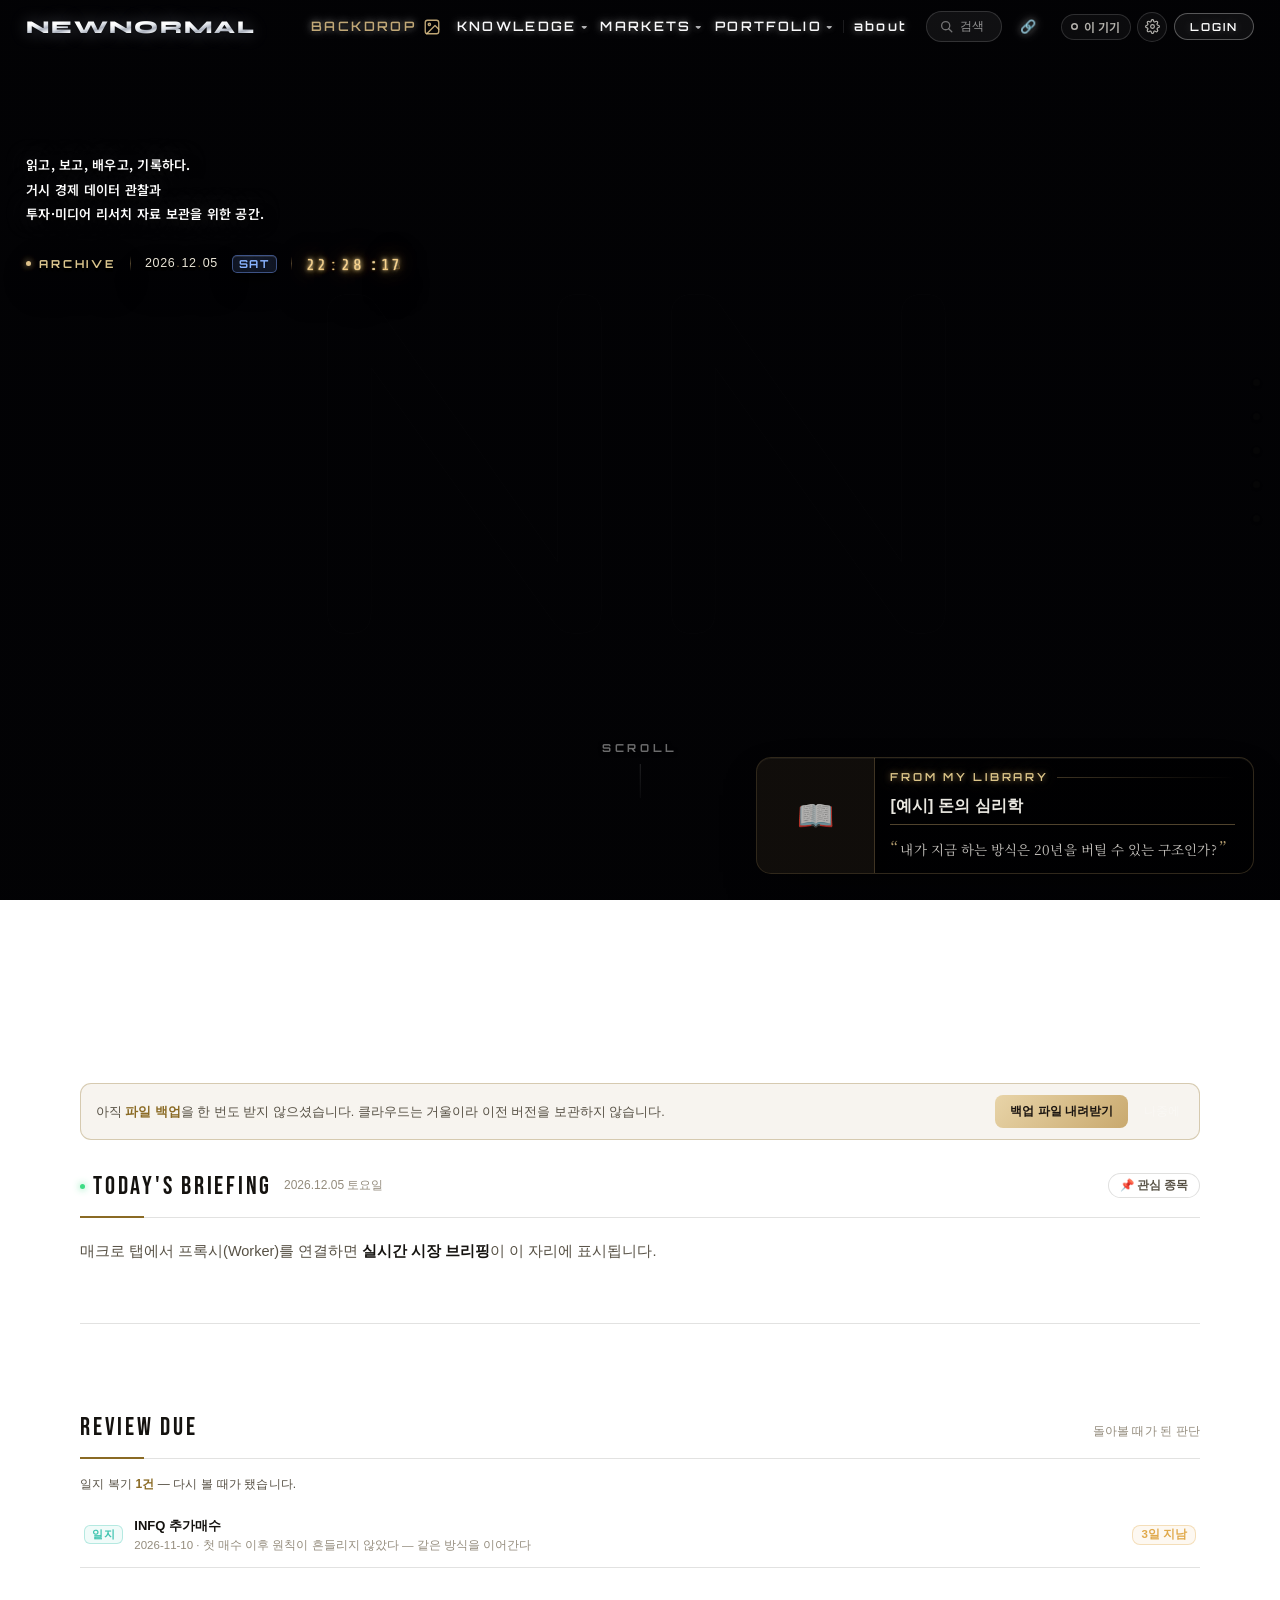
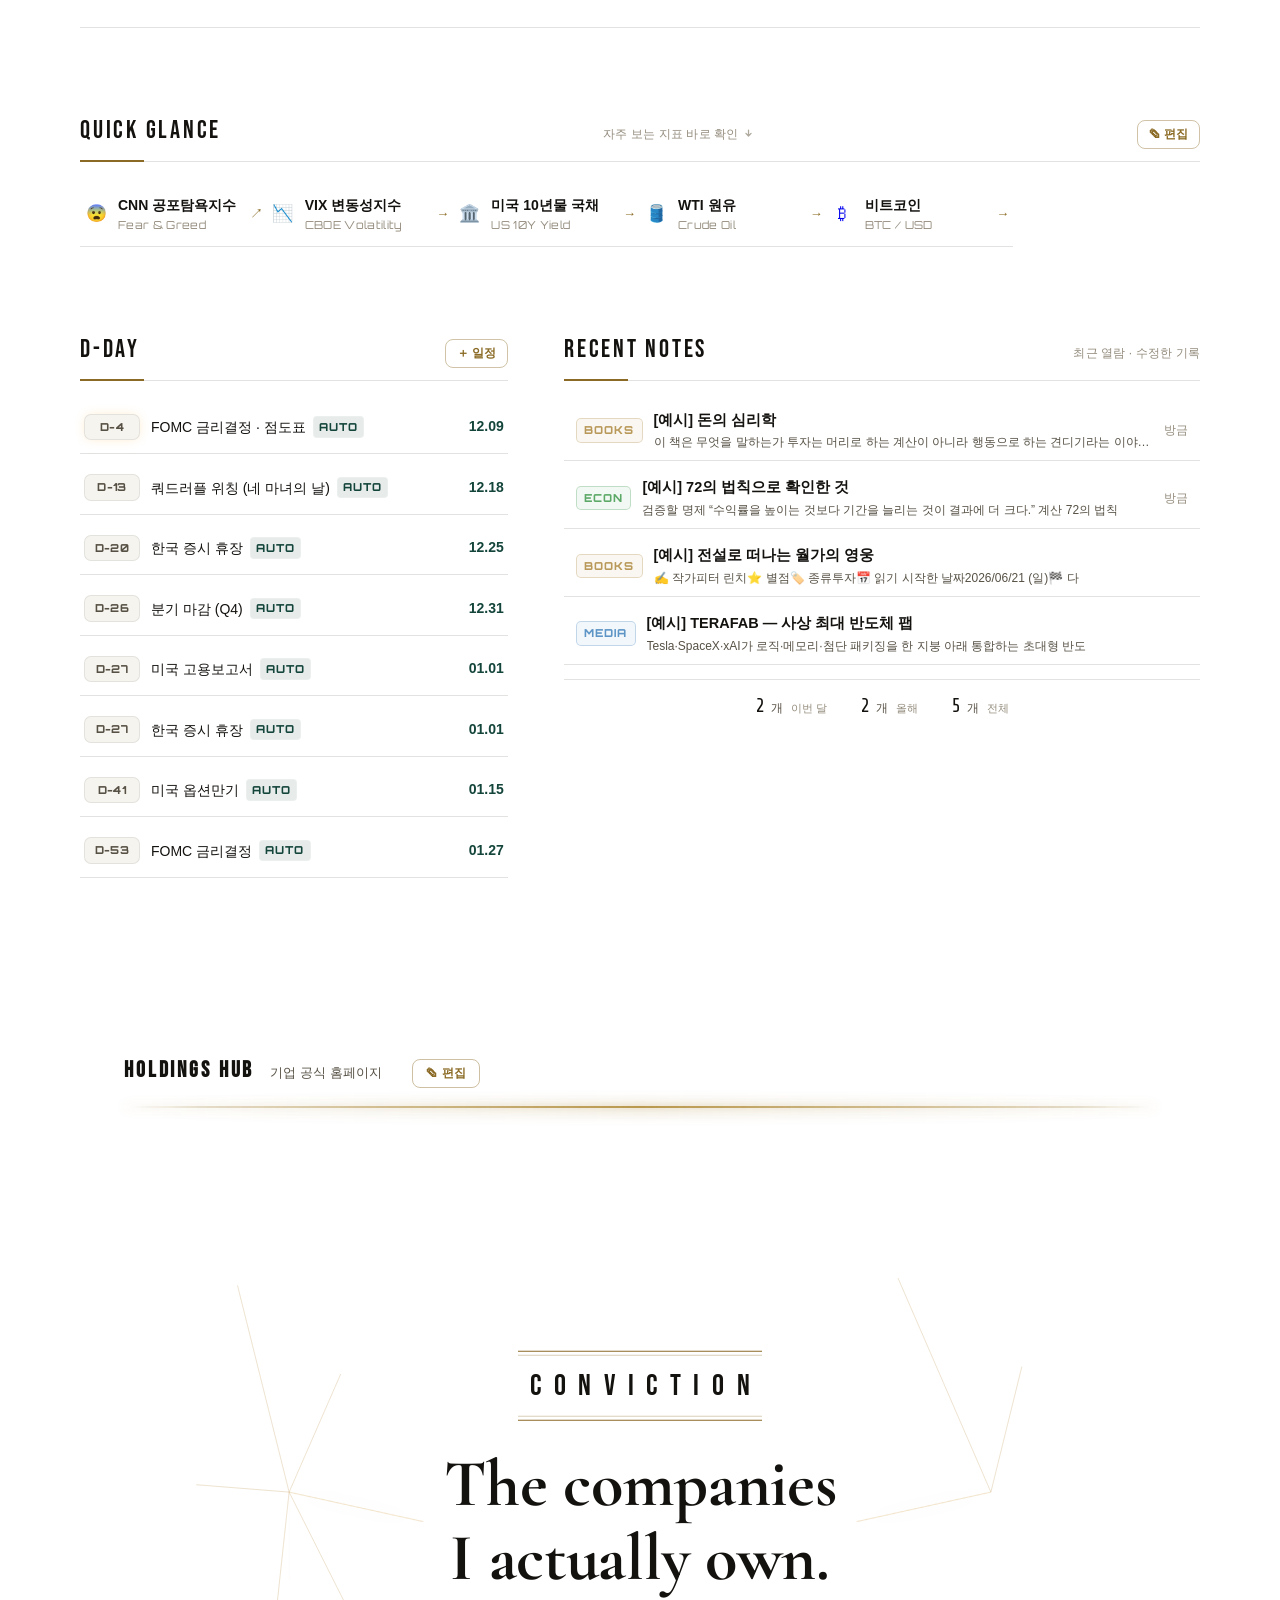
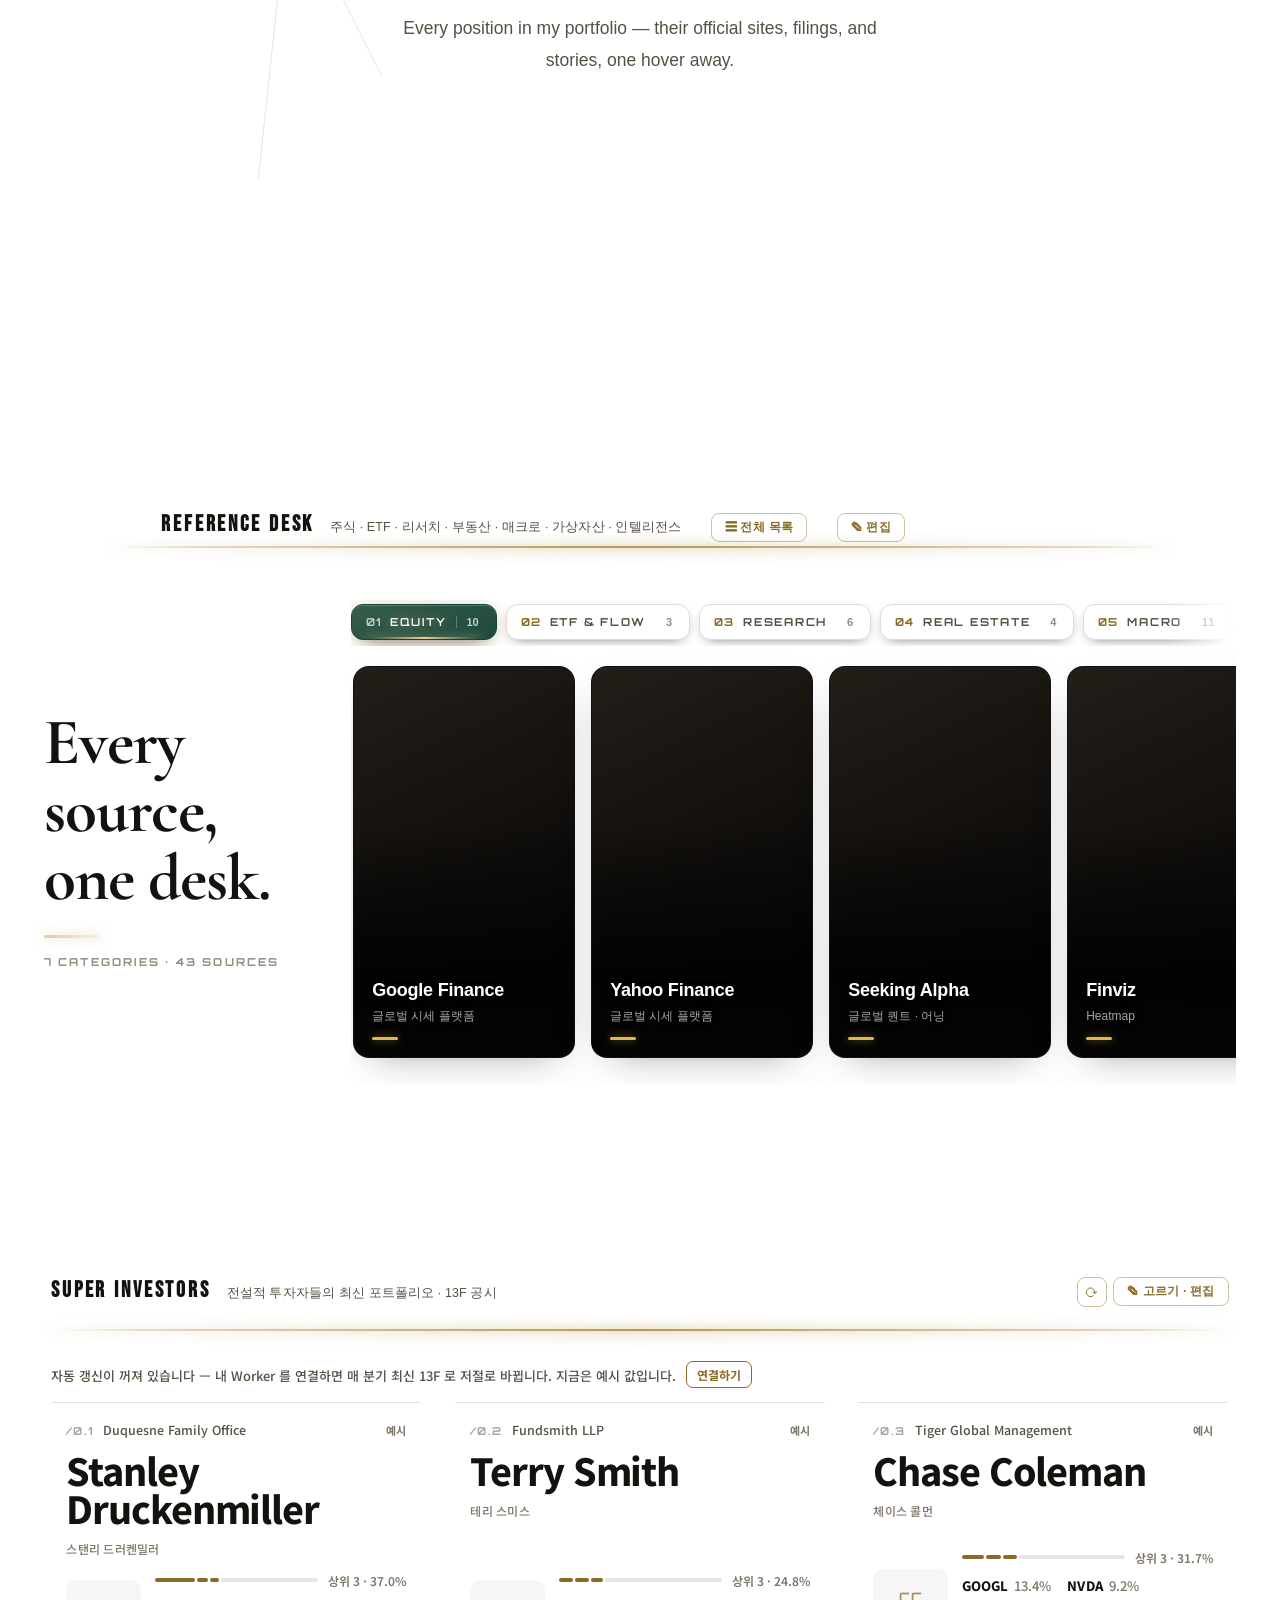
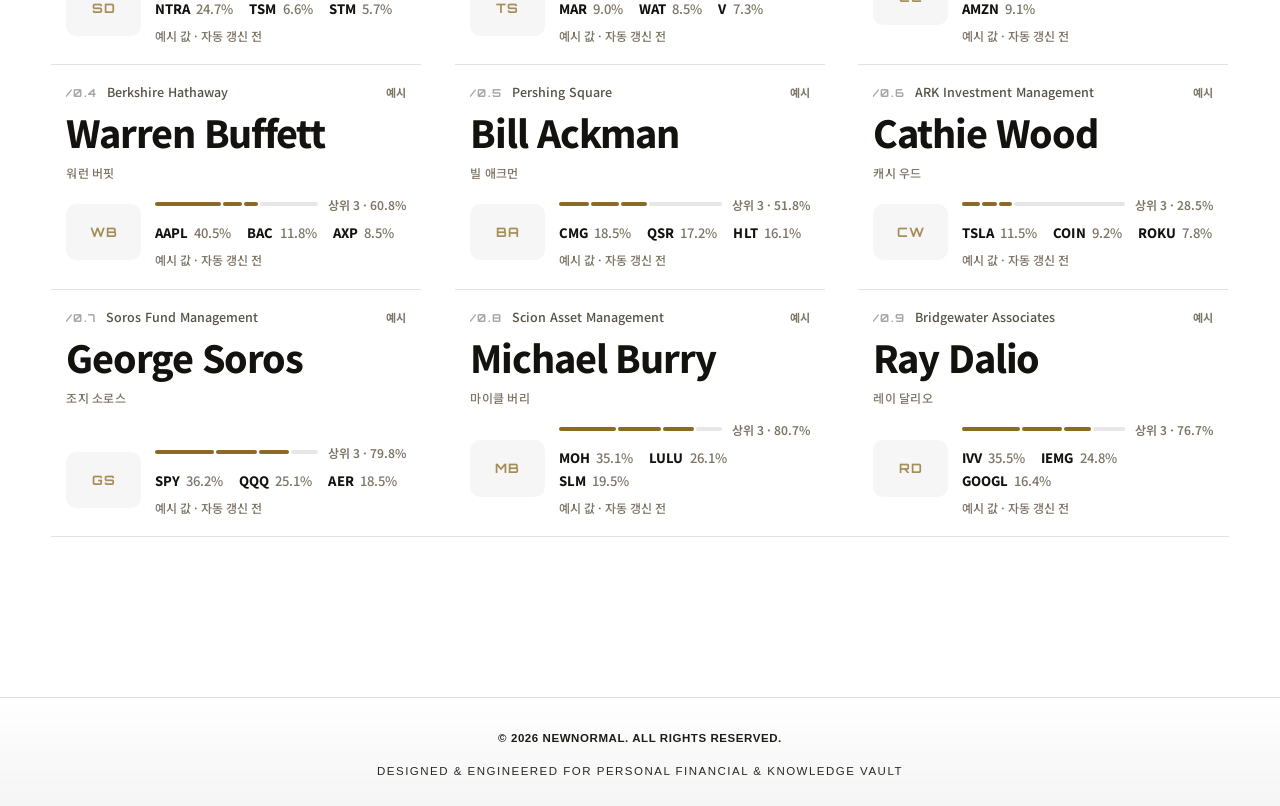
==== index.html @ 65ea171e "Add files via upload" ====
<!DOCTYPE html>
<html lang="ko">
<head>
<meta charset="UTF-8"/>
<meta name="viewport" content="width=device-width,initial-scale=1"/>
<script>
/* 자동 로그인 새로고침 시 인트로 재생 방지 — 첫 페인트 전에 적용 */
(function(){
  try{
    if(sessionStorage.getItem('nn_skip_intro')==='1'){
      document.documentElement.className += ' nn-nointro';
    }
  }catch(e){}
})();
</script>
<script>
/* 배경 모드 — 첫 페인트 전에 적용 */
(function(){
  try{
    var m=localStorage.getItem('nn_bg_mode_v1')||'hero';
    var c=localStorage.getItem('nn_bg_scroll_v1')||'light';
    if(m==='hero'){
      document.documentElement.className += ' nn-bgmode-hero';
      if(c==='dark') document.documentElement.className += ' nn-bgscroll-dark';
    }
  }catch(e){}
})();
</script>
<link rel="preload" href="nn-style.css?v=48" as="style"/>
<link rel="stylesheet" href="nn-style.css?v=48"/>
<!-- 디자인 이름표(개선제안 V-6) — 변수만 있어 화면은 그대로 -->
<link rel="stylesheet" href="nn-tokens.css?v=1"/>
<!-- 작은 글자 키우기(V-3) — 스타일시트가 다 읽힌 뒤, 첫 화면을 그리기 전에 돈다 -->
<script src="nn-type.js?v=1"></script>
<!-- 앱처럼 설치(M-3) — 저장소 맨 위의 manifest.webmanifest · icon-*.png 는 다른 앱 것이라 건드리지 않고 이름을 따로 쓴다 -->
<link rel="manifest" href="nn-app.webmanifest?v=1"/>
<meta name="theme-color" content="#050507"/>
<meta name="mobile-web-app-capable" content="yes"/>
<meta name="apple-mobile-web-app-capable" content="yes"/>
<meta name="apple-mobile-web-app-title" content="NEWNORMAL"/>
<meta name="apple-mobile-web-app-status-bar-style" content="black"/>

<title>NEWNORMAL</title>
<link rel="icon" type="image/png" href="https://jongchan-creator.github.io/favicon.png"/>
<link rel="apple-touch-icon" sizes="180x180" href="nn-icon-180.png"/>
<meta name="nn-build" content="20260708B"/>
<meta property="og:type" content="website"/>
<meta property="og:title" content="NEWNORMAL"/>
<meta property="og:description" content="읽고, 보고, 배우고, 기록하는 개인 지식 아카이브 — 경제·미디어 리서치와 자산 기록을 한 곳에."/>
<meta property="og:url" content="https://jongchan-creator.github.io/"/>
<meta property="og:image" content="https://jongchan-creator.github.io/og-image.png"/>
<meta property="og:image:width" content="1200"/>
<meta property="og:image:height" content="630"/>
<meta name="twitter:card" content="summary_large_image"/>
<link rel="preconnect" href="https://fonts.googleapis.com"/>
<link rel="preconnect" href="https://fonts.gstatic.com" crossorigin/>
<!-- 화면에 실제로 쓰는 10종만 먼저 받는다.
     편집기 글꼴 드롭다운 전용 18종은 nn-fonts.js 가 나중에 불러온다. -->
<link href="https://fonts.googleapis.com/css2?family=Bebas+Neue&family=Chakra+Petch:wght@500;600;700&family=Share+Tech+Mono&family=Cormorant+Garamond:wght@600;700&family=Fredoka+One&family=Noto+Sans+KR:wght@300;400;500&family=Noto+Serif+KR:wght@300;400;500;600&family=Orbitron:wght@500;700;900&family=Syne:wght@700;800&family=Gothic+A1:wght@700;900&display=swap" rel="stylesheet"/>
<link href="https://cdn.jsdelivr.net/gh/orioncactus/pretendard@v1.3.9/dist/web/static/pretendard.css" rel="stylesheet"/>

</head>
<body>

<!-- ═══ NAV ═══ -->
<nav class="nav">
  <div class="logo-wrap" onclick="switchPage('home')">
    <div class="logo-inner" id="logo-inner">
      <span class="nn-word" id="nnWord"><span class="ltr">N</span><span class="ltr">E</span><span class="ltr">W</span><span class="ltr">N</span><span class="ltr">O</span><span class="ltr">R</span><span class="ltr">M</span><span class="ltr">A</span><span class="ltr">L</span></span>
    </div>
    <div class="logo-home-txt" id="logo-home">HOME</div>
  </div>
<div class="nav-links" id="fnCtas">
    <button class="nbtn active" id="nav-home" onclick="switchPage('home')">HOME<div class="sh"></div></button>
    <button class="nbtn bg-nav-btn" id="bgSwitchBtn" type="button" title="배경화면 설정" aria-label="배경화면 설정"><span class="bgn-txt">BACKDROP</span><svg width="18" height="18" viewBox="0 0 24 24" fill="none" stroke="currentColor" stroke-width="1.8" stroke-linecap="round" stroke-linejoin="round"><rect x="3" y="3" width="18" height="18" rx="3"/><circle cx="8.5" cy="8.5" r="1.5"/><path d="M21 15l-5-5L5 21"/></svg></button>
    <div class="nav-group ng-knowledge">
      <button class="nbtn nav-trigger">KNOWLEDGE<span class="ng-caret">▾</span></button>
      <div class="nav-dropdown">
        
        
        
        
        <button class="nbtn notes-btn" id="nav-notes" onclick="switchPage('notes')">NOTES<div class="sh"></div></button><button class="nbtn thesis-btn" id="nav-thesis" onclick="switchPage('thesis')">THESIS<div class="sh"></div></button>
      </div>
    </div>
    <div class="nav-group ng-markets">
      <button class="nbtn nav-trigger">MARKETS<span class="ng-caret">▾</span></button>
      <div class="nav-dropdown">
        <button class="nbtn macro-btn" id="nav-macro" onclick="switchPage('macro')">MACRO<div class="sh"></div></button>
        <button class="nbtn research-btn" id="nav-research" onclick="switchPage('research')">RESEARCH<div class="sh"></div></button>
      </div>
    </div>
    <div class="nav-group ng-portfolio">
      <button class="nbtn nav-trigger">PORTFOLIO<span class="ng-caret">▾</span></button>
      <div class="nav-dropdown">
        <button class="nbtn assets-btn" id="nav-assets" onclick="switchPage('assets')">ASSETS<div class="sh"></div></button>
        <button class="nbtn conviction-btn" id="nav-conviction" onclick="switchPage('conviction')">CONVICTION<div class="sh"></div></button>
        <button class="nbtn flow-btn" id="nav-flow" onclick="switchPage('flow')">FLOW<div class="sh"></div></button>
      </div>
    </div>
    <span class="sep"></span>
    <button class="nbtn about-btn" id="nav-about" onclick="switchPage('about')">about<div class="sh"></div></button>
    <button class="nav-search" id="cmdkBtn" type="button" title="검색">
      <svg class="ns-ico" viewBox="0 0 16 16" aria-hidden="true"><circle cx="7" cy="7" r="5" fill="none" stroke="currentColor" stroke-width="1.6"/><path d="M11 11 L14.5 14.5" stroke="currentColor" stroke-width="1.6" stroke-linecap="round"/></svg>
      <span class="ns-txt">검색</span>
    </button>
    <button class="nbtn nav-icon-btn" id="shareNavBtn" type="button" title="공유 — 탭 전체 · 사이트 전체">🔗<div class="sh"></div></button>
    <button class="wbtn">LOGIN<div class="sh"></div></button>
  </div>
</nav>

<!-- ═══ HOME PAGE ═══ -->
<div class="page active" id="page-home">

  <!-- HERO -->
  <div class="hero">
    
    <div class="bg-huge">NN</div>
    <div id="layerCount">00 / 04</div>

    <!-- PHASE 1: Layer Stack -->
    <div class="stack" id="stack">
      <div class="layer from-right" id="l-macro">
        <div class="l-bar"></div><span class="l-num">05</span>
        <span class="l-word">MACRO</span>
        <span class="l-desc">거시적 사고 & 데이터<br/>Macro Perspective</span><div class="l-dot"></div>
      </div>
      <div class="layer from-left" id="l-portfolio">
        <div class="l-bar"></div><span class="l-num">04</span>
        <span class="l-word">HOLDINGS</span>
        <span class="l-desc">보유 종목<br/>Holdings</span><div class="l-dot"></div>
      </div>
      <div class="layer from-right" id="l-media">
        <div class="l-bar"></div><span class="l-num">03</span>
        <span class="l-word">MEDIA</span>
        <span class="l-desc">미디어 &middot; 다큐멘터리<br/>Documentary &amp; Video</span><div class="l-dot"></div>
      </div>
      <div class="layer from-left" id="l-econ">
        <div class="l-bar"></div><span class="l-num">02</span>
        <span class="l-word">ECONOMICS</span>
        <span class="l-desc">경제 지식<br/>Economic Study</span><div class="l-dot"></div>
      </div>
      <div class="layer from-right" id="l-books">
        <div class="l-bar"></div><span class="l-num">01</span>
        <span class="l-word">BOOKS</span>
        <span class="l-desc">독서 기록<br/>Reading Archive</span><div class="l-dot"></div>
      </div>
    </div>

    <!-- PHASE 2: NEWNORMAL letter fly-in -->
    <div class="final" id="final">
      <p class="fn-sub" id="fnSub">읽고, 보고, 배우고, 기록하다.<br/>거시 경제 데이터 관찰과<br/>투자·미디어 리서치 자료 보관을 위한 공간.</p>
      <div class="nn-deco" id="nnDeco">
        <div class="nn-deco-text nn-clock-wrap"><span id="liveClock"></span></div>
      </div>
    </div>

    <!-- FROM MY LIBRARY — 히어로 맨 밑 (기존 2번째 마퀴 아랫줄 위치) -->
    <section class="home-tickers" id="homeTickers">
      <div class="bq-card" id="bqCard"></div>
    </section>

  </div><!-- /hero -->

<!-- ══════════ DAILY DESK — 오늘의 브리핑 · D-DAY · 최근 기록 ══════════ -->
<section class="daily-desk">
  <div class="dd-brief reveal-up" id="ddBrief">
    <div class="dd-head">
      <span class="dd-label"><i class="dd-live"></i>TODAY'S BRIEFING</span>
      <span class="dd-date" id="ddDate"></span>
      <button type="button" class="dd-mini" data-tip="지금 지켜보는 종목을 여기서 바로 확인" onclick="window.__nnGoWatchlist&&window.__nnGoWatchlist()">📌 관심 종목</button>
    </div>
    <div class="dd-sum" id="ddSum">시장 데이터를 불러오는 중...</div>
    <div class="dd-pills" id="ddPills"></div>

  </div>
  <div class="dd-card dd-macro reveal-up" id="ddMacroCard">
    <div class="dd-head">
      <span class="dd-label">QUICK GLANCE</span>
      <span class="dd-sub">자주 보는 지표 바로 확인<svg class="dd-sub-ar" viewBox="0 0 12 12" aria-hidden="true"><path d="M6 2.4 V8.4 M3.2 5.9 L6 8.8 L8.8 5.9" fill="none" stroke="currentColor" stroke-width="1.4" stroke-linecap="round" stroke-linejoin="round"/></svg></span>
      <button class="dd-add" id="ddMacroEdit" type="button">✎ 편집</button>
    </div>
    <div class="dd-macro-grid" id="ddMacroList"></div>
  </div>
  <div class="dd-grid">
    <div class="dd-card reveal-up">
      <div class="dd-head">
        <span class="dd-label">D-DAY</span>
        <button class="dd-add" id="ddAddBtn" type="button">＋ 일정</button>
      </div>
      <div class="dd-dday-list" id="ddDdayList"></div>
    </div>
    <div class="dd-card reveal-up">
      <div class="dd-head">
        <span class="dd-label">RECENT NOTES</span>
        <span class="dd-sub">최근 열람 · 수정한 기록</span>
      </div>
      <div class="dd-recent-list" id="ddRecentList"></div>
      <div class="dd-stats" id="ddStats"></div>
    </div>
  </div>
</section>

<section class="company-section">
  <div class="port-header reveal-up">
    <span class="ref-lane-title">HOLDINGS HUB</span>
    <span class="ref-lane-sub">기업 공식 홈페이지</span>
    <button class="hub-edit-toggle" id="hubEditToggle" type="button" onclick="window.hubToggleEdit()">✎ 편집</button><button class="hub-edit-toggle hub-cancel-btn" id="hubCancelBtn" type="button" onclick="window.hubCancelEdit()" style="display:none">✕ 취소</button>
  </div>
  <div class="cove-line reveal-up"></div>
  <div class="company-grid" id="hubGrid"></div>
</section>
<section class="company-section ref-lane-section">
  <div class="ref-lane-wrap">
    <div class="ref-lane-header reveal-up">
      <span class="ref-lane-title">REFERENCE DESK</span>
      <span class="ref-lane-sub">주식 · ETF · 리서치 · 부동산 · 매크로 · 가상자산 · 인텔리전스</span>
      <button class="hub-edit-toggle" id="rdViewToggle" type="button" onclick="window.rdToggleView()">☰ 전체 목록</button><button class="hub-edit-toggle" id="rdEditToggle" type="button" onclick="window.rdToggleEdit()">✎ 편집</button><button class="hub-edit-toggle hub-cancel-btn" id="rdCancelBtn" type="button" onclick="window.rdCancelEdit()" style="display:none">✕ 취소</button>
    </div>
    <div class="cove-line reveal-up"></div>
    <div id="rdShowcase" class="rd-show"></div>
    <div id="rdLanes"></div>
  </div>
</section>
  <!-- CONTENT -->
  <div class="content-home">
    <section class="company-section ref-lane-section masters-section">
      <div class="ref-lane-wrap">
        <div class="ref-lane-header reveal-up">
          <span class="ref-lane-title">SUPER INVESTORS</span>
          <span class="ref-lane-sub" id="siSub">전설적 투자자들의 최신 포트폴리오 · 13F 공시</span>
          <span class="si-tools" id="siTools"><button type="button" id="siRefresh" title="최신 13F 다시 받기" aria-label="최신 13F 다시 받기">⟳</button><button type="button" id="siEdit" class="hub-edit-toggle">✎ 고르기 · 편집</button></span>
        </div>
        <div class="cove-line reveal-up"></div>
        <div class="si-status" id="siStatus" aria-live="polite"></div>
        <div id="siGrid"></div>
      </div>
    </section>
  </div>
  
</div><!-- /page-home -->

<!-- ═══ MACRO PAGE ═══ -->
<div class="page" id="page-macro">
    <div class="macro-page">
    <div class="macro-header">
      <div style="font-size:9px;letter-spacing:.26em;color:#ff6e40;margin-bottom:1.2rem;font-family:'Bebas Neue',sans-serif;text-shadow:0 0 10px rgba(255,110,64,.6),0 0 22px rgba(255,110,64,.25)">MACRO</div>
      <h1 style="font-family:'Pretendard',sans-serif;font-weight:700;font-size:3.2rem;color:#f0ede6;margin-bottom:.5rem;letter-spacing:-.02em;text-shadow:0 0 22px rgba(255,110,64,.3)">매크로</h1>
      <p style="font-size:11px;letter-spacing:.16em;color:rgba(255,110,64,.5);font-weight:300">Real-Time Market Dashboard</p>
      <div class="cove-line cv-orange" style="max-width:520px;margin-top:18px;margin-bottom:8px;"></div>
      <p class="macro-desc" style="margin-top:18px">전 세계 증시·환율·금리·원자재·암호화폐와 시총 상위 기업 주가를 한 곳에서.<br/>달러 자산은 실시간 환율로 원화를 함께 표시합니다.</p>
      <div class="macro-panel">
        <div class="mp-top">
          <div class="mp-live"><div class="live-dot" id="liveDot"></div><div class="mp-live-txt"><span class="mp-live-label">LIVE</span><span class="macro-ts" id="macroTs">연결 중...</span></div></div>
          <div class="mp-src"><span class="mp-src-dot"></span>데이터 <b id="mpSrcName">FMP · CoinGecko · ExchangeRate</b></div>
        </div>

        <div class="mp-cards">
          <!-- 카드 1 · 글로벌 시세 -->
          <div class="mp-card" id="mpCardFmp">
            <button type="button" class="mp-card-face">
              <span class="mp-c-badge" id="fmpKeyBadge">미입력</span>
              <span class="mp-c-name">글로벌 시세</span>
              <span class="mp-c-desc">지수 · 원자재 · 시총 상위 주가</span>
              <span class="mp-c-src">FMP</span>
              <span class="mp-c-go">설정<i>→</i></span>
            </button>
            <div class="mp-card-body">
              <div class="mp-key-row">
                <input id="fmpKeyMacro" class="key-input" placeholder="FMP API 키를 붙여넣으세요" />
                <button class="mp-btn mp-btn-save" id="saveFmpBtn">저장</button>
                <button class="mp-btn mp-btn-refresh" id="macroRefresh">&#8635;</button>
              </div>
              <div class="key-hint" id="keyHint">
                무료 키 하나로 하루 250회까지 조회됩니다. RESEARCH 탭에 이미 넣었다면 <b>여기서도 자동 적용</b>됩니다.
              </div>
            </div>
          </div>

          <!-- 카드 2 · 국내 지수 · 뉴스 -->
          <div class="mp-card" id="mpCardWorker">
            <button type="button" class="mp-card-face">
              <span class="mp-c-badge" id="workerBadge">미입력</span>
              <span class="mp-c-name">국내 지수 · 뉴스</span>
              <span class="mp-c-desc">코스피 · 코스닥 · 경제 헤드라인</span>
              <span class="mp-c-src">Cloudflare Worker</span>
              <span class="mp-c-go">설정<i>→</i></span>
            </button>
            <div class="mp-card-body">
              <div class="mp-key-row">
                <input id="workerUrlMacro" class="key-input" placeholder="https://….workers.dev" />
                <button class="mp-btn mp-btn-save" id="saveWorkerBtn">저장</button>
              </div>
              <div class="key-hint">
                함께 드린 worker.js를 배포한 뒤 주소를 붙여넣으세요. 비워두면 이 기능만 꺼집니다.
              </div>
            </div>
          </div>
        </div>

        <div class="mp-guides">
        <details class="macro-keyguide"><summary><span class="mkg-sum-txt">☁️ Cloudflare Worker 프록시 만드는 법 — 처음이라면 여기부터 (약 10분 · 완전 무료)</span><span class="mkg-sum-ind"><span class="mkg-ind-closed">클릭</span><span class="mkg-ind-arrow" aria-hidden="true">⟶</span></span></summary>
          <div class="mkg-guide-body">
          <div class="mkg-intro">Cloudflare Worker는 코스피·뉴스 데이터를 중계하는 <b>무료 서버</b>예요. 하루 10만 요청까지 무료라 개인 대시보드로는 평생 무료입니다. 카드 등록도 필요 없어요.</div>
          <div class="mkg-row"><span class="mkg-n">01</span><div><b>가입</b> — Cloudflare에 무료 가입합니다 (이메일만 필요). <a href="https://dash.cloudflare.com/sign-up" target="_blank" rel="noopener" class="mkg-link">Cloudflare 가입 ↗</a></div></div>
          <div class="mkg-row"><span class="mkg-n">02</span><div><b>Worker 생성</b> — 왼쪽 메뉴 <b>Compute → Workers & Pages</b> → 우측 <b>Create application</b> → <b>Worker</b> 선택.</div></div>
          <div class="mkg-row"><span class="mkg-n">03</span><div><b>이름 지정</b> — 원하는 이름 입력 후(예: newnormal-proxy) <b>Deploy</b>. 이름이 주소가 됩니다.</div></div>
          <div class="mkg-row"><span class="mkg-n">04</span><div><b>코드 붙여넣기</b> — <b>Edit code</b> 클릭 → 기본 코드 전체 삭제 → <a href="worker.js" target="_blank" rel="noopener"><b>worker.js ↗</b></a> 를 열어 전체 복사(Ctrl+A → Ctrl+C)해 붙여넣고 다시 <b>Deploy</b>.</div></div>
          <div class="mkg-row"><span class="mkg-n">05</span><div><b>주소 확인</b> — <b>…workers.dev</b> 주소 뒤에 <b>/kr</b>을 붙여 열어 코스피 값이 뜨면 성공.</div></div>
          <div class="mkg-row"><span class="mkg-n">06</span><div><b>붙여넣기</b> — 위 칸에 <b>…workers.dev</b> 주소(끝 /kr 없이)를 넣고 <b>저장 후 적용</b>!</div></div>
          </div>
        </details>
        <details class="macro-keyguide"><summary><span class="mkg-sum-txt">🔑 FMP 무료 API 키 발급 방법 — 처음이라면 여기부터 (약 2분 · 완전 무료)</span><span class="mkg-sum-ind"><span class="mkg-ind-closed">클릭</span><span class="mkg-ind-arrow" aria-hidden="true">⟶</span></span></summary>
          <div class="mkg-guide-body">
          <div class="mkg-intro">FMP(Financial Modeling Prep)는 전 세계 지수·주식·원자재 시세를 제공하는 무료 데이터 서비스예요. 한 번 발급하면 <b>MACRO·RESEARCH 탭에서 함께 사용</b>됩니다.</div>
          <div class="mkg-row"><span class="mkg-n">01</span><div><b>접속</b> — 아래 버튼으로 FMP 가입 페이지를 엽니다. <a href="https://site.financialmodelingprep.com/register" target="_blank" rel="noopener" class="mkg-link">FMP 회원가입 페이지 열기 ↗</a></div></div>
          <div class="mkg-row"><span class="mkg-n">02</span><div><b>가입</b> — <b>Sign up with Google</b>(구글 계정 가입)이 가장 빠릅니다. 요금제는 <b>Free(무료)</b>를 선택하세요.</div></div>
          <div class="mkg-row"><span class="mkg-n">03</span><div><b>대시보드</b> — 로그인 후 대시보드로 이동합니다. <a href="https://site.financialmodelingprep.com/developer/docs/dashboard" target="_blank" rel="noopener" class="mkg-link">내 대시보드 열기 ↗</a></div></div>
          <div class="mkg-row"><span class="mkg-n">04</span><div><b>키 복사</b> — 화면의 <b>API Key</b> 항목에 보이는 긴 영문·숫자 문자열을 복사하세요. <span style="color:rgba(255,150,120,.85)">(비밀번호처럼 타인에게 공유 금지)</span></div></div>
          <div class="mkg-row"><span class="mkg-n">05</span><div><b>붙여넣기</b> — 위 칸에 붙여넣고 <b>저장 후 적용</b>을 누르면 이 브라우저에 저장되고 곧바로 실시간 데이터가 켜집니다.</div></div>
          </div>
        </details>
        </div>
      </div>
    </div>
    <!-- TOP: 마퀴 2줄 (히어로에서 이전) -->
    <section class="macro-tickers" id="macroTickers">
      <div class="ht-row">
        <span class="ht-label">MARKETS</span>
        <div class="tv-ticker-wrap home-tt" id="homeTicker1"><div class="tradingview-widget-container"><div class="tradingview-widget-container__widget"></div></div></div>
      </div>
      <div class="ht-row">
        <span class="ht-label">TECH &amp; GROWTH</span>
        <div class="tv-ticker-wrap home-tt" id="homeTicker2"><div class="tradingview-widget-container"><div class="tradingview-widget-container__widget"></div></div></div>
      </div>
    </section>

    <div class="macro-grid">
      <!-- ════════ TradingView 위젯 (상단) ════════ -->
      <!-- LIVE HEATMAP -->
      <div class="macro-card span2">
        <div class="macro-card-title">시총 히트맵 &nbsp; LIVE HEATMAP <span class="sim-tag">상승 ■ 보합 ■ 하락 · TradingView 실시간</span></div>
        <div class="tv-heatmap-wrap" id="tvHeatmapWidget">
          <div class="tradingview-widget-container">
            <div class="tradingview-widget-container__widget"></div>
            <div class="tradingview-widget-copyright"><a href="https://kr.tradingview.com/heatmap/stock/" rel="noopener nofollow" target="_blank"><span class="blue-text">Stock Heatmap</span></a><span class="trademark"> by TradingView</span></div>
          </div>
        </div>
      </div>

      <!-- MARKET OVERVIEW (TradingView) -->
      <div class="macro-card span2">
        <div class="macro-card-title">멀티에셋 오버뷰 &nbsp; MARKET OVERVIEW <span class="sim-tag">TradingView 실시간</span></div>
        <div class="tv-widget-wrap h-mkt" id="tvMarketOverview">
          <div class="tradingview-widget-container">
            <div class="tradingview-widget-container__widget"></div>
            <div class="tradingview-widget-copyright"><a href="https://kr.tradingview.com/" rel="noopener nofollow" target="_blank"><span class="blue-text">Market Overview</span></a><span class="trademark"> by TradingView</span></div>
          </div>
        </div>
      </div>

      <!-- MARKET SUMMARY (TradingView Web Component) -->
      <div class="macro-card span2">
        <div class="macro-card-title">마켓 서머리 &nbsp; MARKET SUMMARY <span class="sim-tag">시장 요약</span></div>
        <div class="tv-wc-wrap h-sum" id="tvMarketSummary">
          <tv-market-summary color-theme="dark" style="width:100%;height:100%;display:block"></tv-market-summary>
        </div>
      </div>

      <!-- ECONOMIC MAP (TradingView Web Component) -->
      <div class="macro-card span2">
        <div class="macro-card-title">경제 지도 &nbsp; ECONOMIC MAP <span class="sim-tag">국가별 경제지표</span></div>
        <div class="tv-wc-wrap h-map" id="tvEconMap">
          <tv-economic-map color-theme="dark" style="width:100%;height:100%;display:block"></tv-economic-map>
        </div>
      </div>

      <!-- ECONOMIC CALENDAR (TradingView) -->
      <div class="macro-card span2">
        <div class="macro-card-title">경제 캘린더 &nbsp; ECONOMIC CALENDAR <span class="sim-tag">주요 경제 이벤트</span></div>
        <div class="tv-widget-wrap h-cal" id="tvEconCalendar">
          <div class="tradingview-widget-container">
            <div class="tradingview-widget-container__widget"></div>
            <div class="tradingview-widget-copyright"><a href="https://kr.tradingview.com/economic-calendar/" rel="noopener nofollow" target="_blank"><span class="blue-text">Economic Calendar</span></a><span class="trademark"> by TradingView</span></div>
          </div>
        </div>
      </div>

      <!-- TOP STORIES NEWS (TradingView) -->
      <div class="macro-card span2">
        <div class="macro-card-title">마켓 뉴스 &nbsp; TOP STORIES <span class="sim-tag">실시간 금융 뉴스</span></div>
        <div class="tv-widget-wrap h-news" id="tvTopStories">
          <div class="tradingview-widget-container">
            <div class="tradingview-widget-container__widget"></div>
            <div class="tradingview-widget-copyright"><a href="https://kr.tradingview.com/news/" rel="noopener nofollow" target="_blank"><span class="blue-text">Top Stories</span></a><span class="trademark"> by TradingView</span></div>
          </div>
        </div>
      </div>

      <!-- NEWS (프록시 · 마켓 뉴스 바로 아래) -->
      <div class="macro-card span2">
        <div class="macro-card-title">실시간 경제 뉴스 &nbsp; NEWS <span class="sim-tag" id="newsTag">프록시 필요</span></div>
        <div id="newsRows"><div class="t-loading">대기 중...</div></div>
      </div>

      <!-- ════════ 데이터 (하단) ════════ -->
      <!-- GLOBAL INDICES -->
      <div class="macro-card span2">
        <div class="macro-card-title">전세계 주요 지수 &nbsp; GLOBAL INDICES <span class="sim-tag" id="idxTag">참고용</span></div>
        <div class="idx-grid" id="indexRows"><div class="t-loading">불러오는 중...</div></div>
      </div>

      <!-- FX -->
      <div class="macro-card">
        <div class="macro-card-title">환율 &nbsp; FX</div>
        <div id="fxRows"><div class="t-loading">불러오는 중...</div></div>
      </div>
      <!-- CRYPTO -->
      <div class="macro-card">
        <div class="macro-card-title">암호화폐 &nbsp; CRYPTO</div>
        <div id="cryptoRows"><div class="t-loading">불러오는 중...</div></div>
      </div>

      <!-- RATES & POLICY -->
      <div class="macro-card">
        <div class="macro-card-title">금리 &middot; 정책 &nbsp; RATES <span class="live-tag" id="ratesTag">자동 갱신</span></div>
        <div id="ratesRows"><div class="t-loading">불러오는 중...</div></div>
        <details class="rates-guide"><summary>한국 기준금리 자동 연동 설정 (선택)</summary>
          <div class="rates-g-b">미국 기준금리는 <b>키 없이 자동</b>으로 들어옵니다(FRED). 한국은행 기준금리까지 자동으로 받으려면 <a href="https://ecos.bok.or.kr/api/#/" target="_blank" rel="noopener">한국은행 ECOS Open API</a>에서 무료 인증키를 발급받아 아래에 넣어 주세요.</div>
          <div class="rates-keyrow"><input type="password" id="ecosKey" class="apt-in" placeholder="ECOS 인증키를 붙여넣으세요" autocomplete="off"><button type="button" class="as-btn" id="ecosSave">저장</button></div>
          <div class="rates-keyst" id="ecosSt"></div>
        </details>
      </div>
      <!-- COMMODITIES -->
      <div class="macro-card">
        <div class="macro-card-title">원자재 &nbsp; COMMODITIES <span class="sim-tag" id="commTag">불러오는 중</span></div>
        <div id="commRows"><div class="t-loading">불러오는 중...</div></div>
      </div>

      <!-- MEGACAP STOCKS (시총 TOP30 수치) -->
      <div class="macro-card span2">
        <div class="macro-card-title">세계 시총 TOP 30 &nbsp; MEGA-CAP STOCKS <span class="sim-tag" id="stockTag">종가 기준</span></div>
        <div class="stock-grid" id="stockRows"><div class="t-loading">불러오는 중...</div></div>
      </div>
      <!-- MY WATCHLIST (관심종목) -->
      <div class="macro-card span2">
        <div class="macro-card-title">나의 관심종목 &nbsp; MY WATCHLIST <span class="sim-tag" id="wlTag">프록시 필요</span>
          <button class="wl-add-btn" id="wlAddBtn" type="button">＋ 종목 추가</button>
        </div>
        <div id="wlAlertBar" style="display:none"></div>
        <div class="wl-ctl" id="wlCtl"></div>
        <div class="wl-grid" id="wlRows"><div class="t-loading">관심종목을 추가해 보세요</div></div>
      </div>
    </div>

    <div class="macro-note">
      <div class="note-txt">
        실시간: <span class="api-tag">FMP</span> (지수·원자재·주가) <span class="api-tag">CoinGecko</span> (암호화폐) <span class="api-tag">ExchangeRate-API</span> (환율) &nbsp;|&nbsp;
        FMP 키가 없으면 지수·원자재·주가는 참고값으로 표시됩니다. 금리는 참고 수치입니다.
      </div>
      <div class="note-txt" id="macroAutoNote">FMP 키 입력 시 5분마다 자동 갱신 · 무료 250회/일</div>
    </div>
  </div>
  
</div><!-- /page-macro -->

<!-- Simple placeholder pages -->
<div class="page" id="page-notes">
  <div class="kn-wrap">
      <div class="kn-tabs" id="knTabs">
        <button type="button" class="kn-tab" data-k="books">책<i>BOOKS</i></button>
        <button type="button" class="kn-tab" data-k="lexicon">용어<i>LEXICON</i></button>
        <button type="button" class="kn-tab" data-k="media">미디어<i>MEDIA</i></button>
        <button type="button" class="kn-tab" data-k="economics">경제<i>ECONOMICS</i></button>
        <button type="button" class="kn-tab" data-k="daily">일기<i>DAILY</i></button>
      </div>
<div class="kn-pane" id="page-books">
    <div style="padding:30px 2.5rem 4rem; max-width:1200px; margin:0 auto; position:relative;">
    <div style="font-size:9px;letter-spacing:.26em;color:#c9a96e;margin-bottom:1.2rem;font-family:'Bebas Neue',sans-serif;text-shadow:0 0 10px rgba(201,169,110,.6),0 0 22px rgba(201,169,110,.25)">BOOKS</div>
    <h1 style="font-family:'Pretendard',sans-serif;font-weight:700;font-size:3.2rem;color:#f0ede6;margin-bottom:.5rem;letter-spacing:-.02em;text-shadow:0 0 22px rgba(201,169,110,.3)">독서 기록</h1>
    <p style="font-size:11px;letter-spacing:.16em;color:rgba(201,169,110,.5);font-weight:300">Reading Insight Engine</p>
    <div class="cove-line" style="max-width:520px;margin-top:18px;margin-bottom:8px;"></div>
    <div style="position:relative">
      <p class="hold-desc" style="margin:0">읽고 싶은 책부터 완독한 책까지 한눈에 관리합니다.<br/>단순한 독서 기록을 넘어, 투자의 통찰을 넓히는 지식 서재입니다.</p>
      <div id="bkGoalHost"></div>
    </div>
    
    <div class="editor-layout books-board" id="books-editor-layout">
      <div class="editor-sidebar">
<div id="books-sidebar-list" class="editor-sidebar-list"></div>
      </div>
      <div class="editor-main" id="books-editor-main">
        <button class="editor-back-btn" onclick="KnowledgeNotes.closeEditor('books')">← 목록으로</button>
        <div class="editor-placeholder">좌측에서 새 페이지를 생성하거나<br/>목록에서 노트를 선택하여 독서 기록을 작성하세요.</div>
      </div>
    </div>
  </div>
  
</div>
<div class="kn-pane" id="page-lexicon">
  <div style="padding:30px 2.5rem 4rem; max-width:1200px; margin:0 auto; position:relative;">
    <div style="font-size:9px;letter-spacing:.26em;color:#aeb1b4;margin-bottom:1.2rem;font-family:'Bebas Neue',sans-serif;text-shadow:0 0 10px rgba(174,177,180,.6),0 0 22px rgba(174,177,180,.25)">LEXICON</div>
    <h1 style="font-family:'Pretendard',sans-serif;font-weight:700;font-size:3.2rem;color:#f0ede6;margin-bottom:.5rem;letter-spacing:-.02em;text-shadow:0 0 22px rgba(174,177,180,.3)">어휘 및 개념 사전</h1>
    <p style="font-size:11px;letter-spacing:.16em;color:rgba(174,177,180,.5);font-weight:300">Advanced Terminology &amp; Concept Archive</p>
    <div class="cove-line cv-gray" style="max-width:520px;margin-top:18px;margin-bottom:8px;"></div>
    <p class="hold-desc">독서, 매크로 및 인텔리전스 리서치 도중 새롭게 습득한 핵심 어휘를 저장합니다.<br/>도메인별로 분류된 패널을 통해 지식의 밀도를 한 차원 높여갑니다.</p>
    <div id="lexQuizHost"></div>
    
    <div class="editor-layout books-board" id="lexicon-editor-layout">
      <div class="editor-sidebar" id="lexor-layout-box">
        <div id="lexicon-sidebar-list" class="editor-sidebar-list"></div>
      </div>
      <div class="editor-main" id="lexicon-editor-main">
        <button class="editor-back-btn" onclick="KnowledgeNotes.closeEditor('lexicon')">← 목록으로</button>
        <div class="editor-placeholder">좌측 패널에서 카드를 추가하거나<br/>정리해 둔 단어를 선택하여 실시간 편집 및 지식을 누적하세요.</div>
      </div>
    </div>
  </div>
</div>
<div class="kn-pane" id="page-media">
    <div style="padding:30px 2.5rem 4rem; max-width:1200px; margin:0 auto;">
    <div style="font-size:9px;letter-spacing:.26em;color:#8ab4d4;margin-bottom:1.2rem;font-family:'Bebas Neue',sans-serif;text-shadow:0 0 10px rgba(138,180,212,.6),0 0 22px rgba(138,180,212,.25)">MEDIA</div>
    <h1 style="font-family:'Pretendard',sans-serif;font-weight:700;font-size:3.2rem;color:#f0ede6;margin-bottom:.5rem;letter-spacing:-.02em;text-shadow:0 0 22px rgba(138,180,212,.3)">미디어 인사이트</h1>
    <p style="font-size:11px;letter-spacing:.16em;color:rgba(138,180,212,.6);font-weight:300">Documentary &amp; Video Log</p>
    <div class="cove-line cv-blue" style="max-width:520px;margin-top:18px;margin-bottom:8px;"></div>
    <p class="hold-desc">시대를 읽는 인사이트와 영감을 주는 미디어 콘텐츠를 큐레이션합니다.<br/>영상 링크와 함께 핵심 메시지를 기록하여 나만의 시청각 라이브러리를 구축하세요.</p>
    
    <div class="editor-layout" id="media-editor-layout">
      <div class="editor-sidebar">
        <button class="add-page-btn" onclick="KnowledgeNotes.create('media','grp_media_main')">+ 새 영상·미디어 추가</button>
        <button class="add-group-btn" onclick="KnowledgeNotes.createGroup('media')">+ 새 그룹(토글)</button>
        <div id="media-sidebar-list" class="editor-sidebar-list"></div>
      </div>
      <div class="editor-main" id="media-editor-main">
        <button class="editor-back-btn" onclick="KnowledgeNotes.closeEditor('media')">← 목록으로</button>
        <div class="editor-placeholder">좌측에서 새 페이지를 생성하거나<br/>목록에서 노트를 선택하여 미디어 기록을 남기세요.</div>
      </div>
    </div>
  </div>
  
</div>
<div class="kn-pane" id="page-economics">
    <div style="padding:30px 2.5rem 4rem; max-width:1200px; margin:0 auto;">
    <div style="font-size:9px;letter-spacing:.26em;color:#7a9e7e;margin-bottom:1.2rem;font-family:'Bebas Neue',sans-serif;text-shadow:0 0 10px rgba(122,158,126,.6),0 0 22px rgba(122,158,126,.25)">ECONOMICS</div>
    <h1 style="font-family:'Pretendard',sans-serif;font-weight:700;font-size:3.2rem;color:#f0ede6;margin-bottom:.5rem;letter-spacing:-.02em;text-shadow:0 0 22px rgba(122,158,126,.3)">경제 지식</h1>
    <p style="font-size:11px;letter-spacing:.16em;color:rgba(122,158,126,.6);font-weight:300">Economic Study Platform</p>
    <div class="cove-line cv-green" style="max-width:520px;margin-top:18px;margin-bottom:8px;"></div>
    <p class="hold-desc">경제 흐름과 핵심 매크로 지식을 아카이빙하는 워크스페이스입니다.<br/>거시 경제부터 시장의 미세한 메커니즘까지, 투자의 기준이 되는 지식을 기록합니다.</p>
    
    <div class="editor-layout" id="economics-editor-layout">
      <div class="editor-sidebar">
        <button class="add-page-btn" onclick="KnowledgeNotes.create('economics','grp_econ_main')">+ 새 페이지 추가</button>
        <button class="add-group-btn" onclick="KnowledgeNotes.createGroup('economics')">+ 새 그룹(토글)</button>
        <div id="economics-sidebar-list" class="editor-sidebar-list"></div>
      </div>
      <div class="editor-main" id="economics-editor-main">
        <button class="editor-back-btn" onclick="KnowledgeNotes.closeEditor('economics')">← 목록으로</button>
        <div class="editor-placeholder">좌측에서 새 페이지를 생성하거나<br/>목록에서 노트를 선택하여 경제 분석을 기록하세요.</div>
      </div>
    </div>
  </div>
  
</div>
<div class="kn-pane" id="page-daily">
    <div style="padding:30px 2.5rem 4rem; max-width:1200px; margin:0 auto;">
    <div style="font-size:9px;letter-spacing:.26em;color:#c2a0e8;margin-bottom:1.2rem;font-family:'Bebas Neue',sans-serif;text-shadow:0 0 10px rgba(194,160,232,.6),0 0 22px rgba(194,160,232,.25)">DAILY</div>
    <h1 style="font-family:'Pretendard',sans-serif;font-weight:700;font-size:3.2rem;color:#f0ede6;margin-bottom:.5rem;letter-spacing:-.02em;text-shadow:0 0 22px rgba(194,160,232,.3)">투자 일기</h1>
    <p style="font-size:11px;letter-spacing:.16em;color:rgba(194,160,232,.6);font-weight:300">Today I Learned</p>
    <div class="cove-line" style="max-width:520px;margin-top:18px;margin-bottom:8px;background:linear-gradient(90deg,#c2a0e8,transparent)"></div>
    <p class="hold-desc">오늘 배운 이론, 눈에 띈 경제 이슈, 어떤 기업에 대한 생각 — 형식 없이 적습니다.<br/>달력에서 날짜를 누르면 그날 글이 열리고, 없으면 새로 만들어집니다.</p>

    <div class="dl-cal" id="dlCal"></div>

    <div class="editor-layout" id="daily-editor-layout">
      <div class="editor-sidebar">
        <button class="add-group-btn" onclick="KnowledgeNotes.createGroup('daily')">+ 새 그룹(토글)</button>
        <div id="daily-sidebar-list" class="editor-sidebar-list"></div>
      </div>
      <div class="editor-main" id="daily-editor-main">
        <button class="editor-back-btn" onclick="KnowledgeNotes.closeEditor('daily')">← 목록으로</button>
        <div class="editor-placeholder">위 달력에서 날짜를 누르거나<br/>좌측에서 새 페이지를 만들어 오늘을 기록하세요.</div>
      </div>
    </div>
  </div>
</div>
  </div>
</div>



<div class="page" id="page-thesis">
    <div style="padding:30px 2.5rem 4rem; max-width:1200px; margin:0 auto;">
    <div style="font-size:9px;letter-spacing:.26em;color:#c9a96e;margin-bottom:1.2rem;font-family:'Bebas Neue',sans-serif;text-shadow:0 0 10px rgba(201,169,110,.6),0 0 22px rgba(201,169,110,.25)">THESIS</div>
    <h1 style="font-family:'Pretendard',sans-serif;font-weight:700;font-size:3.2rem;color:#f0ede6;margin-bottom:.5rem;letter-spacing:-.02em;text-shadow:0 0 22px rgba(201,169,110,.3)">생각의 기록</h1>
    <p style="font-size:11px;letter-spacing:.16em;color:rgba(201,169,110,.5);font-weight:300">Notes Into Conviction</p>
    <div class="cove-line cv-rose" style="max-width:520px;margin-top:18px;margin-bottom:8px;"></div>
    <p class="hold-desc">책·뉴스·영상을 보며 든 생각, 새로 알게 된 사실, 스스로 고찰한 결론을 쌓아두는 곳입니다.<br/>각 글에는 근거가 된 출처를 함께 남겨, 나중에 판단의 기준을 되짚어볼 수 있습니다.</p>

    <div class="th-wrap" id="thWrap">
      <aside class="th-side">
        <button class="add-page-btn th-newbtn" onclick="ThesisApp.create()">+ 새 글 쓰기</button>
        <div class="th-tagbox" id="thTagBox"></div>
      </aside>
      <div class="th-list">
        <div class="th-listhead" id="thListHead"></div>
        <div class="th-cards" id="thCards"></div>
      </div>
    </div>

    <div class="editor-layout th-editor" id="thesis-editor-layout">
      <div class="editor-sidebar th-esidebar"></div>
      <div class="editor-main" id="thesis-editor-main"></div>
    </div>
  </div>
</div>





<div class="page" id="page-research">
    <div class="macro-page research-page">
        <div class="research-header">
            <div style="font-family: 'Bebas Neue', sans-serif !important; font-size: 13.5px !important; font-weight: 700 !important; letter-spacing: 0.35em !important; color: #ccff00 !important; margin-bottom: 0.2rem !important; text-shadow: 0 0 10px rgba(204,255,0,.6), 0 0 22px rgba(204,255,0,.25) !important;">
                RESEARCH
            </div>
            <h1>리서치</h1>
            <p class="research-subtitle">Global Asset &amp; Equity Explorer</p>
            <div class="research-cove-line"></div>
            <p class="macro-desc" style="margin-top:18px; margin-bottom: 26px; color:rgba(255,255,255,0.95) !important; text-align:left !important;">
                글로벌 자산의 실시간 흐름과 펀더멘털을 심도 있게 분석하는 리서치 허브입니다.<br>
                단순한 시세 확인을 넘어, 데이터에 기반한 전략적 투자 분석을 진행해 보세요.
            </p>
        </div>

        <div style="padding: 44px 2.5rem 0; max-width:1300px; margin:0 auto;">
          <div class="rs-sec"><span class="n">01</span><span class="t">TERMINAL &middot; 종목 검색</span><div class="l"></div><span class="s">티커 입력 → 분석 대시보드</span></div>
        </div>
        <div style="padding: 0 2.5rem 120px; max-width:1300px; margin:0 auto; display: flex; justify-content: center;">
            <div class="macro-card span2 rs-card" style="max-width: 1300px; width: 100%; margin: 0 auto; background:rgba(8,8,8,.72);">
                <div class="macro-card-title" style="color:rgba(204, 255, 0, 0.85); text-shadow:0 0 6px rgba(204, 255, 0, 0.4); font-size: 15px !important; letter-spacing: 0.03em;">
                    Custom Equity Search <span class="sim-tag" style="color:#ccff00; border-color:rgba(204,255,0,0.3); font-size: 11px; margin-left: 6px;">실시간 검색</span>
                </div>
                
                <div style="display: flex; gap: 12px; background: rgba(0, 0, 0, 0.4); padding: 8px; border-radius: 12px; border: 1px solid rgba(255, 255, 255, 0.12); box-shadow: inset 0 2px 4px rgba(0,0,0,0.2); transition: all 0.3s;" onmouseover="this.style.borderColor='rgba(204, 255, 0, 0.4)'" onmouseout="this.style.borderColor='rgba(255, 255, 255, 0.12)'">
                    <input type="text" id="researchInput" placeholder="티커 또는 종목명을 입력하고 엔터를 누르세요." style="flex: 1; background: transparent; border: none; color: #ffffff; padding: 12px 16px; font-size: 14px; font-family: 'Pretendard', sans-serif; outline: none; width: 100%;">
                    <button id="researchBtn" style="background: #ccff00; color: #0a0a0e; border: none; padding: 0 28px; border-radius: 8px; font-size: 13px; font-weight: 700; font-family: 'Orbitron', sans-serif; cursor: pointer; transition: all 0.2s; box-shadow: 0 4px 12px rgba(204, 204, 0, 0.2);" onmouseover="this.style.background='#ddff33'; this.style.boxShadow='0 4px 20px rgba(204, 255, 0, 0.4)';" onmouseout="this.style.background='#ccff00'; this.style.boxShadow='0 4px 12px rgba(204, 204, 0, 0.2)';">
                        SEARCH
                    </button>
                </div>

                <div style="margin-top: 30px; padding-top: 20px; border-top: 1px dashed rgba(255, 255, 255, 0.1); text-align: center; color: rgba(240, 237, 230, 0.75) !important; font-size: 12.5px; font-family: 'Pretendard', sans-serif; line-height: 1.6;">
                    <span style="display: inline-block; margin-bottom: 5px; font-weight: 500;">💡 실시간 데이터 조회를 위해 인프라를 연결할 준비가 되었습니다.</span><br>
                    원하시는 종목을 검색하시면 분석 대시보드가 이곳에 활성화됩니다.
                </div>
            </div>
        </div>

        <div style="padding: 0 2.5rem 4rem; max-width:1300px; margin:0 auto;">
          
          <div class="rs-sec" style="margin-top:8px"><span class="n">02</span><span class="t">MARKET SCREENER &middot; 시장 전체 훑기</span><div class="l"></div><span class="s">TradingView 실시간</span></div>
          <div class="macro-card span2 rs-card" style="background:rgba(8,8,8,.72);">
            <div class="macro-card-title" style="color:rgba(204,255,0,.85); text-shadow:0 0 6px rgba(204,255,0,.4); font-size:15px !important; letter-spacing:.03em;">
              Equity Screener <span class="sim-tag" style="color:#ccff00; border-color:rgba(204,255,0,.3); font-size:11px; margin-left:6px;">조건 검색</span>
            </div>
            <p style="color:rgba(240,237,230,.72); font-size:12.5px; line-height:1.6; margin:8px 0 16px; font-family:'Pretendard',sans-serif;">시장·컬럼(밸류에이션·퍼포먼스·배당 등)을 고르고, 표 헤더를 클릭해 PER·시가총액·배당수익률 등으로 정렬·필터하세요. TradingView 실시간 스크리너입니다.</p>
            <div id="fxHelp02"></div>
            <div class="tv-widget-wrap" id="tvScreener" style="height:660px;"><div class="tradingview-widget-container"><div class="tradingview-widget-container__widget"></div></div></div>
          </div>

          <div class="rs-sec" style="margin-top:120px"><span class="n">03</span><span class="t">TENBAGGER LAB &middot; 정밀 조건 발굴</span><div class="l"></div><span class="s">FMP 데이터 · 성장주 스크리닝</span></div>
          <div class="macro-card span2 rs-card" style="background:rgba(8,8,8,.72);">
            <div class="macro-card-title" style="color:rgba(204,255,0,.85); text-shadow:0 0 6px rgba(204,255,0,.4); font-size:15px !important; letter-spacing:.03em;">
              Tenbagger Lab <span class="sim-tag" style="color:#ccff00; border-color:rgba(204,255,0,.3); font-size:11px; margin-left:6px;">10배 주 후보 발굴</span>
            </div>
            <p style="color:rgba(240,237,230,.72); font-size:12.5px; line-height:1.65; margin:8px 0 2px; font-family:'Pretendard',sans-serif;">아래 다섯 가지 텐베거 발현 조건을 조합해, 미국 상장사 중 10배 성장 잠재 후보를 걸러냅니다.</p>

            <div style="font-family:'Pretendard',sans-serif;font-size:11px;font-weight:800;letter-spacing:.14em;color:rgba(204,255,0,.65);margin:18px 0 2px">TENBAGGER CONDITIONS — 발현 조건 5</div>
            <div class="tw-steps" style="grid-template-columns:repeat(auto-fit,minmax(215px,1fr))">
              <div class="tw-step"><div class="k">① 아직 작은 시가총액</div><p>$5B→$50B는 가능해도 $500B→$5T는 어렵습니다. 출발점이 작아야 10배가 산수로 성립합니다.</p></div>
              <div class="tw-step"><div class="k">② 매출의 빠른 성장</div><p>텐베거의 연료. 이익보다 먼저 오는 연 15~20%+ 매출 고성장이 장기 복리를 만듭니다.</p></div>
              <div class="tw-step"><div class="k">③ 높은 매출총이익률</div><p>마진은 가격결정력·해자의 흔적. 성장이 이익으로 전환될 때의 폭발력을 결정합니다.</p></div>
              <div class="tw-step"><div class="k">④ 성장 대비 저평가</div><p>PSR은 적자 성장주도 재는 자. 낮을수록 시장이 아직 못 알아본 기업일 확률이 높습니다.</p></div>
              <div class="tw-step"><div class="k">⑤ 고점 대비 눌림목</div><p>좋은 기업을 조정 구간에서. 진입가가 최종 수익률의 절반을 결정합니다.</p></div>
            </div>
            <div class="cs-badges">
              <span class="cs-hint">숫자 칸을 비워두면 그 조건은 무시</span>
              <span class="cs-hint dim">FMP 무료 키 · 하루 250회까지 완전 무료</span>
            </div>


            <details class="cs-why cs-info"><summary>각 입력 조건의 상세 근거 — 텐베거 관점 (펼치기/접기)</summary><div class="cs-why-list">
              <div class="cs-why-row"><span class="cs-chip">시총 상한</span><p>10배의 산수 — 피터 린치의 텐베거 대부분이 중소형에서 나왔습니다. 기본값 $50B 이하.</p></div>
              <div class="cs-why-row"><span class="cs-chip">매출 CAGR</span><p>최근 3년 연평균 매출 성장률. 15~20% 이상이 텐베거의 통과선입니다.</p></div>
              <div class="cs-why-row"><span class="cs-chip">연속 증가</span><p>일회성 특수가 아닌 추세적 성장인지 — 꾸준함이 질적 증거입니다.</p></div>
              <div class="cs-why-row"><span class="cs-chip">매출총이익률</span><p>SW·플랫폼 60%+, 제조업 30%+면 양호. 마진이 클수록 이익 전환 폭발력이 큽니다.</p></div>
              <div class="cs-why-row"><span class="cs-chip">PSR</span><p>시총 ÷ 연매출. 성장률 대비 낮을수록 저평가. 통상 5 이하에서 기회를 찾습니다.</p></div>
              <div class="cs-why-row"><span class="cs-chip">PER · 흑자</span><p>이익 나는 기업의 과열 점검·보수 필터. 초기 텐베거는 적자가 흔하니 상황 따라 비워두세요.</p></div>
              <div class="cs-why-row"><span class="cs-chip">고점대비</span><p>52주 최고가 대비 하락률. 단, 하락엔 이유가 있을 수 있으니 개별 분석은 필수입니다.</p></div>
              <div class="cs-why-row"><span class="cs-chip">검증 종목 수</span><p>종목당 API 2회 소모. 무료 250회/일 예산 안에서 조절하세요.</p></div>
            </div></details>

            <div class="cs-fs">
              <div class="cs-fs-t"><span class="no">1</span>검색 대상 — 어디서 찾을까</div>
              <div class="cs-grid">
                <div class="cs-field" style="min-width:230px"><label>FMP API 키</label><input type="password" id="csKey" placeholder="무료 키 붙여넣기 (발급법은 위 가이드)" style="width:230px" autocomplete="off"></div>
                <div class="cs-field"><label>거래소</label><select id="csExch"><option value="NASDAQ,NYSE,AMEX">전체(미국)</option><option value="NASDAQ">NASDAQ</option><option value="NYSE">NYSE</option><option value="AMEX">AMEX</option></select></div>
                <div class="cs-field"><label>섹터</label><select id="csSector"><option value="">전체</option><option>Technology</option><option>Communication Services</option><option>Consumer Cyclical</option><option>Consumer Defensive</option><option>Energy</option><option>Financial Services</option><option>Healthcare</option><option>Industrials</option><option>Basic Materials</option><option>Real Estate</option><option>Utilities</option></select></div>
                <div class="cs-field" style="min-width:230px"><label>티커 직접 추가 (쉼표로 여러 개)</label><input type="text" id="csTickers" placeholder="예: PLTR, IONQ, HIMS" style="width:230px" autocomplete="off"></div>
              </div>
              <details class="cs-why cs-info" style="margin:14px 0 2px"><summary>FMP 무료 API 키 발급 방법 — 처음이라면 여기부터 (약 2분 · 완전 무료)</summary><div class="cs-why-list" style="grid-template-columns:1fr">
              <div class="cs-why-intro">FMP(Financial Modeling Prep)는 전 세계 지수·주식·원자재 시세를 제공하는 무료 데이터 서비스예요. 아래 순서대로 2분이면 내 전용 키를 받을 수 있고, <b style="color:rgba(240,237,230,.85)">한 번 발급하면 RESEARCH·MACRO 탭에서 함께 사용</b>됩니다. 무료 플랜으로 하루 250회까지 조회할 수 있어요.</div>
              <div class="cs-why-row"><span class="cs-chip">01 · 접속</span><p>아래 버튼으로 FMP 가입 페이지를 엽니다. <a href="https://site.financialmodelingprep.com/register" target="_blank" rel="noopener" class="cs-golink">FMP 회원가입 페이지 열기 ↗</a></p></div>
              <div class="cs-why-row"><span class="cs-chip">02 · 가입</span><p><b style="color:rgba(240,237,230,.85)">Sign up with Google</b>(구글 계정으로 가입)이 가장 빠릅니다. 이메일로도 가능하며, 요금제는 <b style="color:rgba(240,237,230,.85)">Free(무료)</b>를 선택하면 됩니다.</p></div>
              <div class="cs-why-row"><span class="cs-chip">03 · 대시보드</span><p>가입·로그인이 끝나면 대시보드로 이동합니다. 바로 안 열리면 이 버튼을 누르세요. <a href="https://site.financialmodelingprep.com/developer/docs/dashboard" target="_blank" rel="noopener" class="cs-golink">내 대시보드 열기 ↗</a></p></div>
              <div class="cs-why-row"><span class="cs-chip">04 · 키 복사</span><p>대시보드 화면의 <b style="color:rgba(240,237,230,.85)">API Key</b> 항목에 보이는 <b style="color:rgba(240,237,230,.85)">긴 영문·숫자 문자열</b>이 내 키입니다. 옆의 복사 아이콘을 눌러 복사하세요. <span style="color:rgba(255,150,120,.85)">(이 키는 비밀번호와 같으니 타인에게 공유하지 마세요.)</span></p></div>
              <div class="cs-why-row"><span class="cs-chip">05 · 붙여넣기</span><p>아래 <b style="color:rgba(240,237,230,.85)">① 검색 대상</b>의 "FMP API 키" 칸에 붙여넣으면 <b style="color:rgba(240,237,230,.85)">이 브라우저에 자동 저장</b>되고, MACRO 탭에서도 곧바로 실시간 지수·원자재가 켜집니다.</p></div>
              <div class="cs-why-row"><span class="cs-chip">06 · 확인</span><p>옆의 <b style="color:rgba(240,237,230,.85)">키 진단</b> 버튼으로 내 키가 정상 작동하는지 즉시 확인할 수 있습니다. 초록 체크가 뜨면 완료예요.</p></div>
            </div></details>
            </div>

            <div class="cs-fs">
              <div class="cs-fs-t"><span class="no">2</span>성장 조건 — 얼마나 빠르고 꾸준한가</div>
              <div class="cs-grid">
                <div class="cs-field"><label>시총 최소 ($B)</label><input type="number" id="csMcapMin" value="0.3" min="0" step="0.1"></div>
                <div class="cs-field"><label>시총 최대 ($B) · 텐베거 핵심</label><input type="number" id="csMcapMax" value="50" min="0" step="1"></div>
                <div class="cs-field"><label>매출 3년 CAGR 최소 (%)</label><input type="number" id="csCagr" value="15"></div>
                <div class="cs-field"><label>매출 연속 증가</label><select id="csStreak"><option value="0">무시</option><option value="2" selected>2년 이상</option><option value="3">3년 이상</option></select></div>
                <div class="cs-field"><label>매출총이익률 최소 (%)</label><input type="number" id="csGm" placeholder="예: 40"></div>
              </div>
            </div>

            <div class="cs-fs">
              <div class="cs-fs-t"><span class="no">3</span>밸류에이션 · 타이밍 — 비싸지 않은가, 지금인가</div>
              <div class="cs-grid" style="align-items:flex-end">
                <div class="cs-field"><label>PSR 이하 (빈칸=무시)</label><input type="number" id="csPsr" placeholder="예: 5"></div>
                <div class="cs-field"><label>PER 이하 (빈칸=무시)</label><input type="number" id="csPe" placeholder="예: 30"></div>
                <div class="cs-field"><label>고점대비 하락 최소 (%)</label><input type="number" id="csDd" placeholder="예: 20"></div>
                <div class="cs-field"><label style="visibility:hidden">.</label><label style="display:flex;align-items:center;gap:7px;color:rgba(240,237,230,.8);font-size:12px;cursor:pointer;padding:9px 0"><input type="checkbox" id="csProfit" style="width:15px;height:15px;accent-color:#ccff00"> 순이익 흑자만</label></div>
              </div>
            </div>

            <div class="cs-fs">
              <div class="cs-fs-t"><span class="no">4</span>실행</div>
              <div class="cs-grid" style="align-items:flex-end">
                <div class="cs-field"><label>정밀검증 종목 수</label><select id="csN"><option value="20">20 (호출 절약)</option><option value="30" selected>30</option><option value="40">40</option></select></div>
                <div class="cs-field"><label>정렬</label><select id="csSort"><option value="cagr">매출성장률 ↓</option><option value="psr">PSR ↑</option><option value="pe">PER ↑</option><option value="mcap">시가총액 ↓</option><option value="dd">하락폭 ↓</option></select></div>
                <div class="cs-field"><label style="visibility:hidden">.</label><button class="cs-run" id="csRun">텐베거 스크리닝 실행</button></div>
                <div class="cs-field"><label style="visibility:hidden">.</label><button class="cs-run" id="csDiag" style="background:rgba(255,255,255,.05);border-color:rgba(255,255,255,.2);color:rgba(240,237,230,.8)" title="내 키로 어떤 데이터를 쓸 수 있는지 8개 엔드포인트 테스트 (API 8회 소모)">키 진단</button></div>
                <div class="cs-field" style="flex:1;min-width:200px"><label style="visibility:hidden">.</label><span class="cs-status" id="csStatus" style="margin-left:0;padding:9px 0;display:inline-block"></span></div>
              </div>
            </div>

            <div id="csDiagOut" style="margin-top:12px"></div>
            <div id="csResults"></div>
            <div class="cs-bullets">
              <div><span><b>1차 후보</b> = 내장 유니버스(미국 주요 성장·대표주 ~500종목) + 직접 추가 티커. 무료 플랜이 스크리너 API를 막아(402) 우회하는 방식입니다.</span></div>
              <div><span><b>랜덤 샘플링</b> — 실행할 때마다 후보를 새로 뽑으므로, 여러 번 돌리면 다른 종목이 나옵니다.</span></div>
              <div><span><b>API 예산</b> — 정밀검증은 종목당 2회 호출(30종목 ≈ 60회 / 무료 250회·일). 키는 이 브라우저에만 저장됩니다.</span></div>
            </div>
          </div>

          <div class="rs-sec" style="margin-top:120px"><span class="n">04</span><span class="t">WATCHLIST &middot; 텐베거 추적</span><div class="l"></div><span class="s">발굴 종목 수집 · 지표 트래킹 · 메모</span></div>
          <div class="macro-card span2 rs-card" style="background:rgba(8,8,8,.72);">
            <div class="macro-card-title" style="color:rgba(204,255,0,.85); text-shadow:0 0 6px rgba(204,255,0,.4); font-size:15px !important; letter-spacing:.03em;">
              Tenbagger Watchlist <span class="sim-tag" style="color:#ccff00; border-color:rgba(204,255,0,.3); font-size:11px; margin-left:6px;">추적 목록</span>
            </div>
            <div class="tw-steps">
              <div class="tw-step"><div class="k">01 · 수집 ＋</div><p>스크리닝 결과의 <b style="color:#ccff00">＋</b> 버튼, 또는 아래 티커 직접 입력으로 목록에 추가</p></div>
              <div class="tw-step"><div class="k">02 · 갱신 ⟳</div><p>"지표 새로고침" 한 번으로 현재가 · PER · PSR · 성장률 일괄 업데이트</p></div>
              <div class="tw-step"><div class="k">03 · 메모 ✎</div><p>종목별 투자 아이디어 · 리스크 기록 — 칸에서 벗어나면 자동 저장</p></div>
              <div class="tw-step"><div class="k">04 · 분석 →</div><p>티커를 클릭하면 상단 터미널에서 그 종목을 심층 분석</p></div>
            </div>
            <div class="tw-bar">
              <input class="tw-inp" id="twAdd" placeholder="티커 직접 추가" autocomplete="off">
              <button class="cs-run" id="twAddBtn" style="padding:8px 16px">＋ 추가</button>
              <button class="cs-run" id="twRefresh" style="padding:8px 16px">지표 새로고침</button>
              <span class="cs-status" id="twStatus"></span>
            </div>
            <div id="twList"></div>
            <div class="cs-bullets">
              <div><span><b>새로고침</b> = 종목당 API 2회 (Tenbagger Lab의 FMP 키를 함께 사용)</span></div>
              <div><span><b>"등록 후"</b> = 목록에 추가한 시점의 가격 대비 현재 등락률</span></div>
              <div><span><b>저장</b> — 목록·지표·메모 모두 이 브라우저(localStorage)에 보관됩니다.</span></div>
            </div>
          </div>
        </div>
    </div>
</div>

<script>
/* ════════════ RESEARCH TERMINAL — rebuilt v4 (marquee neon) ════════════ */
(function(){
  var koTickerMap = {
    '테슬라':'TSLA','엔비디아':'NVDA','애플':'AAPL','마이크로소프트':'MSFT','마소':'MSFT',
    '구글':'GOOGL','알파벳':'GOOGL','아마존':'AMZN','메타':'META','페이스북':'META','넷플릭스':'NFLX',
    '아이렌':'IREN','클린스파크':'CLSK','마라톤':'MARA','라이엇':'RIOT','마이크로스트레티지':'MSTR','코인베이스':'COIN','로빈후드':'HOOD',
    '인텔':'INTC','퀄컴':'QCOM','브로드컴':'AVGO','마이크론':'MU','티에스엠씨':'TSM','마벨':'MRVL','암':'ARM','어플라이드머티어리얼즈':'AMAT',
    '팔란티어':'PLTR','아이온큐':'IONQ','스노우플레이크':'SNOW','크라우드스트라이크':'CRWD','팔로알토':'PANW','데이터독':'DDOG','클라우드플레어':'NET',
    '어도비':'ADBE','세일즈포스':'CRM','오라클':'ORCL','우버':'UBER','에어비앤비':'ABNB','쇼피파이':'SHOP','로블록스':'RBLX','스포티파이':'SPOT','페이팔':'PYPL',
    '리비안':'RIVN','루시드':'LCID','니오':'NIO','샤오펑':'XPEV','리오토':'LI','포드':'F','지엠':'GM','엔페이즈':'ENPH','퍼스트솔라':'FSLR',
    '로켓랩':'RKLB','플래닛랩스':'PL','에이에스티에스':'ASTS','인튜이티브머신스':'LUNR','서클':'CRCL',
    '디즈니':'DIS','코카콜라':'KO','펩시':'PEP','나이키':'NKE','스타벅스':'SBUX','맥도날드':'MCD','월마트':'WMT','코스트코':'COST',
    '제이피모건':'JPM','뱅크오브아메리카':'BAC','비자':'V','마스터카드':'MA','버크셔':'BRK.B','골드만삭스':'GS',
    '일라이릴리':'LLY','화이자':'PFE','존슨앤존슨':'JNJ','모더나':'MRNA','유나이티드헬스':'UNH',
    '보잉':'BA','캐터필러':'CAT','록히드마틴':'LMT','알리바바':'BABA','핀둬둬':'PDD','소니':'SONY','도요타':'TM','스페이스엑스':'SPCX','AMD':'AMD'
  };
  var exchangeMap = {
    'TSLA':'NASDAQ:TSLA','NVDA':'NASDAQ:NVDA','AAPL':'NASDAQ:AAPL','MSFT':'NASDAQ:MSFT',
    'GOOGL':'NASDAQ:GOOGL','AMZN':'NASDAQ:AMZN','META':'NASDAQ:META','NFLX':'NASDAQ:NFLX',
    'IREN':'NASDAQ:IREN','CLSK':'NASDAQ:CLSK','MARA':'NASDAQ:MARA','MSTR':'NASDAQ:MSTR',
    'COIN':'NASDAQ:COIN','AMD':'NASDAQ:AMD','INTC':'NASDAQ:INTC','QCOM':'NASDAQ:QCOM',
    'AVGO':'NASDAQ:AVGO','ASML':'NASDAQ:ASML','SMCI':'NASDAQ:SMCI','PLTR':'NYSE:PLTR','IONQ':'NYSE:IONQ'
  };
  // 검증용 유효 티커 화이트리스트(인기 미국주식·ETF). koTickerMap 값/exchangeMap 키도 자동 포함.
  var validTickers = new Set((
    'AAPL MSFT GOOGL GOOG AMZN META NVDA TSLA AVGO ORCL ADBE CRM NOW INTU AMD INTC QCOM TXN CSCO IBM AMAT MU ASML ARM SMCI DELL HPQ MRVL ON LRCX KLAC ADI MCHP TSM '+
    'NFLX UBER ABNB SHOP SQ PYPL SPOT SNAP PINS RBLX DASH COIN HOOD PLTR SNOW DDOG NET CRWD ZS PANW FTNT MDB TEAM TTD U DOCU OKTA TWLO PATH AI BBAI SOUN IONQ RGTI QBTS '+
    'RIVN LCID NIO XPEV LI F GM ENPH FSLR RUN PLUG '+
    'MSTR MARA RIOT CLSK IREN HUT BITF WULF CIFR BITO GBTC '+
    'RKLB PL ASTS LUNR SPCE RDW BKSY CRCL SPCX '+
    'JPM BAC WFC GS MS C V MA AXP BRK.B BRK.A SCHW BLK KKR COF PNC USB '+
    'UNH JNJ LLY PFE MRK ABBV TMO ABT DHR BMY AMGN GILD MRNA VRTX REGN '+
    'WMT COST HD MCD NKE SBUX KO PEP PG DIS PM TGT LOW LULU CMG EL '+
    'BA CAT GE HON UPS LMT RTX DE MMM GD NOC '+
    'T VZ TMUS CMCSA '+
    'BABA PDD JD NVO SAP TM SONY UL TSM SE NTES BIDU '+
    'SPY QQQ VOO VTI IWM DIA ARKK SOXX SMH XLK XLF XLE XLV TQQQ SQQQ SOXL TNA SCHD JEPI VGT VUG DGRO '+
    'XOM CVX COP OXY SLB '+
    'WBD PARA ROKU DKNG ABNB CVNA AFRM UPST SOFI '+
    'PLTR ANET CDNS SNPS FICO MPWR'
  ).trim().split(/\s+/));
  Object.keys(koTickerMap).forEach(function(k){ validTickers.add(koTickerMap[k]); });
  Object.keys(exchangeMap).forEach(function(k){ validTickers.add(k); });

  var screenEl = null;
  var recent = (function(){ try{ var r=JSON.parse(localStorage.getItem('nn_recent_v1')); return Array.isArray(r)?r:[]; }catch(e){ return []; } })();
  function recentSave(){ try{ localStorage.setItem('nn_recent_v1', JSON.stringify(recent)); }catch(e){} }
  function recentAdd(t){ recent=recent.filter(function(x){return x.t!==t;}); recent.unshift({t:t,d:Date.now()}); recent=recent.slice(0,12); recentSave(); }
  function recentDel(t){ recent=recent.filter(function(x){return x.t!==t;}); recentSave(); renderRecent(); renderRecentDrop(); }
  function fmtDate(ts){
    if(!ts) return '';
    var d=new Date(ts), now=new Date();
    if(d.toDateString()===now.toDateString()){ return '오늘 '+('0'+d.getHours()).slice(-2)+':'+('0'+d.getMinutes()).slice(-2); }
    var y=new Date(now.getTime()-86400000);
    if(d.toDateString()===y.toDateString()){ return '어제'; }
    if(d.getFullYear()===now.getFullYear()){ return (d.getMonth()+1)+'월 '+d.getDate()+'일'; }
    return d.getFullYear()+'.'+(d.getMonth()+1)+'.'+d.getDate();
  }
  function renderRecentDrop(){
    var el=document.getElementById('rsRecent'); if(!el) return;
    if(!recent.length){ el.innerHTML='<div class="rs-empty">최근 검색 기록이 없습니다</div>'; return; }
    el.innerHTML='<div class="rs-head">최근 검색</div>'+recent.map(function(r){
      return '<div class="rs-row"><span class="rs-tk" onclick="window.openResearch(\''+r.t+'\')">'+r.t+'</span><span class="rs-date">'+fmtDate(r.d)+'</span><span class="rs-x" title="삭제" onclick="event.stopPropagation(); window.rsDel(\''+r.t+'\')">✕</span></div>';
    }).join('');
  }
  window.rsDel=function(t){ recentDel(t); };
  function showRecentDrop(){ var el=document.getElementById('rsRecent'); if(el){ renderRecentDrop(); el.style.display='block'; } }
  function hideRecentDrop(){ var el=document.getElementById('rsRecent'); if(el) el.style.display='none'; }

  var st = document.createElement('style');
  st.textContent = [
   ".rt-screen{font-family:'Pretendard',-apple-system,sans-serif;color:#f0ede6;}",
   ".rt-screen *{box-sizing:border-box;}",
   ".rt-wrap{max-width:1560px;margin:0 auto;padding:24px 36px 96px;}",
   ".rt-head{padding-bottom:20px;margin-bottom:24px;border-bottom:1px solid rgba(255,255,255,.13);}",
   ".rt-exit{background:rgba(255,255,255,.06);border:1px solid rgba(255,255,255,.16);border-radius:8px;cursor:pointer;color:#fff;font-size:12px;font-weight:600;opacity:.9;transition:.2s;font-family:inherit;padding:7px 14px;margin-bottom:18px;}",
   ".rt-exit:hover{color:#ccff00;border-color:rgba(204,255,0,.5);}",
   ".rt-headrow{display:flex;align-items:center;gap:20px;}",
   ".rt-brand{flex-shrink:0;}",
   ".rt-eyebrow{font-family:'Bebas Neue',sans-serif;letter-spacing:.34em;font-size:12px;color:#ccff00;}",
   ".rt-brandword{font-family:'Syne',sans-serif;font-weight:800;font-size:30px;letter-spacing:.02em;color:#fff;line-height:1;margin-top:3px;}",
   ".rt-ticker{flex-shrink:0;margin-left:14px;font-family:'Orbitron',sans-serif;font-weight:700;font-size:54px;color:#ccff00;letter-spacing:.03em;line-height:1;text-shadow:0 0 24px rgba(204,255,0,.28);}",
   /* ── 마퀴(네온 전광판) ── */
   ".rt-marquee{flex:1;min-width:0;overflow:hidden;position:relative;padding:4px 0;-webkit-mask-image:linear-gradient(90deg,transparent,#000 5%,#000 95%,transparent);mask-image:linear-gradient(90deg,transparent,#000 5%,#000 95%,transparent);}",
   ".rt-mtrack{display:inline-flex;align-items:center;gap:12px;white-space:nowrap;animation:rtMarquee 32s linear infinite;will-change:transform;}",
   ".rt-marquee:hover .rt-mtrack{animation-play-state:paused;}",
   "@keyframes rtMarquee{from{transform:translateX(0)}to{transform:translateX(-50%)}}",
   ".rt-neon{display:inline-flex;align-items:center;gap:8px;height:40px;padding:0 17px;background:rgba(0,0,0,.34);border-radius:9px;font-size:13px;font-weight:700;letter-spacing:.05em;text-decoration:none;white-space:nowrap;border:1.6px solid;border-color:currentColor;text-shadow:0 0 5px currentColor,0 0 11px currentColor;box-shadow:0 0 12px -3px currentColor,inset 0 0 14px -8px currentColor;transition:.2s;}",
   ".rt-neon:hover{background:rgba(255,255,255,.07);box-shadow:0 0 22px -2px currentColor,inset 0 0 18px -6px currentColor;transform:translateY(-1px);}",
   ".rt-neon .ar{font-size:11px;opacity:.85;}",
   ".rt-neon svg{flex-shrink:0;filter:drop-shadow(0 0 3px rgba(255,255,255,.35));}",
   ".rt-recent{display:flex;align-items:center;gap:8px;flex-wrap:wrap;margin-top:16px;}",
   ".rt-recent-label{font-size:11px;color:rgba(255,255,255,.5);letter-spacing:.1em;}",
   ".rt-chip{display:inline-flex;align-items:center;gap:7px;background:rgba(255,255,255,.06);border:1px solid rgba(255,255,255,.14);border-radius:20px;padding:5px 13px;font-size:12px;font-weight:700;}",
   ".rt-chip span{cursor:pointer;}.rt-chip .x{opacity:.5;}.rt-chip .x:hover{opacity:1;color:#ff6b6b;}",
   ".rt-grid{display:grid;grid-template-columns:repeat(12,1fr);gap:18px;}",
   ".rt-panel{position:relative;background:rgba(16,19,28,.82);border:1px solid rgba(255,255,255,.12);border-radius:14px;overflow:hidden;box-shadow:0 12px 38px rgba(0,0,0,.55);}",
   ".rt-panel:hover{border-color:rgba(204,255,0,.32);}",
   ".rt-panel iframe{width:100%;height:100%;border:0;display:block;}",
   ".rt-chart{grid-column:span 8;height:540px;}",
   ".rt-col{grid-column:span 4;display:flex;flex-direction:column;gap:18px;height:540px;}",
   ".rt-info{flex:1.1;}.rt-tech{flex:2;}",
   ".rt-fin{grid-column:span 6;height:460px;}.rt-news{grid-column:span 6;height:460px;}",
   ".rt-profile{grid-column:span 12;height:340px;}",
   ".rt-guard{position:absolute;inset:0;z-index:5;cursor:pointer;background:transparent;}",
   ".rt-panel.live .rt-guard{pointer-events:none;}",
   ".rt-guard::after{content:'클릭하면 조작 · 휠로 스크롤';position:absolute;left:50%;bottom:12px;transform:translateX(-50%);font-size:10.5px;padding:4px 11px;border-radius:20px;white-space:nowrap;pointer-events:none;transition:.2s;color:rgba(255,255,255,0);background:rgba(0,0,0,0);}",
   ".rt-panel:hover:not(.live) .rt-guard::after{color:rgba(255,255,255,.92);background:rgba(0,0,0,.66);}",
   "@media(max-width:980px){.rt-chart,.rt-col,.rt-fin,.rt-news{grid-column:span 12;}.rt-col{height:auto;}.rt-chart{height:420px;}.rt-ticker{font-size:40px;}}"
  ].join('');
  document.head.appendChild(st);

  // 빈 검색 경고 토스트
  function showToast(msg, sticky){
    var t=document.getElementById('rtToast');
    if(!t){ t=document.createElement('div'); t.id='rtToast';
      t.style.cssText='position:fixed;top:32px;left:50%;transform:translate(-50%,-20px);background:rgba(0,0,0,.92);border:1px solid #ccff00;color:#ccff00;padding:13px 30px;border-radius:30px;font-size:14px;font-weight:700;opacity:0;pointer-events:none;transition:.4s;z-index:2147483647;font-family:Pretendard,-apple-system,sans-serif;box-shadow:0 0 22px rgba(204,255,0,.32);';
      document.body.appendChild(t); }
    t.textContent=(sticky?'⏳ ':'⚠️ ')+msg; t.style.opacity='1'; t.style.transform='translate(-50%,0)';
    clearTimeout(t._h);
    if(!sticky){ t._h=setTimeout(function(){ t.style.opacity='0'; t.style.transform='translate(-50%,-20px)'; },2600); }
  }
  function hideToast(){ var t=document.getElementById('rtToast'); if(t){ clearTimeout(t._h); t.style.opacity='0'; t.style.transform='translate(-50%,-20px)'; } }

  function fchip(href,label,title,color){
    return '<a class="rt-neon" style="color:'+color+'" href="'+href+'" target="_blank" rel="noopener" title="'+(title||label)+'">'+label+'<span class="ar">↗</span></a>';
  }
  function financeHTML(t){
    return fchip('https://www.google.com/finance/quote/'+t,'Google','Google Finance','#00e5ff')
      + fchip('https://finance.yahoo.com/quote/'+t,'Yahoo','Yahoo Finance','#b388ff')
      + fchip('https://stockanalysis.com/stocks/'+t+'/financials/','재무제표','StockAnalysis 재무제표','#ccff00')
      + fchip('https://www.sec.gov/cgi-bin/browse-edgar?action=getcompany&CIK='+t+'&type=10-K&dateb=&owner=include&count=40','SEC','SEC EDGAR 공시','#ffd60a')
      + fchip('https://finviz.com/quote.ashx?t='+t,'Finviz','Finviz 개요','#ff8a3d')
      + fchip('https://news.google.com/search?q='+t+'%20stock','뉴스','관련 뉴스','#ff3d8b');
  }
  function aiHTML(p){
    var openai='<svg width="17" height="17" viewBox="0 0 24 24" fill="#fff"><path d="M22.282 9.821a5.985 5.985 0 0 0-.516-4.91 6.046 6.046 0 0 0-6.51-2.9A6.065 6.065 0 0 0 4.981 4.18a5.985 5.985 0 0 0-3.998 2.9 6.046 6.046 0 0 0 .743 7.097 5.98 5.98 0 0 0 .51 4.911 6.051 6.051 0 0 0 6.515 2.9A5.985 5.985 0 0 0 13.26 24a6.056 6.056 0 0 0 5.772-4.206 5.99 5.99 0 0 0 3.997-2.9 6.056 6.056 0 0 0-.747-7.073zM13.26 22.43a4.476 4.476 0 0 1-2.876-1.04l.141-.081 4.779-2.758a.795.795 0 0 0 .392-.681v-6.737l2.02 1.168a.071.071 0 0 1 .038.052v5.583a4.504 4.504 0 0 1-4.494 4.494zM3.6 18.304a4.47 4.47 0 0 1-.535-3.014l.142.085 4.783 2.759a.771.771 0 0 0 .78 0l5.843-3.369v2.332a.08.08 0 0 1-.033.062L9.74 19.95a4.5 4.5 0 0 1-6.14-1.646zM2.34 7.896a4.485 4.485 0 0 1 2.366-1.973V11.6a.766.766 0 0 0 .388.676l5.815 3.355-2.02 1.168a.076.076 0 0 1-.071.006l-4.83-2.786A4.504 4.504 0 0 1 2.34 7.872zm16.597 3.855l-5.833-3.387L15.119 7.2a.076.076 0 0 1 .071-.006l4.83 2.791a4.494 4.494 0 0 1-.676 8.105v-5.678a.79.79 0 0 0-.407-.667zm2.01-3.023l-.141-.085-4.774-2.782a.776.776 0 0 0-.785 0L9.409 9.23V6.897a.066.066 0 0 1 .028-.061l4.83-2.787a4.5 4.5 0 0 1 6.68 4.66zm-12.64 4.135l-2.02-1.164a.08.08 0 0 1-.038-.057V6.075a4.5 4.5 0 0 1 7.375-3.453l-.142.08L8.704 5.46a.795.795 0 0 0-.393.681zm1.097-2.365l2.602-1.5 2.607 1.5v2.999l-2.597 1.5-2.607-1.5z"/></svg>';
    var gemini='<svg width="17" height="17" viewBox="0 0 24 24"><defs><linearGradient id="rtGemGrad" x1="0" y1="0" x2="1" y2="1"><stop offset="0" stop-color="#4285F4"/><stop offset=".5" stop-color="#9B72CB"/><stop offset="1" stop-color="#D96570"/></linearGradient></defs><path fill="url(#rtGemGrad)" d="M12 2 C12 7,17 12,22 12 C17 12,12 17,12 22 C12 17,7 12,2 12 C7 12,12 7,12 2 Z"/></svg>';
    var rays=[[12,2.7],[16.65,3.95],[20.05,7.35],[21.3,12],[20.05,16.65],[16.65,20.05],[12,21.3],[7.35,20.05],[3.95,16.65],[2.7,12],[3.95,7.35],[7.35,3.95]];
    var cl=''; for(var i=0;i<rays.length;i++){cl+='<line x1="12" y1="12" x2="'+rays[i][0]+'" y2="'+rays[i][1]+'"/>';}
    var claude='<svg width="16" height="16" viewBox="0 0 24 24"><g stroke="#D97757" stroke-width="2.1" stroke-linecap="round">'+cl+'</g></svg>';
    // AI는 흰색 네온으로 통일, 로고는 컬러 유지
    var C='#f4f7ff';
    return '<a class="rt-neon" style="color:'+C+'" href="https://chatgpt.com/?q='+p+'" target="_blank" rel="noopener">'+openai+'ChatGPT</a>'
      + '<a class="rt-neon" style="color:'+C+'" href="https://gemini.google.com/app?q='+p+'" target="_blank" rel="noopener">'+gemini+'Gemini</a>'
      + '<a class="rt-neon" style="color:'+C+'" href="https://claude.ai/new?q='+p+'" target="_blank" rel="noopener">'+claude+'Claude</a>';
  }

  function addGuard(panel){
    var guard=document.createElement('div'); guard.className='rt-guard';
    guard.addEventListener('wheel', function(e){ if(screenEl){ screenEl.scrollTop += e.deltaY; e.preventDefault(); } }, {passive:false});
    guard.addEventListener('click', function(){ panel.classList.add('live'); });
    panel.addEventListener('mouseleave', function(){ panel.classList.remove('live'); });
    panel.appendChild(guard);
  }
  function mountChart(panel, ex){
    var ifr=document.createElement('iframe'); ifr.setAttribute('frameborder','0'); ifr.setAttribute('scrolling','no');
    ifr.src='https://s.tradingview.com/widgetembed/?frameElementId=rtchart&symbol='+encodeURIComponent(ex)+'&interval=D&theme=dark&style=1&locale=kr&timezone=Asia%2FSeoul&hide_side_toolbar=0&allow_symbol_change=0&save_image=1&hideideas=1&withdateranges=1';
    panel.appendChild(ifr); addGuard(panel);
  }
  function mountWidget(panel, url, cfg){
    var ifr=document.createElement('iframe'); ifr.setAttribute('frameborder','0'); ifr.setAttribute('scrolling','no');
    panel.appendChild(ifr);
    try {
      var d=ifr.contentWindow.document; d.open();
      d.write('<!DOCTYPE html><html><head><meta charset="utf-8"></head><body><div class="tradingview-widget-container" style="height:100%;width:100%"><div class="tradingview-widget-container__widget" style="height:100%;width:100%"></div><scr'+'ipt type="text/javascript" src="'+url+'" async>'+JSON.stringify(cfg)+'</scr'+'ipt></div></body></html>');
      d.close();
    } catch(e){}
    addGuard(panel);
  }

  function renderRecent(){
    var el=document.getElementById('rtRecent'); if(!el) return;
    if(!recent.length){ el.innerHTML=''; return; }
    el.innerHTML='<span class="rt-recent-label">RECENT</span>'+recent.slice(0,8).map(function(r){
      return '<span class="rt-chip"><span onclick="window.openResearch(\''+r.t+'\')">'+r.t+'</span><span class="x" onclick="window.rtDelRecent(\''+r.t+'\')">×</span></span>';
    }).join('');
  }
  window.rtDelRecent=function(t){ recentDel(t); };

  function closeResearch(){
    if(!screenEl) return;
    var el=screenEl; screenEl=null;
    el.style.opacity='0';
    var hs=document.getElementById('rtHideStyle'); if(hs) hs.remove();
    document.documentElement.style.overflow=''; document.body.style.overflow='';
    setTimeout(function(){ if(el && el.parentNode) el.parentNode.removeChild(el); }, 380);
  }
  window.closeResearch=closeResearch; window.closeScrollTerminal=closeResearch;

  function build(ticker, exOverride){
    var ex = exOverride || exchangeMap[ticker] || ticker;
    var tk = ex.indexOf(':')>-1 ? ex.split(':')[1] : ticker;
    if(screenEl){ screenEl.remove(); screenEl=null; }
    recentAdd(ticker);
    var p=encodeURIComponent(ticker+' 종목의 최신 펀더멘털·밸류에이션·최근 뉴스·리스크를 요약 분석해줘');
    var group=financeHTML(tk)+aiHTML(p);

    var hide=document.getElementById('rtHideStyle');
    if(!hide){ hide=document.createElement('style'); hide.id='rtHideStyle'; document.head.appendChild(hide); }
    hide.textContent='html,body{overflow:hidden !important;} body > *:not(.rt-screen):not(script):not(style){visibility:hidden !important;}';

    var s=document.createElement('div'); s.className='rt-screen';
    s.style.cssText='position:fixed;inset:0;top:0;left:0;width:100%;height:100%;overflow-y:auto;overflow-x:hidden;-webkit-overflow-scrolling:touch;overscroll-behavior:contain;z-index:2147483647;background:linear-gradient(rgba(7,8,12,.42),rgba(7,8,12,.6));opacity:0;transition:opacity .4s ease;';
    s.innerHTML=
      '<div class="rt-wrap">'
      + '<div class="rt-head">'
      +   '<button class="rt-exit" id="rtExit">← EXIT TERMINAL</button>'
      +   '<div class="rt-headrow">'
      +     '<div class="rt-brand"><div class="rt-eyebrow">RESEARCH</div><div class="rt-brandword">NEWNORMAL</div></div>'
      +     '<div class="rt-marquee"><div class="rt-mtrack">'+group+group+'</div></div>'
      +     '<div class="rt-ticker">'+tk+'</div>'
      +   '</div>'
      +   '<div class="rt-recent" id="rtRecent"></div>'
      + '</div>'
      + '<div class="rt-grid">'
      +   '<div class="rt-panel rt-profile" id="rtProfile"></div>'
      +   '<div class="rt-panel rt-chart" id="rtChart"></div>'
      +   '<div class="rt-col"><div class="rt-panel rt-info" id="rtInfo"></div><div class="rt-panel rt-tech" id="rtTech"></div></div>'
      +   '<div class="rt-panel rt-fin" id="rtFin"></div>'
      +   '<div class="rt-panel rt-news" id="rtNews"></div>'
      + '</div>'
      + '<div id="rtFmp"></div>'
      + '</div>';
    document.body.appendChild(s); screenEl=s;
    document.documentElement.style.overflow='hidden'; document.body.style.overflow='hidden';
    requestAnimationFrame(function(){ s.style.opacity='1'; });
    document.getElementById('rtExit').onclick=closeResearch;
    renderRecent();
    mountChart(document.getElementById('rtChart'), ex);
    mountWidget(document.getElementById('rtInfo'),'https://s3.tradingview.com/external-embedding/embed-widget-symbol-info.js',{symbol:ex,width:'100%',locale:'kr',colorTheme:'dark',isTransparent:true});
    mountWidget(document.getElementById('rtTech'),'https://s3.tradingview.com/external-embedding/embed-widget-technical-analysis.js',{symbol:ex,width:'100%',height:'100%',locale:'kr',colorTheme:'dark',isTransparent:true,interval:'1D',showIntervalTabs:true});
    mountWidget(document.getElementById('rtFin'),'https://s3.tradingview.com/external-embedding/embed-widget-financials.js',{symbol:ex,width:'100%',height:'100%',locale:'kr',colorTheme:'dark',isTransparent:true,displayMode:'regular'});
    mountWidget(document.getElementById('rtNews'),'https://s3.tradingview.com/external-embedding/embed-widget-timeline.js',{symbol:ex,width:'100%',height:'100%',locale:'kr',colorTheme:'dark',isTransparent:true,displayMode:'regular',feedMode:'symbol'});
    mountWidget(document.getElementById('rtProfile'),'https://s3.tradingview.com/external-embedding/embed-widget-symbol-profile.js',{symbol:ex,width:'100%',height:'100%',locale:'kr',colorTheme:'dark',isTransparent:true});
    setTimeout(function(){ if(window.__rsFmpMount) window.__rsFmpMount('rtFmp', tk); }, 60);
  }

  // 로컬 즉시 통과(한글명/화이트리스트) — 네트워크 없이 바로 열기
  function resolveTickerLocal(raw){
    if(koTickerMap[raw]) return koTickerMap[raw];
    if(koTickerMap[raw.toUpperCase()]) return koTickerMap[raw.toUpperCase()];
    var up=raw.toUpperCase().replace(/\s+/g,'');
    if(validTickers.has(up)) return up;
    return null;
  }
  // 원격 검증(키 불필요, TradingView 심볼검색). 존재→{sym,full} / 확실히없음→{none:true} / 조회불가→{sym,fallback:true}
  function resolveTickerRemote(raw){
    var up=raw.toUpperCase().replace(/\s+/g,'');
    var url='https://symbol-search.tradingview.com/symbol_search/?text='+encodeURIComponent(raw)+'&hl=0&exchange=&lang=en&search_type=&domain=production&sort_by_country=US';
    return fetch(url,{headers:{'Accept':'application/json'}}).then(function(r){ if(!r.ok) throw 0; return r.json(); }).then(function(list){
      if(!Array.isArray(list)) return {sym:up, fallback:true};
      if(list.length===0) return {none:true};                       // 확실히 존재하지 않음
      var clean=function(s){ return (s||'').replace(/<[^>]+>/g,'').toUpperCase(); };
      var pick=null;
      for(var i=0;i<list.length;i++){ if(clean(list[i].symbol)===up){ pick=list[i]; break; } }
      if(!pick) pick=list[0];                                        // 정확매치 없으면 최상위(가까운 종목)
      var sym=clean(pick.symbol), exch=(pick.exchange||'').toUpperCase().replace(/\s+/g,'');
      return {sym:sym, full: exch ? (exch+':'+sym) : sym};
    }).catch(function(){ return {sym:up, fallback:true}; });          // CORS/망차단 → 통과(생소한 종목 막지 않음)
  }
  var rtBusy=false;
  window.openResearch=function(keyword){
    hideRecentDrop();
    var input=document.getElementById('researchInput');
    var raw=(keyword || (input?input.value:'') || '').trim();
    if(!raw){ showToast('\uC885\uBAA9\uBA85 \uB610\uB294 \uD2F0\uCEE4\uB97C \uC785\uB825\uD558\uC138\uC694'); return; }
    var local=resolveTickerLocal(raw);
    if(local){ build(local); if(input) input.value=''; return; }
    if(rtBusy) return;
    rtBusy=true; showToast('\u2018'+raw+'\u2019 \uAC80\uC0C9 \uC911\u2026', true);   // 검색 중…
    resolveTickerRemote(raw).then(function(res){
      rtBusy=false;
      if(res.none){ showToast('\u2018'+raw+'\u2019 \uC885\uBAA9\uC744 \uCC3E\uC744 \uC218 \uC5C6\uC2B5\uB2C8\uB2E4 (\uC624\uD0C0 \uD655\uC778)'); return; }
      hideToast();
      build(res.sym, res.full);
      if(input) input.value='';
    });
  };
  window.openTerminal=window.openResearch;

  document.addEventListener('keydown', function(e){ if(e.key==='Escape' && screenEl) closeResearch(); });
  var btn=document.getElementById('researchBtn'), inp=document.getElementById('researchInput');
  if(btn) btn.onclick=function(e){ e.preventDefault(); window.openResearch(); };
  if(inp) inp.addEventListener('keypress', function(e){ if(e.key==='Enter'){ e.preventDefault(); window.openResearch(); } });
  // 검색창 클릭 시 최근검색 드롭다운
  if(inp && !document.getElementById('rsRecent')){
    var drop=document.createElement('div'); drop.id='rsRecent'; drop.className='rs-recent'; drop.style.display='none';
    var row=inp.parentNode; row.parentNode.insertBefore(drop, row.nextSibling);
    inp.addEventListener('focus', showRecentDrop);
    inp.addEventListener('click', function(e){ e.stopPropagation(); showRecentDrop(); });
    document.addEventListener('click', function(e){
      var d=document.getElementById('rsRecent'); if(!d || d.style.display==='none') return;
      if(e.target===inp || d.contains(e.target)) return;
      hideRecentDrop();
    });
  }
})();
</script>
     
<div class="page" id="page-assets">
  <div class="as-page-wrap">
    <div class="as-header">
      <div class="as-eyebrow">ASSETS</div>
      <h1 class="as-h1">자산 관리</h1>
      <p class="as-hsub">Net Worth · Stocks · Simulator · Dividends</p>
      <div class="cove-line cv-red" style="max-width:520px;margin-top:18px;margin-bottom:6px;"></div>
      <p class="as-hdesc">현금·부동산·금융·기타 자산과 부채 등을 한 곳에서 관리합니다.<br/>자산의 흐름을 통제하고 다각적 시뮬레이션을 통해 최적의 포트폴리오를 설계해 보세요.</p>
    </div>
    <div class="as-wrap">
      <aside class="as-side">
        <nav class="as-nav" id="asNav">
          <button class="as-navbtn as-nav-guide" data-sec="guide"><span class="as-navi">🧭</span> 이용 안내</button>

          <div class="as-navgrp">직접 입력 <span>여기 넣은 값이 자산 현황으로 모입니다</span></div>
          <button class="as-navbtn active" data-sec="networth"><span class="as-navi">💎</span> 자산 현황</button>
          <button class="as-navbtn" data-sec="stocks"><span class="as-navi">📈</span> 주식 · 평가액</button>
          <button class="as-navbtn" data-sec="holdings"><span class="as-navi">🪙</span> 종목 분석</button>
          <button class="as-navbtn" data-sec="realty"><span class="as-navi">🏠</span> 부동산</button>
          <button class="as-navbtn" data-sec="income"><span class="as-navi">💰</span> 소득</button>

          <div class="as-navgrp">자동 분석 <span>입력한 값으로 계산됩니다</span></div>
          <button class="as-navbtn" data-sec="dividends"><span class="as-navi">💸</span> 배당 수익</button>
          <button class="as-navbtn" data-sec="trend"><span class="as-navi">📊</span> 순자산 추이</button>
          <button class="as-navbtn" data-sec="goal"><span class="as-navi">🏆</span> 재무적 목표</button>
          <button class="as-navbtn" data-sec="scenario"><span class="as-navi">💥</span> 시나리오 / 스트레스 테스트</button>

          <div class="as-navgrp">시장 조회 <span>외부 데이터를 불러옵니다</span></div>
          <button class="as-navbtn" data-sec="apt"><span class="as-navi">🏢</span> 아파트 실거래가</button>
          <button class="as-navbtn" data-sec="subscribe"><span class="as-navi">📋</span> 청약 일정</button>

          <div class="as-navgrp">연습 <span>실제 자산과 무관합니다</span></div>
          <button class="as-navbtn" data-sec="simulator"><span class="as-navi">🧪</span> 시뮬레이터</button>
          <button class="as-navbtn" data-sec="paper"><span class="as-navi">📝</span> 페이퍼 트레이딩</button>
        </nav>
        <div class="as-side-foot">
          <div class="as-fx">
            <label><span class="live-fx-dot"></span>USD / KRW 환율 <span class="live-fx-txt">LIVE</span></label>
            <div class="as-fx-row">
              <input type="number" id="asFx" class="as-fx-input" step="0.01" />
              <button class="as-fx-fetch" id="asFxFetch" title="실시간 환율 불러오기">🔄</button>
            </div>
            <div class="as-fx-status" id="asFxStatus"></div>
          </div>
          <button class="as-blur-toggle" id="asBlurToggle">👁 금액 가리기</button>
          <div class="as-privacy">🔒 기록은 이 브라우저에 저장되고, 로그인하면 본인만 볼 수 있는 내 클라우드에도 함께 저장됩니다.</div>
        </div>
      </aside>
      <main class="as-content" id="asContent"></main>
<div class="pf-pane" id="page-portfolio" style="display:none">
    <div class="hold-wrap">
    <div class="as-sec-head">HOLDINGS</div>
    <div class="as-sec-sub">종목 하나를 고르면 차트·재무·프로필·뉴스를 한 화면에 모아 봅니다. 수량·평단 같은 <b>금액은 '주식 · 평가액'</b> 칸에서 관리합니다.</div>
    <div class="hold-link" id="asHoldLink" style="display:none"></div>
    <div class="hold-layout">
      <aside class="hold-side" id="holdSide"></aside>

      <section class="hold-detail">
        <div class="hold-detail-title" id="holdTitle">—</div>
        <div class="hw-krw hw-krw-live" id="hwKrw"></div>
        <div class="hold-w h-info"  id="hw-info"></div>
        <div class="hold-w h-chart" id="hw-chart"></div>
        <div class="hold-row">
          <div class="hold-w h-half" id="hw-tech"></div>
          <div class="hold-w h-half" id="hw-profile"></div>
        </div>
        <div class="hold-w h-fin"  id="hw-fin"></div>
        <div class="hw-krw" id="hwKrwFin"></div>
        <div class="hold-w h-news" id="hw-news"></div>
        <div id="hwFmp"></div>
      </section>
    </div>
  </div>
  
</div>

    </div>
  </div>
</div>

<div class="page" id="page-conviction">
      <div class="as-page-wrap">
        <div class="as-header">
          <div class="as-eyebrow">CONVICTION</div>
          <h1 class="as-h1">투자 논거</h1>
          <p class="as-hsub">Why I Hold · Thesis · Review</p>
          <div class="cove-line cv-navy" style="max-width:520px;margin-top:18px;margin-bottom:6px;"></div>
          <p class="as-hdesc">종목 하나마다 “나는 왜 이걸 사는가”를 적어 둡니다.<br/>생각이 변할 때마다 기록해 두면, 몇 년 뒤 자신의 판단을 그대로 되짚을 수 있습니다.</p>
        </div>
        <div id="cv-body" class="cv-body"></div>
      </div>
    </div>

    <div class="page" id="page-journal">
      <div class="as-page-wrap">
        <div class="as-header">
          <div class="as-eyebrow">JOURNAL</div>
          <h1 class="as-h1">기록</h1>
          <p class="as-hsub">Daily · Decision · Review</p>
          <div class="cove-line jn-line" style="max-width:520px;margin-top:18px;margin-bottom:6px;"></div>
          <p class="as-hdesc"><b>일기</b>는 매일, <b>매매 기록</b>은 돈이 움직였을 때만 씁니다.<br/>가격은 증권사에 남지만, 그때의 생각은 여기에만 남습니다.</p>
        </div>
        <div id="jn-body" class="jn-body"></div>
        <div id="dy-body" class="dy-body" style="display:none"></div>
      </div>
    </div>

    <div class="page" id="page-flow">
      <div class="as-page-wrap">
        <div class="as-header">
          <div class="as-eyebrow">FLOW</div>
          <h1 class="as-h1">지식에서 자본까지</h1>
          <p class="as-hsub">Knowledge · Thesis · Capital</p>
          <div class="cove-line fl-line" style="max-width:520px;margin-top:18px;margin-bottom:6px;"></div>
          <p class="as-hdesc">읽은 것이 어떤 판단이 되고, 그 판단이 어떤 자산이 되었는지 한 장으로 봅니다.<br/>자산 하나를 고르면 그 자산에 닿은 길을 거슬러 올라갑니다.</p>
        </div>
        <div id="fl-body" class="fl-body"></div>
      </div>
    </div>

    <div class="page" id="page-about">
    <div style="padding:1.5rem 2.5rem 4rem;">
    <div style="font-size:9px;letter-spacing:.26em;color:rgba(255,255,255,.88);margin-bottom:1.2rem;font-family:'Bebas Neue',sans-serif;font-weight:700;text-shadow:0 0 10px rgba(255,255,255,.6),0 0 22px rgba(255,255,255,.25)">ABOUT</div>
    <h1 style="font-family:'Pretendard',sans-serif;font-weight:700;font-size:3.2rem;color:#f0ede6;margin-bottom:.5rem;letter-spacing:-.02em;text-shadow:0 0 22px rgba(255,255,255,.28)">NEWNORMAL</h1>
    <p style="font-size:11px;letter-spacing:.16em;color:rgba(255,255,255,.5);font-weight:300">나만의 지식 아카이브</p>
    <div class="cove-line cv-white" style="max-width:520px;margin-top:18px;margin-bottom:8px;"></div>
    <p class="hold-desc">읽고, 보고, 배우고, 기록하는 개인 지식 아카이브입니다.<br/>경제와 미디어 속 숨은 맥락을 찾아보며 세상을 읽는 감각을 기릅니다.</p>
    <!-- ══════════ NEWNORMAL — 이름과 지향 ══════════ -->
    <section class="ab-philo">

      <!-- 이름의 뜻 -->
      <div class="ab-name">
        <div class="ab-open">
          <div class="ab-op-rule"></div>
          <div class="ab-op-k">이 사이트가 시작된 이유</div>
          <h2 class="ab-h2">왜 <em>NEWNORMAL</em>인가</h2>
          <p class="ab-op-sub">이름에 담은 생각과, 이 공간이 지향하는 것</p>
          <div class="ab-op-rule ab-op-rule2"></div>
        </div>
        <div class="ab-body">
        <p class="ab-lead">
          한때 예외였던 것이 기준이 되는 순간을 뉴노멀이라 부릅니다.
          제로 금리도, 원격 근무도, AI가 코드를 대신 쓰는 일도 처음엔 이례적인 사건으로 다뤄졌습니다.
          그러다 어느 시점부터 아무도 그것을 특별하게 말하지 않게 됩니다.
          기준선이 조용히 옮겨졌기 때문입니다.<br/>
          변화의 순간은 대개 요란하지 않습니다. 돌아보면 이미 넘어와 있을 뿐입니다.
        </p>
        <p class="ab-lead ab-lead-2">
          이 사이트가 말하는 뉴노멀은 시장의 것이 아니라 <b>나의 것</b>입니다.
          읽은 것을 그냥 흘려보내지 않고, 왜 그렇게 판단했는지를 남겨 두고,
          몇 해가 지난 뒤 그 판단을 다시 꺼내 확인해 보는 일.
          지금은 유난히 성실한 사람이나 하는 일처럼 보이지만,
          한번 몸에 붙으면 특별할 것 없는 <b>내 기본값</b>이 됩니다.<br/>
          이 사이트는 그 전환이 일어나기 쉽게 만드는 일만 합니다.
        </p>
        <p class="ab-lead ab-lead-3">
          시장의 뉴노멀은 내가 정할 수 없습니다. 금리도, 경기도, 다른 사람의 판단도 마찬가지입니다.
          아무리 열심히 읽어도 다음 분기에 무슨 일이 벌어질지는 여전히 모릅니다.
          그러나 <b>내가 무엇을 근거로 결정하는 사람인가</b>는 온전히 스스로 정할 수 있습니다.
          이건 시장이 어떻게 움직이든 흔들리지 않는 유일한 변수입니다.<br/>
          그 기준을 조금씩 옮기는 것, 그것이 이 사이트가 하려는 전부입니다.
        </p>
        <div class="ab-why">
          <div class="ab-why-i">
            <span class="ab-why-k">왜 기록인가</span>
            <p>정보는 넘치지만 기억은 그렇지 않습니다. 어제 읽은 기사의 논지도 일주일이면 흐려지고,
              한 달이 지나면 읽었다는 사실만 남습니다.<br/>
              게다가 기억은 조용히 각색됩니다. 결과를 알고 난 뒤에는
              <b>“그때도 그럴 줄 알았다”</b>고 믿게 되죠. 그래서 판단은 늘 실제보다 정확했던 것으로 기억됩니다.<br/>
              기록은 그 각색을 막습니다. 남지 않은 지식은 없던 것과 같고,
              남지 않은 판단은 검증할 수 없습니다.</p>
          </div>
          <div class="ab-why-i">
            <span class="ab-why-k">왜 연결인가</span>
            <p>흩어진 기록은 서랍 속 메모에 그칩니다. 노트가 백 개여도 서로 이어지지 않으면
              백 개의 조각일 뿐입니다.<br/>
              지식이 힘을 갖는 순간은 <b>어딘가에 쓰였을 때</b>입니다.
              책의 한 문장이 어떤 의문이 되고, 그 의문이 숫자로 확인되고,
              그 확인이 하나의 원칙이 되어 실제 종목으로 이어질 때 비로소 <b>자산</b>이 됩니다.<br/>
              이 사이트가 연결을 강조하는 이유입니다.</p>
          </div>
          <div class="ab-why-i">
            <span class="ab-why-k">왜 복기인가</span>
            <p>맞았는지 틀렸는지는 시장이 알려 줍니다. 정작 알기 어려운 것은
              <b>어떤 근거로 그렇게 판단했는가</b>입니다.<br/>
              좋은 판단이 나쁜 결과를 낳기도 하고, 운 좋은 실수가 수익으로 끝나기도 합니다.
              결과만 보면 무엇을 고쳐야 할지 알 수 없습니다.<br/>
              근거가 남아 있어야 <b>과정</b>을 평가할 수 있고, 과정을 평가해야 다음 판단이 조금 나아집니다.</p>
          </div>
        </div>
        </div>
      </div>

      <!-- 문제 인식 -->
      <div class="ab-block ab-problem">
        <div class="ab-b-t">이 사이트가 다루는 문제</div>
        <div class="ab-gaps">
          <div class="ab-gap">
            <span class="ab-g-a">읽지만, 쓰이지 않습니다</span>
            <span class="ab-g-b">한 해에 스무 권을 읽어도 어느 책의 어떤 대목이 내 판단을 바꿨는지 말하기 어렵습니다.
              밑줄은 책 안에 남고, 생각은 머리 밖으로 나오지 못한 채 흩어집니다.
              읽은 양이 늘어도 판단의 근거는 늘지 않는 이유입니다.</span></div>
          <div class="ab-gap">
            <span class="ab-g-a">보지만, 남지 않습니다</span>
            <span class="ab-g-b">매일 뉴스를 확인하지만 대부분은 그날 소비되고 끝납니다.
              작년 이맘때 무엇이 가장 큰 걱정거리였는지 떠올려 보면 잘 기억나지 않습니다.
              그 사이 시장은 여러 번 방향을 바꿨고, 나는 그때마다 다시 처음부터 판단했습니다.</span></div>
          <div class="ab-gap">
            <span class="ab-g-a">사지만, 이유가 사라집니다</span>
            <span class="ab-g-b">매수 버튼을 누르던 순간에는 분명한 이유가 있었습니다.
              그런데 2년 뒤 30% 하락한 화면 앞에서, 그 이유가 여전히 유효한지 판단할 근거가 남아 있지 않습니다.
              결국 차트만 보고 다시 결정하게 되고, 처음의 논리와 지금의 불안이 뒤섞입니다.</span></div>
          <div class="ab-gap">
            <span class="ab-g-a">잃지만, 배우지 못합니다</span>
            <span class="ab-g-b">손실 자체는 배움의 재료입니다. 문제는 무엇을 잘못 봤는지 특정할 수 없다는 점입니다.
              시장이 이상했던 것인지, 내 전제가 틀렸던 것인지, 전제는 맞았지만 시점이 일렀던 것인지.
              구분되지 않으면 같은 실수를 조금 다른 얼굴로 반복하게 됩니다.</span></div>
        </div>
        <p class="ab-note">NEWNORMAL은 이 <b>끊긴 지점</b>을 잇습니다.</p>
      </div>

      <!-- 무엇이 다른가 -->
      <div class="ab-block">
        <div class="ab-b-t">이곳이 하지 않는 일</div>
        <p class="ab-b-d">비슷해 보이는 도구들과 무엇이 다른지 분명히 해 둡니다.
        무엇을 하는가보다 <b>무엇을 하지 않기로 했는가</b>가 도구의 성격을 더 정확히 말해 준다고 봅니다.
        아래 네 가지는 기능이 부족해서가 아니라, 의도적으로 넣지 않은 것들입니다.</p>
        <div class="ab-diff">
          <div class="ab-df">
            <span class="ab-df-x">독서 기록 앱이 아닙니다</span>
            <p>독서량을 세는 도구는 이미 많습니다. 여기서 중요한 것은 권수가 아니라
     <b>그 책이 무엇을 바꿨는가</b>입니다.<br/>
     한 권에서 문장 하나만 건져도 충분합니다. 대신 그 문장이 어떤 의문을 낳았고,
     어떤 판단으로 이어졌는지를 끝까지 따라갑니다.</p>
          </div>
          <div class="ab-df">
            <span class="ab-df-x">포트폴리오 관리 도구가 아닙니다</span>
            <p>잔고와 수익률은 증권사가 훨씬 정확하게 보여 줍니다. 굳이 여기서 다시 계산할 이유가 없습니다.<br/>
     증권사가 알려 주지 않는 것은 <b>그때 무엇을 보고 샀는지</b>, 어떤 위험을 예상했는지,
     무엇이 사실이면 그 판단을 접기로 했는지입니다. 이 사이트는 그쪽만 맡습니다.</p>
          </div>
          <div class="ab-df">
            <span class="ab-df-x">금융 정보 서비스가 아닙니다</span>
            <p>뉴스도 시세도 이미 충분히 빠르고 충분히 많습니다. 하나 더 늘려도 달라지는 것은 없습니다.<br/>
     정작 부족한 것은 정보가 아니라 <b>그것을 소화한 흔적</b>입니다.
     같은 기사를 본 두 사람의 판단이 갈리는 지점은 정보량이 아니라 그 흔적의 두께에서 나옵니다.</p>
          </div>
          <div class="ab-df">
            <span class="ab-df-x">투자 조언을 하지 않습니다</span>
            <p>어떤 종목이 좋다거나 지금이 기회라는 말을 하지 않습니다. 그건 이 도구가 할 수 있는 일도,
     해야 할 일도 아닙니다.<br/>
     여기서 하는 일은 사용자가 스스로 내린 결론을 <b>미래의 자신이 검증</b>할 수 있는 형태로 남기는 것뿐입니다.
     판단은 언제나 사용자의 몫입니다.</p>
          </div>
        </div>
      </div>

      <!-- 순환 -->
      <div class="ab-block">
        <div class="ab-b-t">여덟 개의 동사</div>
        <p class="ab-b-d">이 사이트의 모든 기능은 하나의 순환 위에 놓여 있습니다.
        기능을 늘리기 위해 만든 탭은 없습니다. 각 탭은 이 여덟 동사 중 하나를 맡고 있고,
        어느 하나가 빠지면 고리가 끊깁니다.<br/>
        마지막이 <b>다시 읽는다</b>인 이유는 분명합니다. 복기에서 나온 질문이 다음 독서의 출발점이 되기 때문입니다.
        그래서 이 순환은 끝나지 않고, 한 바퀴 돌 때마다 판단의 근거가 한 겹씩 두꺼워집니다.</p>
        <div class="ab-cycle">
          <div class="ab-cy"><i style="background:#e8c47e"></i><b>읽는다</b><span>BOOKS</span></div>
          <div class="ab-cy"><i style="background:#8fb98f"></i><b>기록한다</b><span>NOTES</span></div>
          <div class="ab-cy"><i style="background:#7ee8c8"></i><b>잇는다</b><span>THREAD</span></div>
          <div class="ab-cy"><i style="background:#4a86f0"></i><b>판단한다</b><span>CONVICTION</span></div>
          <div class="ab-cy"><i style="background:#e8e0cc"></i><b>실행한다</b><span>JOURNAL</span></div>
          <div class="ab-cy"><i style="background:#c79bf2"></i><b>보유한다</b><span>HOLDINGS</span></div>
          <div class="ab-cy"><i style="background:#e458d6"></i><b>되짚는다</b><span>FLOW</span></div>
          <div class="ab-cy ab-cy-last"><i style="background:#e8c47e"></i><b>다시 읽는다</b><span>AGAIN</span></div>
        </div>
      </div>

      <!-- 원칙 -->
      <div class="ab-block">
        <div class="ab-b-t">지키는 것</div>
        <div class="ab-rules">
          <div class="ab-rule">
            <div class="ab-r-n">01</div>
            <div class="ab-r-b"><b>추측하지 않습니다</b>
              <p>“이 책을 읽었기 때문에 수익이 났다”고 말하지 않습니다. 그런 인과는 증명할 수 없고,
     증명할 수 없는 것을 사실처럼 보여 주면 기록 전체의 신뢰가 무너집니다.<br/>
     이 사이트는 <b>“이 기록과 이 판단을 내가 이어 두었다”</b>고만 말합니다.
     해석은 언제나 사용자의 몫으로 남깁니다.</p></div>
          </div>
          <div class="ab-rule">
            <div class="ab-r-n">02</div>
            <div class="ab-r-b"><b>조언하지 않습니다</b>
              <p>추천도, 목표가도, 매수 시점도 제시하지 않습니다. 자동 분석으로 결론을 내려 주지도 않습니다.<br/>
     좋은 판단은 남이 대신해 줄 수 없습니다. 여기서 하는 일은 스스로 내린 판단을
     <b>흐려지지 않는 형태로 붙잡아 두는 것</b>, 그리고 나중에 되짚을 수 있게 하는 것뿐입니다.</p></div>
          </div>
          <div class="ab-rule">
            <div class="ab-r-n">03</div>
            <div class="ab-r-b"><b>점수 매기지 않습니다</b>
              <p>“논거 12개 중 7개 유효”같은 수치는 그럴듯해 보이지만 위험합니다.
     표본이 열 몇 개인 통계는 우연과 실력을 구분하지 못합니다.<br/>
     점수는 편해 보이는 대신 <b>생각을 멈추게</b> 합니다.
     그래서 숫자 대신 판단이 변해 온 과정을 그대로 보여 주는 쪽을 택했습니다.</p></div>
          </div>
          <div class="ab-rule">
            <div class="ab-r-n">04</div>
            <div class="ab-r-b"><b>데이터는 내 것입니다</b>
              <p>모든 기록은 사용자 브라우저와 본인 계정의 클라우드에만 저장됩니다.
     다른 사람이 열람하거나 수정할 수 없고, 광고를 위해 활용되지도 않습니다.<br/>
     <b>언제든 전체를 파일로 내려받을 수 있습니다.</b>
     이 사이트를 그만 쓰기로 해도 기록은 온전히 남습니다. 그래야 오래 맡길 수 있습니다.</p></div>
          </div>
        </div>
      </div>

      <!-- 답해야 할 질문 -->
      <div class="ab-block ab-final">
        <div class="ab-b-t">쌓이면 답할 수 있는 것</div>
        <p class="ab-b-d">지금 당장은 어느 질문에도 시원하게 답하기 어렵습니다.
        기록이 없으면 기억에 의존해야 하고, 기억은 이미 결과에 맞춰 각색되어 있기 때문입니다.<br/>
        시간이 쌓이면 이 질문들은 추측이 아니라 <b>확인</b>의 대상이 됩니다.</p>
        <div class="ab-qs">
          <div class="ab-q">나는 무엇을 알고 있는가</div>
          <div class="ab-q">나는 무엇을 믿고 있는가</div>
          <div class="ab-q">왜 그렇게 믿는가</div>
          <div class="ab-q">그 믿음은 어떤 자산이 되었는가</div>
          <div class="ab-q">그 판단은 옳았는가</div>
          <div class="ab-q ab-q-last">나는 무엇을 배웠는가</div>
        </div>
        <p class="ab-close">
          하루치 기록은 메모에 지나지 않습니다.<br/>
          <b>3년치가 모이면 내가 어떻게 생각해 왔는지가 보입니다.</b><br/>
          그때 이곳은 기록장이 아니라 나의 사고가 지나온 지도가 됩니다.
        </p>
        <p class="ab-sign">
          이곳은 남에게 보여 주기 위한 공간이 아닙니다.<br/>
          몇 년 뒤의 나에게 보내는 <b>가장 정직한 기록</b>입니다.
        </p>
      </div>

    </section>

            
            <div class="ab-divider">
      <span class="ab-dv-line"></span>
      <span class="ab-dv-mid">
        <span class="ab-dv-k">GUIDE</span>
        <span class="ab-dv-t">쓰는 법과 데이터</span>
      </span>
      <span class="ab-dv-line"></span>
    </div>

    <div class="ag-guide">

      <div class="ag-toc">
        <span class="ag-toc-k">이 안내에서 다루는 것</span>
        <ol>
          <li>내 기록은 어디에 있나</li>
          <li>시작하기</li>
          <li>기록이 지켜지는 방식</li>
          <li>한 달에 한 번 해주실 것</li>
          <li>문제가 생겼을 때</li>
        </ol>
      </div>

      <!-- ════════ 01 ════════ -->
      <details class="ag-card">
        <summary class="ag-h"><span class="ag-n">01</span><h3 class="ag-t">내 기록은 어디에 있나</h3><span class="ag-chev" aria-hidden="true"></span></summary>
        <div class="ag-body">

        <div class="ag-split">
          <div class="ag-sp">
            <div class="ag-sp-k">화면 (코드)</div>
            <div class="ag-sp-v">GitHub Pages</div>
            <p>디자인과 기능. 사이트를 고쳐도 여기만 바뀝니다.</p>
          </div>
          <span class="ag-sp-x">따로 삽니다</span>
          <div class="ag-sp">
            <div class="ag-sp-k">내 기록 (데이터)</div>
            <div class="ag-sp-v">Google Firebase</div>
            <p>쓴 내용. 사이트가 바뀌어도 그대로 남습니다.</p>
          </div>
        </div>

        <ul class="ag-list">
          <li><b>회원가입이 없습니다.</b> 우측 상단 <b class="ag-au">LOGIN</b> 에서 구글 계정을 고르면 그 계정 전용 공간이 생깁니다.</li>
          <li><b>계정끼리 완전히 분리됩니다.</b> 접근 제한은 서버(Firebase 보안 규칙)가 강제하므로, 이 사이트의 코드가 공개돼 있어도 남이 내 기록을 볼 통로는 없습니다.</li>
          <li><b>로그인하지 않아도 쓸 수 있습니다.</b> 다만 그때는 <b>지금 이 브라우저에만</b> 남습니다. 여러 기기를 오간다면 로그인하는 편이 낫습니다.</li>
        </ul>

        <div class="ag-links">
          <a href="https://myaccount.google.com/" target="_blank" rel="noopener" class="ag-link ag-l-gold">🔐 내 구글 계정 관리 ↗</a>
          <a href="https://console.firebase.google.com/project/newnormal-lilac/overview" target="_blank" rel="noopener" class="ag-link ag-l-orange">🔥 Firebase 콘솔 (내 데이터) ↗</a>
          <a href="https://github.com/jongchan-creator/jongchan-creator.github.io" target="_blank" rel="noopener" class="ag-link ag-l-white">⌨ GitHub 저장소 (코드) ↗</a>
          <a href="https://firebase.google.com/docs/firestore/security/get-started" target="_blank" rel="noopener" class="ag-link ag-l-blue">🛡 보안 규칙 문서 ↗</a>
        </div>
      </div>
      </details>

      <!-- ════════ 02 ════════ -->
      <details class="ag-card">
        <summary class="ag-h"><span class="ag-n">02</span><h3 class="ag-t">시작하기</h3><span class="ag-chev" aria-hidden="true"></span></summary>
        <div class="ag-body">
        <div class="ag-steps">
          <div class="ag-step"><span class="ag-s-n">1</span><div>
            <b>로그인합니다.</b> 우측 상단 <b class="ag-au">LOGIN</b> → 구글 계정 선택.
            처음이라면 지금까지 이 기기에만 있던 기록이 <b>자동으로 내 클라우드로 옮겨집니다.</b> 기존 기록은 사라지지 않습니다.
          </div></div>
          <div class="ag-step"><span class="ag-s-n">2</span><div>
            <b>그냥 씁니다.</b> 저장 버튼이 없습니다. 무언가 쓰거나 고치면 <b>약 1.5초 뒤 자동으로</b> 올라갑니다.
            지식금고·자산·보유종목·논거·일지·일기·워치리스트·API 키까지 전부 함께 동기화됩니다.
          </div></div>
          <div class="ag-step"><span class="ag-s-n">3</span><div>
            <b>다른 기기에서 이어서 합니다.</b> 집·회사·휴대폰 어디서든 같은 계정으로 로그인하면 그대로 이어집니다.
          </div></div>
          <div class="ag-step"><span class="ag-s-n">4</span><div>
            <b>로그아웃은 계정 이름 버튼을 다시 누릅니다.</b> 이 기기의 기록은 남고 자동 저장만 꺼집니다.
          </div></div>
        </div>
      </div>
      </details>

      <!-- ════════ 03 ════════ -->
      <details class="ag-card">
        <summary class="ag-h"><span class="ag-n">03</span><h3 class="ag-t">기록이 지켜지는 방식</h3><span class="ag-chev" aria-hidden="true"></span></summary>
        <div class="ag-body">
        <p class="ag-lead">한 겹으로는 부족해서 <b>세 겹</b>으로 둡니다. 앞의 두 겹은 알아서 돌아가고, 마지막 한 겹만 손이 갑니다.</p>

        <div class="ag-layers">
          <div class="ag-ly">
            <div class="ag-ly-h"><span class="ag-ly-n">1겹</span><b>쓰는 즉시 클라우드로</b><span class="ag-tag ag-auto">자동</span></div>
            <ul>
              <li>로그인 확인 전에 쓴 것도 빠지지 않습니다. 다음 접속 때 반드시 올라갑니다.</li>
              <li>탭을 닫을 때 밀린 것을 먼저 밀어냅니다.</li>
              <li><b>클라우드가 이 기기의 최신 기록을 함부로 덮지 않습니다.</b> 아직 안 올라간 게 있으면 오히려 이쪽을 올려보냅니다.</li>
              <li>내용이 갑자기 크게 줄어든 채 올라가려 하면, 예전 내용부터 따로 보관합니다.</li>
            </ul>
          </div>

          <div class="ag-ly">
            <div class="ag-ly-h"><span class="ag-ly-n">2겹</span><b>하루 한 번 자동 스냅샷</b><span class="ag-tag ag-auto">자동</span></div>
            <ul>
              <li>접속하면 하루 한 번, 그 시점의 <b>모든 기록을 통째로</b> 떠서 브라우저 안에 보관합니다.</li>
              <li><b>최근 30일치</b>가 남아 있어, 며칠 전 상태로 되돌릴 수 있습니다.</li>
              <li>다만 브라우저 안이라 <b>‘사이트 데이터 삭제’를 하면 같이 사라집니다.</b></li>
            </ul>
          </div>

          <div class="ag-ly ag-ly-you">
            <div class="ag-ly-h"><span class="ag-ly-n">3겹</span><b>파일로 내려받기</b><span class="ag-tag ag-me">내가 함</span></div>
            <ul>
              <li><b>브라우저 밖으로 나가는 것은 이것뿐입니다.</b> 그래서 이것만이 진짜 백업입니다.</li>
              <li>브라우저를 갈아엎어도, 기기를 잃어버려도, 이 파일만 있으면 전부 돌아옵니다.</li>
            </ul>
          </div>
        </div>

        <div class="ag-note">
          <b>왜 클라우드만으로는 부족한가</b>
          클라우드는 <b>백업이 아니라 거울</b>입니다. 지금 상태를 비출 뿐, 이전 버전을 보관하지 않습니다.
          잘못된 내용이 올라가면 그것이 전부가 됩니다. 그래서 2겹과 3겹이 따로 필요합니다.
        </div>
      </div>
      </details>

      <!-- ════════ 04 ════════ -->
      <details class="ag-card ag-card-do" open>
        <summary class="ag-h"><span class="ag-n">04</span><h3 class="ag-t">한 달에 한 번 해주실 것</h3><span class="ag-chev" aria-hidden="true"></span></summary>
        <div class="ag-body">
        <p class="ag-lead">아래 버튼 한 번. <b>이 사이트에서 사람이 해야 하는 일은 이것 하나뿐입니다.</b></p>

        <div class="ag-do">
          <div class="ag-do-1"><span class="ag-s-n">1</span><span><b>BACKUP DATA</b> 를 누릅니다. JSON 파일이 하나 내려받아집니다.</span></div>
          <div class="ag-do-1"><span class="ag-s-n">2</span><span>그 파일을 <b>바탕화면처럼 클라우드에 동기화되는 폴더</b>에 둡니다. 그러면 파일 자체의 이전 버전까지 관리됩니다.</span></div>
          <div class="ag-do-1"><span class="ag-s-n">3</span><span>끝입니다. 마지막 백업이 <b>30일</b>을 넘기면 홈 화면 위에 조용히 한 줄로 알려 드립니다.</span></div>
        </div>

        <div class="ag-btns">
          <button class="db-btn db-export" onclick="window.dbLock('export')">
            <span class="db-icon">📥</span><span class="db-text">BACKUP DATA</span><div class="sh"></div>
          </button>
          <button class="db-btn db-import" onclick="window.dbLock('import')">
            <span class="db-icon">📤</span><span class="db-text">RESTORE DATA</span><div class="sh"></div>
          </button>
        </div>
        <div class="ag-btns-c">왼쪽은 내려받기, 오른쪽은 그 파일로 되돌리기입니다. 처음 쓸 때 잠금 번호(PIN)를 한 번 정합니다.</div>
      </div>
      </details>

      <!-- ════════ 05 ════════ -->
      <details class="ag-card">
        <summary class="ag-h"><span class="ag-n">05</span><h3 class="ag-t">문제가 생겼을 때</h3><span class="ag-chev" aria-hidden="true"></span></summary>
        <div class="ag-body">
        <p class="ag-lead">기록이 비어 보이면 <b>새로 쓰지 마시고</b> 먼저 아래를 확인하세요. 새로 쓰면 되돌릴 여지가 줄어듭니다.</p>
        <p class="ag-lead ag-lead-2"><b>F12</b> → <b>Console</b> 탭에 아래를 붙여넣고 Enter.</p>

        <div class="ag-cmds">
          <div class="ag-cmd"><code>__nnBackupList()</code><span>하루 한 번 떠 둔 자동 백업 목록 (최근 30일)</span></div>
          <div class="ag-cmd"><code>__nnBackupRestore('auto_2026-09-13')</code><span>그 날짜 상태로 되돌리기 — 되돌린 뒤 새로고침</span></div>
          <div class="ag-cmd"><code>__nnCloudSnapshots()</code><span>클라우드가 덮어쓰기 직전에 남겨 둔 사본 목록</span></div>
          <div class="ag-cmd"><code>__nnCloudRestore('snap_vault_…')</code><span>그 사본으로 되돌리기</span></div>
        </div>

        <div class="ag-note ag-note-warn">
          <b>이것만은 조심</b>
          기록이 이상하다고 느끼면 <b>다른 기기에서 사이트를 열지 마세요.</b>
          그 기기에 멀쩡한 기록이 남아 있을 수 있는데, 여는 순간 동기화가 일어나 상황이 복잡해집니다.
        </div>
      </div>
      </details>

      <!-- ════════ 알아두면 좋은 점 ════════ -->
      <details class="ag-card ag-card-tip">
        <summary class="ag-h"><span class="ag-n">＋</span><h3 class="ag-t">💡 알아두면 좋은 점</h3><span class="ag-chev" aria-hidden="true"></span></summary>
        <div class="ag-body">
        <ul class="ag-list">
          <li>무료 요금제 기준 <b>하루 읽기 5만 회 · 쓰기 2만 회 · 저장 공간 1GiB</b>. 개인 아카이브로는 차고 넘칩니다.</li>
          <li>항목 하나당 한도가 1MiB라, 책 표지 같은 이미지는 <b>파일 업로드보다 이미지 주소(URL)</b>로 넣는 편이 안전합니다.</li>
          <li>브라우저 한 곳에 담을 수 있는 양에도 한계가 있어, 용량이 차면 큰 기록은 자동으로 다른 칸으로 옮겨 둡니다.</li>
        </ul>
      </div>
      </details>

    </div>
    </div></div> </div>
<script src="nn-core.js?v=45"></script>

<script>
/* ── 날개 달린 달러(실사 SVG): 우아한 곡선 활공, 클릭 시 고급 축포 ── */
(function(){
  if(window.matchMedia && matchMedia('(prefers-reduced-motion: reduce)').matches) return;
  var layer=document.createElement('div'); layer.id='flyLayer'; document.body.appendChild(layer);
  /* 실물 지폐 이미지 (랜덤: $100 / ₩50,000) + 천사 날개 SVG */
  var BILLS=['https://i.postimg.cc/hj83h8vH/daunlodeu.jpg','https://i.postimg.cc/dV7HGcDx/daunlodeu-(1).jpg'];
  BILLS.forEach(function(u){ var p=new Image(); p.src=u; });
  var WING_DEF='<defs><linearGradient id="fmgW2" x1="0" y1="0" x2=".9" y2="1"><stop offset="0" stop-color="#ffffff"/><stop offset=".5" stop-color="#f6efdc"/><stop offset="1" stop-color="#dcc9a0"/></linearGradient></defs>';
  var WING_BODY='<path d="M20 10 C15.5 2.8 7 .5 2 4.2 C2.6 6.1 4.1 7.3 5.9 7.9 L5.1 9.7 C7.1 10 9 9.6 10.4 8.9 L9.8 11.3 C12 11.4 13.8 10.8 15.2 9.9 L15 12.1 C17 11.9 18.7 11.1 20 10 Z" fill="url(#fmgW2)" opacity=".96"/><path d="M20 10 C15.8 5.2 9.5 3.4 4.6 5.2" fill="none" stroke="rgba(210,190,140,.6)" stroke-width=".5"/>';
  var WING_L='<svg class="fmwL" viewBox="0 0 20 20" xmlns="http://www.w3.org/2000/svg">'+WING_DEF+WING_BODY+'</svg>';
  var WING_R='<svg class="fmwR" viewBox="0 0 20 20" xmlns="http://www.w3.org/2000/svg">'+WING_DEF+'<g transform="translate(20 0) scale(-1 1)">'+WING_BODY+'</g></svg>';

  function rand(a,b){ return a+Math.random()*(b-a); }
  var current=null, timer=null, paused=false;

  var SVG='<svg width="48" height="23" viewBox="0 0 54 26" xmlns="http://www.w3.org/2000/svg">'
    +'<defs>'
    +'<linearGradient id="fmgN" x1="0" y1="0" x2="1" y2="1"><stop offset="0" stop-color="#39835a"/><stop offset=".45" stop-color="#23603f"/><stop offset="1" stop-color="#143c28"/></linearGradient>'
    +'<linearGradient id="fmgW" x1="0" y1="0" x2=".9" y2="1"><stop offset="0" stop-color="#ffffff"/><stop offset=".5" stop-color="#f6efdc"/><stop offset="1" stop-color="#dcc9a0"/></linearGradient>'
    +'<radialGradient id="fmgO" cx=".5" cy=".42" r=".65"><stop offset="0" stop-color="#e9f2e6" stop-opacity=".26"/><stop offset="1" stop-color="#0c2418" stop-opacity=".5"/></radialGradient>'
    +'</defs>'
    +'<g class="fmw fmw-l"><path d="M20 9 C15.5 1.8 7 -0.5 2 3.2 C2.6 5.1 4.1 6.3 5.9 6.9 L5.1 8.7 C7.1 9 9 8.6 10.4 7.9 L9.8 10.3 C12 10.4 13.8 9.8 15.2 8.9 L15 11.1 C17 10.9 18.7 10.1 20 9 Z" fill="url(#fmgW)" opacity=".96"/><path d="M20 9 C15.8 4.2 9.5 2.4 4.6 4.2" fill="none" stroke="rgba(210,190,140,.6)" stroke-width=".45"/><path d="M19.4 9.2 C15.6 6.4 11 5.6 7.2 6.4" fill="none" stroke="rgba(210,190,140,.4)" stroke-width=".4"/></g>'
    +'<g transform="translate(54 0) scale(-1 1)"><g class="fmw fmw-l"><path d="M20 9 C15.5 1.8 7 -0.5 2 3.2 C2.6 5.1 4.1 6.3 5.9 6.9 L5.1 8.7 C7.1 9 9 8.6 10.4 7.9 L9.8 10.3 C12 10.4 13.8 9.8 15.2 8.9 L15 11.1 C17 10.9 18.7 10.1 20 9 Z" fill="url(#fmgW)" opacity=".96"/><path d="M20 9 C15.8 4.2 9.5 2.4 4.6 4.2" fill="none" stroke="rgba(210,190,140,.6)" stroke-width=".45"/><path d="M19.4 9.2 C15.6 6.4 11 5.6 7.2 6.4" fill="none" stroke="rgba(210,190,140,.4)" stroke-width=".4"/></g></g>'
    +'<g class="fm-note">'
    +'<rect x="14" y="6.5" width="26" height="14" rx="1.2" fill="url(#fmgN)" stroke="#0a2416" stroke-width=".5"/>'
    +'<rect x="15.3" y="7.8" width="23.4" height="11.4" rx=".7" fill="none" stroke="rgba(236,220,170,.68)" stroke-width=".4"/>'
    +'<rect x="16.1" y="8.6" width="21.8" height="9.8" rx=".5" fill="none" stroke="rgba(236,220,170,.3)" stroke-width=".3"/>'
    +'<line x1="16.5" y1="10.4" x2="21.5" y2="10.4" stroke="rgba(220,240,220,.16)" stroke-width=".35"/>'
    +'<line x1="16.5" y1="16.6" x2="21.5" y2="16.6" stroke="rgba(220,240,220,.16)" stroke-width=".35"/>'
    +'<line x1="32.5" y1="10.4" x2="37.5" y2="10.4" stroke="rgba(220,240,220,.16)" stroke-width=".35"/>'
    +'<line x1="32.5" y1="16.6" x2="37.5" y2="16.6" stroke="rgba(220,240,220,.16)" stroke-width=".35"/>'
    +'<ellipse cx="27" cy="13.5" rx="4.3" ry="4.7" fill="url(#fmgO)" stroke="rgba(236,220,170,.75)" stroke-width=".42"/>'
    +'<ellipse cx="27" cy="13.5" rx="3.4" ry="3.8" fill="none" stroke="rgba(236,220,170,.25)" stroke-width=".3"/>'
    +'<text x="27" y="15.7" text-anchor="middle" font-family="Georgia,serif" font-size="6" font-weight="700" fill="#eef7ea" opacity=".92">$</text>'
    +'<text x="17.4" y="10" font-family="Georgia,serif" font-size="2.7" font-weight="700" fill="rgba(238,247,234,.85)">100</text>'
    +'<text x="33.3" y="18.6" font-family="Georgia,serif" font-size="2.7" font-weight="700" fill="rgba(238,247,234,.85)">100</text>'
    +'</g></svg>';

  /* Catmull-Rom 스플라인 샘플링 → 부드러운 활공 */
  function crSample(pts, per){
    var out=[];
    for(var s=0;s<pts.length-1;s++){
      var p0=pts[Math.max(0,s-1)], p1=pts[s], p2=pts[s+1], p3=pts[Math.min(pts.length-1,s+2)];
      for(var k=0;k<per;k++){ var t=k/per, t2=t*t, t3=t2*t;
        out.push([
          0.5*((2*p1[0])+(-p0[0]+p2[0])*t+(2*p0[0]-5*p1[0]+4*p2[0]-p3[0])*t2+(-p0[0]+3*p1[0]-3*p2[0]+p3[0])*t3),
          0.5*((2*p1[1])+(-p0[1]+p2[1])*t+(2*p0[1]-5*p1[1]+4*p2[1]-p3[1])*t2+(-p0[1]+3*p1[1]-3*p2[1]+p3[1])*t3)
        ]);
      }
    }
    out.push(pts[pts.length-1].slice());
    return out;
  }

  function spawn(){
    /* 설정 › 화면 › '날아다니는 지폐' 를 끄면 쉰다 (개선제안 V-5 — 그대로 두되 끄는 스위치) */
    var off=false; try{ off=document.documentElement.classList.contains('nn-bill-off') || localStorage.getItem('nn_bill_off_v1')==='1'; }catch(e){}
    if(paused || current || off){ schedule(); return; }
    var W=innerWidth, H=innerHeight, m=70;
    var el=document.createElement('div'); el.className='fly-money';
    var bill=BILLS[Math.floor(Math.random()*BILLS.length)];
    el.innerHTML=WING_L+'<img class="fm-img" src="'+bill+'" alt="" draggable="false">'+WING_R;
    var im=el.querySelector('.fm-img'); if(im){ im.onerror=function(){ el.innerHTML=SVG; }; }
    layer.appendChild(el); current=el;

    /* 우아한 동선: 한쪽에서 진입 → 완만한 S자 물결로 가로지르며 → 반대편 퇴장 */
    var fromLeft=Math.random()<0.5;
    var y0=rand(H*0.14,H*0.72), y1=rand(H*0.14,H*0.72);
    var entry=[fromLeft?-m:W+m, y0], exit=[fromLeft?W+m:-m, y1];
    var n=4, amp=rand(90,190), ph=rand(0,Math.PI*2), way=[entry];
    for(var k=1;k<=n;k++){ var t=k/(n+1);
      way.push([entry[0]+(exit[0]-entry[0])*t,
                Math.max(H*0.08, Math.min(H*0.86, entry[1]+(exit[1]-entry[1])*t + Math.sin(ph+t*Math.PI*rand(1.6,2.3))*amp*(1-t*0.25)))]);
    }
    way.push(exit);
    var pts=crSample(way,14), frames=[];
    for(var q=0;q<pts.length;q++){
      var dx=(pts[Math.min(pts.length-1,q+1)][0]-pts[Math.max(0,q-1)][0]);
      var dy=(pts[Math.min(pts.length-1,q+1)][1]-pts[Math.max(0,q-1)][1]);
      var rot=Math.max(-13,Math.min(13, Math.atan2(dy,Math.abs(dx))*57.3*0.32 * (dx<0?-1:1) ));
      frames.push({transform:'translate('+pts[q][0].toFixed(1)+'px,'+pts[q][1].toFixed(1)+'px) translate(-31px,-10px) rotate('+rot.toFixed(1)+'deg)', offset:q/(pts.length-1)});
    }
    var anim=el.animate(frames,{duration:rand(16000,22000),easing:'linear'});
    anim.onfinish=function(){ finish(); };
    el.addEventListener('pointerdown',function(ev){
      ev.stopPropagation(); ev.preventDefault();
      var r=el.getBoundingClientRect();
      burst(r.left+r.width/2, r.top+r.height/2);
      try{ anim.cancel(); }catch(e){}
      finish();
    });
    function finish(){ if(el.__d) return; el.__d=1; el.remove(); current=null; schedule(); }
  }

  function burst(x,y){
    /* 낮은 수치일수록 확률↑ (거듭제곱 편향): +0.01% ~ +32.14% */
    var v=0.01+32.13*Math.pow(Math.random(),2.7);
    var big=Math.min(v,32.14)/32.14, s=0.7+big*1.6; /* 수치 비례 폭발 스케일 */
    /* 숫자: 크기 동일(13px), 소수점만 확대(.dp), 머물다 스르륵 */
    var el=document.createElement('div'); el.className='mkt-pop';
    el.innerHTML='\u25B2 +'+v.toFixed(2).replace('.','<span class="dp">.</span>')+'%';
    el.style.left=x+'px'; el.style.top=y+'px';
    layer.appendChild(el);
    el.animate([
      {transform:'translate(-50%,-50%) scale(.85)',opacity:0},
      {transform:'translate(-50%,-115%) scale(1)',opacity:1,offset:.1},
      {transform:'translate(-50%,-150%) scale(1)',opacity:1,offset:.32},
      {transform:'translate(-50%,-168%) scale(1)',opacity:1,offset:.66},
      {transform:'translate(-50%,-185%) scale(1)',opacity:.75,offset:.82},
      {transform:'translate(-50%,-205%) scale(1)',opacity:0}
    ],{duration:3200,easing:'cubic-bezier(.22,.6,.32,1)'}).onfinish=function(){ el.remove(); };
    /* 섬광: 수치에 비례해 커지고 밝아짐 */
    var fw=Math.round(58*s);
    var fl=document.createElement('div');
    fl.style.cssText='position:fixed;left:'+x+'px;top:'+y+'px;width:'+fw+'px;height:'+fw+'px;border-radius:50%;pointer-events:none;z-index:99991;background:radial-gradient(circle,rgba(255,250,232,'+(0.7+big*0.3).toFixed(2)+') 0%,rgba(255,232,178,.4) 30%,rgba(120,235,175,.14) 52%,transparent 70%)';
    layer.appendChild(fl);
    fl.animate([{transform:'translate(-50%,-50%) scale(.25)',opacity:1},{transform:'translate(-50%,-50%) scale('+(1.2+big*0.8).toFixed(2)+')',opacity:0}],{duration:380+big*160,easing:'cubic-bezier(.1,.7,.3,1)'}).onfinish=function(){ fl.remove(); };
    /* 불꽃: 개수·속도·크기 모두 수치 비례 (포물선 낙하) */
    var N=Math.round(12+big*26);
    for(var i2=0;i2<N;i2++){ (function(i3){
      var ang=Math.PI*2*(i3/N)+rand(-.22,.22);
      var speed=rand(34,92)*(0.72+big*0.75);
      var dx=Math.cos(ang)*speed, dy=Math.sin(ang)*speed*0.82;
      var grav=rand(26,52)*(0.8+big*0.5), dur=rand(950,1500)+big*350;
      var cols=['rgba(255,214,130,','rgba(255,240,200,','rgba(140,235,180,','rgba(255,190,110,'];
      var col=cols[i3%4], sz=rand(2.2,3.6)*(0.85+big*0.55);
      var pp=document.createElement('div');
      pp.style.cssText='position:fixed;left:'+x+'px;top:'+y+'px;width:'+sz.toFixed(1)+'px;height:'+sz.toFixed(1)+'px;border-radius:50%;background:'+col+'1);box-shadow:0 0 6px '+col+'.75),0 0 12px '+col+'.3);pointer-events:none;z-index:99991';
      layer.appendChild(pp);
      pp.animate([
        {transform:'translate(-50%,-50%) translate(0,0) scale(1)',opacity:1},
        {transform:'translate(-50%,-50%) translate('+(dx*0.62).toFixed(0)+'px,'+(dy*0.62).toFixed(0)+'px) scale(.85)',opacity:1,offset:.34},
        {transform:'translate(-50%,-50%) translate('+(dx*0.92).toFixed(0)+'px,'+(dy*0.92+grav*0.45).toFixed(0)+'px) scale(.6)',opacity:.75,offset:.68},
        {transform:'translate(-50%,-50%) translate('+dx.toFixed(0)+'px,'+(dy+grav).toFixed(0)+'px) scale(.3)',opacity:0}
      ],{duration:dur,easing:'cubic-bezier(.16,.62,.35,1)'}).onfinish=function(){ pp.remove(); };
    })(i2); }
    /* 큰 수치 보너스: +15% 이상 골드 링, +25% 이상 그린 링 추가 */
    var rings=[]; if(v>=15) rings.push(['rgba(238,220,170,.72)',620,3.2*s,0]); if(v>=25) rings.push(['rgba(120,235,175,.55)',820,4.2*s,110]);
    rings.forEach(function(rg){
      var ring=document.createElement('div');
      ring.style.cssText='position:fixed;left:'+x+'px;top:'+y+'px;width:22px;height:22px;border-radius:50%;border:1px solid '+rg[0]+';box-shadow:0 0 9px '+rg[0]+';pointer-events:none;z-index:99991';
      layer.appendChild(ring);
      ring.animate([{transform:'translate(-50%,-50%) scale(.4)',opacity:.9},{transform:'translate(-50%,-50%) scale('+rg[2].toFixed(2)+')',opacity:0}],{duration:rg[1],delay:rg[3],easing:'cubic-bezier(.12,.65,.25,1)',fill:'backwards'}).onfinish=function(){ ring.remove(); };
    });
    /* 잔불: 수치 비례 개수 */
    var E=3+Math.round(big*5);
    for(var k2=0;k2<E;k2++){ (function(k3){
      var dx=rand(-26,26)*(0.8+big*0.7), fall=rand(30,54)*(0.8+big*0.8), sz=rand(1.4,2.1);
      var pp=document.createElement('div');
      pp.style.cssText='position:fixed;left:'+x+'px;top:'+y+'px;width:'+sz.toFixed(1)+'px;height:'+sz.toFixed(1)+'px;border-radius:50%;background:rgba(255,226,160,.9);box-shadow:0 0 5px rgba(255,226,160,.55);pointer-events:none;z-index:99991';
      layer.appendChild(pp);
      pp.animate([
        {transform:'translate(-50%,-50%) translate(0,0)',opacity:0},
        {transform:'translate(-50%,-50%) translate('+(dx*0.4).toFixed(0)+'px,'+(fall*0.25).toFixed(0)+'px)',opacity:.9,offset:.25},
        {transform:'translate(-50%,-50%) translate('+dx.toFixed(0)+'px,'+fall.toFixed(0)+'px)',opacity:0}
      ],{duration:rand(1400,1900)+big*300,delay:rand(120,340),easing:'cubic-bezier(.2,.5,.4,1)',fill:'backwards'}).onfinish=function(){ pp.remove(); };
    })(k2); }
  }

  function schedule(){ clearTimeout(timer); timer=setTimeout(spawn, rand(8000,15000)); }
  document.addEventListener('visibilitychange',function(){ paused=document.hidden; if(!paused && !current) schedule(); });
  setTimeout(spawn, 3000);
})();
</script>
<div id="intelDrawer" class="intel-drawer" contenteditable="false">
  <div class="intel-drawer-header">
    <div class="intel-drawer-title" id="intelDrawerTitle">STOCK RESEARCH DOSSIER</div>
    <button class="intel-close-btn" onclick="window.closeIntelDrawer()">✕ CLOSE</button>
  </div>
  
  <div style="flex: 1; overflow-y: auto; padding-right: 4px;">
    <div class="intel-section">
      <div class="intel-section-title">✍️ GENERAL MEMOS &amp; RESEARCH NOTES</div>
      <div class="intel-input-group" style="flex-direction: column; gap: 6px;">
        <textarea id="intel-memo-text" class="intel-input" rows="3" style="resize: vertical; font-family: inherit; line-height: 1.5;" placeholder="종목에 대한 자유로운 분석, 매매 전략, AI 노트 등을 형식 제한 없이 기입하세요."></textarea>
        <div style="display: flex; justify-content: flex-end;">
          <button class="intel-btn-add" onclick="window.addIntelItem('memos')">메모 추가</button>
        </div>
      </div>
      <div class="intel-list" id="intelMemoList" style="max-height: 220px; margin-bottom: 10px;"></div>
    </div>

    <div class="intel-section">
      <div class="intel-section-title">📥 NEWS &amp; ARTICLES ARCHIVE</div>
      <div class="intel-input-group" style="flex-direction: column; gap: 6px;">
        <input type="text" id="intel-news-title" class="intel-input" placeholder="아티클 혹은 핵심 요약 정보 기입">
        <div style="display: flex; gap: 8px;">
          <input type="text" id="intel-news-url" class="intel-input" placeholder="URL 입력">
          <button class="intel-btn-add" onclick="window.addIntelItem('news')">추가</button>
        </div>
      </div>
      <div class="intel-list" id="intelNewsList"></div>
    </div>
    
    <div class="intel-section">
      <div class="intel-section-title">🎬 VIDEO &amp; DOCUMENTARY LOG</div>
      <div class="intel-input-group">
        <input type="text" id="intel-videos-url" class="intel-input" placeholder="영상 URL 입력시 플레이어 자동 연동">
        <button class="intel-btn-add" onclick="window.addIntelItem('videos')">추가</button>
      </div>
      <div class="intel-list" id="intelVideoList" style="max-height: 220px;"></div>
    </div>
    
    <div class="intel-section">
      <div class="intel-section-title">🖼️ RESEARCH PHOTOS &amp; CHARTS</div>
      <div class="intel-input-group">
        <input type="text" id="intel-photos-url" class="intel-input" placeholder="이미지 URL">
        <button class="intel-btn-add" onclick="window.addIntelItem('photos')">추가</button>
      </div>
      <div class="intel-photo-grid" id="intelPhotoGrid"></div>
    </div>
  </div>
</div>
<script>
(Map.prototype.toJSON = function() { return Array.from(this.entries()); }); // 하위호환 대비

(function(){
  window.currentIntelTicker = null;

  // ── 📑 RESEARCH 버튼 클릭 시 열림/닫힘 통합 토글(Toggle) 엔진 ──
  window.openIntelDrawer = function(ticker) {
    var drawer = document.getElementById('intelDrawer');
    if(drawer) {
      // 💡 [신규 토글 규칙] 만약 패널이 이미 열려있고, 현재 활성화된 종목의 단추를 또 누른 거라면 닫아줍니다.
      if(drawer.classList.contains('open') && window.currentIntelTicker === ticker) {
        window.closeIntelDrawer();
        return;
      }
      
      // 다른 종목을 누르거나 닫혀있던 상태라면 정상적으로 엽니다.
      window.currentIntelTicker = ticker;
      document.body.appendChild(drawer); 
      setTimeout(function(){ drawer.classList.add('open'); }, 10);
      document.getElementById('intelDrawerTitle').textContent = ticker + ' RESEARCH';
      window.renderIntelDrawer();
    }
  };

  window.closeIntelDrawer = function() {
    var drawer = document.getElementById('intelDrawer');
    if(drawer) drawer.classList.remove('open');
  };

  window.renderIntelDrawer = function() {
    var ticker = window.currentIntelTicker;
    if(!ticker) return;
    
    var kn = window.KnowledgeNotes;
    kn.data.holdIntel = kn.data.holdIntel || {};
    kn.data.holdIntel[ticker] = kn.data.holdIntel[ticker] || { news: [], videos: [], photos: [], memos: [] };
    var coreData = kn.data.holdIntel[ticker];
    if(!coreData.memos) coreData.memos = []; 
    
    // 1. 자유 연구 메모장 마운트
    var memoList = document.getElementById('intelMemoList');
    memoList.innerHTML = '';
    (coreData.memos || []).forEach(function(item, idx){
      var div = document.createElement('div'); div.className = 'intel-item-row';
      div.style.flexDirection = 'column'; div.style.alignItems = 'stretch'; div.style.gap = '6px';
      div.innerHTML = '<div style="display:flex; justify-content:space-between; align-items:center; font-size:10px; color:rgba(255,255,255,0.22); font-family:\'Orbitron\', sans-serif; font-weight:600;">' +
                      '<span>📝 NOTE #' + (idx+1) + ' (' + item.date + ')</span>' +
                      '<button class="intel-item-del" onclick="window.deleteIntelItem(\'memos\','+idx+')">✕</button>' +
                      '</div>' +
                      '<div style="font-size:12px; line-height:1.55; color:#e0ede6; white-space:pre-wrap; word-break:break-all; font-weight:300;">' + item.text + '</div>';
      memoList.appendChild(div);
    });

    // 2. 뉴스 링크 마운트
    var newsList = document.getElementById('intelNewsList');
    newsList.innerHTML = '';
    (coreData.news || []).forEach(function(item, idx){
      var div = document.createElement('div'); div.className = 'intel-item-row';
      div.innerHTML = '<a href="'+item.url+'" target="_blank" class="intel-item-link">📰 '+item.title+'</a>' +
                      '<button class="intel-item-del" onclick="window.deleteIntelItem(\'news\','+idx+')">✕</button>';
      newsList.appendChild(div);
    });
    
    // 3. 유튜브 스트리밍 플레이어 마운트
    var videoList = document.getElementById('intelVideoList');
    videoList.innerHTML = '';
    (coreData.videos || []).forEach(function(url, idx){
      var div = document.createElement('div'); div.className = 'intel-item-row';
      var ytId = window.extractYoutubeId(url);
      if(ytId) {
        div.style.flexDirection = 'column'; div.style.alignItems = 'stretch'; div.style.gap = '6px';
        div.innerHTML = '<div style="display:flex; justify-content:space-between; align-items:center;">' +
                        '<a href="'+url+'" target="_blank" class="intel-item-link" style="font-size:11px; opacity:0.5;">💡 유튜브 분석 스트리밍 소스</a>' +
                        '<button class="intel-item-del" onclick="window.deleteIntelItem(\'videos\','+idx+')">✕</button>' +
                        '</div>' +
                        '<iframe src="https://www.youtube.com/embed/'+ytId+'" frameborder="0" allowfullscreen style="width:100%; height:190px; border-radius:6px; margin-top:2px;"></iframe>';
      } else {
        div.innerHTML = '<a href="'+url+'" target="_blank" class="intel-item-link">🔗 비디오 소스 링크</a>' +
                        '<button class="intel-item-del" onclick="window.deleteIntelItem(\'videos\','+idx+')">✕</button>';
      }
      videoList.appendChild(div);
    });
    
    // 4. 리서치 사진 그리드 마운트
    var photoGrid = document.getElementById('intelPhotoGrid');
    photoGrid.innerHTML = '';
    (coreData.photos || []).forEach(function(url, idx){
      var container = document.createElement('div'); container.className = 'intel-photo-item';
      container.innerHTML = '<img src="'+url+'" onclick="window.open(this.src, \'_blank\')">' +
                            '<button class="intel-photo-del" onclick="window.deleteIntelItem(\'photos\','+idx+')">✕</button>';
      photoGrid.appendChild(container);
    });
  };

  window.extractYoutubeId = function(url) {
    var regExp = /^.*(youtu.be\/|v\/|u\/\w\/|embed\/|watch\?v=|\&v=)([^#\&\?]*).*/;
    var match = url.match(regExp);
    return (match && match[2].length === 11) ? match[2] : null;
  };

  window.addIntelItem = function(type) {
    var ticker = window.currentIntelTicker; if(!ticker) return;
    var kn = window.KnowledgeNotes;
    
    if(type === 'news') {
      var title = document.getElementById('intel-news-title').value.trim();
      var url = document.getElementById('intel-news-url').value.trim();
      if(!title) return;
      kn.data.holdIntel[ticker].news.push({ title: title, url: url || 'javascript:void(0)' });
      document.getElementById('intel-news-title').value = '';
      document.getElementById('intel-news-url').value = '';
    } else if(type === 'memos') {
      var text = document.getElementById('intel-memo-text').value.trim();
      if(!text) return;
      var now = new Date();
      var dateStr = now.getFullYear() + '.' + String(now.getMonth() + 1).padStart(2, '0') + '.' + String(now.getDate()).padStart(2, '0');
      kn.data.holdIntel[ticker].memos.push({ text: text, date: dateStr });
      document.getElementById('intel-memo-text').value = '';
    } else {
      var singleUrl = document.getElementById('intel-'+type+'-url').value.trim();
      if(!singleUrl) return;
      kn.data.holdIntel[ticker][type].push(singleUrl);
      document.getElementById('intel-'+type+'-url').value = '';
    }
    
    kn.save();
    window.renderIntelDrawer();
  };

  // ── 🚨 [오클릭 복구 불가 방지] 무손실 안전 삭제 제어 필터 규칙 ──
  window.deleteIntelItem = function(type, index) {
    var ticker = window.currentIntelTicker; if(!ticker) return;
    
    // 삭제 품목 명칭 보정 연산
    var label = "기록된 항목";
    if(type === 'memos') label = "일반 지식 메모";
    else if(type === 'news') label = "뉴스 및 아티클 기사";
    else if(type === 'videos') label = "유튜브 분석 비디오 스트리밍";
    else if(type === 'photos') label = "리서치 인텔 이미지 스냅샷";

    /* 묻는 창 대신 지운 뒤 5초 되돌리기 (2026-11 · 개선제안 M-2) */
    var kn = window.KnowledgeNotes;
    var list = kn && kn.data && kn.data.holdIntel && kn.data.holdIntel[ticker] && kn.data.holdIntel[ticker][type];
    if(!list || index < 0 || index >= list.length) return;
    var removed = list.splice(index, 1)[0];
    kn.save();
    window.renderIntelDrawer();
    if(window.__nnToast) window.__nnToast('🗑 ' + label + ' 1건 삭제됨', {kind:'del', undo:function(){
      var l2 = kn.data.holdIntel && kn.data.holdIntel[ticker] && kn.data.holdIntel[ticker][type];
      if(!l2) return;
      l2.splice(Math.min(index, l2.length), 0, removed);
      kn.save();
      if(window.currentIntelTicker === ticker) window.renderIntelDrawer();
      if(window.__nnToast) window.__nnToast('↩ 복원되었습니다');
    }});
  };
})();
</script>

<!-- SUPER INVESTORS: 예전 내장 스크립트 두 개는 nn-masters.js 로 옮겼다 (2026-11-23) -->

<footer class="site-footer" contenteditable="false">
  <div class="footer-content">
    <div class="footer-copyright">© 2026 NEWNORMAL. ALL RIGHTS RESERVED.</div>
    <div class="footer-subtext">DESIGNED &amp; ENGINEERED FOR PERSONAL FINANCIAL &amp; KNOWLEDGE VAULT</div>
  </div>
</footer>
<script type="module">
  import { initializeApp } from "https://www.gstatic.com/firebasejs/10.8.0/firebase-app.js";
  import * as FS from "https://www.gstatic.com/firebasejs/10.8.0/firebase-firestore.js";
  const { getFirestore, doc, setDoc, getDoc, deleteDoc } = FS;
  /* 동기화 판단에 쓰는 읽기는 '반드시 서버에서' 가져온다.
     보통의 getDoc 은 오프라인이면 이 창이 전에 읽어 둔 사본을 돌려준다. 그 사본으로 "클라우드는 그대로네"
     라고 판단하고 올리면, 올리기는 연결될 때까지 줄을 섰다가 — 그 사이 다른 기기가 올린 것을 확인 없이 덮는다.
     서버에서 못 읽으면(오프라인) 읽기가 실패하고, 그러면 올리지 않는다. '안 올라감' 표시는 남는다.
     (이름으로 직접 import 하지 않는 이유: 혹시 이 함수가 없는 판이어도 모듈 전체가 죽지 않게 하려는 것) */
  const getFresh = (typeof FS.getDocFromServer === 'function') ? FS.getDocFromServer : getDoc;
  import { getAuth, signInWithPopup, GoogleAuthProvider, onAuthStateChanged, signOut } from "https://www.gstatic.com/firebasejs/10.8.0/firebase-auth.js";

  /* ══ NEWNORMAL 멀티유저 클라우드 아카이브 ══
     구조: users/{UID}/data/{vault|assets|holdings|watch|misc}
     원리: localStorage 저장을 가로채 해당 그룹 문서로 자동 업로드(디바운스 1.5s)
     보안: Firestore 규칙에서 본인 UID 경로만 읽기/쓰기 허용 (콘솔에 규칙 적용 필수) */

  const firebaseConfig = {
    apiKey: "AIzaSyA_kHd5g8JS6XQWX7FERB-43flaN6iS9Ic",
    authDomain: "newnormal-lilac.firebaseapp.com",
    projectId: "newnormal-lilac",
    storageBucket: "newnormal-lilac.firebasestorage.app",
    messagingSenderId: "1093442008420",
    appId: "1:1093442008420:web:2949450ed8d68a5aa97671"
  };

  const app = initializeApp(firebaseConfig);
  const db = getFirestore(app);
  const auth = getAuth(app);
  const provider = new GoogleAuthProvider();

  /* 동기화 대상: 그룹(문서) → localStorage 키 목록 */
  const SYNC = {
    vault:    ['nn_knowledge_vault_v2','nn_knowledge_groups_v1'],
    assets:   ['nn_assets_v1'],
    holdings: ['nn_hold_v2','nn_hold_order'],
    watch:    ['nn_tb_watch'],
    misc:     ['nn_recent_v1','nn_fmp_key','nn_finnhub','nn_worker_url','nn_watchlist_v1','nn_dday_v1','nn_ticker_v1','nn_wl_memo_v1','nn_apt_key','nn_apt_fav_v1','nn_apt_pref_v1','nn_wl_alert_v1','nn_wl_view_v1','nn_policy_v1','nn_ecos_key','nn_macrowatch_v1','nn_panel_opacity_v1','nn_share_map_v1','nn_share_bulk_v1','nn_bg_mode_v1','nn_bg_scroll_v1','nn_custom_tabs_v1','nn_hidden_tabs_v1','nn_relations_v1','nn_rel_intro_v1','nn_rel_seed_v1','nn_rel_seed_v2','nn_rel_seed_v3','nn_rel_seed_v4','nn_rel_seed_v5','nn_autolist_v1','nn_conviction_v1','nn_bg_name_en_v1','nn_thread_meta_v1','nn_journal_v1','nn_review_v1','nn_conv_seed_v1','nn_jn_seed_v1','nn_wl_names_v1','nn_diary_v1','nn_daily_mig_v1','nn_stdict_key','nn_bq_state_v1','nn_bill_off_v1','nn_type_fix_v1','nn_srs_log_v1','nn_srs_param_v1'],
    hub:      ['nn_hub_v1','nn_refdesk_v1','nn_masters_v1','nn_masters_v2']
  };
  const KEY2DOC = {};
  Object.keys(SYNC).forEach(g => SYNC[g].forEach(k => KEY2DOC[k]=g));

  /* ══════════════════════════════════════════════════════════════════
     동기화 안전장치 (2026-08-18)

     예전 코드에는 구멍이 셋 있었고, 겹치면 기록이 사라졌다.
       ① 로그인 확인 전(currentUser=null)에 저장한 것은 업로드 예약조차
          되지 않았고, 나중에 다시 시도하지도 않았다.
       ② 업로드는 1.5초 뒤 예약인데, 그 전에 탭을 떠나면 그냥 취소됐다.
       ③ 그리고 클라우드를 내려받을 때 updatedAt 을 비교하지도 않고
          로컬을 무조건 덮어썼다.
     그래서 ①②로 못 올라간 기록이 ③에서 사라졌다.

     고친 방식
       · 저장이 일어나면 로그인 여부와 상관없이 '이 그룹이 바뀐 시각'을
         localStorage 에 남긴다 (nn_local_touch_v1)
       · 업로드에 성공하면 '올린 시각'을 남긴다 (nn_last_push_v1)
       · 둘을 비교해 아직 안 올라간 변경이 있으면(dirty)
         내려받기가 그 그룹을 건드리지 않고, 오히려 로컬을 올려보낸다
       · 덮어쓰기가 꼭 필요한 경우에도 직전 로컬 내용을 IndexedDB 에
         스냅샷으로 남긴다 (그룹당 최근 3개)
       · 탭을 떠날 때 밀린 업로드를 즉시 밀어낸다
       · 로그인이 늦게 붙어도, 붙는 즉시 밀린 것을 전부 올린다
     ══════════════════════════════════════════════════════════════════ */
  const TOUCH_KEY = 'nn_local_touch_v1';   /* 그룹별 마지막 로컬 변경 시각 */
  const PUSH_KEY  = 'nn_last_push_v1';     /* 그룹별 마지막 업로드 성공 시각 */
  const SNAP_KEY  = 'nn_cloud_snap_idx_v1';/* 스냅샷 목록 */
  const SIZE_KEY  = 'nn_push_size_v1';     /* 그룹별 마지막 업로드 크기 — 급격한 축소 감지용 */
  const SEEN_KEY  = 'nn_cloud_seen_v1';    /* 그룹별: 이 기기의 로컬이 바탕으로 삼고 있는 클라우드 판(updatedMs) */
  const UID_KEY   = 'nn_sync_uid_v1';      /* 이 브라우저가 마지막으로 맞춘 계정 — 계정이 바뀌면 장부를 새로 시작한다 */
  const NOMERGE_KEY = 'nn_sync_nomerge_v1';/* 계정이 바뀐 직후: 앞 계정의 글을 새 계정의 노트에 합치지 않는다 */

  let currentUser = null;
  let applying = false;           /* 클라우드→로컬 반영 중엔 재업로드 방지 */
  const timers = {};
  const _set = localStorage.setItem.bind(localStorage);

  function readMap(key){
    try{ const o = JSON.parse(localStorage.getItem(key) || '{}');
         return (o && typeof o === 'object') ? o : {}; }catch(e){ return {}; }
  }
  function writeMap(key, o){ try{ _set(key, JSON.stringify(o)); }catch(e){} }

  const touchOf  = g => readMap(TOUCH_KEY)[g] || 0;
  const pushedOf = g => readMap(PUSH_KEY)[g]  || 0;
  const isDirty  = g => touchOf(g) > pushedOf(g);
  function markTouch(g){ const m = readMap(TOUCH_KEY); m[g] = Date.now(); writeMap(TOUCH_KEY, m); }
  function markPushed(g){ const m = readMap(PUSH_KEY); m[g] = Date.now(); writeMap(PUSH_KEY, m); }
  function markTouchAt(g, ms){ const m = readMap(TOUCH_KEY); m[g] = ms; writeMap(TOUCH_KEY, m); }
  function markPushedAt(g, ms){ const m = readMap(PUSH_KEY); m[g] = ms; writeMap(PUSH_KEY, m); }

  /* ── 다른 기기와의 어긋남 감지 (2026-11) ──
     동기화는 그룹(문서) 단위로 '마지막에 올린 쪽이 이긴다'. 그래서 오래 열어 둔 창이
     옛 내용 위에 한 줄을 고쳐 올리면, 그 사이 다른 기기에서 쓴 것이 통째로 지워졌다.
     막는 방법:
       · 이 기기의 로컬이 '클라우드의 어느 판'을 바탕으로 하는지 적어 둔다 (nn_cloud_seen_v1)
       · 올리기 직전에 클라우드를 한 번 읽어, 그 판이 아니면 = 다른 기기가 그 사이에 올렸으면
         클라우드 쪽을 먼저 떠 두고(스냅샷), 노트는 양쪽을 합친 뒤 올린다
       · 창으로 돌아올 때 · 다시 온라인이 될 때 · 10분마다 클라우드를 확인해
         다른 기기에서 바뀐 것을 먼저 받아 온다 (checkCloud) */
  const msOf   = d => (d && (d.updatedMs || Date.parse(d.updatedAt || ''))) || 0;
  const seenOf = g => readMap(SEEN_KEY)[g];
  function setSeen(g, ms){ const m = readMap(SEEN_KEY); m[g] = ms; writeMap(SEEN_KEY, m); }

  /* ── 첫 만남 (2026-11) ──
     이 브라우저가 어떤 그룹을 '한 번도 올린 적도 받은 적도 없는' 상태.
     새 브라우저 · 새 기기에서 처음 로그인하면 모든 그룹이 이 상태다.
     이때 이 브라우저에 들어 있는 것은 예시 데이터이거나 로그인 전에 잠깐 쓴 것인데,
     열자마자 예시 글이 저장되면서 '아직 안 올라간 변경'으로 표시된다.
     예전 코드는 그 표시만 보고 "이 기기가 더 최신"이라며 올려서, 클라우드에 있던 진짜 기록을
     예시로 덮어썼다 (시험으로 확인: 용어 · 논거 · 매매 기록 · D-DAY · 관심 종목이 모두 바뀜).
     그래서 첫 만남인데 클라우드에 이미 내용이 있으면 —
       · 올리지 않는다 (doPush 가 거절한다)
       · 클라우드를 받는다. 이 브라우저에 있던 내용은 스냅샷으로 남기고,
         노트는 '클라우드 + 이 브라우저에만 있는 글(예시 제외)'로 합친다 */
  const isFirstContact = g => !(pushedOf(g) > 0) && seenOf(g) === undefined;

  /* 파일 복구 · 백업 되돌리기를 한 직후에는 사용자가 "이 내용이 맞다"고 정한 것이다.
     되돌린 쪽(nn-core · nn-backup)이 nn_restore_mark_v1 에 적어 두면 여기서 읽어,
     그 그룹을 '아직 안 올라간 변경이 있는, 첫 만남이 아닌' 상태로 만든다 → 되돌린 내용이 올라간다.
     (클라우드에 있던 것은 올리기 직전에 스냅샷으로 남는다) */
  function consumeRestoreMark(){
    try{
      const raw = localStorage.getItem('nn_restore_mark_v1');
      if (!raw) return;
      const m = JSON.parse(raw);
      const at = (m && m.at) || Date.now();
      const groups = {};
      ((m && m.keys) || []).forEach(k => { const g = KEY2DOC[k]; if (g) groups[g] = 1; });
      Object.keys(groups).forEach(g => {
        if (touchOf(g) < at) markTouchAt(g, at);
        if (!(pushedOf(g) > 0)) markPushedAt(g, 1);
      });
      localStorage.removeItem('nn_restore_mark_v1');
    }catch(e){ try{ localStorage.removeItem('nn_restore_mark_v1'); }catch(_){} }
  }

  /* 화면에 상태를 보여 줄 때 쓰는 창구 */
  const syncState = { lastError: null, lastOkAt: 0, conflictAt: 0, checking: false };
  function emitSync(){ try{ window.dispatchEvent(new CustomEvent('nn:sync')); }catch(e){} }

  /* 모든 앱의 저장을 가로챈다.
     ⚠ 변경 시각 기록은 로그인 여부와 무관하게 항상 한다 — 구멍 ① 대응 */
  localStorage.setItem = function(k, v){
    /* 방금 클라우드에서 내려받아 바꿔 넣은 칸은 새로고침 전까지 얼려 둔다.
       이 창의 메모리는 내려받기 전 내용이라, 여기서 저장을 받아 주면 옛 내용이 새 내용을 덮고
       '이 기기가 더 최신'으로 표시되어 클라우드까지 올라간다. */
    if (window.__nnFrozenKeys && window.__nnFrozenKeys[k]) return;
    _set(k, v);
    const g = KEY2DOC[k];
    if (!g || applying) return;
    markTouch(g);
    if (currentUser){
      clearTimeout(timers[g]);
      timers[g] = setTimeout(() => pushGroup(g), 1500);
    }
  };

  function setBtnState(mode, name){
    const b = document.querySelector('.wbtn'); if(!b) return;
    if(mode === 'cloud'){
      b.innerHTML = (name || 'CLOUD') + '<div class="sh"></div>';
      b.style.color = '#c9a96e';
      b.style.borderColor = 'rgba(201,169,110,.75)';
      b.title = '클라우드 동기화 켜짐 · 클릭하면 로그아웃';
    } else {
      b.innerHTML = 'LOGIN<div class="sh"></div>';
      b.style.color = '#fff';
      b.style.borderColor = 'rgba(255,255,255,.3)';
      b.title = '구글 계정으로 로그인하면 내 데이터가 클라우드에 저장됩니다';
    }
  }

  /* ── 덮어쓰기 직전 로컬 스냅샷 ──
     localStorage 는 5MB 뿐이라 사본을 여기 두면 오히려 위험하다.
     nn-core.js 가 열어 둔 IndexedDB 계층에 넣는다. */
  async function snapshot(g, why){
    try{
      if(!window.__nnBigStore) return;
      const data = {};
      SYNC[g].forEach(k => { const v = localStorage.getItem(k); if (v !== null) data[k] = v; });
      if(!Object.keys(data).length) return;
      const key = 'snap_' + g + '_' + Date.now();
      await window.__nnBigStore.put(key, { at:new Date().toISOString(), why:why||'', group:g, data:data });
      const idx = readMap(SNAP_KEY);
      idx[g] = (idx[g] || []).concat(key).slice(-3);   /* 그룹당 최근 3개만 */
      writeMap(SNAP_KEY, idx);
      console.log('[cloud] 덮어쓰기 전 스냅샷 저장:', key);
    }catch(e){ console.warn('[cloud] 스냅샷 실패:', g, e); }
  }

  /* ── 올리기 직전 안전장치 ──
     로컬이 더 최신이면 로컬이 이기도록 고쳤는데(구멍 ③ 대응),
     뒤집어 보면 '비어 버린 로컬'이 멀쩡한 클라우드를 덮을 수 있다.
     그래서 올릴 내용이 직전보다 절반 넘게 줄었으면
     클라우드에 있던 것을 먼저 스냅샷으로 떠 둔다. */
  async function snapshotCloud(g, why){
    try{
      if(!window.__nnBigStore || !currentUser) return;
      const snap = await getFresh(doc(db, 'users', currentUser.uid, 'data', g));
      if(!snap.exists()) return;
      const d = snap.data(), data = {};
      SYNC[g].forEach(k => { if (typeof d[k] === 'string') data[k] = d[k]; });
      if(!Object.keys(data).length) return;
      const key = 'snap_' + g + '_' + Date.now();
      await window.__nnBigStore.put(key, { at:new Date().toISOString(), why:why||'',
                                           group:g, data:data, source:'cloud' });
      const idx = readMap(SNAP_KEY);
      idx[g] = (idx[g] || []).concat(key).slice(-3);
      writeMap(SNAP_KEY, idx);
      console.log('[cloud] 올리기 전 클라우드 사본 저장:', key);
    }catch(e){ console.warn('[cloud] 클라우드 스냅샷 실패:', g, e); }
  }

  /* 클라우드 내용이 지금 로컬과 같은가 */
  function sameAsLocal(g, d){
    return SYNC[g].every(k => {
      const cloud = (typeof d[k] === 'string') ? d[k] : null;
      const local = localStorage.getItem(k);
      return cloud === local || (cloud === null && local === null);
    });
  }

  /* 클라우드 문서의 내용을 스냅샷으로 — 이미 읽어 온 문서(d)를 그대로 담는다 */
  async function snapshotData(g, d, why, source){
    try{
      if(!window.__nnBigStore) return;
      const data = {};
      SYNC[g].forEach(k => { if (typeof d[k] === 'string') data[k] = d[k]; });
      if(!Object.keys(data).length) return;
      const key = 'snap_' + g + '_' + Date.now();
      await window.__nnBigStore.put(key, { at:new Date().toISOString(), why:why||'',
                                           group:g, data:data, source:source||'cloud' });
      const idx = readMap(SNAP_KEY);
      idx[g] = (idx[g] || []).concat(key).slice(-6);
      writeMap(SNAP_KEY, idx);
      console.log('[cloud] 스냅샷 저장(' + (source||'cloud') + '):', key, '—', why||'');
    }catch(e){ console.warn('[cloud] 스냅샷 실패:', g, e); }
  }

  /* 노트 합치기 — 충돌했을 때만 부른다.
     클라우드에만 있는 노트(= 다른 기기에서 새로 쓴 것)를 이 기기의 노트에 더한다.
     같은 id 가 양쪽에 있으면 이 기기 것을 둔다(그쪽 내용은 스냅샷에 남아 있다).
     지우는 일은 하지 않는다 — 합치기가 기록을 없애는 일은 없어야 한다. */
  function mergeVaultFromCloud(cd){
    let added = 0;
    try{
      const VK = 'nn_knowledge_vault_v2', GK = 'nn_knowledge_groups_v1';
      const lraw = localStorage.getItem(VK), craw = cd[VK];
      if (typeof craw !== 'string' || !lraw) return 0;
      /* 얼려 둔 칸(되돌리기 직후)에는 쓰지 못한다 — 합치지 않는다. 그쪽 내용은 스냅샷에 남아 있다 */
      if (window.__nnFrozenKeys && (window.__nnFrozenKeys[VK] || window.__nnFrozenKeys[GK])) return 0;
      const L = JSON.parse(lraw), C = JSON.parse(craw);
      if (!L || !C || typeof L !== 'object' || typeof C !== 'object' || Array.isArray(L) || Array.isArray(C)) return 0;

      /* 사용자가 지운 예시 글 표시는 합집합 — 지운 예시가 합치기로 되살아나지 않게 */
      const gone = {};
      [L._seedGone, C._seedGone].forEach(arr => { if (Array.isArray(arr)) arr.forEach(id => { gone[id] = 1; }); });
      if (Object.keys(gone).length) L._seedGone = Object.keys(gone);

      Object.keys(C).forEach(k => {
        const cv = C[k];
        if (k === '_seedGone') return;
        if (Array.isArray(cv)){
          if (L[k] === undefined) L[k] = [];
          if (!Array.isArray(L[k])) return;
          const ids = {};
          L[k].forEach(n => { if (n && n.id) ids[n.id] = 1; });
          cv.forEach(n => {
            if (n && typeof n === 'object' && n.id && !ids[n.id] && !gone[n.id]){ L[k].push(n); ids[n.id] = 1; added++; }
          });
        } else if (k === 'holdIntel' && cv && typeof cv === 'object'){
          if (!L.holdIntel || typeof L.holdIntel !== 'object' || Array.isArray(L.holdIntel)) L.holdIntel = {};
          Object.keys(cv).forEach(t => { if (!(t in L.holdIntel)){ L.holdIntel[t] = cv[t]; added++; } });
        }
      });

      /* 그룹(토글)도 합친다 — 새 노트가 가리키는 그룹이 이 기기에 없으면 목록에서 안 보일 수 있다 */
      let gout = null;
      if (typeof cd[GK] === 'string'){
        const graw = localStorage.getItem(GK);
        const LG = graw ? JSON.parse(graw) : {}, CG = JSON.parse(cd[GK]);
        if (LG && CG && typeof LG === 'object' && typeof CG === 'object' && !Array.isArray(LG) && !Array.isArray(CG)){
          let gch = false;
          Object.keys(CG).forEach(t => {
            if (!Array.isArray(CG[t])) return;
            if (!Array.isArray(LG[t])) LG[t] = [];
            const ids = {};
            LG[t].forEach(x => { if (x && x.id) ids[x.id] = 1; });
            CG[t].forEach(x => { if (x && x.id && !ids[x.id]){ LG[t].push(x); ids[x.id] = 1; gch = true; } });
          });
          if (gch) gout = JSON.stringify(LG);
        }
      }

      if (added || gout){
        if (added) _set(VK, JSON.stringify(L));
        if (gout)  _set(GK, gout);
        /* 메모리도 맞춘다 — 안 그러면 이 창의 다음 저장이 방금 합친 것을 다시 지운다 */
        try{ const k = window.KnowledgeNotes; if (k && k._reloadFromStore) k._reloadFromStore('cloud'); }catch(e){}
      }
    }catch(e){ console.warn('[cloud] 노트 합치기 실패:', e); }
    return added;
  }

  /* 첫 만남용 합치기 — 클라우드를 바탕으로, 이 브라우저에만 있는 글을 더한다.
     (mergeVaultFromCloud 와 방향이 반대다: 같은 id 가 양쪽에 있으면 클라우드 것을 둔다)
     예시 글(p_seed_* · rlx_*)은 더하지 않는다 — 원래 기기에서 지운 예시가 새 브라우저 때문에 되살아나면 안 된다.
     돌려주는 값: { vault, groups, added } — 저장소에 쓸 문자열과, 이 브라우저에서 건진 글의 수 */
  function firstContactVault(cd){
    const VK = 'nn_knowledge_vault_v2', GK = 'nn_knowledge_groups_v1';
    const out = { vault: (typeof cd[VK] === 'string') ? cd[VK] : null, groups: (typeof cd[GK] === 'string') ? cd[GK] : null, added: 0 };
    try{
      const lraw = localStorage.getItem(VK);
      if (!out.vault || !lraw) return out;
      const L = JSON.parse(lraw), C = JSON.parse(out.vault);
      if (!L || !C || typeof L !== 'object' || typeof C !== 'object' || Array.isArray(L) || Array.isArray(C)) return out;
      const isExample = id => /^(p_seed_|rlx_)/.test(String(id));
      const gone = {};
      [L._seedGone, C._seedGone].forEach(arr => { if (Array.isArray(arr)) arr.forEach(id => { gone[id] = 1; }); });
      let added = 0;
      const usedGroups = {};
      Object.keys(L).forEach(k => {
        const lv = L[k];
        if (k === '_seedGone') return;
        if (Array.isArray(lv)){
          if (C[k] === undefined) C[k] = [];
          if (!Array.isArray(C[k])) return;
          const ids = {};
          C[k].forEach(n => { if (n && n.id) ids[n.id] = 1; });
          lv.forEach(n => {
            if (n && typeof n === 'object' && n.id && !ids[n.id] && !gone[n.id] && !isExample(n.id)){
              C[k].push(n); ids[n.id] = 1; added++;
              if (n.groupId) usedGroups[n.groupId] = 1;
            }
          });
        } else if (k === 'holdIntel' && lv && typeof lv === 'object' && !Array.isArray(lv)){
          if (!C.holdIntel || typeof C.holdIntel !== 'object' || Array.isArray(C.holdIntel)) C.holdIntel = {};
          Object.keys(lv).forEach(t => {
            const v = lv[t];
            const empty = !v || (Array.isArray(v) && !v.length) || (typeof v === 'object' && !Object.keys(v).length);
            if (!(t in C.holdIntel) && !empty){ C.holdIntel[t] = v; added++; }
          });
        }
      });
      if (Object.keys(gone).length) C._seedGone = Object.keys(gone);
      if (added) out.vault = JSON.stringify(C);

      /* 건진 글이 쓰는 그룹(토글)이 클라우드 쪽에 없으면 그것만 더한다 */
      if (added && out.groups){
        const graw = localStorage.getItem(GK);
        const LG = graw ? JSON.parse(graw) : null, CG = JSON.parse(out.groups);
        if (LG && CG && typeof LG === 'object' && typeof CG === 'object' && !Array.isArray(LG) && !Array.isArray(CG)){
          let gch = false;
          Object.keys(LG).forEach(t => {
            if (!Array.isArray(LG[t])) return;
            const ids = {};
            (Array.isArray(CG[t]) ? CG[t] : []).forEach(x => { if (x && x.id) ids[x.id] = 1; });
            LG[t].forEach(x => {
              if (x && x.id && !ids[x.id] && usedGroups[x.id]){
                if (!Array.isArray(CG[t])) CG[t] = [];
                CG[t].push(x); ids[x.id] = 1; gch = true;
              }
            });
          });
          if (gch) out.groups = JSON.stringify(CG);
        }
      }
      out.added = added;
    }catch(e){ console.warn('[cloud] 첫 만남 합치기 실패:', e); }
    return out;
  }

  /* 같은 그룹의 올리기는 한 번에 하나만. 도는 중에 또 부르면, 끝난 뒤 아직 밀린 것이 있을 때 한 번 더 돈다. */
  const pushing = {}, pushAgain = {};
  let firstTimer = 0;
  function pushGroup(g){
    if (!currentUser) return Promise.resolve(false);
    clearTimeout(timers[g]);
    if (pushing[g]){ pushAgain[g] = true; return pushing[g]; }
    const run = doPush(g).then(ok => ok, e => { console.error('[cloud] 저장 실패:', g, e); return false; })
      .then(ok => {
        pushing[g] = null;
        emitSync();
        if (pushAgain[g]){ pushAgain[g] = false; if (ok && isDirty(g)) return pushGroup(g); }
        return ok;
      });
    pushing[g] = run;
    return run;
  }

  async function doPush(g){
    const uid = currentUser.uid;
    const ref = doc(db, 'users', uid, 'data', g);

    /* ① 올리기 전에 클라우드의 지금 상태를 읽는다.
          못 읽으면(오프라인 등) 올리지 않는다 — 클라우드가 어떤 상태인지 모르는 채 덮어쓰면
          다른 기기에서 쓴 것을 지울 수 있다. '아직 안 올라감' 표시는 남으므로 다음 기회에 다시 한다. */
    let cur;
    try { cur = await getFresh(ref); }
    catch(e){
      syncState.lastError = { at: Date.now(), group: g, msg: '클라우드를 읽지 못했습니다' };
      console.warn('[cloud] 올리기 전 확인 실패 — 이번에는 올리지 않습니다:', g, e && (e.code || e.message));
      return false;
    }
    if (!currentUser || currentUser.uid !== uid) return false;

    let cd = null;
    if (cur.exists()){
      cd = cur.data();
      /* 첫 만남 — 클라우드에 이미 내용이 있는데 이 브라우저는 그것을 받은 적이 없다.
         여기서 올리면 클라우드의 기록이 이 브라우저의 예시로 덮인다. 올리지 않고, 내려받기가 먼저 처리하게 한다. */
      if (isFirstContact(g) && !sameAsLocal(g, cd)){
        console.log('[cloud] 첫 만남 — 올리지 않고 먼저 받습니다:', g);
        clearTimeout(firstTimer);
        firstTimer = setTimeout(() => { checkCloud('첫 만남', true); }, 2500);
        return false;
      }
      const cloudMs = msOf(cd), seen = seenOf(g);
      /* 본 적이 있으면 '그 판과 다른가'로, 처음이면 '내가 마지막으로 올린 뒤 1분 넘게 지나 바뀌었나'로 본다 */
      const changedElsewhere = (seen !== undefined) ? (cloudMs !== seen) : (cloudMs > pushedOf(g) + 60000);
      if (changedElsewhere && !sameAsLocal(g, cd)){
        /* ② 이 기기가 마지막으로 본 뒤에 다른 기기가 올렸다.
              그쪽 내용을 먼저 떠 두고(어느 쪽도 버리지 않는다), 노트는 양쪽을 합친다. */
        await snapshotData(g, cd, '다른 기기가 올린 내용 — 이 기기가 올리기 전', 'cloud');
        let added = 0;
        if (g === 'vault') added = mergeVaultFromCloud(cd);
        /* 단어 복습 기록(nn_srs_log_v1)은 기기마다 따로 쌓이므로 버리지 않고 합친다 (nn-srs.js) */
        if (g === 'misc' && window.__nnSrsMergeLog){ try { window.__nnSrsMergeLog(cd['nn_srs_log_v1']); } catch(e){} }
        syncState.conflictAt = Date.now();
        cloudToast(g === 'vault'
          ? (added ? '☁️ 다른 기기에서 쓴 기록 ' + added + '개를 이 기기와 합쳤습니다'
                   : '☁️ 다른 기기에서도 노트가 바뀌어, 그쪽 내용을 백업해 두었습니다')
          : '☁️ 다른 기기에서도 기록이 바뀌어, 그쪽 내용을 백업해 두고 이 기기 것을 올렸습니다', 'ok');
        console.log('[cloud] 다른 기기와 어긋남:', g, '— 합친 노트', added, '개');
      }
    }
    if (!currentUser || currentUser.uid !== uid) return false;

    /* ③ 올릴 내용을 만든다. stamp 는 '이 내용을 읽은 시각'이다.
          올리는 도중에 생긴 변경은 stamp 보다 늦으므로 '아직 안 올라감'으로 남는다.
          (예전에는 올리기가 끝난 시각을 적어서, 올리는 도중에 쓴 글이 '올라간 것'으로 표시됐다) */
    const stamp = Date.now();
    const payload = { updatedAt: new Date(stamp).toISOString(), updatedMs: stamp };
    let bytes = 0;
    SYNC[g].forEach(k => { const v = localStorage.getItem(k); if (v !== null){ payload[k] = v; bytes += v.length; } });

    /* 직전보다 절반 넘게 줄었으면 — 사고일 가능성이 있다. 클라우드에 있던 것을 먼저 떠 둔다 */
    const prevBytes = readMap(SIZE_KEY)[g] || 0;
    if (prevBytes > 2048 && bytes < prevBytes * 0.5){
      const drop = Math.round((1 - bytes / prevBytes) * 100);
      if (cd) await snapshotData(g, cd, '올리기 전 — 내용이 ' + drop + '% 줄어듦', 'cloud');
      cloudToast('⚠ 기록이 크게 줄어 예전 내용을 먼저 백업했습니다', 'out');
    }

    try {
      await setDoc(ref, payload);
    }
    catch(e){
      syncState.lastError = { at: Date.now(), group: g, msg: '클라우드에 올리지 못했습니다' };
      console.error('[cloud] 저장 실패:', g, e);
      return false;
    }
    markPushedAt(g, stamp - 1);
    setSeen(g, stamp);
    { const sm = readMap(SIZE_KEY); sm[g] = bytes; writeMap(SIZE_KEY, sm); }
    try{ _set('nn_last_sync', String(Date.now())); }catch(e){}
    syncState.lastError = null; syncState.lastOkAt = Date.now();
    if(window.__nnRenderStorage) window.__nnRenderStorage();
    return true;
  }

  /* 아직 안 올라간 그룹을 전부 밀어낸다 — 구멍 ①② 대응 */
  async function flushDirty(reason){
    if (!currentUser) return 0;
    let n = 0;
    for (const g of Object.keys(SYNC)){
      if (!isDirty(g)) continue;
      if (await pushGroup(g)) n++;
    }
    if (n) console.log('[cloud] 밀린 업로드 ' + n + '건 처리 (' + (reason||'') + ')');
    return n;
  }

  /* 탭을 떠날 때 즉시 밀어낸다.
     여기서 못 끝내도 dirty 표시가 남으므로 다음 접속 때 반드시 올라간다. */
  document.addEventListener('visibilitychange', () => {
    if (document.visibilityState === 'hidden') flushDirty('탭 숨김');
  });
  window.addEventListener('pagehide', () => { flushDirty('페이지 종료'); });

  /* 지금 무언가 쓰는 중인가 — 그럴 때는 화면을 새로 고치지 않는다 */
  function userBusy(){
    try{
      const a = document.activeElement;
      if (a && (a.isContentEditable || /^(INPUT|TEXTAREA|SELECT)$/.test(a.tagName))) return true;
      if (document.querySelector('.hub-modal-ov, .wd-ov, .nn-lightbox, .bga-ov, .cover-modal-ov, .lex-confirm, .ks-ov, .intel-drawer.open')) return true;
      const c = document.getElementById('cmdkOv');
      if (c && c.classList.contains('show')) return true;
    }catch(e){}
    return false;
  }

  /* 클라우드 때문에 새로고침할 때 — 보던 탭을 적어 두었다가 돌아온다 (nn-polish.js 가 읽는다) */
  function rememberPlace(){
    try{
      const a = document.querySelector('.page.active');
      const name = a && a.id ? a.id.replace(/^page-/, '') : '';
      if (name && name !== 'home') sessionStorage.setItem('nn_return_page', name);
    }catch(e){}
  }

  /* 새로고침 되풀이 방지 — 클라우드 때문에 1분 안에 세 번째 새로고침을 하려 하면 받지 않고 멈춘다 */
  function recentCloudReloads(){
    try{
      const now = Date.now();
      return JSON.parse(sessionStorage.getItem('nn_cloud_reloads') || '[]').filter(t => now - t < 60000);
    }catch(e){ return []; }
  }
  function noteCloudReload(){
    try{ const a = recentCloudReloads(); a.push(Date.now()); sessionStorage.setItem('nn_cloud_reloads', JSON.stringify(a)); }catch(e){}
  }

  /* 클라우드 → 로컬.
     opt.gentle = 사용 도중의 확인. 이때는
       · 노트(vault)는 새로고침 없이 그 자리에서 메모리까지 바꾼다
       · 나머지 그룹은 사용자가 무언가 쓰는 중이면 이번에는 건드리지 않는다 */
  async function pullAll(uid, opt){
    opt = opt || {};
    if (window.__nnFrozenKeys) return false;      /* 되돌리기·복구 직후 — 곧 새로고침된다 */
    consumeRestoreMark();
    let restored = false, inPlace = false, firstMet = false;
    const kept = [];
    const canReload = recentCloudReloads().length < 2;
    for (const g of Object.keys(SYNC)){
      try {
        const snap = await getFresh(doc(db, 'users', uid, 'data', g));
        if (!currentUser || currentUser.uid !== uid) break;

        if (!snap.exists()){
          await pushGroup(g);   /* 첫 로그인: 이 기기의 데이터를 내 클라우드로 이관 */
          continue;
        }
        const d = snap.data();

        /* 첫 만남인가 — 이 브라우저는 이 그룹을 올린 적도 받은 적도 없는데 클라우드에는 내용이 있다 */
        const first = isFirstContact(g);

        /* ⚠ 핵심 — 이 기기에 아직 안 올라간 변경이 있으면 절대 덮지 않는다.
           이쪽을 올려보낸다 (다른 기기와 어긋났는지는 pushGroup 안에서 확인하고 합친다).
           단, 첫 만남은 예외다. 새 브라우저의 '안 올라간 변경'은 대개 예시 데이터라서,
           그것을 올리면 클라우드의 진짜 기록이 덮인다. 첫 만남에서는 아래로 내려가 클라우드를 받는다. */
        if (isDirty(g) && !first){
          kept.push(g);
          await pushGroup(g);
          continue;
        }

        /* 내용이 같으면 손댈 이유가 없다 (불필요한 새로고침도 막는다) */
        if (sameAsLocal(g, d)){
          setSeen(g, msOf(d));
          if (first) markPushedAt(g, Date.now());     /* 같은 내용이니 이제 '맞춰진 기기'다 */
          continue;
        }

        /* 여기까지 왔으면: 이 기기는 올린 뒤 그대로인데 클라우드가 다르다 = 다른 기기에서 바뀌었다 */
        const vaultInPlace = !!opt.gentle && g === 'vault'
          && window.KnowledgeNotes && typeof window.KnowledgeNotes._reloadFromStore === 'function';
        if (!vaultInPlace){
          if (!canReload){ console.warn('[cloud] 새로고침이 되풀이되어 이번에는 받지 않습니다:', g); continue; }
          if (opt.gentle && userBusy()) continue;      /* 쓰는 중 — 다음 확인 때 받는다 */
        }

        await snapshot(g, first ? '첫 로그인 — 이 브라우저에 있던 내용' : '클라우드 내려받기 전');
        /* 스냅샷을 뜨는 사이에 이 기기에서 저장이 있었으면 덮지 않는다 (첫 만남은 원래 '저장이 있는' 상태이므로 제외) */
        if (!first && isDirty(g)){ kept.push(g); await pushGroup(g); continue; }

        /* 첫 만남의 노트는 합친다: 클라우드 + 이 브라우저에만 있는 글(예시 제외).
           다만 방금 다른 계정에서 넘어온 경우에는 합치지 않는다 — 이 브라우저의 글은 앞 계정의 것이다. */
        let fc = null;
        if (first && g === 'vault' && localStorage.getItem(NOMERGE_KEY) !== '1') fc = firstContactVault(d);

        /* 클라우드 문서에 없는 칸이 이 기기에 있으면, 받은 뒤 합친 것을 다시 올려 양쪽을 맞춘다.
           (안 그러면 '같지 않음' 상태가 계속 남아 접속할 때마다 다시 받게 된다) */
        const localOnly = SYNC[g].some(k => typeof d[k] !== 'string' && localStorage.getItem(k) !== null);

        applying = true;
        SYNC[g].forEach(k => {
          if (typeof d[k] !== 'string') return;
          let v = d[k];
          if (fc && k === 'nn_knowledge_vault_v2' && fc.vault) v = fc.vault;
          if (fc && k === 'nn_knowledge_groups_v1' && fc.groups) v = fc.groups;
          _set(k, v);
        });
        applying = false;
        const now = Date.now();
        markPushedAt(g, now);     /* 방금 받은 것 = 클라우드와 동일 → dirty 해제 */
        setSeen(g, msOf(d));
        /* 이 기기에만 있던 칸이 있거나, 첫 만남에서 이 브라우저의 글을 건졌으면 → 합친 것을 올려야 한다 */
        if (localOnly || (fc && fc.added)) markTouchAt(g, now + 1);
        if (first) firstMet = true;

        if (vaultInPlace){
          /* 메모리를 그 자리에서 바꾼다 — 열려 있는 편집기는 그대로 두고, 목록만 다시 그린다 */
          try{ window.KnowledgeNotes._reloadFromStore('cloud'); }catch(e){}
          inPlace = true;
        } else {
          restored = true;
          /* 받은 칸을 얼린다 — 나머지 그룹을 받는 동안(네트워크 왕복 몇 번) 옛 메모리가 덮어쓰지 못하게.
             restored 가 참이면 호출한 쪽이 곧 location.reload() 한다. */
          if (window.__nnFreeze) window.__nnFreeze(SYNC[g].filter(k => typeof d[k] === 'string'));
          if(window.__hubRender) try{ window.__hubRender(); }catch(e){}
          if(window.__rdRender) try{ window.__rdRender(); }catch(e){}
          if(window.__siRender) try{ window.__siRender(); }catch(e){}
          if(window.__wlRender) try{ window.__wlRender(); }catch(e){}
        }
      } catch(e){
        syncState.lastError = { at: Date.now(), group: g, msg: '클라우드를 읽지 못했습니다' };
        console.error('[cloud] 불러오기 실패:', g, e);
      }
    }
    if (kept.length){
      console.log('[cloud] 이 기기가 더 최신이라 지킨 그룹:', kept.join(', '));
      if (!opt.gentle) cloudToast('✓ 이 기기의 최신 기록을 지키고 클라우드에 올렸습니다', 'ok');
    }
    if (firstMet){ try{ sessionStorage.setItem('nn_first_contact', '1'); }catch(e){} }
    /* 노트 그룹의 첫 만남이 끝났으면 '합치지 않기' 표시를 거둔다 */
    try{ if (!isFirstContact('vault')) localStorage.removeItem(NOMERGE_KEY); }catch(e){}
    if (inPlace && !restored) cloudToast('☁️ 다른 기기에서 바뀐 노트를 불러왔습니다', 'ok');
    /* 그 자리에서 받은 뒤 '이 기기에만 있는 칸' 때문에 다시 올려야 하는 것이 있으면 지금 올린다 */
    if (!restored && inPlace) { try{ await flushDirty('맞추기'); }catch(e){} }
    emitSync();
    return restored;
  }

  /* 사용 도중의 확인 — 창으로 돌아올 때 · 다시 온라인이 될 때 · 10분마다.
     다른 기기에서 바뀐 것이 있으면 먼저 받아 온다. 1분에 한 번을 넘기지 않는다. */
  let lastCheckAt = 0;
  async function checkCloud(why, force){
    if (!currentUser || syncState.checking) return false;
    if (window.__nnFrozenKeys) return false;                 /* 곧 새로고침된다 */
    if (typeof navigator !== 'undefined' && navigator.onLine === false) return false;
    const now = Date.now();
    if (!force && now - lastCheckAt < 60000) return false;
    lastCheckAt = now;
    syncState.checking = true; emitSync();
    let restored = false;
    try { restored = await pullAll(currentUser.uid, { gentle: true }); }
    catch(e){ console.warn('[cloud] 확인 실패:', e); }
    syncState.checking = false; emitSync();
    if (restored){
      noteCloudReload();
      rememberPlace();
      try{ sessionStorage.setItem('nn_cloud_updated', '1'); sessionStorage.setItem('nn_skip_intro', '1'); }catch(e){}
      location.reload();
    }
    return restored;
  }
  document.addEventListener('visibilitychange', () => {
    if (document.visibilityState === 'visible') checkCloud('창으로 돌아옴');
  });
  window.addEventListener('focus',  () => { checkCloud('창 선택'); });
  window.addEventListener('online', () => { checkCloud('다시 온라인', true); });
  setInterval(() => { if (document.visibilityState === 'visible') checkCloud('주기 확인'); }, 600000);

  window.__nnCloud = {
    user:  () => currentUser ? { uid: currentUser.uid, name: currentUser.displayName || '' } : null,
    dirty: () => Object.keys(SYNC).filter(isDirty),
    state: () => Object.assign({}, syncState, { lastSync: +(localStorage.getItem('nn_last_sync') || 0) }),
    check: () => checkCloud('수동', true),
    flush: () => flushDirty('수동')
  };

  /* ── 스냅샷 보기 · 되돌리기 (콘솔에서 사용) ── */
  window.__nnCloudSnapshots = async function(){
    const idx = readMap(SNAP_KEY);
    const out = [];
    for (const g of Object.keys(idx)){
      for (const key of (idx[g] || [])){
        try{
          const rec = await window.__nnBigStore.get(key);
          if (rec) out.push({ key, group:rec.group, at:rec.at, why:rec.why,
                              keys:Object.keys(rec.data||{}).join(', ') });
        }catch(e){}
      }
    }
    console.table(out);
    return out;
  };
  window.__nnCloudRestore = async function(key){
    const rec = await window.__nnBigStore.get(key);
    if(!rec) { console.warn('그런 스냅샷이 없습니다:', key); return false; }
    Object.keys(rec.data).forEach(k => { _set(k, rec.data[k]); });
    if (window.__nnFreeze) window.__nnFreeze(Object.keys(rec.data));   /* 새로고침 전까지 옛 메모리가 덮지 못하게 */
    markTouch(rec.group);
    await pushGroup(rec.group);
    console.log('[cloud] 되돌렸습니다:', key, '— 곧 새로고침됩니다');
    setTimeout(() => { try{ location.reload(); }catch(e){} }, 1200);
    return true;
  };

  function cloudToast(msg, kind){
    var t=document.getElementById('nnCloudToast');
    if(!t){ t=document.createElement('div'); t.id='nnCloudToast'; document.body.appendChild(t); }
    t.className='nn-cloud-toast'+(kind==='ok'?' ok':(kind==='out'?' out':''));
    t.innerHTML=msg;
    requestAnimationFrame(function(){ t.classList.add('show'); });
    clearTimeout(t.__timer);
    t.__timer=setTimeout(function(){
      t.classList.remove('show');
      /* 사라진 뒤 아예 걷어낸다 — 클래스만 지우면 화면에 남는 경우가 있었다 */
      clearTimeout(t.__gone);
      t.__gone=setTimeout(function(){ if(t.parentNode && !t.classList.contains('show')) t.remove(); }, 500);
    }, 3400);
  }
  window.__cloudToast = cloudToast;

  /* ══════════ 아카이브 공유 (읽기 전용 링크) ══════════ */
  function shareId(){
    var c='abcdefghijkmnpqrstuvwxyz23456789', out='';
    for(var i=0;i<12;i++) out+=c[Math.floor(Math.random()*c.length)];
    return out;
  }
  window.__nnShareApi = {
    ready: function(){ return !!currentUser; },
    me: function(){ return currentUser ? (currentUser.displayName||'') : ''; },
    create: async function(payload){
      if(!currentUser) throw new Error('로그인이 필요합니다');
      var id = payload.id || shareId();
      var body = {
        owner: currentUser.uid,
        author: (currentUser.displayName||'').split(' ')[0] || '',
        title: String(payload.title||'제목 없음').slice(0, 300),
        kind: String(payload.kind||''),
        meta: String(payload.meta||''),
        mode: payload.pages ? 'collection' : 'single',
        createdAt: new Date().toISOString()
      };
      if(payload.pages) body.pages = payload.pages;
      else body.content = String(payload.content||'').slice(0, 900000);
      await setDoc(doc(db, 'shares', id), body);
      return id;
    },
    revoke: async function(id){
      if(!currentUser) throw new Error('로그인이 필요합니다');
      await deleteDoc(doc(db, 'shares', id));
    },
    fetch: async function(id){
      var snap = await getDoc(doc(db, 'shares', id));
      return snap.exists() ? snap.data() : null;
    }
  };
  window.dispatchEvent(new Event('nn-share-ready'));

  onAuthStateChanged(auth, async (user) => {
    if (user){
      currentUser = user;
      const first = (user.displayName || 'CLOUD').split(' ')[0].toUpperCase();
      setBtnState('cloud', first);
      const b = document.querySelector('.wbtn');
      if (b) b.onclick = () => {
        const doOut = () => {
          sessionStorage.removeItem('nn_cloud_boot');
          cloudToast('👋 로그아웃되었습니다 · 로컬 모드', 'out');
          signOut(auth);
        };
        /* 브라우저 기본 창 대신 사이트 창 (2026-11 · 개선제안 V-8) */
        if (window.__nnConfirm) window.__nnConfirm({ icon:'☁', title:'로그아웃할까요?', msg:'이 기기의 기록은 그대로 남고, 클라우드 자동 저장만 멈춥니다.', ok:'로그아웃', danger:false, onOk:doOut });
        else if (confirm('로그아웃할까요?\n(이 기기의 데이터는 남고, 클라우드 자동 저장만 꺼집니다)')) doOut();
      };
      /* 자동 로그인 안내 토스트 (버튼 클릭 없이 세션 복귀 시) */
      var justClicked = sessionStorage.getItem('nn_login_click')==='1';
      sessionStorage.removeItem('nn_login_click');
      var welcomeName = (user.displayName || '').split(' ')[0] || first;
      /* 열 때마다 클라우드를 확인한다.
         예전에는 세션(탭)당 한 번만 받았다. 그래서 며칠씩 열어 둔 탭은 새로고침을 해도
         다른 기기에서 쓴 것을 받지 못한 채 옛 내용을 올려 그쪽 기록을 지울 수 있었다.
         내용이 같으면 아무것도 하지 않으므로 되풀이 새로고침은 생기지 않는다. */
      const firstThisSession = sessionStorage.getItem('nn_cloud_boot') !== user.uid;
      if (firstThisSession){
        cloudToast((justClicked?'':'🔓 ')+'<b>'+welcomeName+'</b>님, 클라우드에 연결되었습니다'+(justClicked?'':' · 자동 로그인'), 'ok');
      } else {
        /* 새로고침 직후 안내 (받아 온 뒤의 reload) */
        var rw = sessionStorage.getItem('nn_reloaded_welcome');
        if (rw){
          sessionStorage.removeItem('nn_reloaded_welcome');
          var fcm = sessionStorage.getItem('nn_first_contact') ? ' · 이 브라우저에 있던 내용은 따로 보관했습니다' : '';
          cloudToast('☁️ <b>'+rw+'</b>님의 아카이브를 불러왔습니다'+fcm, 'ok');
        }
        else if (sessionStorage.getItem('nn_cloud_updated')){ cloudToast('☁️ 다른 기기에서 바뀐 기록을 불러왔습니다', 'ok'); }
      }
      try{ sessionStorage.removeItem('nn_cloud_updated'); sessionStorage.removeItem('nn_first_contact'); }catch(e){}
      /* 계정이 바뀌었는가 — 이 브라우저의 장부(올린 시각 · 본 판)는 직전 계정 기준이다.
         그대로 두면 앞 계정의 기록이 '이 기기의 최신 변경'으로 취급되어 새 계정의 클라우드를 덮을 수 있다.
         장부를 비우면 모든 그룹이 '첫 만남'이 되어, 새 계정의 클라우드를 먼저 받는다. */
      try{
        const prevUid = localStorage.getItem(UID_KEY);
        if (prevUid && prevUid !== user.uid){
          writeMap(PUSH_KEY, {}); writeMap(SEEN_KEY, {}); writeMap(SIZE_KEY, {});
          _set(NOMERGE_KEY, '1');
          console.log('[cloud] 다른 계정으로 로그인 — 이 브라우저의 동기화 장부를 새로 시작합니다');
        }
        if (prevUid !== user.uid) _set(UID_KEY, user.uid);
      }catch(e){}
      syncState.checking = true; emitSync();
      let restored = false;
      try { restored = await pullAll(user.uid); }
      catch(e){ console.warn('[cloud] 불러오기 실패:', e); }
      syncState.checking = false; emitSync();
      lastCheckAt = Date.now();
      sessionStorage.setItem('nn_cloud_boot', user.uid);
      if (restored) {
        noteCloudReload();
        rememberPlace();
        if (firstThisSession) sessionStorage.setItem('nn_reloaded_welcome', welcomeName);
        else sessionStorage.setItem('nn_cloud_updated', '1');
        sessionStorage.setItem('nn_skip_intro', '1');   /* 인트로 2회 재생 방지 */
        location.reload();
      }
    } else {
      currentUser = null;
      emitSync();
      setBtnState('local');
      const b = document.querySelector('.wbtn');
      if (b) b.onclick = () => {
        sessionStorage.setItem('nn_login_click','1');
        cloudToast('🔐 구글 계정으로 로그인 중…', 'ok');
        signInWithPopup(auth, provider).catch(err => {
          sessionStorage.removeItem('nn_login_click');
          console.log('로그인 실패/취소:', err && err.code);
          var tt=document.getElementById('nnCloudToast'); if(tt) tt.classList.remove('show');
          if (err && err.code === 'auth/popup-blocked') cloudToast('⚠ 브라우저가 팝업을 차단했어요. 팝업 허용 후 다시 시도해주세요.', 'out');
        });
      };
    }
  });
</script>






<script src="nn-assets.js?v=4"></script>

<script>

/* 드롭다운: 하위 탭 클릭(페이지 진입) 시 즉시 닫힘 */
(function(){
  function wire(){
    document.querySelectorAll('.nav-group').forEach(function(g){
      g.querySelectorAll('.nav-dropdown .nbtn').forEach(function(btn){
        btn.addEventListener('click', function(){
          g.classList.add('nav-closing');
          if(document.activeElement && document.activeElement.blur) document.activeElement.blur();
        });
      });
      g.addEventListener('mouseleave', function(){ g.classList.remove('nav-closing'); });
      /* 다른 카테고리로 마우스 이동 시: 열려있던(호버·클릭 포커스 포함) 다른 드롭다운 즉시 접기 */
      g.addEventListener('mouseenter', function(){
        g.classList.remove('nav-closing');
        document.querySelectorAll('.nav-group').forEach(function(o){
          if(o===g) return;
          o.classList.add('nav-closing');
          var f=o.querySelector(':focus'); if(f && f.blur) f.blur();
        });
      });
    });
  }
  if(document.readyState==='loading') document.addEventListener('DOMContentLoaded', wire);
  else wire();
})();

</script>
<script>

/* ── 리서치: Tenbagger Lab (FMP stable + legacy 폴백) ── */
(function(){
  var KEY='nn_fmp_key', FXR=null;
  var S='https://financialmodelingprep.com/stable/';
  var L='https://financialmodelingprep.com/api/v3/';
  function $(id){ return document.getElementById(id); }
  function st(msg){ var s=$('csStatus'); if(s) s.textContent=msg||''; }
  function num(v){ var n=parseFloat(v); return isNaN(n)?null:n; }
  function fmtB(n){ return n>=1e12?(n/1e12).toFixed(2)+'T':(n/1e9).toFixed(1)+'B'; }
  function fetchJ(pairs){ /* [[이름,URL],...] 순차 폴백 + 상태 진단 */
    var i=0, diag=[];
    function tryNext(){
      if(i>=pairs.length){ var e=new Error(diag.join(' / ')||'no-attempt'); e.diag=diag; return Promise.reject(e); }
      var nm=pairs[i][0], u=pairs[i][1]; i++;
      return fetch(u).then(function(r){
        if(r.status===429) throw {rate:1};
        if(!r.ok){ diag.push(nm+':'+r.status); return tryNext(); }
        return r.json().then(function(j){
          if(j && (j['Error Message']||j.message) && !Array.isArray(j)){ diag.push(nm+':msg('+String(j['Error Message']||j.message).slice(0,60)+')'); return tryNext(); }
          return j;
        });
      }).catch(function(e){ if(e&&e.rate) throw e; if(e&&e.diag) throw e; diag.push(nm+':ERR'); return tryNext(); });
    }
    return tryNext();
  }
  /* 동시 8개 제한 풀 */
  function pool(items, worker, conc, onTick){
    var idx=0, done=0;
    function next(){
      if(idx>=items.length) return Promise.resolve();
      var my=items[idx++];
      return worker(my).then(function(){ done++; if(onTick) onTick(done, items.length); return next(); });
    }
    var lanes=[]; for(var k=0;k<Math.min(conc,items.length);k++) lanes.push(next());
    return Promise.all(lanes);
  }

  function init(){
    var k=$('csKey'); if(!k) return;
    try{ var saved=localStorage.getItem(KEY); if(saved) k.value=saved; }catch(e){}
    k.addEventListener('change',function(){ try{ localStorage.setItem(KEY,k.value.trim()); }catch(e){} });
    $('csRun').addEventListener('click', run);
    var tab=$('twAddBtn'); if(tab) tab.addEventListener('click',function(){ var v=($('twAdd').value||'').trim().toUpperCase(); if(!v){ wst('티커를 입력하세요'); return; } window.__tbAdd(v,'',null); $('twAdd').value=''; });
    var ti=$('twAdd'); if(ti) ti.addEventListener('keypress',function(e){ if(e.key==='Enter'){ e.preventDefault(); if(tab) tab.click(); } });
    var trf=$('twRefresh'); if(trf) trf.addEventListener('click', window.__tbRefresh);
    var dg=$('csDiag'); if(dg) dg.addEventListener('click', csDiag);
    renderWatch();
  }

  /* 내장 유니버스: 미국 주요 성장·대표주 (심볼.섹터코드+시총버킷 / 1:<2B 2:2-10B 3:10-50B 4:>50B) */
  var UNI='AAPL.T4 MSFT.T4 NVDA.T4 AVGO.T4 ORCL.T4 CRM.T4 ADBE.T4 AMD.T4 INTC.T3 QCOM.T4 TXN.T4 INTU.T4 NOW.T4 PANW.T4 CRWD.T4 SNOW.T3 PLTR.T4 MU.T4 AMAT.T4 LRCX.T4 KLAC.T4 ADI.T4 CSCO.T4 ACN.T4 IBM.T4 ARM.T4 ANET.T4 MRVL.T3 ON.T3 MPWR.T3 NXPI.T3 TER.T3 SWKS.T2 QRVO.T2 MCHP.T3 ADSK.T3 WDAY.T3 TEAM.T3 HUBS.T3 DDOG.T3 NET.T3 MDB.T2 ZS.T3 OKTA.T2 TWLO.T2 DOCU.T2 ZM.T2 PATH.T2 U.T2 GTLB.T2 S.T2 ESTC.T2 CFLT.T2 BILL.T2 PAYC.T2 PCTY.T2 TOST.T3 APP.T4 SMCI.T3 DELL.T4 HPQ.T3 HPE.T3 WDC.T3 STX.T3 PSTG.T2 NTAP.T3 AKAM.T2 FTNT.T3 CYBR.T3 CHKP.T2 GEN.T2 VRSN.T2 EPAM.T2 CTSH.T3 IONQ.T2 RGTI.T1 QBTS.T1 SHOP.T4 TSM.T4 ASML.T4 SAP.T4 GOOGL.S4 META.S4 NFLX.S4 DIS.S4 CMCSA.S4 T.S4 VZ.S4 TMUS.S4 WBD.S2 LYV.S2 EA.S3 TTWO.S3 RDDT.S3 MTCH.S1 BMBL.S1 YELP.S1 PINS.S2 SNAP.S2 SPOT.S4 ROKU.S1 TTD.S3 DUOL.S2 Z.S2 TRIP.S1 IAC.S1 NYT.S1 ASTS.S2 SE.S3 NTES.S3 BIDU.S2 RBLX.S3 AMZN.C4 TSLA.C4 HD.C4 MCD.C4 NKE.C4 SBUX.C4 LULU.C3 DECK.C3 ONON.C2 CROX.C1 SKX.C2 BIRK.C2 WING.C2 CMG.C4 CAVA.C2 SG.C1 DPZ.C3 TXRH.C2 SHAK.C1 YUM.C3 QSR.C3 DRI.C3 FIVE.C1 OLLI.C2 BURL.C2 ROST.C3 TJX.C4 ETSY.C1 W.C1 CHWY.C2 CVNA.C3 KMX.C2 RH.C1 WSM.C2 TSCO.C3 ULTA.C2 ELF.C1 ORLY.C4 AZO.C3 GPC.C2 BKNG.C4 ABNB.C4 EXPE.C3 MAR.C4 HLT.C3 RCL.C3 CCL.C3 NCLH.C1 LVS.C3 WYNN.C1 MGM.C2 DKNG.C3 CZR.C1 PENN.C1 GM.C3 F.C3 RIVN.C2 LCID.C1 TM.C4 HMC.C3 RACE.C4 HOG.C1 POOL.C2 BBY.C2 GME.C2 MELI.C4 CPNG.C3 GRAB.C2 BABA.C4 PDD.C4 JD.C2 TCOM.C3 XPEV.C1 NIO.C1 LI.C2 SONY.C4 WMT.D4 COST.D4 PG.D4 KO.D4 PEP.D4 PM.D4 MO.D3 MDLZ.D3 KDP.D2 MNST.D3 CELH.D2 HSY.D2 K.D2 KHC.D2 GIS.D2 SJM.D1 CAG.D1 CPB.D1 TAP.D1 STZ.D3 BF-B.D2 EL.D3 CL.D3 KMB.D3 CHD.D2 CLX.D1 TGT.D3 KR.D3 ACI.D1 SYY.D3 DG.D3 DLTR.D2 UL.D4 BUD.D4 LLY.H4 UNH.H4 JNJ.H4 ABBV.H4 MRK.H4 PFE.H4 TMO.H4 ABT.H4 DHR.H4 AMGN.H4 GILD.H4 VRTX.H4 REGN.H3 ISRG.H4 SYK.H4 BSX.H4 MDT.H4 EW.H3 DXCM.H3 PODD.H2 TNDM.H1 HIMS.H2 OSCR.H1 DOCS.H1 TDOC.H1 VEEV.H3 IQV.H3 A.H3 MTD.H3 WAT.H2 RMD.H3 ZBH.H3 HCA.H4 CI.H4 ELV.H4 HUM.H3 CNC.H2 MCK.H4 COR.H3 CAH.H2 EXAS.H2 NTRA.H3 GH.H1 ILMN.H2 PACB.H1 CRSP.H1 NTLA.H1 BEAM.H1 MRNA.H2 BNTX.H3 SRPT.H2 RARE.H1 BMRN.H2 ALNY.H3 IONS.H2 AXSM.H1 INSM.H2 VKTX.H1 ARGX.H3 NVO.H4 NVS.H4 AZN.H4 JPM.F4 V.F4 MA.F4 BAC.F4 WFC.F4 GS.F4 MS.F4 SCHW.F4 BLK.F4 BX.F4 KKR.F4 APO.F3 ARES.F3 SPGI.F4 MCO.F4 ICE.F4 CME.F4 NDAQ.F2 AXP.F4 COF.F3 DFS.F3 ALLY.F1 USB.F3 PNC.F3 TFC.F3 KEY.F1 RF.F1 HBAN.F1 ZION.F1 WAL.F1 AJG.F3 MMC.F4 AON.F3 PGR.F4 ALL.F2 TRV.F3 CB.F4 MET.F3 PRU.F3 AFL.F3 PYPL.F3 XYZ.F3 GPN.F2 FI.F4 FIS.F3 NU.F3 SOFI.F2 HOOD.F3 COIN.F3 AFRM.F2 UPST.F1 LC.F1 GE.I4 CAT.I4 DE.I4 RTX.I4 HON.I4 LMT.I4 NOC.I3 GD.I3 BA.I4 TDG.I4 UNP.I4 CSX.I3 NSC.I3 ODFL.I3 FDX.I3 UPS.I4 WM.I4 RSG.I3 URI.I3 PWR.I3 J.I2 ACM.I2 MAS.I2 TT.I4 CARR.I3 JCI.I3 LII.I2 WSO.I2 ETN.I4 EMR.I4 PH.I4 ITW.I4 CMI.I3 ROK.I3 DOV.I3 AME.I3 XYL.I3 PNR.I2 GGG.I2 NDSN.I2 AXON.I3 KTOS.I2 AVAV.I2 TDY.I3 HEI.I3 BWXT.I2 VRT.I3 MOD.I2 POWL.I1 RKLB.I2 LUNR.I1 ACHR.I1 JOBY.I1 XOM.E4 CVX.E4 COP.E4 SLB.E3 HAL.E2 BKR.E3 EOG.E4 PSX.E3 MPC.E3 VLO.E3 OXY.E3 DVN.E2 FANG.E3 APA.E1 CTRA.E2 AR.E2 RRC.E2 EQT.E3 CHRD.E1 PR.E2 MTDR.E1 SM.E1 VNOM.E2 TPL.E3 WMB.E3 KMI.E3 OKE.E3 LNG.E3 ET.E3 EPD.E3 TRGP.E3 FSLR.E2 ENPH.E1 SEDG.E1 RUN.E1 PLUG.E1 BE.E2 LEU.E1 CCJ.E3 UEC.E1 UUUU.E1 LIN.M4 APD.M3 SHW.M4 ECL.M3 NUE.M3 STLD.M3 CMC.M1 CLF.M1 AA.M1 X.M2 FCX.M3 SCCO.M3 NEM.M3 GOLD.M3 AEM.M3 MP.M1 ALB.M2 SQM.M2 LAC.M1 DD.M3 DOW.M2 PPG.M3 LYB.M2 CE.M1 EMN.M1 IP.M2 PKG.M2 MLM.M3 VMC.M3 RIO.M4 BHP.M4 VALE.M3 PLD.R4 AMT.R4 EQIX.R4 O.R3 SPG.R3 CCI.R3 DLR.R3 VICI.R3 IRM.R3 WPC.R2 NNN.R1 ADC.R1 EXR.R3 CUBE.R1 AVB.R3 EQR.R2 ESS.R2 MAA.R2 INVH.R2 AMH.R2 PSA.R3 NEE.U4 CEG.U4 VST.U3 NRG.U2 SMR.U1 OKLO.U1 NNE.U1 DUK.U4 SO.U4 D.U3 AEP.U3 SRE.U3 ED.U2 XEL.U3 WEC.U3 ES.U2 PEG.U3 EIX.U2 PCG.U2 AES.U1 EXC.U3';
  var SEC_MAP={'Technology':'T','Communication Services':'S','Consumer Cyclical':'C','Consumer Defensive':'D','Energy':'E','Financial Services':'F','Healthcare':'H','Industrials':'I','Basic Materials':'M','Real Estate':'R','Utilities':'U'};
  var UNI_ARR=UNI.split(' ').map(function(t){ var p=t.split('.'); return {sym:p[0],sec:p[1][0],b:parseInt(p[1][1],10)}; });
  function bucketsFor(mn,mx){ var rg=[[0,2],[2,10],[10,50],[50,1e9]], ok=[]; var lo=mn||0, hi=(mx==null||mx<=0)?1e9:mx;
    for(var k=0;k<4;k++){ if(lo<rg[k][1] && hi>rg[k][0]) ok.push(k+1); } return ok; }
  function shuffle(a){ for(var k=a.length-1;k>0;k--){ var r=Math.floor(Math.random()*(k+1)), t=a[k]; a[k]=a[r]; a[r]=t; } return a; }

  function run(){
    var key=($('csKey').value||'').trim();
    if(!key){ st('⚠ FMP API 키를 먼저 입력하세요'); return; }
    try{ localStorage.setItem(KEY,key); }catch(e){}
    var mn=num($('csMcapMin').value)||0, mx=num($('csMcapMax').value);
    var cagrMin=num($('csCagr').value), streakMin=parseInt($('csStreak').value,10)||0;
    var gmMin=num($('csGm').value), psrMax=num($('csPsr').value), peMax=num($('csPe').value), ddMin=num($('csDd').value);
    var profitOnly=$('csProfit').checked, N=parseInt($('csN').value,10)||30;
    var sector=$('csSector').value, sort=$('csSort').value;
    var userTk=($('csTickers').value||'').split(',').map(function(s){ return s.trim().toUpperCase(); }).filter(Boolean);
    $('csResults').innerHTML='';
    /* 1차: 내장 유니버스 + 직접 추가에서 후보 추출 (스크리너 API가 무료 플랜 402라 우회) */
    var secCode=sector?SEC_MAP[sector]:null, allow=bucketsFor(mn,mx);
    var cand=UNI_ARR.filter(function(u){ return (!secCode||u.sec===secCode) && allow.indexOf(u.b)!==-1 && userTk.indexOf(u.sym)===-1; }).map(function(u){ return u.sym; });
    shuffle(cand);
    var picks=userTk.concat(cand).slice(0,N);
    if(!picks.length){ st('후보 없음 · 시총 범위를 넓혀보세요'); return; }
    if(window.__nnGetFx) __nnGetFx(function(r){ FXR=r; });
    var rows=picks.map(function(s){ return {sym:s,name:s,mcap:0,price:0}; });
    st('1/2 재무·시세 정밀 조회… 0/'+rows.length);
    pool(rows,function(r){
      var pInc=fetchJ([['stable',S+'income-statement?symbol='+r.sym+'&limit=4&apikey='+encodeURIComponent(key)],['legacy',L+'income-statement/'+r.sym+'?limit=4&apikey='+encodeURIComponent(key)]]).catch(function(e){ if(e&&e.rate) throw e; return null; });
      var pQt=fetchJ([['stable',S+'quote?symbol='+r.sym+'&apikey='+encodeURIComponent(key)],['legacy',L+'quote/'+r.sym+'?apikey='+encodeURIComponent(key)]]).catch(function(e){ if(e&&e.rate) throw e; return null; });
      return Promise.all([pInc,pQt]).then(function(res){
        var inc=res[0], qt=res[1];
        var qq=Array.isArray(qt)?qt[0]:qt;
        if(qq){ if(qq.price) r.price=qq.price; if(qq.marketCap) r.mcap=qq.marketCap; if(qq.name) r.name=qq.name; if(qq.yearHigh&&qq.price) r.dd=Math.max(0,(qq.yearHigh-qq.price)/qq.yearHigh*100); }
        if(Array.isArray(inc)&&inc.length){
          var rv=inc.map(function(y){ return y.revenue||0; });
          r.rev0=rv[0];
          if(rv.length>=4 && rv[3]>0 && rv[0]>0) r.cagr=(Math.pow(rv[0]/rv[3],1/3)-1)*100;
          var stk=0; for(var z=0;z<rv.length-1;z++){ if(rv[z]>rv[z+1]) stk++; else break; }
          r.streak=stk;
          if(rv[0]>0 && inc[0].grossProfit!=null) r.gm=inc[0].grossProfit/rv[0]*100;
          r.ni=inc[0].netIncome;
          if(r.mcap>0 && r.ni>0) r.pe=r.mcap/r.ni;
          if(r.mcap>0 && rv[0]>0) r.psr=r.mcap/rv[0];
        }
      });
    },8,function(done,total){ st('1/2 재무·시세 정밀 조회… '+done+'/'+total); }).then(function(){
      st('2/2 조건 적용…');
      var out=rows.filter(function(r){
        if(!(r.mcap>0)) return false;
        if(mn && r.mcap<mn*1e9) return false;
        if(mx && r.mcap>mx*1e9) return false;
        if(cagrMin!=null && !(r.cagr!=null && r.cagr>=cagrMin)) return false;
        if(streakMin>0 && !(r.streak>=streakMin)) return false;
        if(gmMin!=null && !(r.gm!=null && r.gm>=gmMin)) return false;
        if(profitOnly && !(r.ni>0)) return false;
        if(psrMax!=null && !(r.psr!=null && r.psr<=psrMax)) return false;
        if(peMax!=null && !(r.pe!=null && r.pe>0 && r.pe<=peMax)) return false;
        if(ddMin!=null && !(r.dd!=null && r.dd>=ddMin)) return false;
        return true;
      });
      if(!out.length){ st('모든 조건 통과 종목 없음 · 조건 완화 또는 재실행(랜덤 샘플) 해보세요'); return; }
      if(sort==='psr') out.sort(function(a,b){ return (a.psr==null?9e9:a.psr)-(b.psr==null?9e9:b.psr); });
      else if(sort==='pe') out.sort(function(a,b){ return (a.pe==null?9e9:a.pe)-(b.pe==null?9e9:b.pe); });
      else if(sort==='mcap') out.sort(function(a,b){ return b.mcap-a.mcap; });
      else if(sort==='dd') out.sort(function(a,b){ return (b.dd||0)-(a.dd||0); });
      else out.sort(function(a,b){ return (b.cagr||-9e9)-(a.cagr||-9e9); });
      render(out);
      st('✓ 완료 · '+out.length+'/'+rows.length+'종목 통과 · 재실행하면 다른 후보 샘플링');
    }).catch(function(e){
      if(e&&e.rate){ st('✕ 호출 한도 초과(429) · 무료 250회/일 · 내일 다시 시도'); return; }
      var m=String(e&&e.message||e);
      if(/401/.test(m)) st('✕ 키가 유효하지 않습니다(401) [상태: '+m.slice(0,90)+']');
      else st('✕ 조회 실패 [상태: '+m.slice(0,110)+'] — 이 메시지를 그대로 알려주세요');
    });
  }

  function esc(s){ return String(s).replace(/[&<>"]/g,function(c){ return {'&':'&amp;','<':'&lt;','>':'&gt;','"':'&quot;'}[c]; }); }
  function render(rows){
    var h='<div style="overflow-x:auto"><table class="cs-table"><thead><tr><th>티커</th><th>기업명</th><th>가격</th><th>시총</th><th>매출 CAGR 3Y</th><th>연속↑</th><th>GM</th><th>PER</th><th>PSR</th><th>고점대비</th><th>추적</th></tr></thead><tbody>';
    rows.forEach(function(r){
      h+='<tr><td><span class="cs-tk" onclick="window.__csGo&&__csGo(\''+esc(r.sym)+'\')">'+esc(r.sym)+'</span></td>'
        +'<td style="max-width:200px;overflow:hidden;text-overflow:ellipsis">'+esc(r.name)+'</td>'
        +'<td>$'+(r.price||0).toFixed(2)+'</td><td>$'+fmtB(r.mcap)+(FXR&&window.__nnKrCap?'<br><span style="font-size:10px;color:rgba(255,255,255,.45)">\u2248 '+__nnKrCap(r.mcap,FXR)+'</span>':'')+'</td>'
        +'<td style="color:'+((r.cagr||0)>=25?'#8de85f':'inherit')+'">'+(r.cagr!=null?'+'+r.cagr.toFixed(1)+'%':'—')+'</td>'
        +'<td>'+(r.streak?r.streak+'년':'—')+'</td>'
        +'<td>'+(r.gm!=null?r.gm.toFixed(0)+'%':'—')+'</td>'
        +'<td>'+(r.pe!=null?r.pe.toFixed(1):'—')+'</td>'
        +'<td>'+(r.psr!=null?r.psr.toFixed(2):'—')+'</td>'
        +'<td>'+(r.dd!=null?'-'+r.dd.toFixed(1)+'%':'—')+'</td>'
        +'<td><button class="tw-add" title="워치리스트에 추가" onclick="__tbAdd(\''+esc(r.sym)+'\',\''+encodeURIComponent(r.name||r.sym).replace(/'/g,'%27')+'\','+(r.price||0)+')">＋</button></td></tr>';
    });
    h+='</tbody></table></div>';
    h+='<div class="cs-legend">'
      +'<div class="cs-flow"><span class="st">유니버스 <b>~500</b></span><span class="ar">→</span><span class="st">랜덤 <b>N</b>종목 샘플</span><span class="ar">→</span><span class="st">재무 4개년 + 실시간 시세 조회</span><span class="ar">→</span><span class="st">조건 <b>전부</b> 통과만 표시</span></div>'
      +'<div class="cs-terms">'
      +'<div class="cs-term"><b>CAGR 3Y</b><span>최근 3년 연평균 매출 성장률</span></div>'
      +'<div class="cs-term"><b>연속↑</b><span>매출이 전년보다 늘어난 연속 연수 (최대 3)</span></div>'
      +'<div class="cs-term"><b>GM</b><span>매출총이익률</span></div>'
      +'<div class="cs-term"><b>PER / PSR</b><span>시총 ÷ 최신 연간 순이익 / 매출</span></div>'
      +'<div class="cs-term"><b>고점대비</b><span>52주 최고가 대비 하락률</span></div>'
      +'<div class="cs-term"><b>—</b><span>데이터 없음 (예: 적자면 PER 없음)</span></div>'
      +'<div class="cs-term"><b>＋ / 티커</b><span>워치리스트 추가 / 클릭 시 심층 분석</span></div>'
      +'<div class="cs-term"><b>재실행</b><span>후보가 새로 샘플링돼 다른 종목이 나올 수 있음</span></div>'
      +'</div></div>';
    $('csResults').innerHTML=h;
  }

  window.__csGo=function(sym){
    var inp=document.getElementById('researchInput');
    if(inp) inp.value=sym;
    if(window.openResearch) window.openResearch();
    window.scrollTo({top:0,behavior:'smooth'});
  };

  /* ── 텐베거 워치리스트: 수집·지표 트래킹·메모 ── */
  var WKEY='nn_tb_watch';
  function wload(){ try{ var a=JSON.parse(localStorage.getItem(WKEY)||'[]'); return Array.isArray(a)?a:[]; }catch(e){ return []; } }
  function wsave(a){ try{ localStorage.setItem(WKEY, JSON.stringify(a)); }catch(e){} }
  function wst(m){ var s=$('twStatus'); if(s) s.textContent=m||''; }
  function fnum(v,d){ return (v==null||isNaN(v))?'—':Number(v).toFixed(d==null?1:d); }
  window.__tbAdd=function(sym,nameEnc,price){
    sym=String(sym||'').toUpperCase().trim(); if(!sym) return;
    var name=nameEnc?decodeURIComponent(nameEnc):sym;
    var a=wload();
    if(a.some(function(x){return x.sym===sym;})){ wst('이미 추적 중: '+sym); return; }
    a.push({sym:sym,name:name,addedAt:Date.now(),addedPrice:(price>0?price:null),memo:'',m:{}});
    wsave(a); renderWatch(); wst('추가됨: '+sym+' · "지표 새로고침"으로 최신 지표를 불러오세요');
  };
  window.__tbDel=function(sym){
    /* 묻는 창 대신 지운 뒤 5초 되돌리기 (2026-11 · 개선제안 M-2) — 메모도 같이 되살아난다 */
    var a=wload(), at=-1; for(var i=0;i<a.length;i++){ if(a[i].sym===sym){ at=i; break; } } if(at<0) return;
    var rm=a[at]; wsave(a.filter(function(x){return x.sym!==sym;})); renderWatch(); wst('삭제됨: '+sym);
    if(window.__nnToast) window.__nnToast('🗑 추적 목록에서 '+String(sym).replace(/[&<>"]/g,'')+' 삭제됨', {kind:'del', undo:function(){
      var b=wload(); if(b.some(function(x){ return x.sym===rm.sym; })) return; b.splice(Math.min(at,b.length),0,rm); wsave(b); renderWatch(); wst('되살림: '+sym);
    }});
  };
  window.__tbMemo=function(sym){ var r=document.getElementById('twm-'+sym); if(r) r.style.display=(r.style.display==='none'?'':'none'); };
  window.__tbMemoSave=function(sym,val){ var a=wload(); var x=a.filter(function(q){return q.sym===sym;})[0]; if(x){ x.memo=val; wsave(a); wst('메모 저장됨: '+sym); renderWatch(); var r=document.getElementById('twm-'+sym); if(r) r.style.display=''; } };
  window.__tbRefresh=function(){
    var key=''; try{ key=($('csKey')&&$('csKey').value||localStorage.getItem(KEY)||'').trim(); }catch(e){}
    var a=wload();
    if(!a.length){ wst('추적 종목이 없습니다'); return; }
    if(!key){ wst('⚠ 위 Tenbagger Lab에 FMP API 키를 먼저 입력하세요'); return; }
    if(window.__nnGetFx) __nnGetFx(function(r){ FXR=r; });
    wst('지표 갱신 중… 0/'+a.length);
    pool(a,function(x){
      var pInc=fetchJ([['stable',S+'income-statement?symbol='+x.sym+'&limit=4&apikey='+encodeURIComponent(key)],['legacy',L+'income-statement/'+x.sym+'?limit=4&apikey='+encodeURIComponent(key)]]).catch(function(e){ if(e&&e.rate) throw e; return null; });
      var pQt=fetchJ([['stable',S+'quote?symbol='+x.sym+'&apikey='+encodeURIComponent(key)],['legacy',L+'quote/'+x.sym+'?apikey='+encodeURIComponent(key)]]).catch(function(e){ if(e&&e.rate) throw e; return null; });
      return Promise.all([pInc,pQt]).then(function(res){
        var inc=res[0], qt=res[1], qq=Array.isArray(qt)?qt[0]:qt, m={t:Date.now()};
        if(qq){ if(qq.price) m.price=qq.price; if(qq.marketCap) m.mcap=qq.marketCap; if(qq.name) x.name=qq.name; if(qq.yearHigh&&qq.price) m.dd=Math.max(0,(qq.yearHigh-qq.price)/qq.yearHigh*100); }
        if(Array.isArray(inc)&&inc.length){
          var rv=inc.map(function(y){return y.revenue||0;});
          if(rv.length>=4&&rv[3]>0&&rv[0]>0) m.cagr=(Math.pow(rv[0]/rv[3],1/3)-1)*100;
          var stk=0; for(var z=0;z<rv.length-1;z++){ if(rv[z]>rv[z+1]) stk++; else break; } m.streak=stk;
          if(rv[0]>0&&inc[0].grossProfit!=null) m.gm=inc[0].grossProfit/rv[0]*100;
          var ni=inc[0].netIncome;
          if(m.mcap>0&&ni>0) m.pe=m.mcap/ni;
          if(m.mcap>0&&rv[0]>0) m.psr=m.mcap/rv[0];
        }
        if(x.addedPrice==null&&m.price) x.addedPrice=m.price;
        x.m=m;
      });
    },8,function(d,t){ wst('지표 갱신 중… '+d+'/'+t); }).then(function(){ wsave(a); renderWatch(); wst('✓ 갱신 완료 · '+new Date().toLocaleTimeString('ko-KR',{hour:'2-digit',minute:'2-digit'})); })
    .catch(function(e){ if(e&&e.rate){ wst('✕ 호출 한도 초과(429) · 무료 250회/일'); return; } wst('✕ 갱신 실패 — 키 또는 네트워크 확인'); });
  };
  function renderWatch(){
    var el=$('twList'); if(!el) return;
    var a=wload();
    if(!a.length){ el.innerHTML='<div class="cs-note" style="margin-top:6px">추적 중인 종목이 없습니다. 위 스크리닝 결과의 <b style="color:rgba(204,255,0,.7)">＋ 버튼</b>이나 티커 직접 추가로 수집하세요.</div>'; return; }
    var h='<div style="overflow-x:auto"><table class="cs-table"><thead><tr><th>티커</th><th>기업명</th><th>현재가</th><th>등록 후</th><th>시총</th><th>PER</th><th>PSR</th><th>CAGR 3Y</th><th>GM</th><th>고점대비</th><th>메모</th><th></th></tr></thead><tbody>';
    a.forEach(function(x){
      var m=x.m||{}; var chg=(m.price&&x.addedPrice)?(m.price-x.addedPrice)/x.addedPrice*100:null;
      h+='<tr>'
        +'<td><span class="cs-tk" onclick="window.__csGo&&__csGo(\''+x.sym+'\')">'+x.sym+'</span></td>'
        +'<td style="max-width:180px;overflow:hidden;text-overflow:ellipsis">'+esc(x.name||'')+'</td>'
        +'<td>'+(m.price?'$'+fnum(m.price,2):'—')+'</td>'
        +'<td style="color:'+(chg==null?'inherit':(chg>=0?'#8de85f':'#ff6e6e'))+'">'+(chg==null?'—':((chg>=0?'+':'')+fnum(chg,1)+'%'))+'</td>'
        +'<td>'+(m.mcap?'$'+fmtB(m.mcap)+((FXR&&window.__nnKrCap)?'<br><span style="font-size:10px;color:rgba(255,255,255,.45)">≈ '+__nnKrCap(m.mcap,FXR)+'</span>':''):'—')+'</td>'
        +'<td>'+fnum(m.pe)+'</td><td>'+fnum(m.psr,2)+'</td>'
        +'<td>'+(m.cagr!=null?'+'+fnum(m.cagr)+'%':'—')+'</td>'
        +'<td>'+(m.gm!=null?fnum(m.gm,0)+'%':'—')+'</td>'
        +'<td>'+(m.dd!=null?'-'+fnum(m.dd)+'%':'—')+'</td>'
        +'<td><button class="tw-mbtn'+(x.memo?' has':'')+'" title="메모 열기/닫기" onclick="__tbMemo(\''+x.sym+'\')">✎'+(x.memo?' ●':'')+'</button></td>'
        +'<td><span style="cursor:pointer;color:rgba(255,110,110,.75);font-size:13px" onclick="__tbDel(\''+x.sym+'\')">✕</span></td>'
        +'</tr>'
        +'<tr id="twm-'+x.sym+'" style="display:none"><td colspan="12" style="text-align:left;padding:4px 10px 12px"><textarea class="tw-memo" placeholder="투자 아이디어 · 리스크 · 체크포인트 등 자유 메모 (칸에서 벗어나면 자동 저장)" onchange="__tbMemoSave(\''+x.sym+'\',this.value)">'+esc(x.memo||'')+'</textarea></td></tr>';
    });
    h+='</tbody></table></div>';
    el.innerHTML=h;
  }

  /* ── 키 진단: 무료 키로 사용 가능한 엔드포인트 판별 (AAPL 테스트, 8회 호출) ── */
  function csDiag(){
    var key=($('csKey').value||'').trim();
    var out=document.getElementById('csDiagOut'); if(!out) return;
    if(!key){ out.innerHTML='<span class="fx-pill" style="border-color:rgba(255,110,110,.4);color:#ff9d9d">⚠ 먼저 FMP API 키를 입력하세요</span>'; return; }
    try{ localStorage.setItem(KEY,key); }catch(e){}
    var tests=[
      ['시세','quote?symbol=AAPL'],
      ['재무제표','income-statement?symbol=AAPL&limit=1'],
      ['실적발표','earnings?symbol=AAPL&limit=1'],
      ['배당','dividends?symbol=AAPL&limit=1'],
      ['뉴스','news/stock?symbols=AAPL&limit=1'],
      ['목표가','price-target-consensus?symbol=AAPL'],
      ['등급','grades?symbol=AAPL&limit=1'],
      ['내부자','insider-trading/search?symbol=AAPL&limit=1']
    ];
    out.innerHTML='<span class="fx-pill">진단 중… (API 8회 소모)</span>';
    Promise.all(tests.map(function(t){
      return fetch(S+t[1]+'&apikey='+encodeURIComponent(key)).then(function(r){
        if(!r.ok) return [t[0], r.status];
        return r.json().then(function(j){
          if(j && (j['Error Message']||j.message) && !Array.isArray(j)) return [t[0],'제한'];
          if(Array.isArray(j)&&!j.length) return [t[0],'빈응답'];
          return [t[0],'OK'];
        }).catch(function(){ return [t[0],'파싱오류']; });
      }).catch(function(){ return [t[0],'ERR']; });
    })).then(function(res){
      var h='', okN=0;
      res.forEach(function(r){
        var ok=(r[1]==='OK'); if(ok) okN++;
        h+='<span class="fx-pill" style="'+(ok?'border-color:rgba(141,232,95,.45);':'opacity:.55;')+'margin:0 6px 6px 0">'
          +r[0]+' '+(ok?'<b style="color:#8de85f">✓</b>':'<b style="color:#ff9d9d">✕'+r[1]+'</b>')+'</span>';
      });
      h+='<div style="font-family:Pretendard,sans-serif;font-size:10.5px;color:rgba(240,237,230,.45);margin-top:6px">✓ = 내 키로 사용 가능 · ✕402 = 유료 플랜 전용 · 이 결과를 알려주시면 되는 데이터만 남기도록 조정해드립니다</div>';
      out.innerHTML=h;
    });
  }
  if(document.readyState==='loading') document.addEventListener('DOMContentLoaded', init);
  else init();
})();

</script>
<script>

/* ── 리서치 오버레이: FMP 부가 데이터 패널 (실적·배당·뉴스·애널리스트·내부자) ── */
(function(){
  var S='https://financialmodelingprep.com/stable/';
  var L3='https://financialmodelingprep.com/api/v3/';
  var L4='https://financialmodelingprep.com/api/v4/';
  function key(){ try{ return (localStorage.getItem('nn_fmp_key')||'').trim(); }catch(e){ return ''; } }
  function esc(s){ return String(s==null?'':s).replace(/[&<>"]/g,function(c){ return {'&':'&amp;','<':'&lt;','>':'&gt;','"':'&quot;'}[c]; }); }
  function fd(d){ if(!d) return '—'; return String(d).slice(0,10); }
  function fN(n,dec){ if(n==null||isNaN(n)) return '—'; return Number(n).toLocaleString('en-US',{maximumFractionDigits:dec==null?2:dec}); }
  function fetchJ(pairs){
    var i=0, diag=[];
    function tryNext(){
      if(i>=pairs.length){ var e=new Error(diag.join(' / ')); e.diag=diag; return Promise.reject(e); }
      var nm=pairs[i][0], u=pairs[i][1]; i++;
      return fetch(u).then(function(r){
        if(!r.ok){ diag.push(nm+':'+r.status); return tryNext(); }
        return r.json().then(function(j){
          if(j && (j['Error Message']||j.message) && !Array.isArray(j)){ diag.push(nm+':msg'); return tryNext(); }
          return j;
        });
      }).catch(function(e){ if(e&&e.diag) throw e; diag.push(nm+':ERR'); return tryNext(); });
    }
    return tryNext();
  }
  var CSS='#rtFmp,#hwFmp{margin-top:14px;display:grid;grid-template-columns:repeat(auto-fit,minmax(330px,1fr));gap:14px}'
    +'.fmp-card{background:rgba(9,11,7,.82);border:1px solid rgba(204,255,0,.14);border-radius:14px;padding:15px 16px;min-height:120px}'
    +'.fmp-t{font-family:Pretendard,sans-serif;font-size:12px;font-weight:700;letter-spacing:.12em;color:rgba(204,255,0,.8);text-shadow:0 0 6px rgba(204,255,0,.3);margin-bottom:10px;display:flex;justify-content:space-between;align-items:baseline}'
    +'.fmp-t small{font-size:10px;color:rgba(240,237,230,.4);letter-spacing:.03em;font-weight:500}'
    +'.fmp-tb{width:100%;border-collapse:collapse;font-family:Pretendard,sans-serif}'
    +'.fmp-tb th{font-size:10px;color:rgba(204,255,0,.5);text-align:right;padding:4px 6px;border-bottom:1px solid rgba(204,255,0,.12);white-space:nowrap;letter-spacing:.04em}'
    +'.fmp-tb th:first-child{text-align:left}'
    +'.fmp-tb td{font-size:11.5px;color:rgba(240,237,230,.85);text-align:right;padding:5px 6px;border-bottom:1px solid rgba(255,255,255,.04);white-space:nowrap}'
    +'.fmp-tb td:first-child{text-align:left;color:rgba(240,237,230,.6)}'
    +'.fmp-empty{font-family:Pretendard,sans-serif;font-size:11.5px;color:rgba(240,237,230,.42);line-height:1.6;padding:6px 0}'
    +'.fmp-news a{display:block;font-family:Pretendard,sans-serif;font-size:12px;color:rgba(240,237,230,.85);text-decoration:none;line-height:1.5;padding:6px 0;border-bottom:1px solid rgba(255,255,255,.05)}'
    +'.fmp-news a:hover{color:#ccff00}'
    +'.fmp-news .m{font-size:10px;color:rgba(240,237,230,.38);margin-top:2px}'
    +'.fmp-kv{display:flex;flex-wrap:wrap;gap:8px 20px;font-family:Pretendard,sans-serif;margin-bottom:8px}'
    +'.fmp-kv div{font-size:11px;color:rgba(240,237,230,.5)}'
    +'.fmp-kv b{display:block;font-size:15px;color:#ccff00;font-weight:700;margin-top:2px}'
    +'.fmp-pos{color:#8de85f !important}.fmp-neg{color:#ff6e6e !important}';
  var cssDone=false;
  function ensureCss(){ if(cssDone) return; var s=document.createElement('style'); s.textContent=CSS; document.head.appendChild(s); cssDone=true; }

  function card(id,title,subtitle){ return '<div class="fmp-card"><div class="fmp-t">'+title+' <small>'+subtitle+'</small></div><div class="fmp-body" id="'+id+'"><div class="fmp-empty">불러오는 중…</div></div></div>'; }
  /* 402/403(플랜 미지원) 카드는 숨기고, 슬롯 하단에 한 줄 요약만 남김 */
  function missNote(el,label){
    var slot=el.closest('#rtFmp,#hwFmp'); var card=el.closest('.fmp-card');
    if(card) card.style.display='none';
    if(!slot) return;
    var n=slot.querySelector('.fmp-miss');
    if(!n){ n=document.createElement('div'); n.className='fmp-miss'; n.style.cssText='grid-column:1/-1;font-family:Pretendard,sans-serif;font-size:10.5px;color:rgba(240,237,230,.38);letter-spacing:.03em'; n.textContent='무료 플랜 미지원으로 숨김: '; slot.appendChild(n); }
    n.textContent+=(n.textContent.endsWith(': ')?'':' · ')+label;
  }
  function fail(el,e,label){ var m=(e&&e.message)||'';
    if(/402|403/.test(m)){ missNote(el,label||'일부 데이터'); return; }
    el.innerHTML='<div class="fmp-empty">데이터 없음 또는 조회 실패 ('+esc(m.slice(0,50))+')</div>'; }

  window.__rsFmpMount=function(slotId, tk){
    var slot=document.getElementById(slotId); if(!slot) return;
    ensureCss();
    var k=key();
    if(!k){ slot.innerHTML='<div class="fmp-card" style="grid-column:1/-1"><div class="fmp-empty">하단 Tenbagger Lab에 FMP API 키를 입력해두면, 여기에 실적 발표·배당·뉴스·애널리스트·내부자 거래 데이터가 자동 표시됩니다.</div></div>'; return; }
    tk=String(tk||'').toUpperCase().replace(/[^A-Z0-9.\-]/g,'');
    slot.innerHTML=card('fmpEarn','EARNINGS','실적 발표')+card('fmpDiv','DIVIDENDS','배당 이력')+card('fmpNews','NEWS','종목 뉴스')+card('fmpAn','ANALYSTS','목표가·등급')+card('fmpIns','INSIDERS','내부자 거래');
    var enc=encodeURIComponent, K=enc(k);

    /* 실적 발표 */
    fetchJ([['s',S+'earnings?symbol='+enc(tk)+'&limit=8&apikey='+K],['l',L3+'historical/earning_calendar/'+enc(tk)+'?limit=8&apikey='+K]]).then(function(a){
      var el=document.getElementById('fmpEarn'); if(!el) return;
      if(!Array.isArray(a)||!a.length){ el.innerHTML='<div class="fmp-empty">데이터 없음</div>'; return; }
      var today=new Date().toISOString().slice(0,10);
      var h='<table class="fmp-tb"><tr><th>발표일</th><th>EPS 실제</th><th>EPS 예상</th><th>매출 실제</th></tr>';
      a.slice(0,8).forEach(function(x){
        var d=fd(x.date), up=d>=today;
        var ea=(x.epsActual!=null?x.epsActual:x.eps), ee=(x.epsEstimated!=null?x.epsEstimated:x.epsEstimate);
        var beat=(ea!=null&&ee!=null)?(ea>=ee?' class="fmp-pos"':' class="fmp-neg"'):'';
        h+='<tr><td'+(up?' style="color:#ccff00"':'')+'>'+d+(up?' ⏳':'')+'</td><td'+beat+'>'+fN(ea)+'</td><td>'+fN(ee)+'</td><td>'+(x.revenueActual!=null||x.revenue!=null?'$'+fN((x.revenueActual!=null?x.revenueActual:x.revenue)/1e9,2)+'B':'—')+'</td></tr>';
      });
      el.innerHTML=h+'</table>';
    }).catch(function(e){ var el=document.getElementById('fmpEarn'); if(el) fail(el,e,'실적 발표'); });

    /* 배당 */
    fetchJ([['s',S+'dividends?symbol='+enc(tk)+'&limit=10&apikey='+K],['l',L3+'historical-price-full/stock_dividend/'+enc(tk)+'?apikey='+K]]).then(function(a){
      var el=document.getElementById('fmpDiv'); if(!el) return;
      var arr=Array.isArray(a)?a:(a&&a.historical)||[];
      if(!arr.length){ el.innerHTML='<div class="fmp-empty">배당 이력 없음 (무배당 종목일 수 있음)</div>'; return; }
      var h='<table class="fmp-tb"><tr><th>배당락일</th><th>주당 배당</th><th>지급일</th></tr>';
      arr.slice(0,10).forEach(function(x){ h+='<tr><td>'+fd(x.date)+'</td><td class="fmp-pos">$'+fN(x.adjDividend!=null?x.adjDividend:x.dividend,4)+'</td><td>'+fd(x.paymentDate)+'</td></tr>'; });
      el.innerHTML=h+'</table>';
    }).catch(function(e){ var el=document.getElementById('fmpDiv'); if(el) fail(el,e,'배당 이력'); });

    /* 뉴스 */
    fetchJ([['s',S+'news/stock?symbols='+enc(tk)+'&limit=8&apikey='+K],['l',L3+'stock_news?tickers='+enc(tk)+'&limit=8&apikey='+K]]).then(function(a){
      var el=document.getElementById('fmpNews'); if(!el) return;
      if(!Array.isArray(a)||!a.length){ el.innerHTML='<div class="fmp-empty">뉴스 없음</div>'; return; }
      var h='<div class="fmp-news">';
      a.slice(0,8).forEach(function(x){ h+='<a href="'+esc(x.url||'#')+'" target="_blank" rel="noopener">'+esc(x.title||'')+'<div class="m">'+esc(x.site||x.publisher||'')+' · '+fd(x.publishedDate||x.date)+'</div></a>'; });
      el.innerHTML=h+'</div>';
    }).catch(function(e){ var el=document.getElementById('fmpNews'); if(el) fail(el,e,'뉴스'); });

    /* 애널리스트: 목표가 컨센서스 + 최근 등급 */
    Promise.all([
      fetchJ([['s',S+'price-target-consensus?symbol='+enc(tk)+'&apikey='+K],['l',L4+'price-target-consensus?symbol='+enc(tk)+'&apikey='+K]]).catch(function(e){ return {__f:String(e&&e.message||'')}; }),
      fetchJ([['s',S+'grades?symbol='+enc(tk)+'&limit=6&apikey='+K],['l',L3+'grade/'+enc(tk)+'?limit=6&apikey='+K]]).catch(function(e){ return {__f:String(e&&e.message||'')}; })
    ]).then(function(res){
      var el=document.getElementById('fmpAn'); if(!el) return;
      var pt=res[0]; if(Array.isArray(pt)) pt=pt[0];
      var gr=Array.isArray(res[1])?res[1]:[];
      var h='';
      if(pt&&(pt.targetConsensus||pt.targetMedian)){
        h+='<div class="fmp-kv"><div>컨센서스<b>$'+fN(pt.targetConsensus||pt.targetMedian)+'</b></div><div>최고<b>$'+fN(pt.targetHigh)+'</b></div><div>최저<b>$'+fN(pt.targetLow)+'</b></div></div>';
      }
      if(gr.length){
        h+='<table class="fmp-tb"><tr><th>날짜</th><th>기관</th><th>등급</th></tr>';
        gr.slice(0,6).forEach(function(g){ h+='<tr><td>'+fd(g.date)+'</td><td>'+esc(g.gradingCompany||g.company||'')+'</td><td>'+esc(g.previousGrade?g.previousGrade+' → ':'')+esc(g.newGrade||g.grade||'')+'</td></tr>'; });
        h+='</table>';
      }
      if(!h){ var f1=(res[0]&&res[0].__f)||'', f2=(res[1]&&res[1].__f)||'';
        if(/402|403/.test(f1+f2)){ missNote(el,'애널리스트'); return; }
        el.innerHTML='<div class="fmp-empty">데이터 없음</div>'; return; }
      el.innerHTML=h;
    });

    /* 내부자 거래 */
    fetchJ([['s',S+'insider-trading/search?symbol='+enc(tk)+'&limit=8&apikey='+K],['l',L4+'insider-trading?symbol='+enc(tk)+'&limit=8&apikey='+K]]).then(function(a){
      var el=document.getElementById('fmpIns'); if(!el) return;
      if(!Array.isArray(a)||!a.length){ el.innerHTML='<div class="fmp-empty">최근 내부자 거래 없음</div>'; return; }
      var h='<table class="fmp-tb"><tr><th>일자</th><th>이름</th><th>유형</th><th>수량</th></tr>';
      a.slice(0,8).forEach(function(x){
        var t=String(x.transactionType||'');
        var buy=/^P|Buy|Purchase/i.test(t), sell=/^S|Sale|Sell/i.test(t);
        h+='<tr><td>'+fd(x.transactionDate||x.filingDate)+'</td><td style="max-width:120px;overflow:hidden;text-overflow:ellipsis">'+esc(x.reportingName||'')+'</td><td class="'+(buy?'fmp-pos':(sell?'fmp-neg':''))+'">'+(buy?'매수':(sell?'매도':esc(t.slice(0,8))))+'</td><td>'+fN(x.securitiesTransacted,0)+'</td></tr>';
      });
      el.innerHTML=h+'</table>';
    }).catch(function(e){ var el=document.getElementById('fmpIns'); if(el) fail(el,e,'내부자 거래'); });
  };
})();

</script>
<script>
/* ── 실시간 환율 유틸 + 시가총액 원화 보조표시 (HOLDINGS·RESEARCH) ── */
(function(){
  var fxVal=null, fxAt=0, pend=[];
  window.__nnGetFx=function(cb){
    var now=Date.now();
    if(fxVal && now-fxAt<600000){ cb(fxVal); return; }
    pend.push(cb);
    if(pend.length>1) return;
    function fallback(){ try{ var s=JSON.parse(localStorage.getItem('nn_assets_v1')||'{}'); if(s.fx>0) return s.fx; }catch(e){} return 1400; }
    function done(v){ if(v>0){ fxVal=v; fxAt=Date.now(); } window.__nnFxLive=!!fxVal; var f=(fxVal||fallback()); var q=pend; pend=[]; q.forEach(function(c){ c(f); }); }
    fetch('https://cdn.jsdelivr.net/npm/@fawazahmed0/currency-api@latest/v1/currencies/usd.json').then(function(r){return r.json();}).then(function(j){ done(j&&j.usd&&j.usd.krw); })
    .catch(function(){ fetch('https://latest.currency-api.pages.dev/v1/currencies/usd.json').then(function(r){return r.json();}).then(function(j){ done(j&&j.usd&&j.usd.krw); })
    .catch(function(){ fetch('https://open.er-api.com/v6/latest/USD').then(function(r){return r.json();}).then(function(j){ done(j&&j.rates&&j.rates.KRW); }).catch(function(){ done(0); }); }); });
  };
  window.__nnKrCap=function(usd,fx){ var kr=usd*fx;
    if(kr>=1e12) return '\u20a9'+(kr/1e12).toLocaleString('ko-KR',{maximumFractionDigits:kr>=1e14?0:1})+'조';
    return '\u20a9'+Math.round(kr/1e8).toLocaleString('ko-KR')+'억'; };
  function fmtUsd(n){ return n>=1e12?'$'+(n/1e12).toFixed(2)+'T':'$'+(n/1e9).toFixed(1)+'B'; }

  window.__hwKrwUpdate=function(sym){
    var el=document.getElementById('hwKrw'), ef=document.getElementById('hwKrwFin');
    if(!el&&!ef) return;
    var tk=String(sym||'').split(':').pop();
    __nnGetFx(function(fx){
      var rate='1 USD = \u20a9'+Math.round(fx).toLocaleString('ko-KR');
      var base='환산 기준 '+rate+' · $1B ≈ '+__nnKrCap(1e9,fx)+' · $1T ≈ '+__nnKrCap(1e12,fx);
      if(ef) ef.textContent='재무 수치 '+base;
      var key=''; try{ key=(localStorage.getItem('nn_fmp_key')||'').trim(); }catch(e){}
      if(!key){ if(el) el.textContent=base; return; }
      if(el) el.textContent='시가총액 불러오는 중… · '+rate;
      var K=encodeURIComponent(key), q=encodeURIComponent(tk);
      fetch('https://financialmodelingprep.com/stable/quote?symbol='+q+'&apikey='+K).then(function(r){ if(!r.ok) throw 0; return r.json(); })
      .catch(function(){ return fetch('https://financialmodelingprep.com/api/v3/quote/'+q+'?apikey='+K).then(function(r){ return r.ok?r.json():null; }); })
      .then(function(a){ var x=Array.isArray(a)?a[0]:a;
        if(el){ if(x&&x.marketCap>0) el.innerHTML='시가총액 <b>'+fmtUsd(x.marketCap)+'</b> ≈ <b>'+__nnKrCap(x.marketCap,fx)+'</b> · '+rate;
          else el.textContent=base; } })
      .catch(function(){ if(el) el.textContent=base; });
    });
  };
  function fillFxHelp(force){ var el=document.getElementById('fxHelp02'); if(!el) return;
    if(force){ fxAt=0; }
    __nnGetFx(function(fx){
      var rate=Math.round(fx).toLocaleString('ko-KR');
      var ts=new Date().toLocaleTimeString('ko-KR',{hour:'2-digit',minute:'2-digit'});
      var live=(window.__nnFxLive!==false);   /* 실시간 조회에 실패해 저장된 값을 쓰는 중이면 false */
      el.innerHTML=(live
          ? '<span class="fx-pill rate"><span class="fx-dot"></span>LIVE &nbsp;1 USD = <b>\u20a9'+rate+'</b></span>'
          : '<span class="fx-pill rate" style="background:rgba(255,255,255,.05);border-color:rgba(255,255,255,.22);box-shadow:none" title="\uc2e4\uc2dc\uac04 \ud658\uc728\uc744 \ubc1b\uc9c0 \ubabb\ud574 \uc800\uc7a5\ub41c \uac12\uc744 \uc4f0\uace0 \uc788\uc2b5\ub2c8\ub2e4"><span class="fx-dot" style="background:#9a9a9a;box-shadow:none;animation:none"></span>\ucc38\uace0\uac12 &nbsp;1 USD = <b>\u20a9'+rate+'</b></span>')
        +'<span class="fx-pill">$1B \u2248 <b>'+__nnKrCap(1e9,fx)+'</b></span>'
        +'<span class="fx-pill">$10B \u2248 <b>'+__nnKrCap(1e10,fx)+'</b></span>'
        +'<span class="fx-pill">$100B \u2248 <b>'+__nnKrCap(1e11,fx)+'</b></span>'
        +'<span class="fx-pill">$1T \u2248 <b>'+__nnKrCap(1e12,fx)+'</b></span>'
        +'<button class="fx-re" title="\ud658\uc728 \uc0c8\ub85c\uace0\uce68" onclick="window.__fxFill&&__fxFill(true)">\u27f3</button>'
        +'<span class="fx-ts">'+(live ? ts+' \uac31\uc2e0' : '\uc2e4\uc2dc\uac04 \uc870\ud68c \uc2e4\ud328 \u00b7 \uc800\uc7a5\ub41c \uac12')+'</span>';
    });
  }
  window.__fxFill=fillFxHelp;
  if(document.readyState==='loading') document.addEventListener('DOMContentLoaded', fillFxHelp);
  else fillFxHelp();
})();
</script>
<script>
/* ── 홈: 내 서재 인용 카드 (BOOKS 구절 → 30초 로테이션) ── */
(function(){
  var el=null, last=-1, timer=null;
  function textOf(node){ return (node.textContent||'').replace(/\s+/g,' ').trim(); }
  function extract(){
    var pool=[];
    var data=null;
    try{ data=JSON.parse(localStorage.getItem('nn_knowledge_vault_v2')||'{}'); }catch(e){ return pool; }
    var books=(data&&Array.isArray(data.books))?data.books:[];
    var tpl=document.createElement('div');
    books.forEach(function(n){
      if(!n||!n.content) return;
      if(n.groupId!=='grp_books_done') return; /* 완독 📚 그룹만 */
      tpl.innerHTML=n.content;
      /* 저자: 표에서 '저자' 셀 다음 칸 */
      var author='';
      var pks=tpl.querySelectorAll('.np-k');
      for(var i=0;i<pks.length;i++){ if(textOf(pks[i]).indexOf('작가')!==-1){ var pv=pks[i].nextElementSibling; if(pv){ var t0=textOf(pv); if(t0&&t0.length<40) author=t0; } break; } }
      if(!author){
        var tds=tpl.querySelectorAll('td');
        for(var i2=0;i2<tds.length-1;i2++){ if(textOf(tds[i2])==='저자'){ var v=textOf(tds[i2+1]); if(v&&v.length<40) author=v; break; } }
      }
      /* 구절: 불릿(li) 항목 = 구절 하나 (인용 블록도 허용) */
      var qs=[];
      tpl.querySelectorAll('li').forEach(function(b){
        var t=textOf(b);
        if(!t||t.length<6||t.length>240) return;
        if(t.indexOf('점 하나 = 구절 하나')!==-1) return; /* 템플릿 안내문 제외 */
        qs.push(t);
      });
      tpl.querySelectorAll('blockquote').forEach(function(b){ var t=textOf(b); if(t.length>=6&&t.length<=240) qs.push(t); });
      if(!qs.length){
        /* 폴백: 불릿이 없는 예전 페이지 — 일반 줄(한 줄 = 한 구절)로 인정 */
        var skip={'저자':1,'읽기 시작':1,'완독일':1,'도서명':1,'평점':1};
        tpl.querySelectorAll('div,p').forEach(function(b){
          if(b.closest('table,ul,ol,blockquote,.nn-props,.np-note')) return;
          if(b.querySelector('table,ul,ol,blockquote,div,p')) return;
          var t=textOf(b);
          if(!t||skip[t]||t.length<6||t.length>240) return;
          if(t.indexOf('인상 깊은 구절')!==-1) return;
          qs.push(t);
        });
      }
      if(!qs.length) return;
      pool.push({id:n.id, title:n.title||'무제', cover:n.cover||'', author:author, qs:qs});
    });
    return pool;
  }
  function esc(s){ return String(s).replace(/[&<>"]/g,function(c){ return {'&':'&amp;','<':'&lt;','>':'&gt;','"':'&quot;'}[c]; }); }
  /* ── 하루 다섯 구절 · 한 번 본 구절은 한동안 쉬게 · 그만 보기 · 한 달 전 / 1년 전 오늘의 일기 (2026-11 · 개선제안 R-2) ──
     예전에는 30초마다 무작위로 뽑아서 방금 본 문장이 또 나오고, 읽고 나서 할 수 있는 일이 없었다.
     nn_bq_state_v1 = { day, set:[구절 키], i, seen:{키:마지막으로 본 날}, hide:{키:1}, keep:{키:1} }  — 클라우드 동기화(misc) 대상
     2026-11-23: 구절마다 [☆ 계속 보기 · 그만 보기 · 이 책 열기] (제안서 R-2 그대로).
       '계속 보기'로 표시한 구절은 열흘이 지나면 다음 날 묶음의 맨 앞에 다시 들어온다(다른 구절은 오래전에 본 것부터). */
  var SKEY='nn_bq_state_v1', PER_DAY=5, KEEP_GAP=10;
  function pad2(n){ return (n<10?'0':'')+n; }
  function dstr(d){ return d.getFullYear()+'-'+pad2(d.getMonth()+1)+'-'+pad2(d.getDate()); }
  function todayS(){ return dstr(new Date()); }
  function hashS(t){ var h=5381; for(var i=0;i<t.length;i++){ h=((h<<5)+h+t.charCodeAt(i))|0; } return (h>>>0).toString(36); }
  function loadS(){ var o=null; try{ o=JSON.parse(localStorage.getItem(SKEY)||'null'); }catch(e){} if(!o||typeof o!=='object') o={}; o.seen=o.seen||{}; o.hide=o.hide||{}; o.keep=o.keep||{}; o.set=Array.isArray(o.set)?o.set:[]; o.i=+o.i||0; return o; }
  function saveS(o){
    /* 오래된 '본 날' 기록은 정리 — 180일 지난 것 */
    try{ var lim=dstr(new Date(Date.now()-180*86400000)); Object.keys(o.seen).forEach(function(k){ if(o.seen[k]<lim) delete o.seen[k]; }); }catch(e){}
    try{ localStorage.setItem(SKEY, JSON.stringify(o)); }catch(e){}
  }
  function quotes(){
    var out=[]; extract().forEach(function(b){ b.qs.forEach(function(q){ out.push({k:b.id+'|'+hashS(q), q:q, b:b}); }); }); return out;
  }
  function diaryAgo(){
    var data=null; try{ data=JSON.parse(localStorage.getItem('nn_knowledge_vault_v2')||'{}'); }catch(e){ return []; }
    var arr=(data&&Array.isArray(data.daily))?data.daily:[], now=new Date(), out=[];
    var m1=new Date(now.getFullYear(), now.getMonth()-1, now.getDate()), y1=new Date(now.getFullYear()-1, now.getMonth(), now.getDate());
    [[dstr(y1),'1년 전 오늘의 일기'],[dstr(m1),'한 달 전 오늘의 일기']].forEach(function(p){
      for(var i=0;i<arr.length;i++){ var n=arr[i]; if(!n||n.day!==p[0]) continue;
        var tx=document.createElement('div'); tx.innerHTML=String(n.content||''); var body=textOf(tx);
        if(!body && !String(n.title||'').trim()) continue;
        out.push({kind:'diary', k:'d|'+n.id, label:p[1], day:n.day, title:n.title||p[0], q:body.slice(0,140)+(body.length>140?'…':'')}); break; }
    });
    return out;
  }
  function slides(){
    var st=loadS(), t=todayS(), all=quotes(), byK={}; all.forEach(function(x){ byK[x.k]=x; });
    var set=st.set.filter(function(k){ return byK[k] && !st.hide[k]; });
    if(st.day!==t || !set.length){
      /* 새 날 — 숨긴 것 빼고, 한 번도 안 본 것 → 오래전에 본 것 순으로 다섯 */
      var cand=all.filter(function(x){ return !st.hide[x.k]; });
      cand.forEach(function(x){ x._r=Math.random(); });
      var klim=dstr(new Date(Date.now()-KEEP_GAP*86400000));
      var kp=function(x){ return st.keep[x.k] && (st.seen[x.k]||'')<=klim ? 0 : 1; };   /* 계속 보기 · 열흘 지난 것 먼저 */
      cand.sort(function(a,b){ var ka=kp(a), kb=kp(b); if(ka!==kb) return ka-kb; var sa=st.seen[a.k]||'', sb=st.seen[b.k]||''; if(sa!==sb) return sa<sb?-1:1; return a._r-b._r; });
      set=cand.slice(0,PER_DAY).map(function(x){ return x.k; });
      set.forEach(function(k){ st.seen[k]=t; });
      st.day=t; st.set=set; st.i=0; saveS(st);
    }
    var list=diaryAgo().concat(set.map(function(k){ var x=byK[k]; return {kind:'quote', k:k, q:x.q, b:x.b}; }));
    return {list:list, st:st};
  }
  var _retry=0, cur=null;
  function render(dir){
    if(!el) el=document.getElementById('bqCard');
    if(!el) return;
    var S=slides(), L=S.list;
    if(!L.length){
      el.classList.remove('show');
      if(_retry<20){ _retry++; setTimeout(function(){ render(0); }, 400); }   /* 시드북 저장/데이터 로드 대기 — 최대 8초 */
      return;
    }
    _retry=0;
    var i=S.st.i||0; if(dir) i+=dir; i=((i%L.length)+L.length)%L.length;
    if(S.st.i!==i){ S.st.i=i; saveS(S.st); }
    var x=L[i]; cur=x;
    var coverHtml, meta;
    if(x.kind==='diary'){
      coverHtml='<div class="bq-cover ph">&#128212;</div>';
      meta='<div class="bq-eyebrow">'+esc(x.label)+'</div><div class="bq-t">'+esc(x.title)+'</div><div class="bq-a">'+esc(x.day)+'</div>'+(x.q?'<div class="bq-q">'+esc(x.q)+'</div>':'');
    } else {
      var b=x.b;
      coverHtml=b.cover
        ? '<img class="bq-cover" src="'+esc(b.cover)+'" alt="" onerror="this.outerHTML=\'<div class=&quot;bq-cover ph&quot;>&#128214;</div>\'">'
        : '<div class="bq-cover ph">&#128214;</div>';
      meta='<div class="bq-eyebrow">FROM MY LIBRARY</div><div class="bq-t">'+esc(b.title)+'</div>'+(b.author?'<div class="bq-a">'+esc(b.author)+'</div>':'')+'<div class="bq-q">'+esc(x.q)+'</div>';
    }
    var ctl='<div class="bq-ctl">'
      +(L.length>1?'<button type="button" class="bq-nav" data-d="-1" aria-label="이전 구절">‹</button><span class="bq-n">'+(i+1)+' / '+L.length+'</span><button type="button" class="bq-nav" data-d="1" aria-label="다음 구절">›</button>':'')
      +(x.kind==='quote'?'<button type="button" class="bq-keep'+(S.st.keep[x.k]?' on':'')+'" aria-pressed="'+(!!S.st.keep[x.k])+'" title="열흘마다 다시 보여 줍니다">'+(S.st.keep[x.k]?'★ 계속 보는 중':'☆ 계속 보기')+'</button>'
        +'<button type="button" class="bq-hide" title="이 구절을 더는 보여 주지 않습니다">그만 보기</button>':'')
      +'<button type="button" class="bq-open">'+(x.kind==='quote'?'이 책 열기 →':'일기 열기 →')+'</button>'
      +'</div>';
    var inner='<div class="bq-row">'+coverHtml+'<div class="bq-meta">'+meta+ctl+'</div></div>';
    el.__bookId = x.kind==='quote' ? x.b.id : null;
    el.__diaryDay = x.kind==='diary' ? x.day : null;
    /* 최초 표시는 히어로 부제(fnSub)와 동시에 페이드인 — 지연 없이 즉시 .show */
    if(!el.__shownOnce){
      el.__shownOnce=true;
      el.innerHTML=inner;
      requestAnimationFrame(function(){ el.classList.add('show'); });
    } else {
      /* 이후 문구 교체 시에만 짧은 크로스페이드 */
      el.classList.remove('show');
      setTimeout(function(){ el.innerHTML=inner; el.classList.add('show'); }, 350);
    }
  }
  function show(){ render(el && el.__shownOnce ? 1 : 0); }
  var _tickRetry=0;
  function tick(){
    if(document.hidden){ return; }
    var home=document.getElementById('page-home');
    if(home&&!home.classList.contains('active')){
      /* 홈이 아직 활성화 전(인트로 중)이면 잠시 후 재시도 — 시크릿모드 등 타이밍 대응 */
      if(_tickRetry<25){ _tickRetry++; setTimeout(tick, 300); }
      return;
    }
    if(el && el.matches && el.matches(':hover')) return;   /* 읽는 중에는 넘기지 않는다 */
    _tickRetry=0; show();
  }
  var booted=false;
  window.__bqIntro=function(){ if(booted) return; booted=true; tick(); };
  function start(){
    el=document.getElementById('bqCard'); if(!el) return;
    if(!document.getElementById('bqCtlCss')){
      var css=document.createElement('style'); css.id='bqCtlCss';
      /* 조작 줄은 카드 높이를 늘리지 않게 오른쪽 위(머리줄의 빈 자리)에 겹쳐 띄우고, 마우스를 올렸을 때만 보인다 */
      css.textContent='.bq-ctl{position:absolute;top:8px;right:10px;z-index:2;display:flex;align-items:center;gap:5px;padding:3px 3px 3px 14px;border-radius:9px;'
        +'background:linear-gradient(90deg,rgba(12,11,9,0),rgba(12,11,9,.94) 12px);opacity:0;pointer-events:none;transition:opacity .2s ease}'
        +'.bq-card:hover .bq-ctl,.bq-card:focus-within .bq-ctl{opacity:1;pointer-events:auto}'
        +'.bq-ctl button{cursor:pointer;font:600 11px Pretendard,sans-serif;line-height:1;color:rgba(240,237,230,.7);background:rgba(255,255,255,.05);border:1px solid rgba(255,255,255,.16);border-radius:6px;padding:4px 7px}'
        +'.bq-ctl button:hover{color:#fff;border-color:rgba(232,196,126,.55)}'
        +'.bq-ctl .bq-n{font:600 11px Pretendard,sans-serif;color:rgba(240,237,230,.5);font-variant-numeric:tabular-nums;min-width:34px;text-align:center}'
        +'.bq-ctl .bq-hide{margin-left:4px}'
        /* 원래 오른쪽 위에 뜨던 '편집 →' 안내(nn-style.css 의 ::after)와 겹치지 않게, 안내를 조작 줄 끝으로 옮긴다 */
        +'.bq-ctl .bq-ed{margin-left:8px;font:700 11px Pretendard,sans-serif;letter-spacing:.06em;color:rgba(201,169,110,.9);white-space:nowrap}'
        +'.bq-ctl .bq-keep.on{color:#e8c47e;border-color:rgba(232,196,126,.55);background:rgba(232,196,126,.1)}'
        +'.bq-ctl .bq-open{color:rgba(232,196,126,.95);border-color:rgba(232,196,126,.4)}'
        /* 조작 줄이 머리줄(FROM MY LIBRARY)을 덮을 때 글자 끝이 잘려 보이지 않게 — 그동안 머리줄은 감춘다 */
        +'.bq-card .bq-eyebrow{transition:opacity .2s ease}'
        +'.bq-card:hover .bq-eyebrow,.bq-card:focus-within .bq-eyebrow{opacity:0}'
        +'.bq-card.show:hover::after,.bq-card.show:focus-within::after{opacity:0!important}'
        +'@media (hover:none),(pointer:coarse){.bq-ctl{opacity:.85;pointer-events:auto}.bq-card::after{display:none!important}.bq-card .bq-eyebrow{opacity:0}}';
      document.head.appendChild(css);
    }
    el.addEventListener('click', function(e){
      var nav=e.target.closest && e.target.closest('.bq-nav');
      if(nav){ e.stopPropagation(); render(parseInt(nav.getAttribute('data-d'),10)||1); return; }
      var kb=e.target.closest && e.target.closest('.bq-keep');
      if(kb){
        e.stopPropagation();
        var s3=loadS(), kk=cur&&cur.k; if(!kk) return;
        var on=!s3.keep[kk]; if(on) s3.keep[kk]=1; else delete s3.keep[kk]; saveS(s3);
        kb.classList.toggle('on', on); kb.setAttribute('aria-pressed', on?'true':'false'); kb.textContent=on?'★ 계속 보는 중':'☆ 계속 보기';
        if(window.__nnToast) window.__nnToast(on?'★ 이 구절은 열흘마다 다시 보여 줍니다':'계속 보기를 껐습니다');
        return;
      }
      var hd=e.target.closest && e.target.closest('.bq-hide');
      if(hd){
        e.stopPropagation();
        var st=loadS(), k=cur&&cur.k; if(!k) return;
        st.hide[k]=1; st.set=st.set.filter(function(x){ return x!==k; }); saveS(st);
        render(0);
        if(window.__nnToast) window.__nnToast('이 구절은 이제 보여 주지 않습니다', {undo:function(){ var s2=loadS(); delete s2.hide[k]; if(s2.set.indexOf(k)<0) s2.set.push(k); saveS(s2); render(0); }});
        return;
      }
      if(el.__diaryDay){
        var d=el.__diaryDay;
        try{ if(typeof switchPage==='function') switchPage('daily'); setTimeout(function(){ if(window.__nnDaily && window.__nnDaily.open) window.__nnDaily.open(d); }, 200); }catch(err){}
        return;
      }
      var id=el.__bookId; if(!id) return;
      try{
        if(typeof switchPage==='function') switchPage('books');
        if(window.KnowledgeNotes && KnowledgeNotes.select){
          setTimeout(function(){ KnowledgeNotes.select('books', id); }, 60);
        }
      }catch(e){}
    });
    if(window.__bqIntroPending && !booted){ booted=true; tick(); }   /* 인트로가 먼저 호출했으면 즉시 */
    setTimeout(function(){ if(!booted){ booted=true; tick(); } }, 600); /* 폴백도 대폭 단축 */
    timer=setInterval(tick, 30000);
  }
  if(document.readyState==='loading') document.addEventListener('DOMContentLoaded', start);
  else start();
})();
</script>
<script src="nn-relations.js?v=29"></script><script src="nn-conviction.js?v=6"></script><script src="nn-journal.js?v=5"></script><script src="nn-flow.js?v=3"></script><script src="nn-modules.js?v=10"></script><script src="nn-mobilenav.js?v=3"></script><script src="nn-review.js?v=2"></script><script src="nn-fonts.js?v=1"></script><script src="nn-backup.js?v=2"></script><script src="nn-wealth.js?v=5"></script><script src="nn-daily.js?v=6"></script><script src="nn-tradelog.js?v=1"></script><script src="nn-lookup.js?v=5"></script><script src="nn-polish.js?v=5"></script><script src="nn-macronav.js?v=1"></script><script src="nn-quick.js?v=2"></script><script src="nn-route.js?v=2"></script><script src="nn-settings.js?v=3"></script><script src="nn-srs.js?v=3"></script><script src="nn-capture.js?v=3"></script><script src="nn-ticker.js?v=2"></script><script src="nn-masters.js?v=2"></script><script src="nn-notes.js?v=7"></script>
</body>
</html>
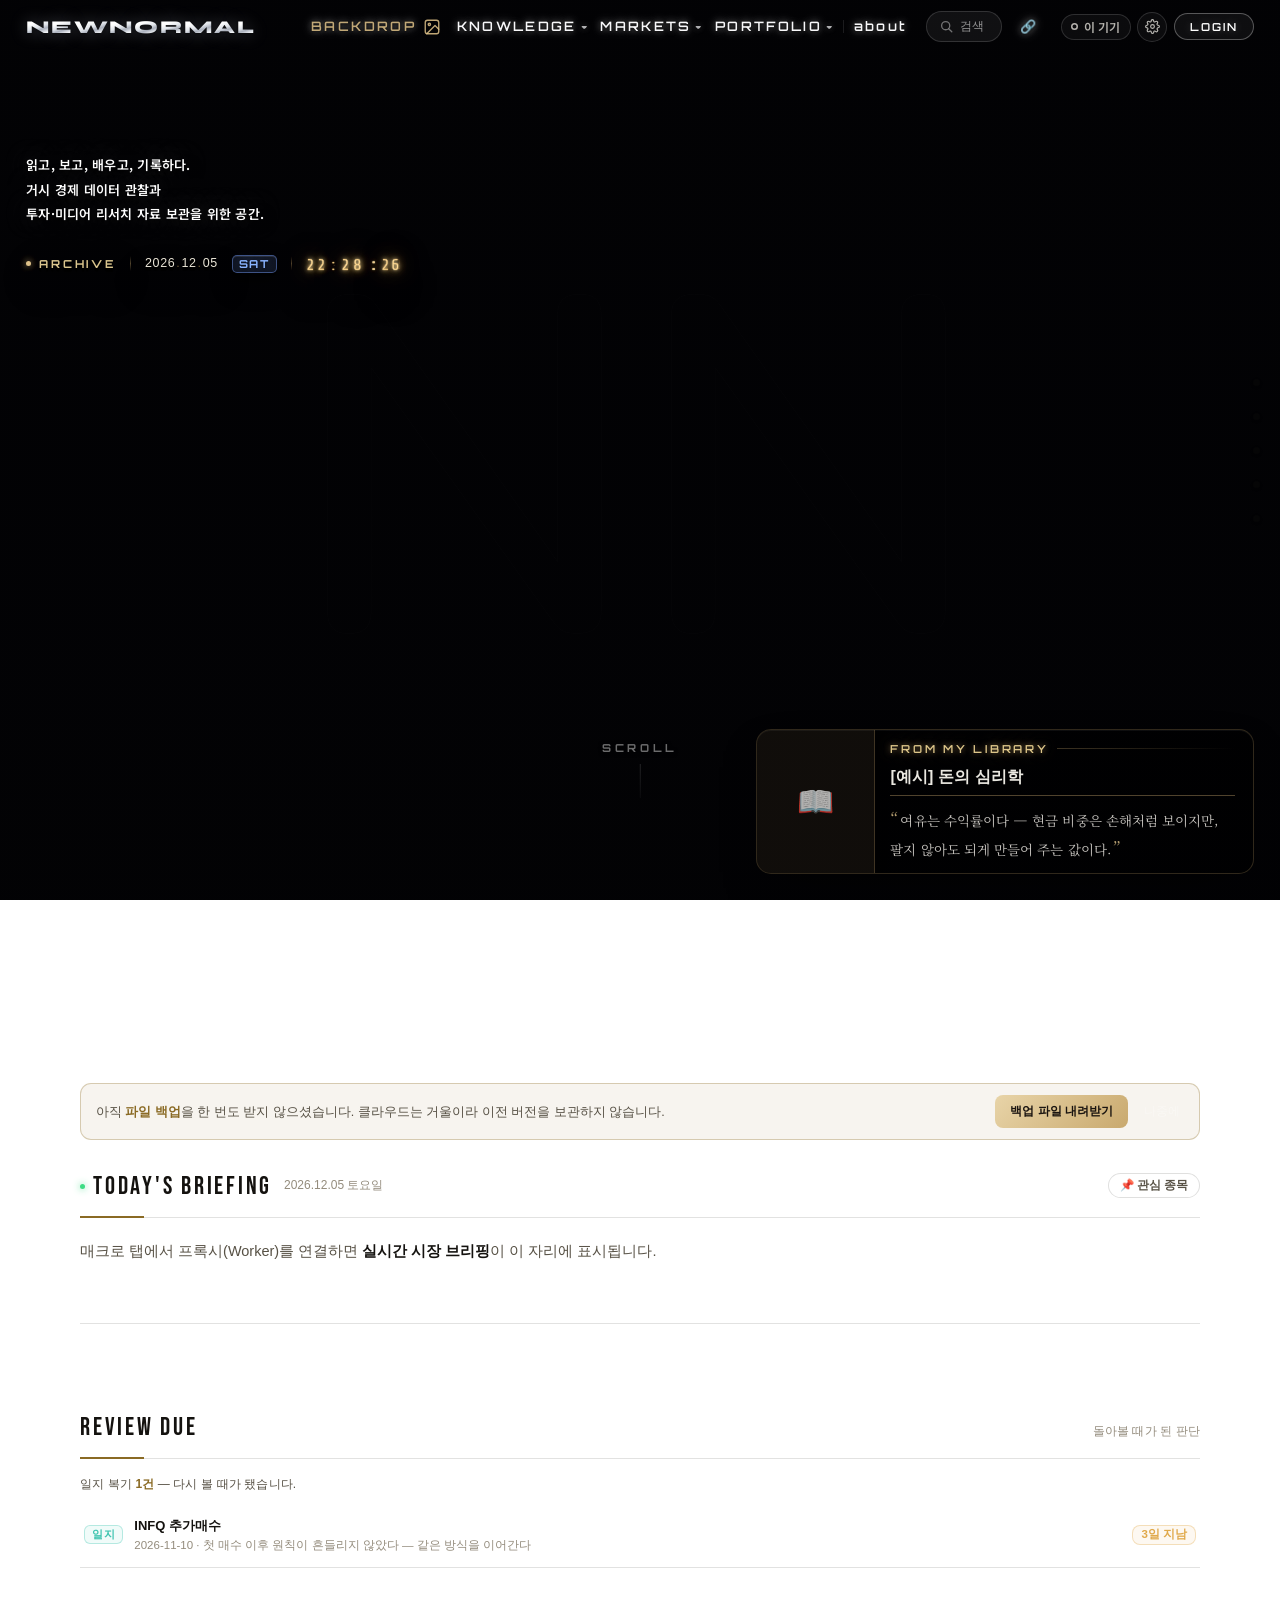
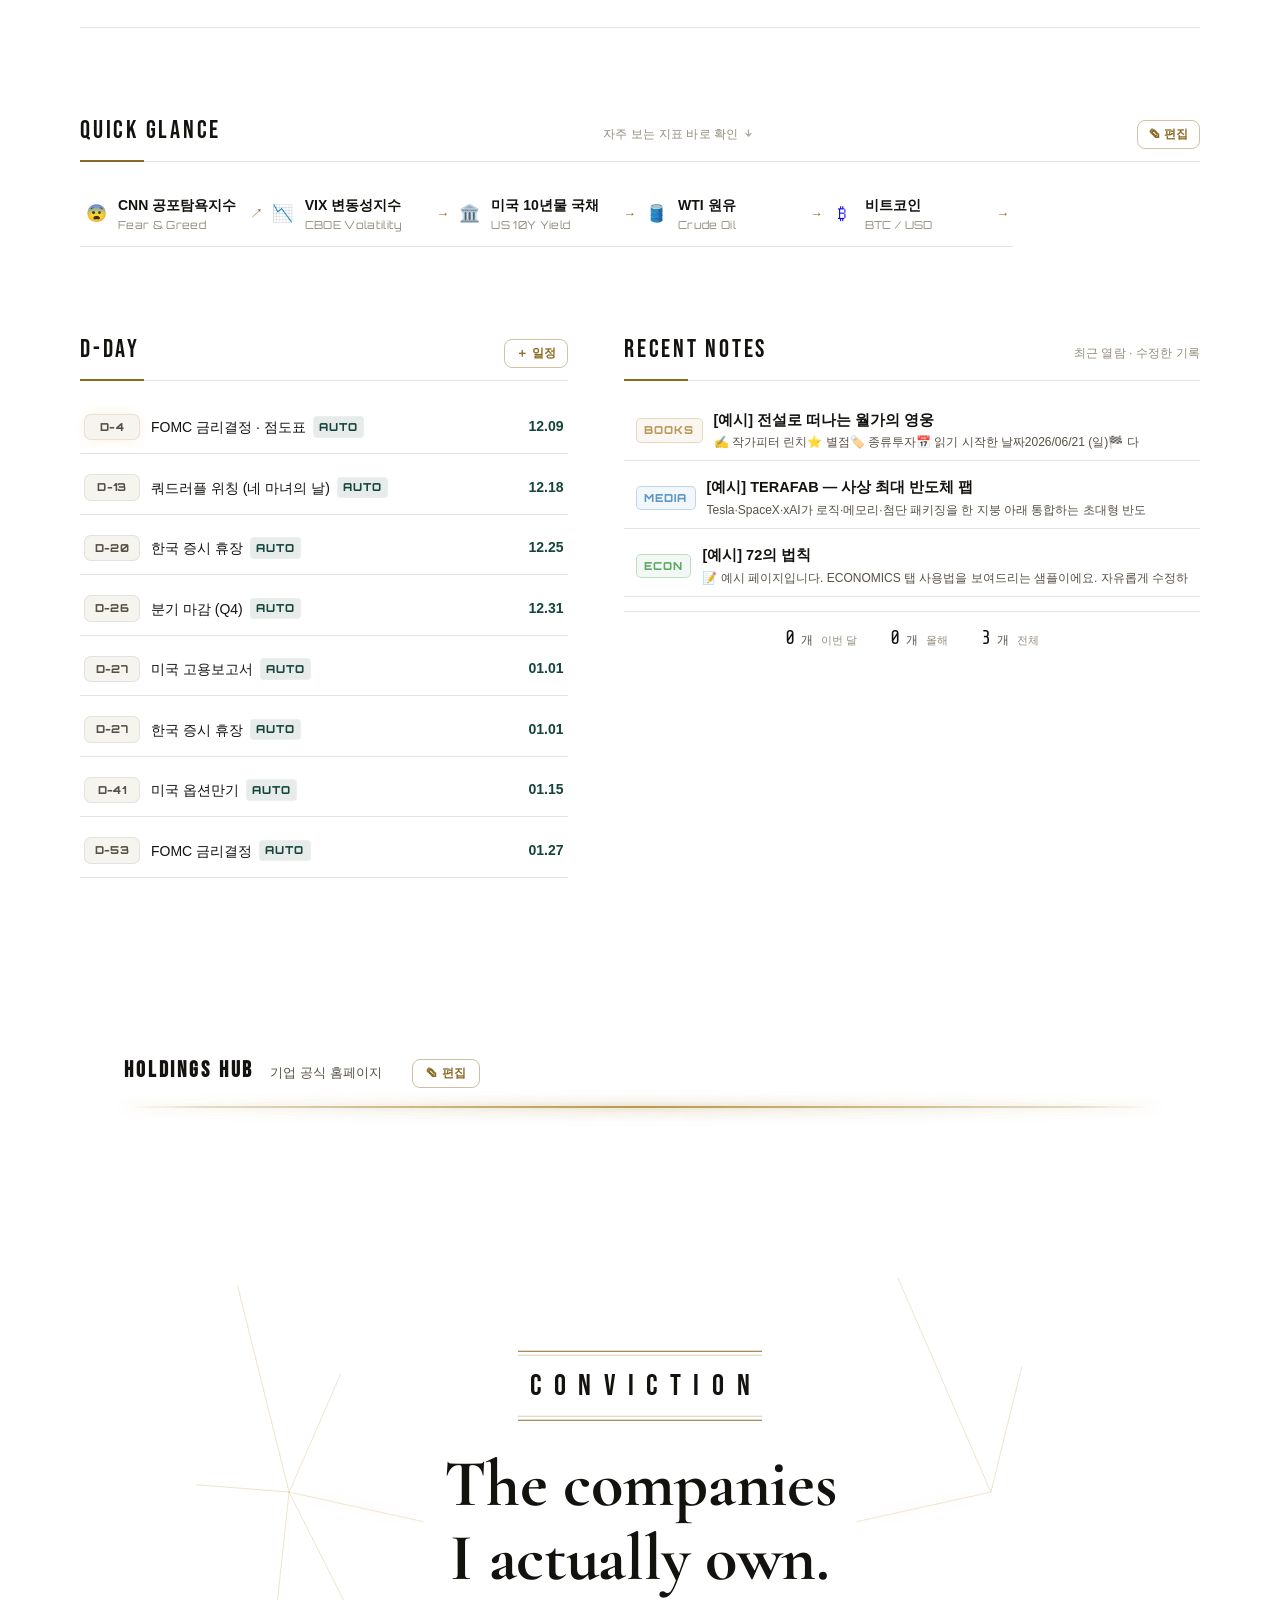
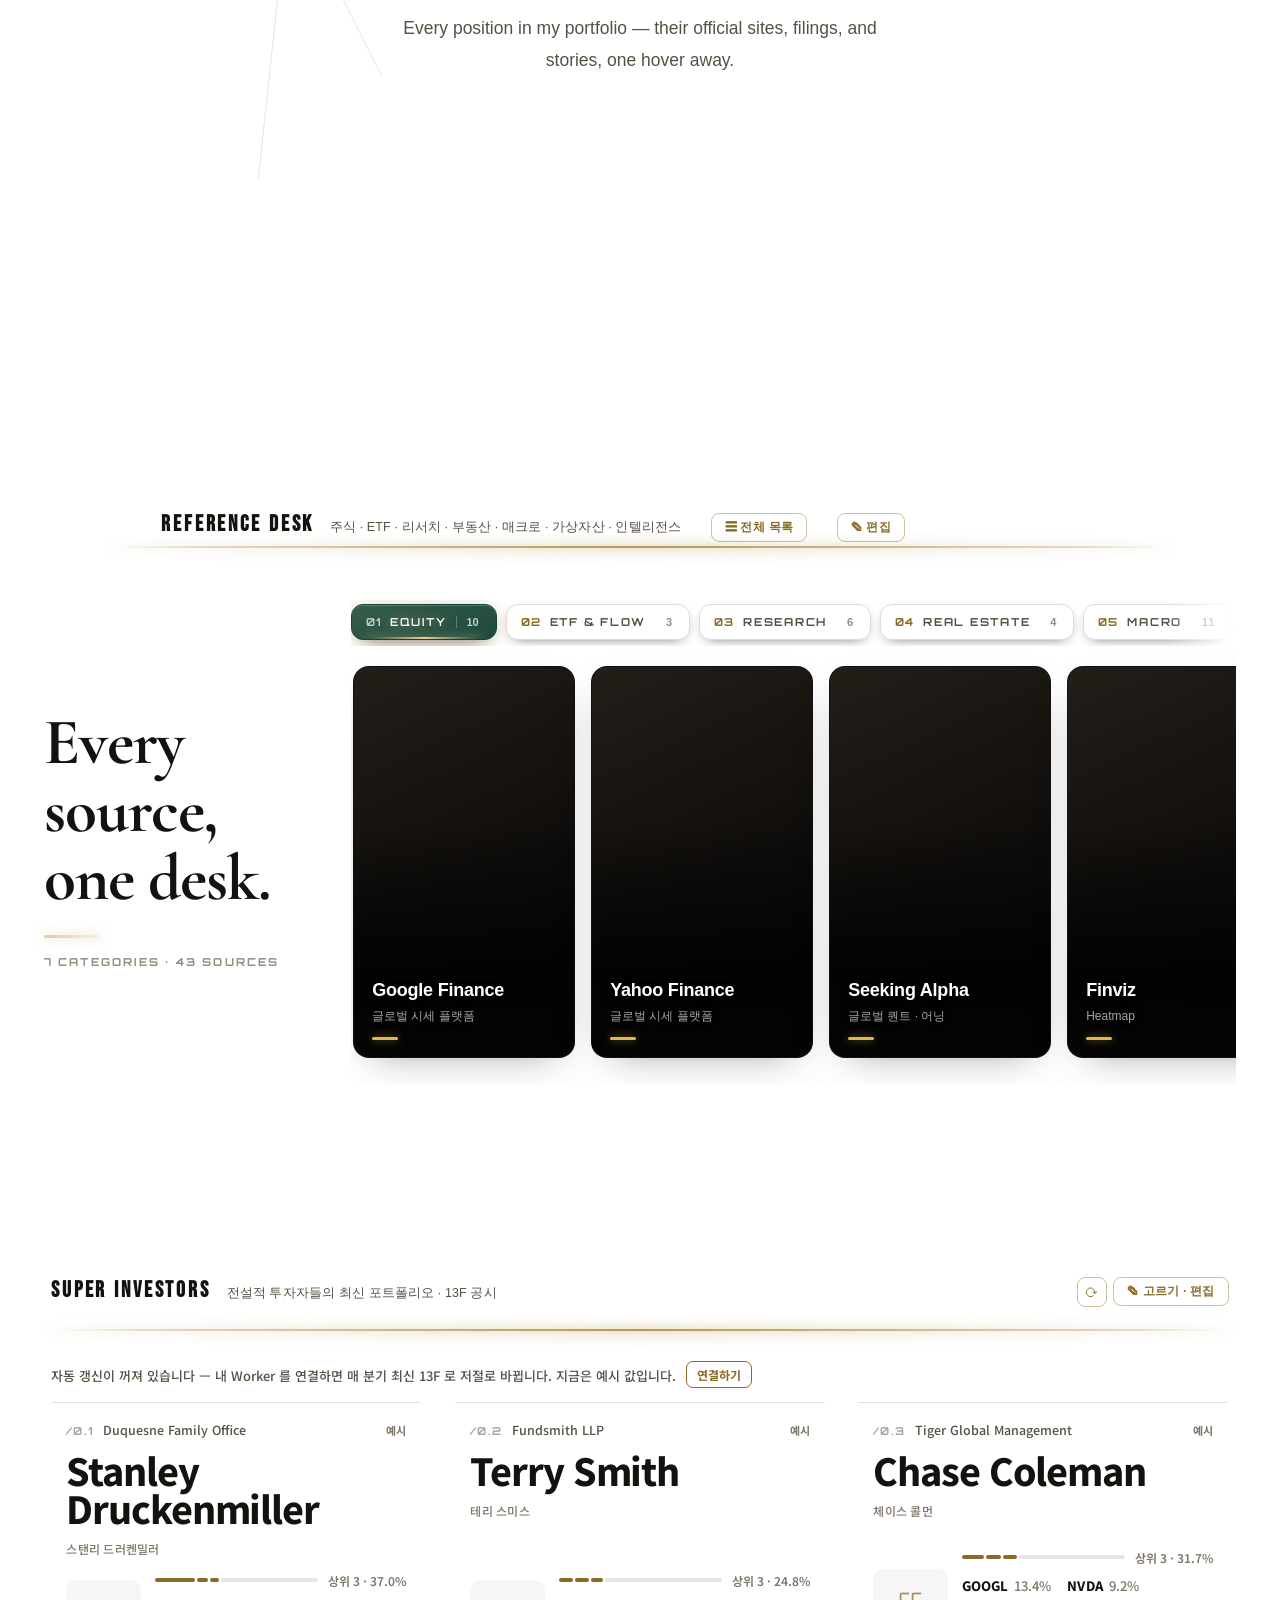
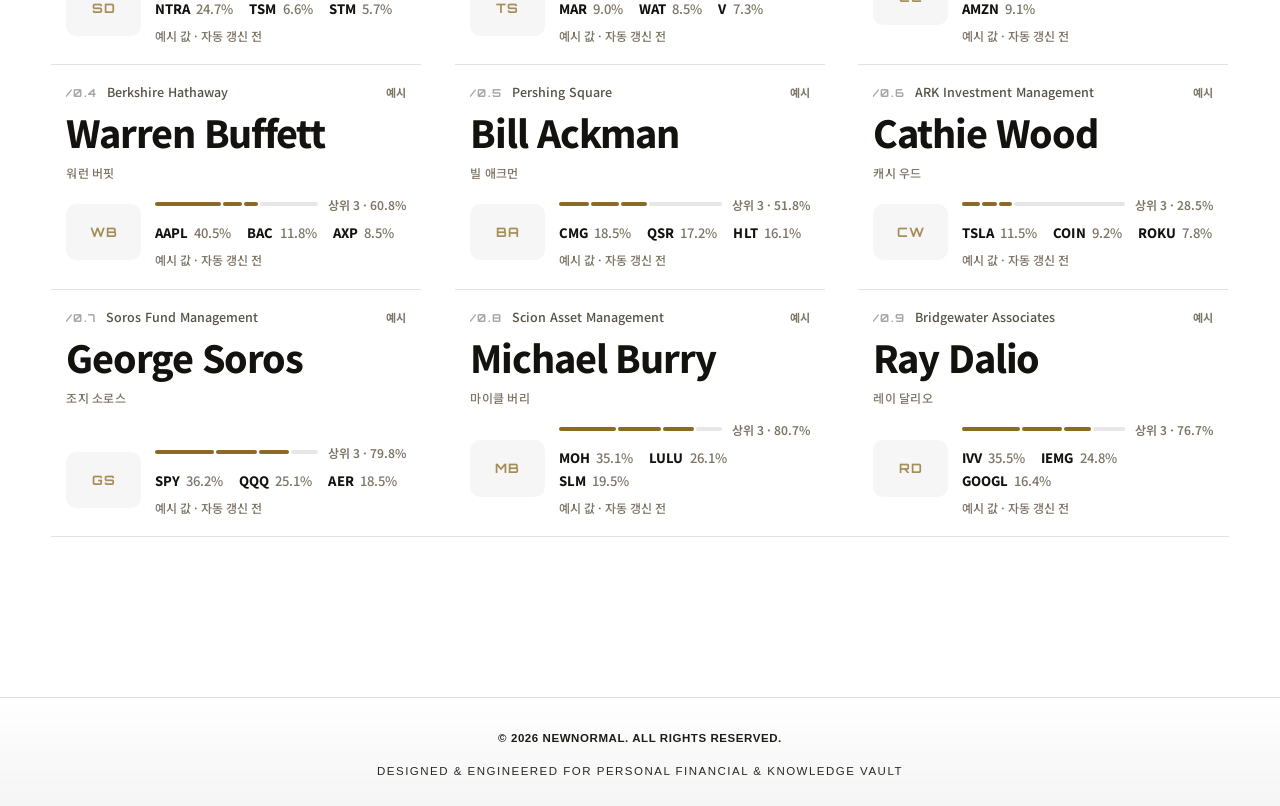
==== commit d9d8a60f: "Add files via upload" ====
--- a/index.html
+++ b/index.html
@@ -3587,6 +3587,6 @@
   else start();
 })();
 </script>
-<script src="nn-relations.js?v=29"></script><script src="nn-conviction.js?v=6"></script><script src="nn-journal.js?v=5"></script><script src="nn-flow.js?v=3"></script><script src="nn-modules.js?v=10"></script><script src="nn-mobilenav.js?v=3"></script><script src="nn-review.js?v=2"></script><script src="nn-fonts.js?v=1"></script><script src="nn-backup.js?v=2"></script><script src="nn-wealth.js?v=5"></script><script src="nn-daily.js?v=6"></script><script src="nn-tradelog.js?v=1"></script><script src="nn-lookup.js?v=5"></script><script src="nn-polish.js?v=5"></script><script src="nn-macronav.js?v=1"></script><script src="nn-quick.js?v=2"></script><script src="nn-route.js?v=2"></script><script src="nn-settings.js?v=3"></script><script src="nn-srs.js?v=3"></script><script src="nn-capture.js?v=3"></script><script src="nn-ticker.js?v=2"></script><script src="nn-masters.js?v=2"></script><script src="nn-notes.js?v=7"></script>
+<script src="nn-relations.js?v=29"></script><script src="nn-conviction.js?v=6"></script><script src="nn-journal.js?v=5"></script><script src="nn-flow.js?v=3"></script><script src="nn-modules.js?v=10"></script><script src="nn-mobilenav.js?v=3"></script><script src="nn-review.js?v=2"></script><script src="nn-fonts.js?v=1"></script><script src="nn-backup.js?v=2"></script><script src="nn-wealth.js?v=5"></script><script src="nn-daily.js?v=6"></script><script src="nn-tradelog.js?v=1"></script><script src="nn-lookup.js?v=5"></script><script src="nn-polish.js?v=5"></script><script src="nn-macronav.js?v=1"></script><script src="nn-quick.js?v=2"></script><script src="nn-route.js?v=2"></script><script src="nn-settings.js?v=3"></script><script src="nn-srs.js?v=3"></script><script src="nn-capture.js?v=3"></script><script src="nn-ticker.js?v=2"></script><script src="nn-masters.js?v=3"></script><script src="nn-notes.js?v=7"></script>
 </body>
 </html>
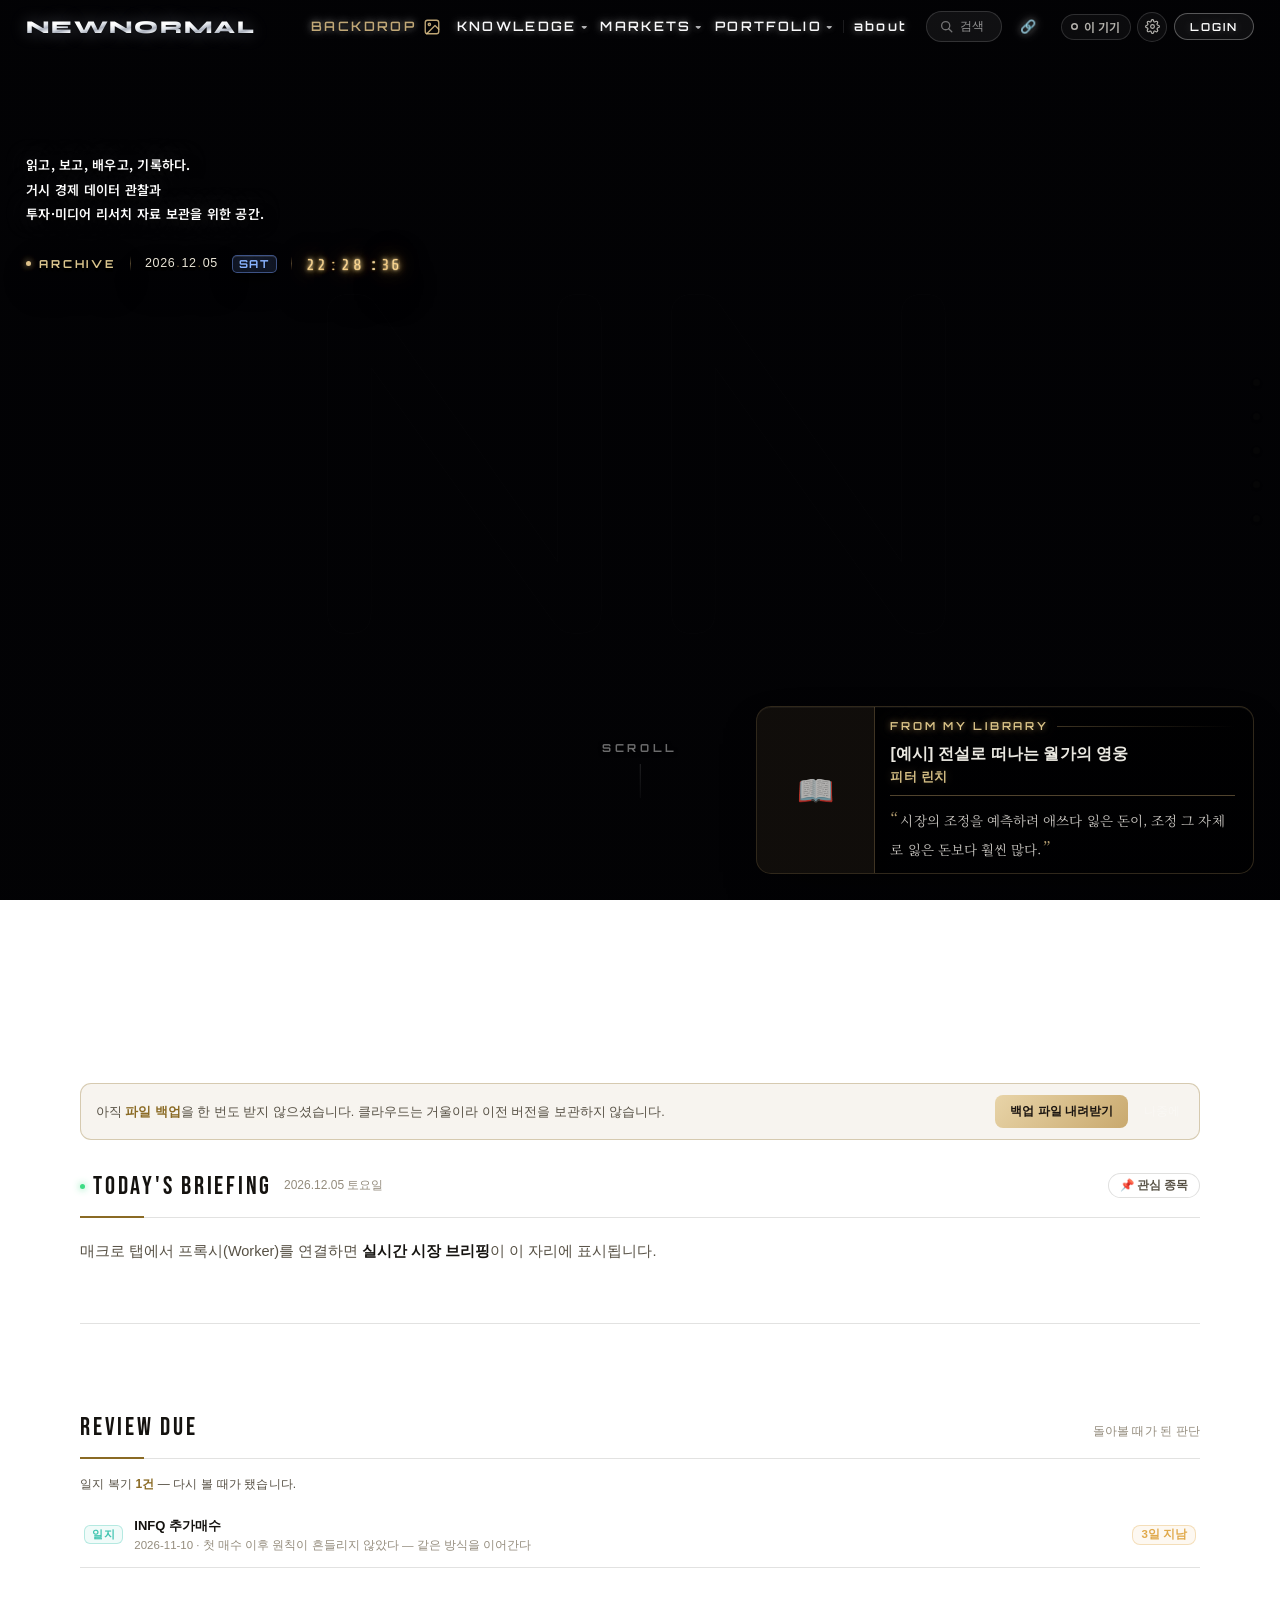
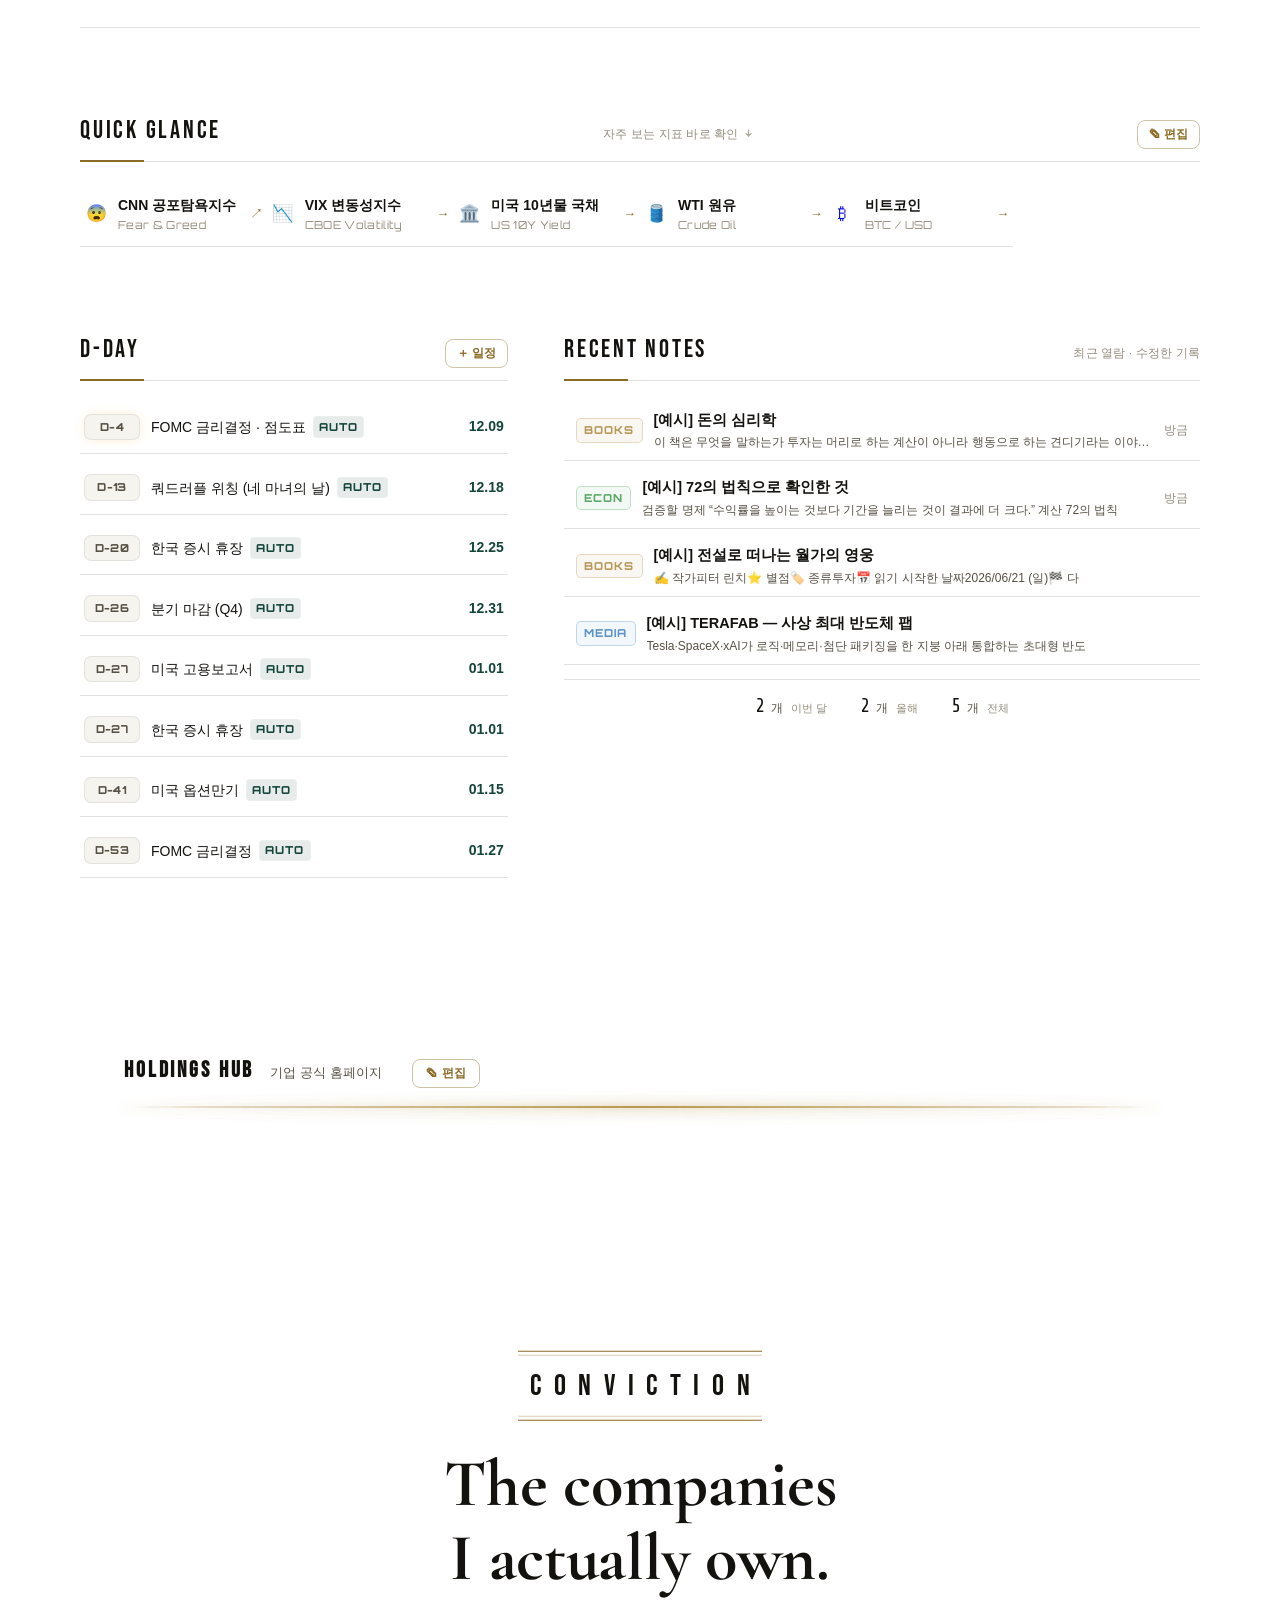
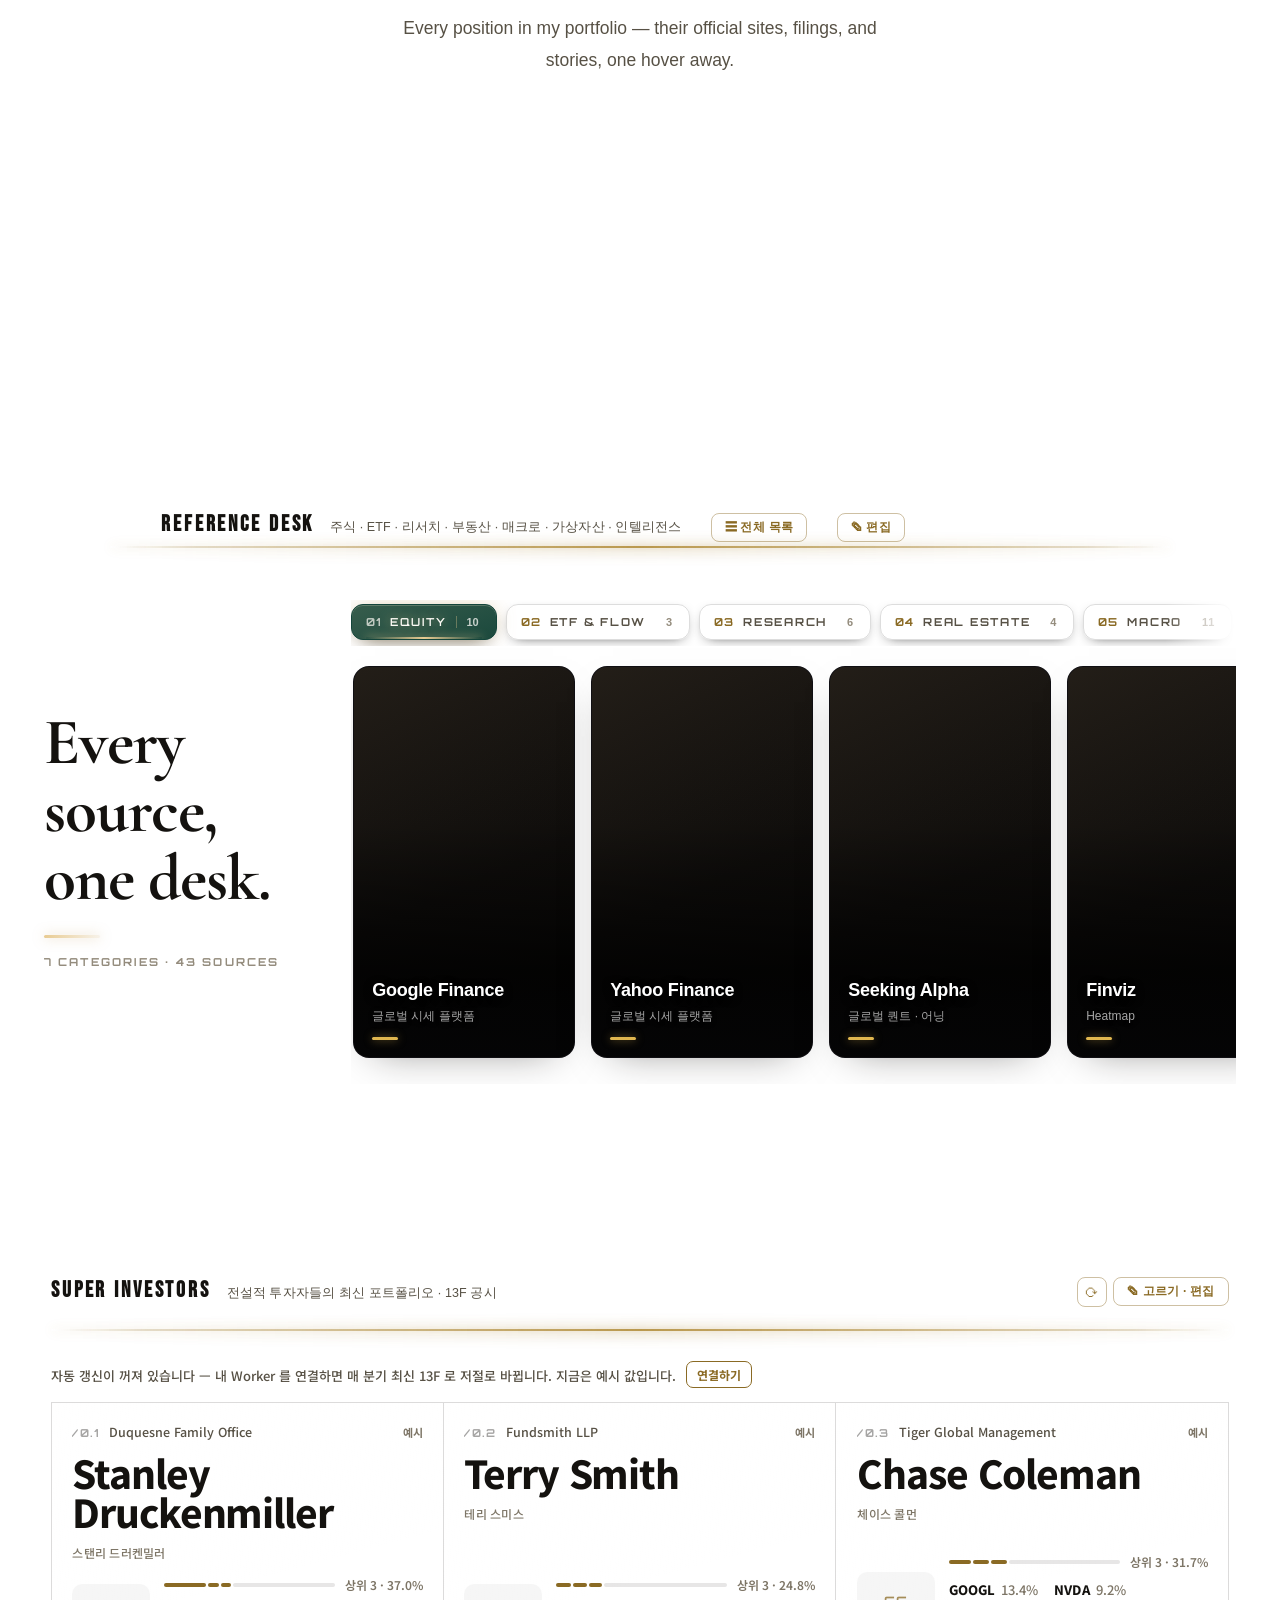
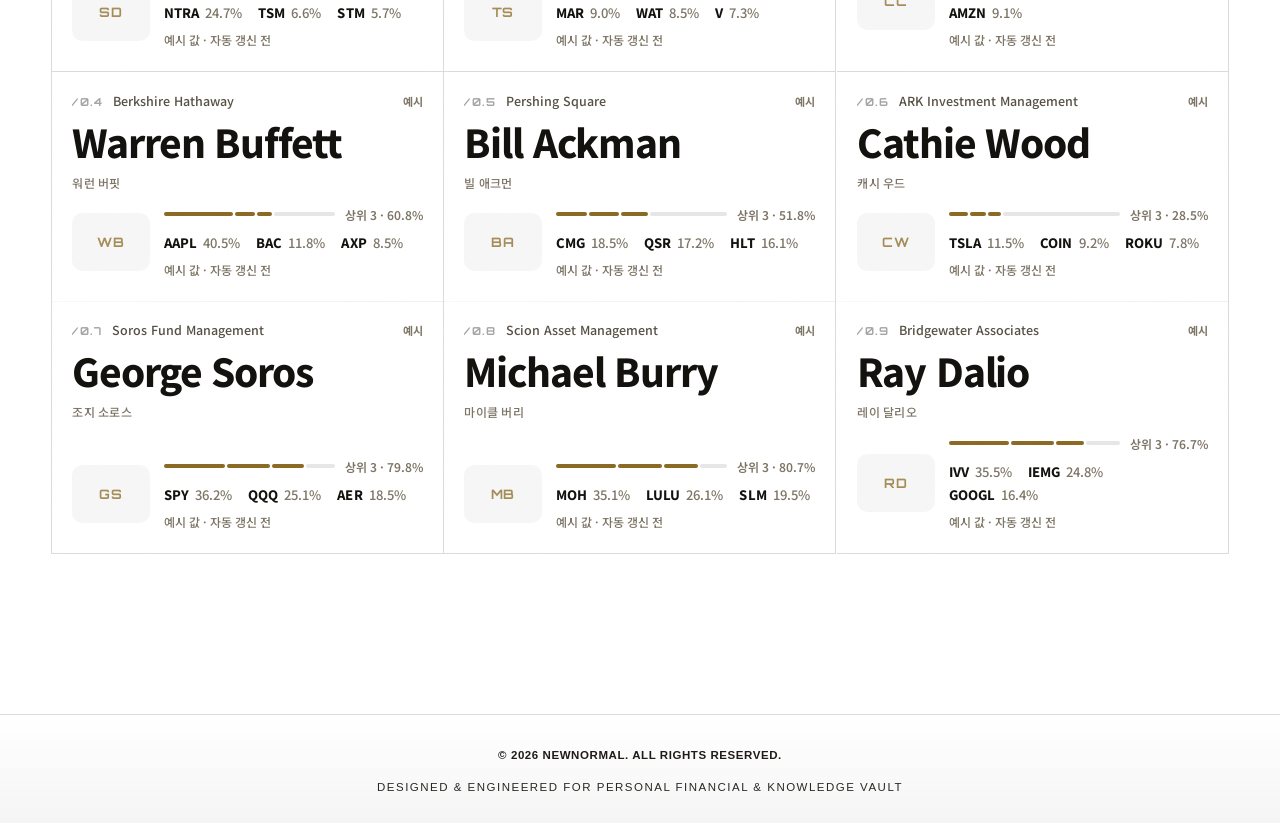
==== commit ee2a7154: "Add files via upload" ====
--- a/index.html
+++ b/index.html
@@ -1614,7 +1614,7 @@
 
     </div>
     </div></div> </div>
-<script src="nn-core.js?v=45"></script>
+<script src="nn-core.js?v=46"></script>
 
 <script>
 /* ── 날개 달린 달러(실사 SVG): 우아한 곡선 활공, 클릭 시 고급 축포 ── */
@@ -3587,6 +3587,6 @@
   else start();
 })();
 </script>
-<script src="nn-relations.js?v=29"></script><script src="nn-conviction.js?v=6"></script><script src="nn-journal.js?v=5"></script><script src="nn-flow.js?v=3"></script><script src="nn-modules.js?v=10"></script><script src="nn-mobilenav.js?v=3"></script><script src="nn-review.js?v=2"></script><script src="nn-fonts.js?v=1"></script><script src="nn-backup.js?v=2"></script><script src="nn-wealth.js?v=5"></script><script src="nn-daily.js?v=6"></script><script src="nn-tradelog.js?v=1"></script><script src="nn-lookup.js?v=5"></script><script src="nn-polish.js?v=5"></script><script src="nn-macronav.js?v=1"></script><script src="nn-quick.js?v=2"></script><script src="nn-route.js?v=2"></script><script src="nn-settings.js?v=3"></script><script src="nn-srs.js?v=3"></script><script src="nn-capture.js?v=3"></script><script src="nn-ticker.js?v=2"></script><script src="nn-masters.js?v=3"></script><script src="nn-notes.js?v=7"></script>
+<script src="nn-relations.js?v=29"></script><script src="nn-conviction.js?v=6"></script><script src="nn-journal.js?v=5"></script><script src="nn-flow.js?v=3"></script><script src="nn-modules.js?v=11"></script><script src="nn-mobilenav.js?v=3"></script><script src="nn-review.js?v=2"></script><script src="nn-fonts.js?v=1"></script><script src="nn-backup.js?v=2"></script><script src="nn-wealth.js?v=5"></script><script src="nn-daily.js?v=6"></script><script src="nn-tradelog.js?v=1"></script><script src="nn-lookup.js?v=5"></script><script src="nn-polish.js?v=5"></script><script src="nn-macronav.js?v=1"></script><script src="nn-quick.js?v=2"></script><script src="nn-route.js?v=2"></script><script src="nn-settings.js?v=3"></script><script src="nn-srs.js?v=3"></script><script src="nn-capture.js?v=3"></script><script src="nn-ticker.js?v=2"></script><script src="nn-masters.js?v=4"></script><script src="nn-notes.js?v=7"></script>
 </body>
 </html>
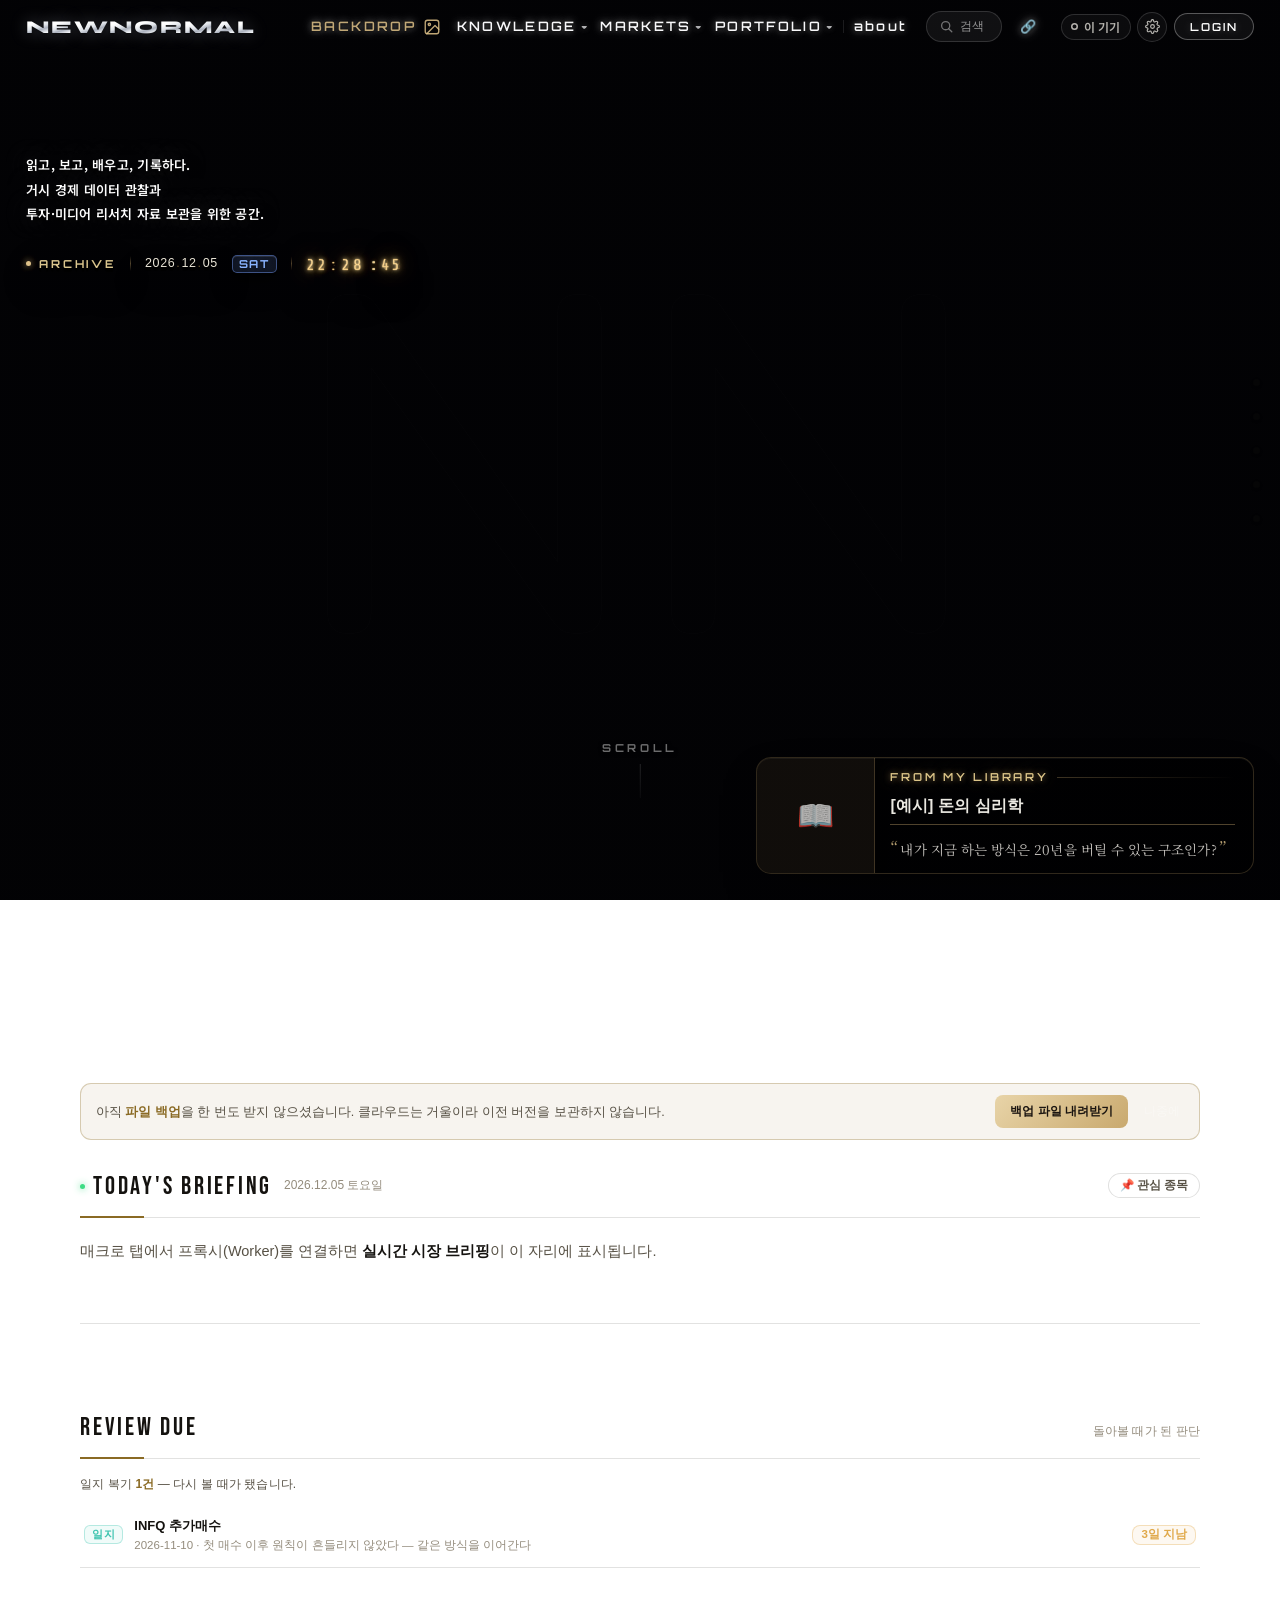
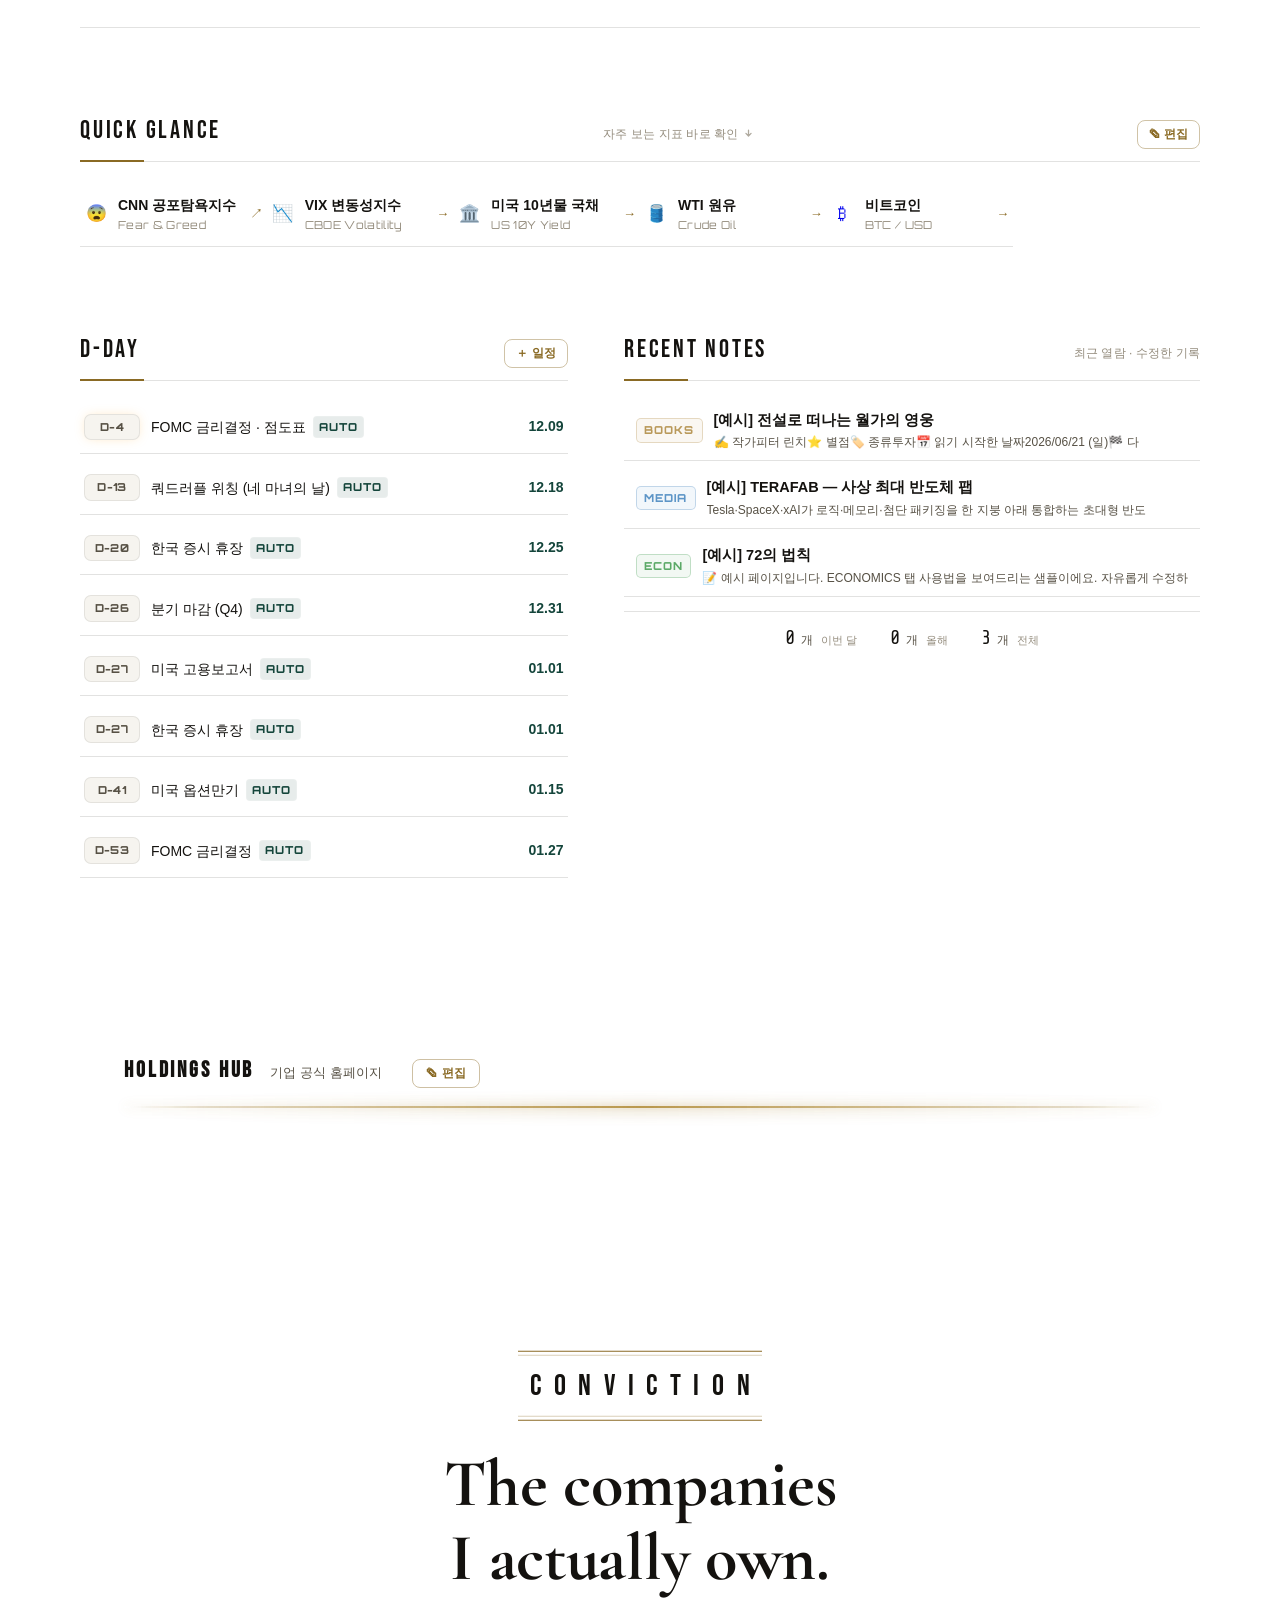
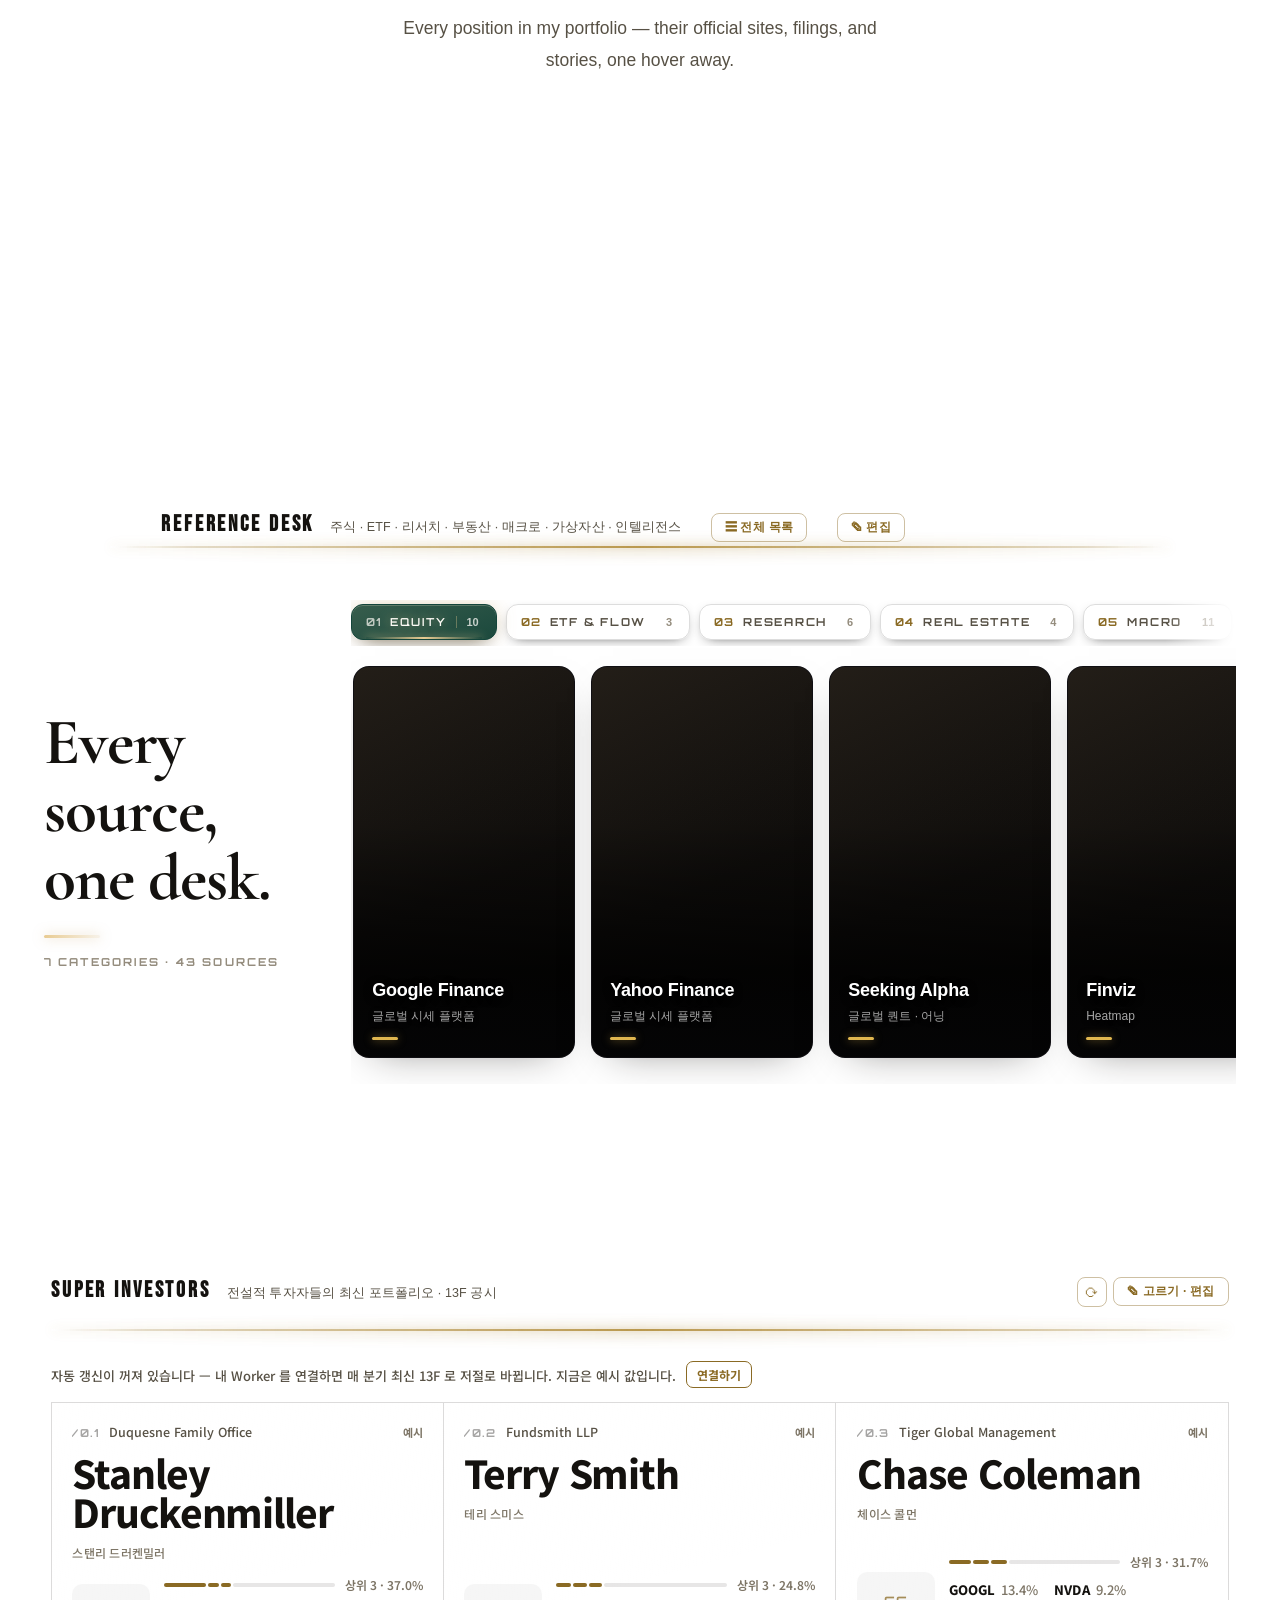
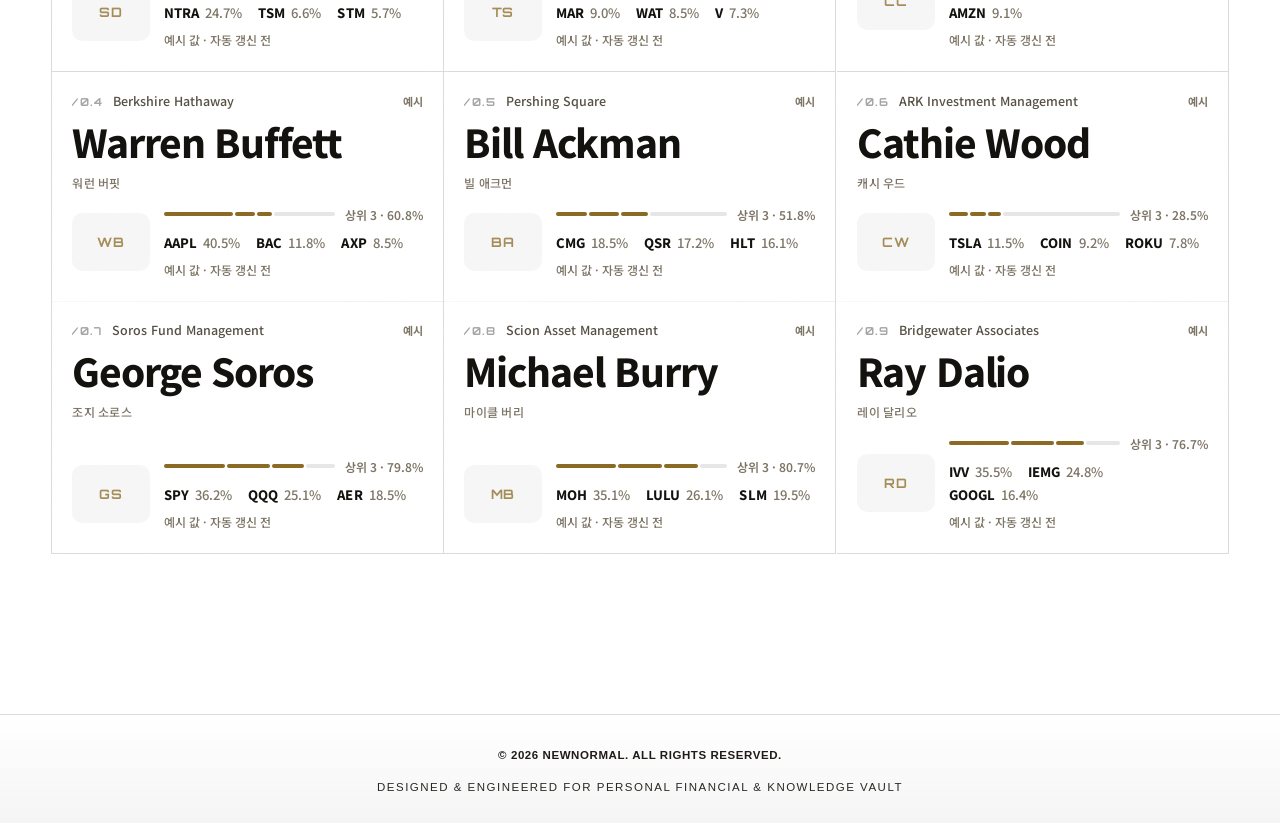
==== commit 8405f377: "Add files via upload" ====
--- a/index.html
+++ b/index.html
@@ -3587,6 +3587,6 @@
   else start();
 })();
 </script>
-<script src="nn-relations.js?v=29"></script><script src="nn-conviction.js?v=6"></script><script src="nn-journal.js?v=5"></script><script src="nn-flow.js?v=3"></script><script src="nn-modules.js?v=11"></script><script src="nn-mobilenav.js?v=3"></script><script src="nn-review.js?v=2"></script><script src="nn-fonts.js?v=1"></script><script src="nn-backup.js?v=2"></script><script src="nn-wealth.js?v=5"></script><script src="nn-daily.js?v=6"></script><script src="nn-tradelog.js?v=1"></script><script src="nn-lookup.js?v=5"></script><script src="nn-polish.js?v=5"></script><script src="nn-macronav.js?v=1"></script><script src="nn-quick.js?v=2"></script><script src="nn-route.js?v=2"></script><script src="nn-settings.js?v=3"></script><script src="nn-srs.js?v=3"></script><script src="nn-capture.js?v=3"></script><script src="nn-ticker.js?v=2"></script><script src="nn-masters.js?v=4"></script><script src="nn-notes.js?v=7"></script>
+<script src="nn-relations.js?v=29"></script><script src="nn-conviction.js?v=6"></script><script src="nn-journal.js?v=5"></script><script src="nn-flow.js?v=3"></script><script src="nn-modules.js?v=11"></script><script src="nn-mobilenav.js?v=3"></script><script src="nn-review.js?v=2"></script><script src="nn-fonts.js?v=1"></script><script src="nn-backup.js?v=2"></script><script src="nn-wealth.js?v=5"></script><script src="nn-daily.js?v=6"></script><script src="nn-tradelog.js?v=1"></script><script src="nn-lookup.js?v=6"></script><script src="nn-polish.js?v=5"></script><script src="nn-macronav.js?v=1"></script><script src="nn-quick.js?v=2"></script><script src="nn-route.js?v=2"></script><script src="nn-settings.js?v=3"></script><script src="nn-srs.js?v=4"></script><script src="nn-capture.js?v=3"></script><script src="nn-ticker.js?v=2"></script><script src="nn-masters.js?v=4"></script><script src="nn-notes.js?v=7"></script>
 </body>
 </html>
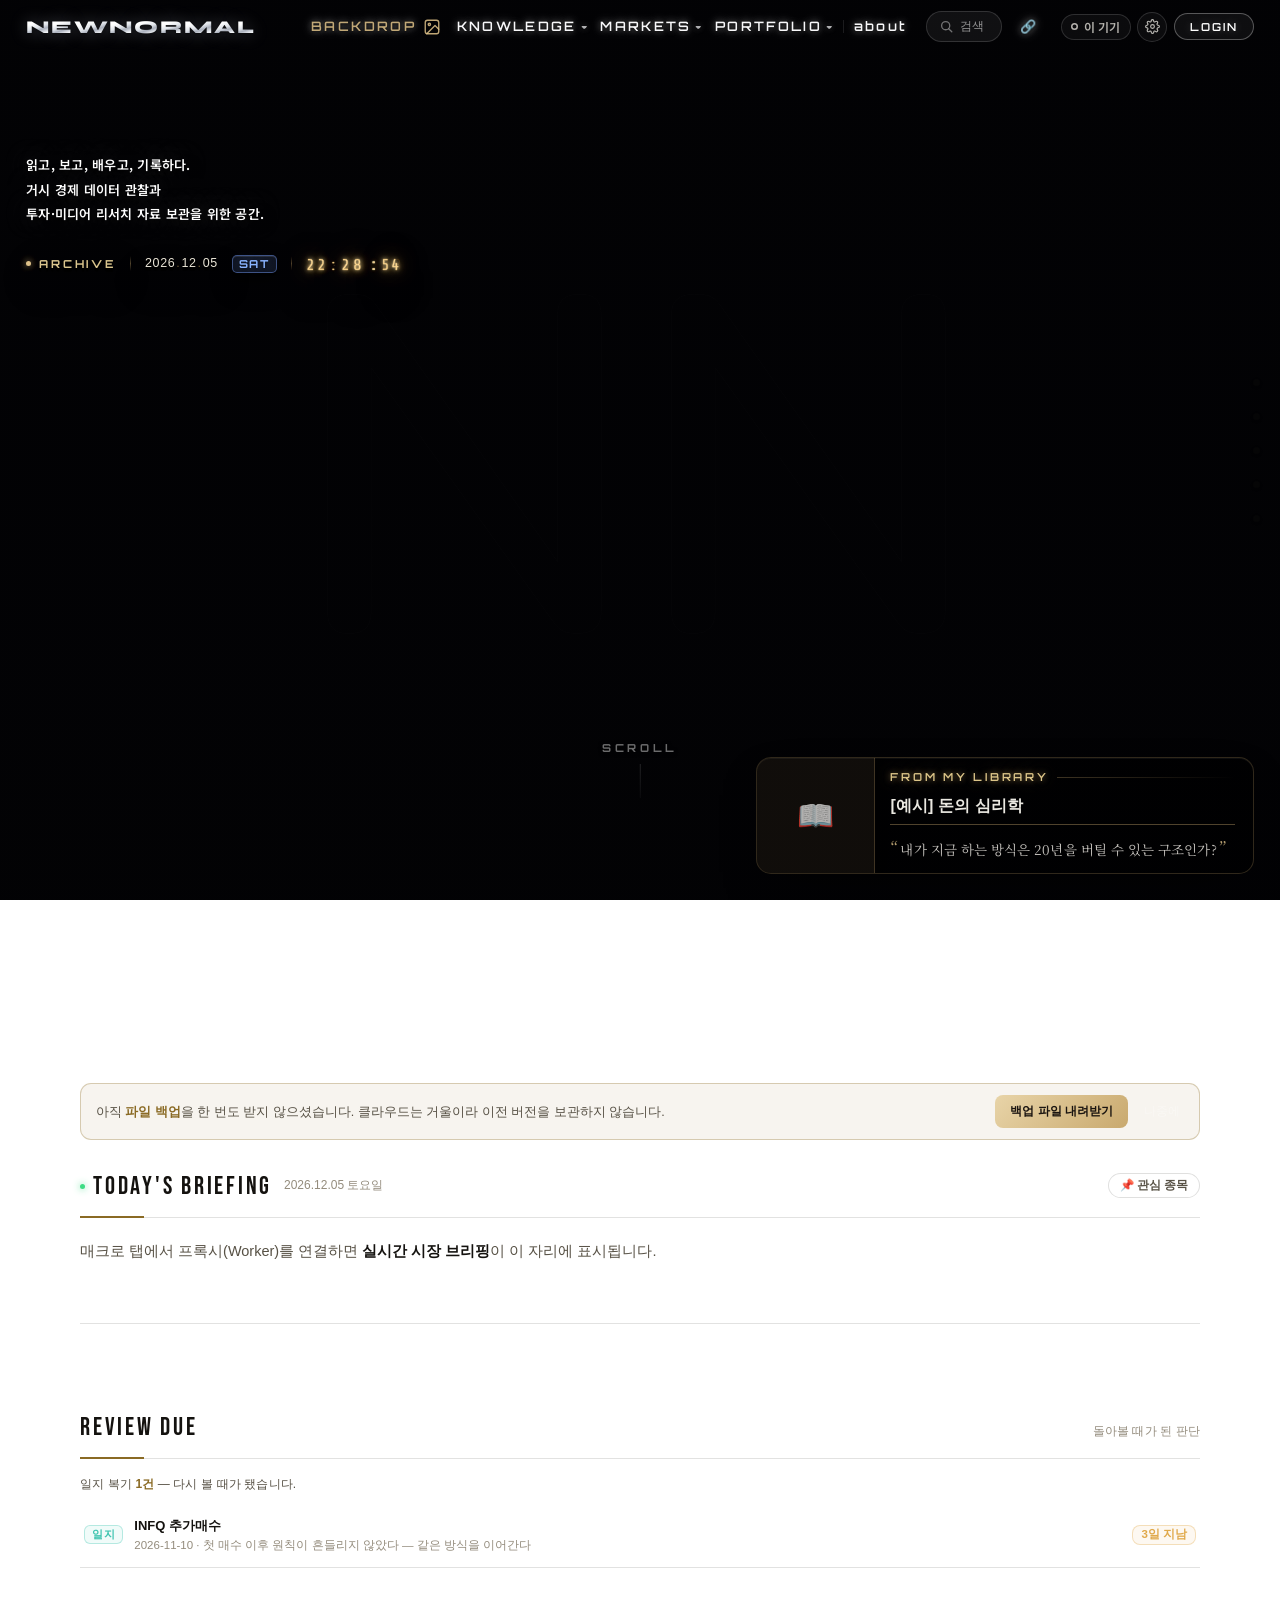
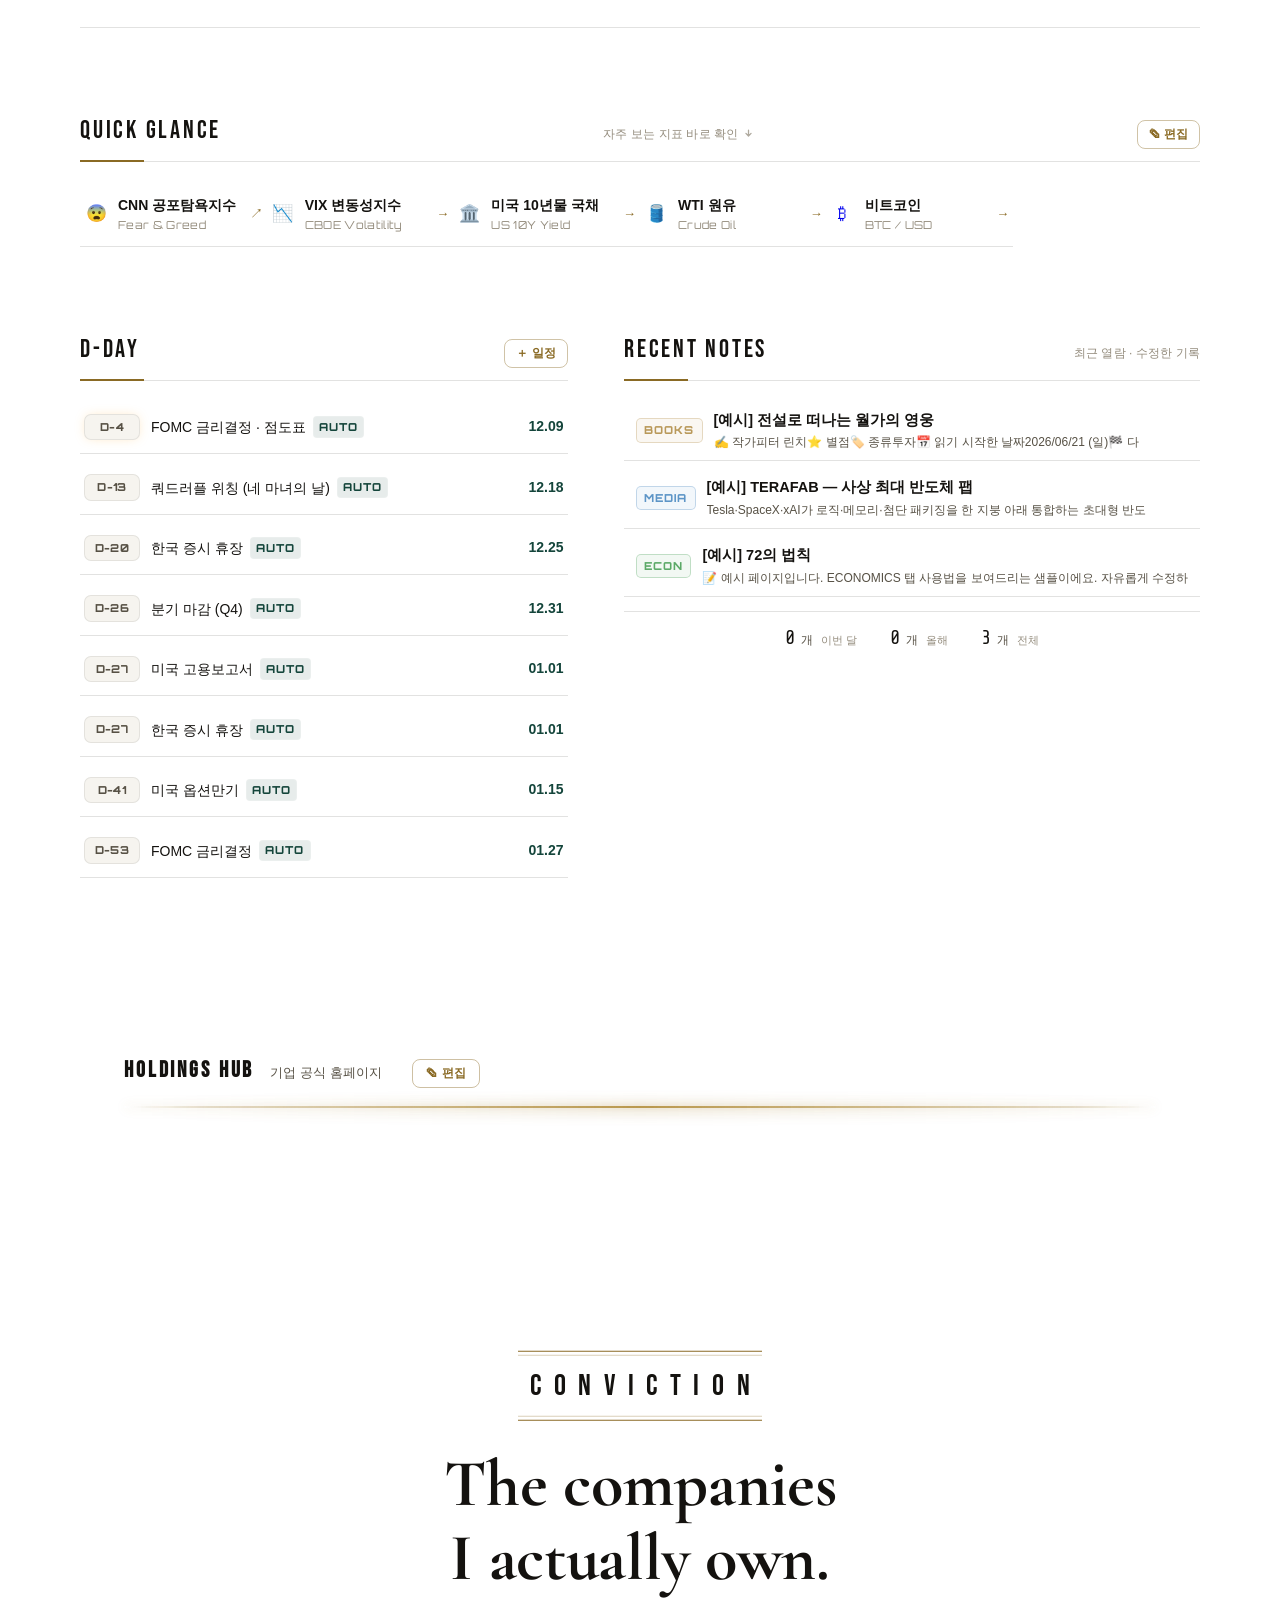
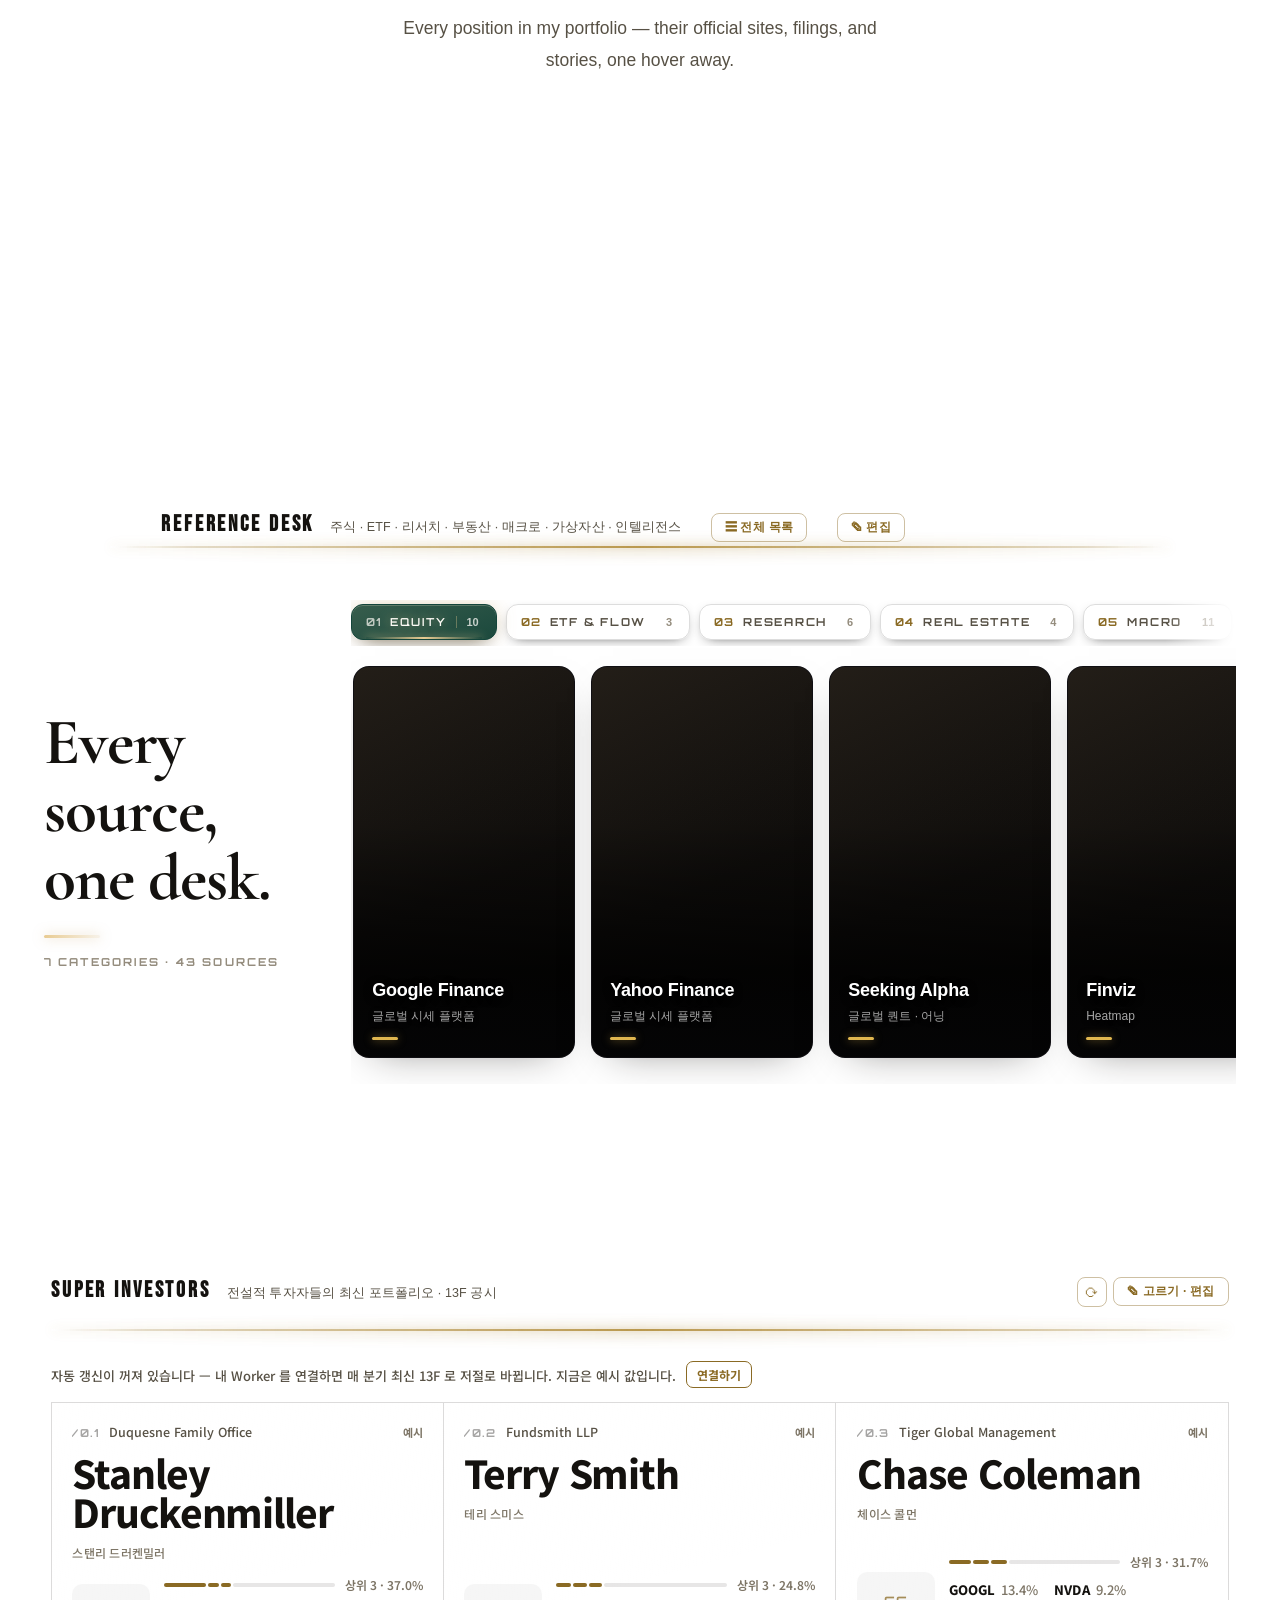
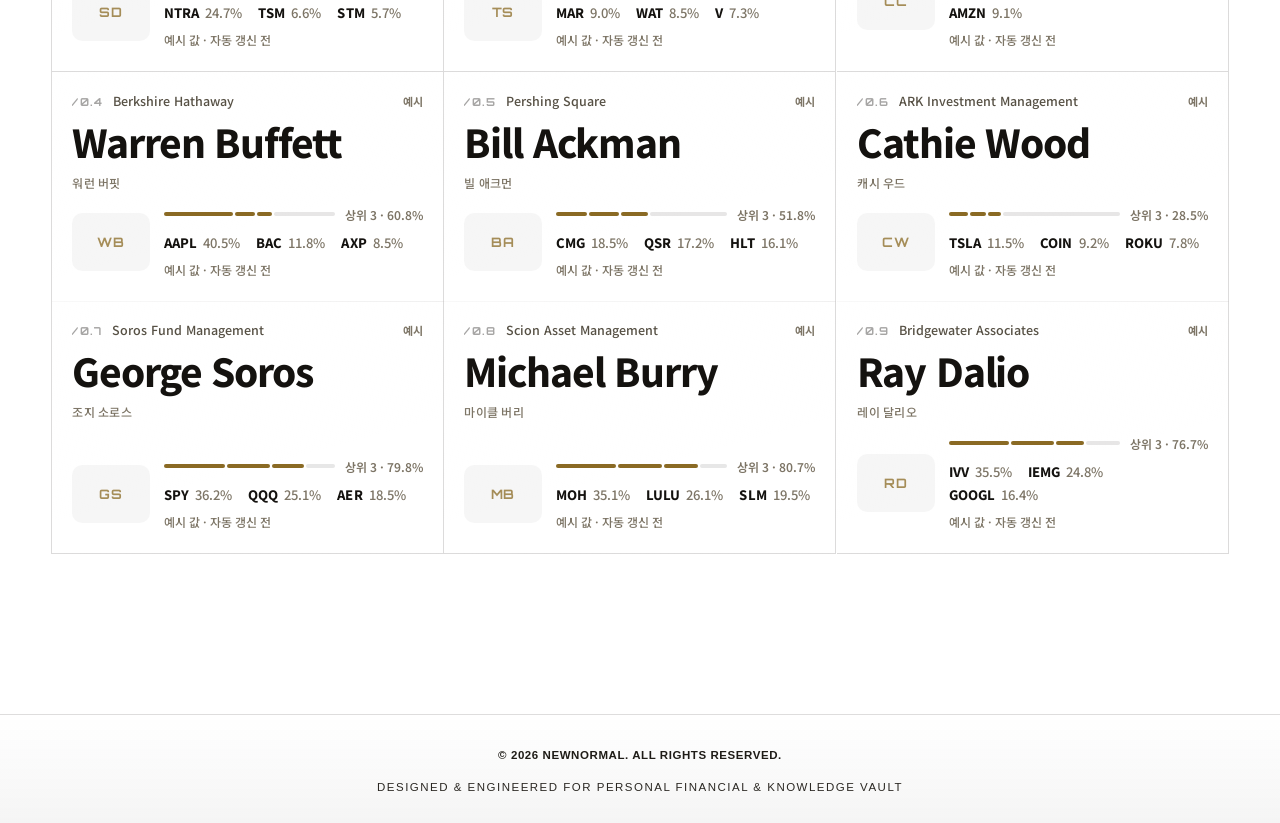
==== commit 067e12df: "Add files via upload" ====
--- a/index.html
+++ b/index.html
@@ -3587,6 +3587,6 @@
   else start();
 })();
 </script>
-<script src="nn-relations.js?v=29"></script><script src="nn-conviction.js?v=6"></script><script src="nn-journal.js?v=5"></script><script src="nn-flow.js?v=3"></script><script src="nn-modules.js?v=11"></script><script src="nn-mobilenav.js?v=3"></script><script src="nn-review.js?v=2"></script><script src="nn-fonts.js?v=1"></script><script src="nn-backup.js?v=2"></script><script src="nn-wealth.js?v=5"></script><script src="nn-daily.js?v=6"></script><script src="nn-tradelog.js?v=1"></script><script src="nn-lookup.js?v=6"></script><script src="nn-polish.js?v=5"></script><script src="nn-macronav.js?v=1"></script><script src="nn-quick.js?v=2"></script><script src="nn-route.js?v=2"></script><script src="nn-settings.js?v=3"></script><script src="nn-srs.js?v=4"></script><script src="nn-capture.js?v=3"></script><script src="nn-ticker.js?v=2"></script><script src="nn-masters.js?v=4"></script><script src="nn-notes.js?v=7"></script>
+<script src="nn-relations.js?v=29"></script><script src="nn-conviction.js?v=6"></script><script src="nn-journal.js?v=5"></script><script src="nn-flow.js?v=3"></script><script src="nn-modules.js?v=11"></script><script src="nn-mobilenav.js?v=3"></script><script src="nn-review.js?v=2"></script><script src="nn-fonts.js?v=1"></script><script src="nn-backup.js?v=2"></script><script src="nn-wealth.js?v=5"></script><script src="nn-daily.js?v=6"></script><script src="nn-tradelog.js?v=1"></script><script src="nn-lookup.js?v=6"></script><script src="nn-polish.js?v=5"></script><script src="nn-macronav.js?v=1"></script><script src="nn-quick.js?v=2"></script><script src="nn-route.js?v=2"></script><script src="nn-settings.js?v=3"></script><script src="nn-srs.js?v=5"></script><script src="nn-capture.js?v=3"></script><script src="nn-ticker.js?v=2"></script><script src="nn-masters.js?v=4"></script><script src="nn-notes.js?v=7"></script>
 </body>
 </html>
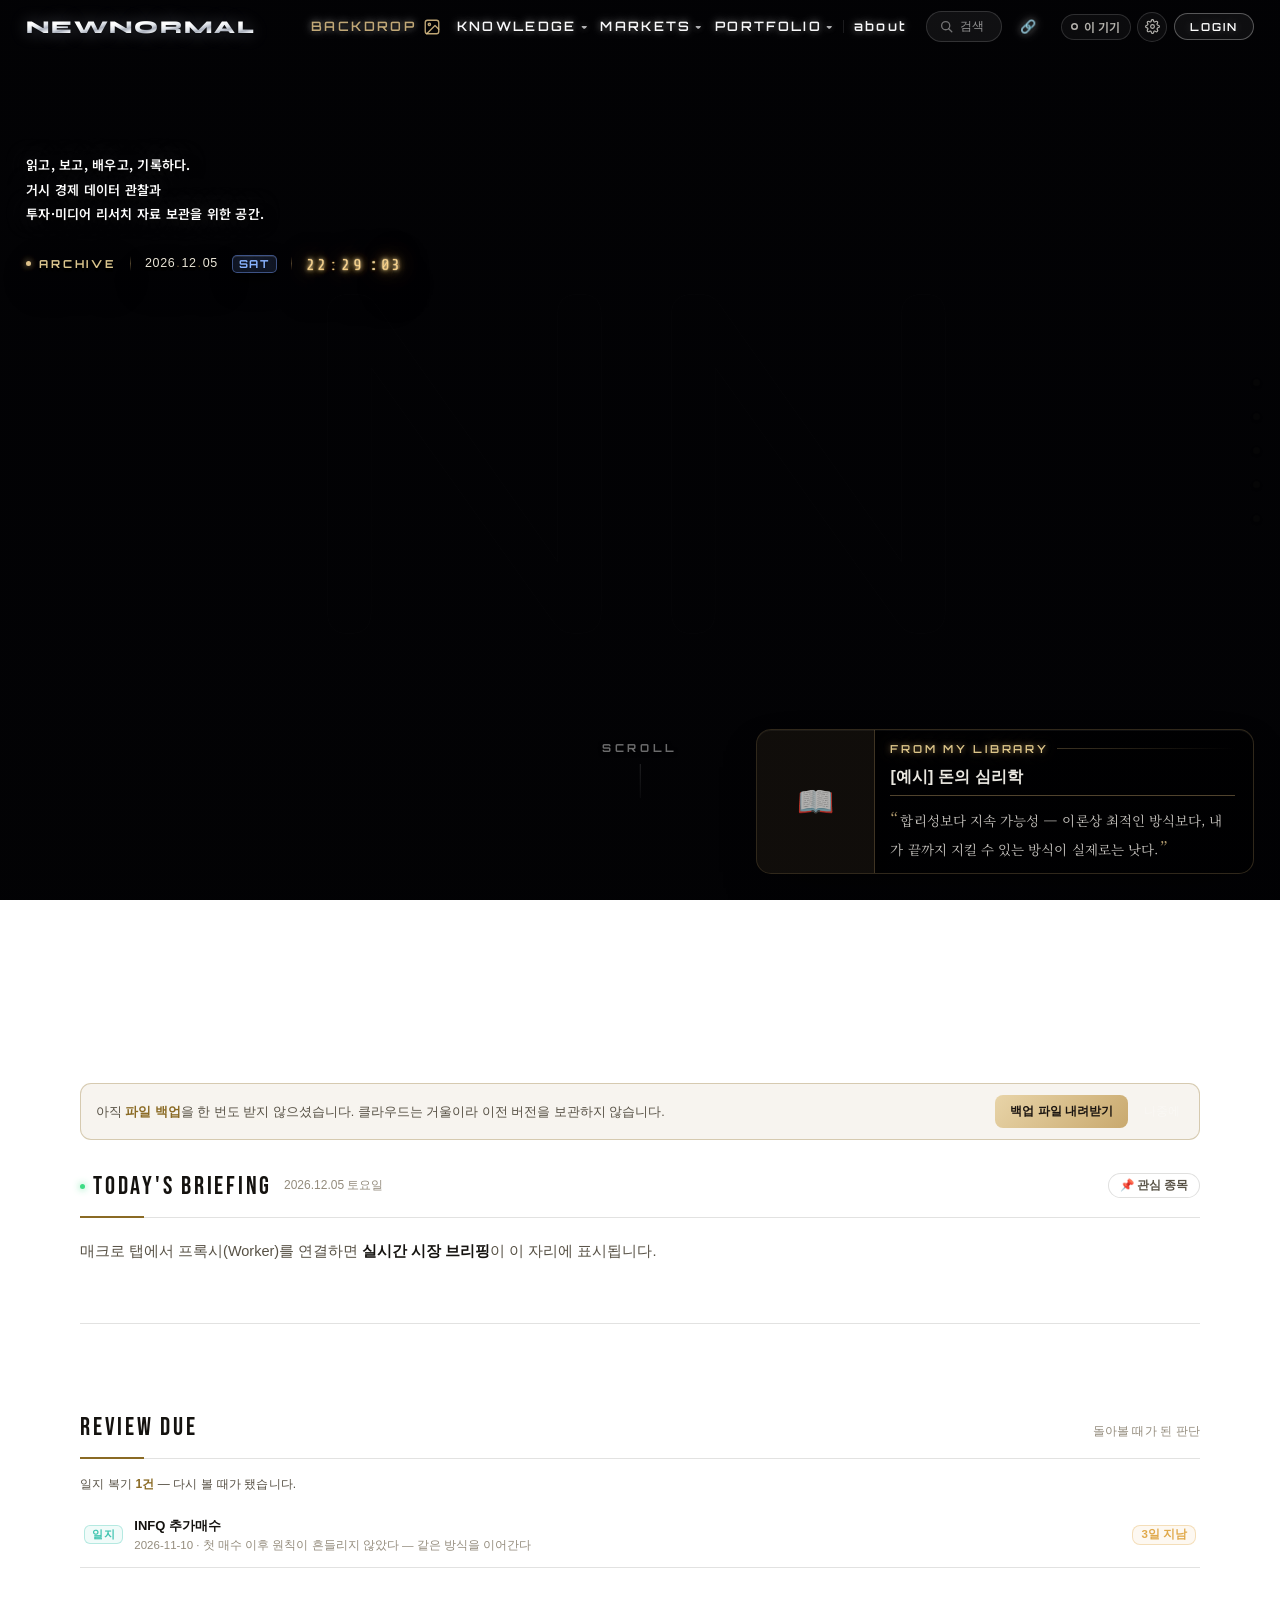
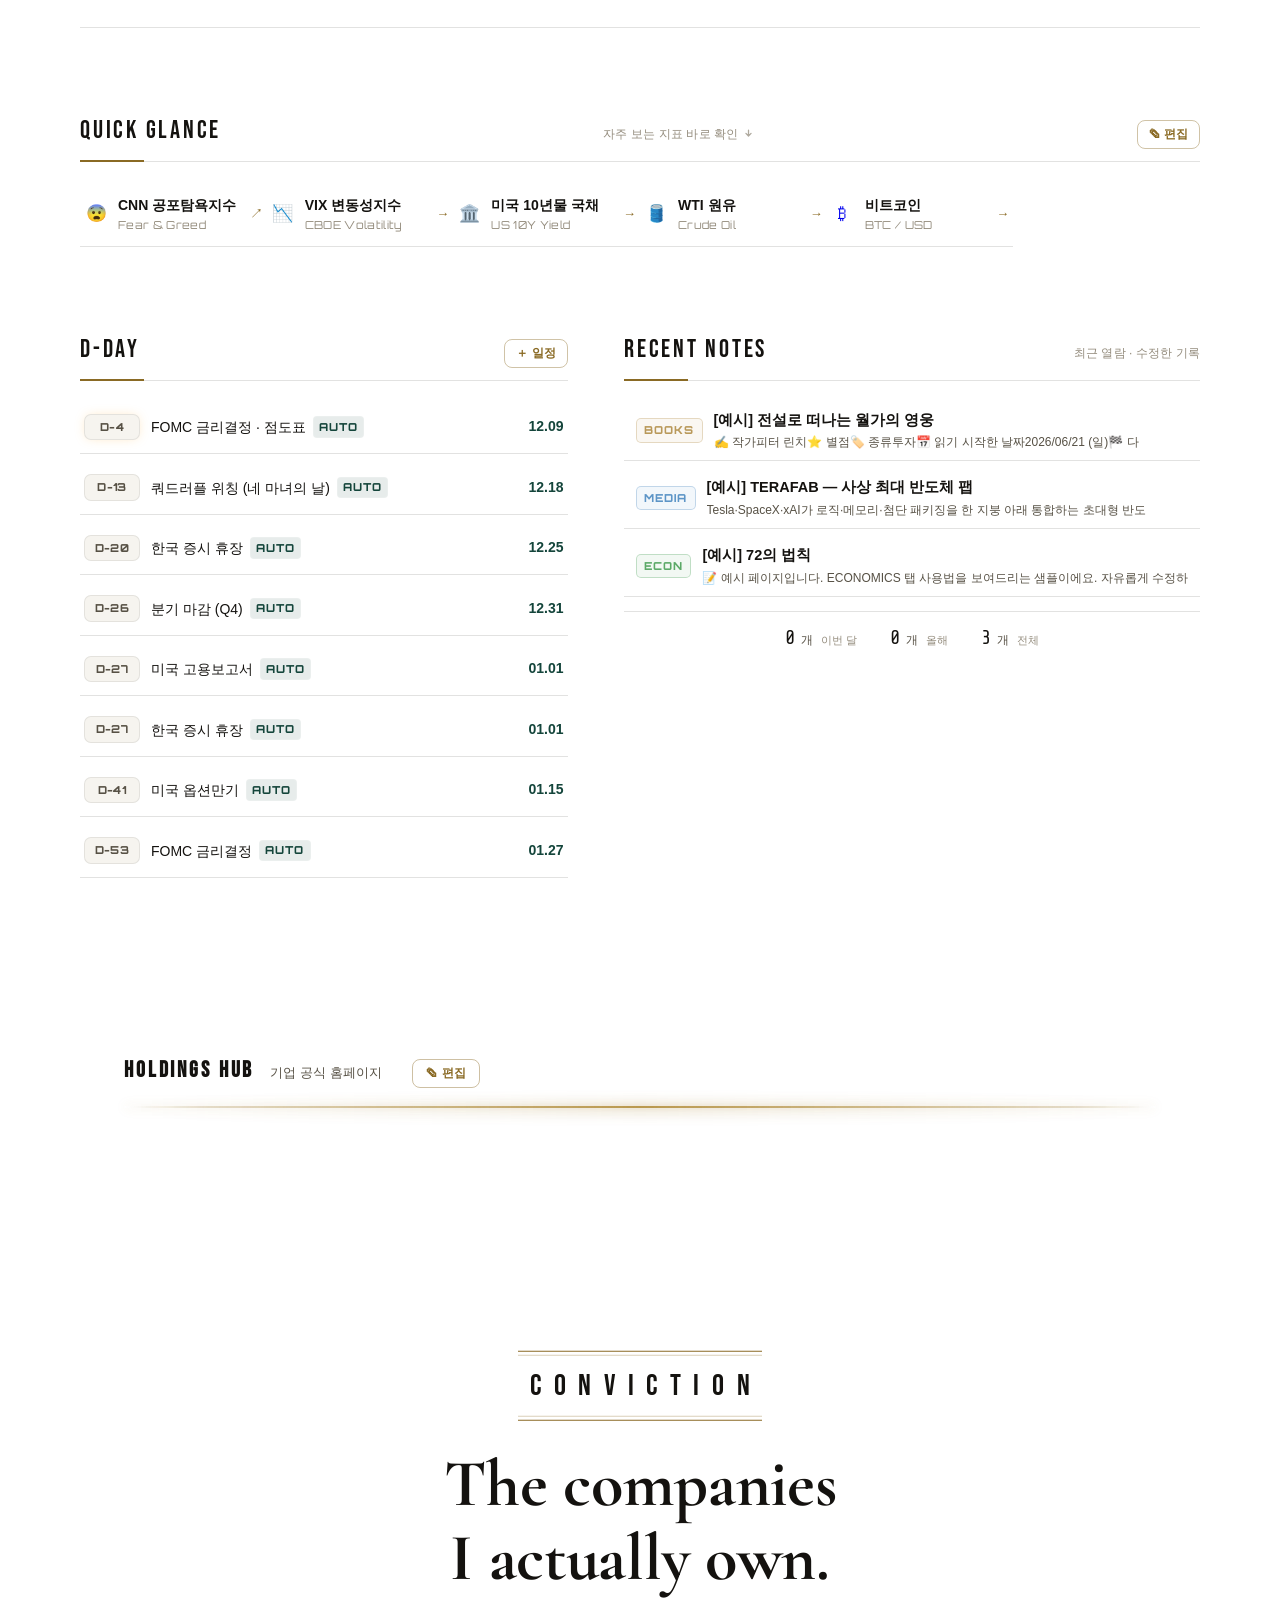
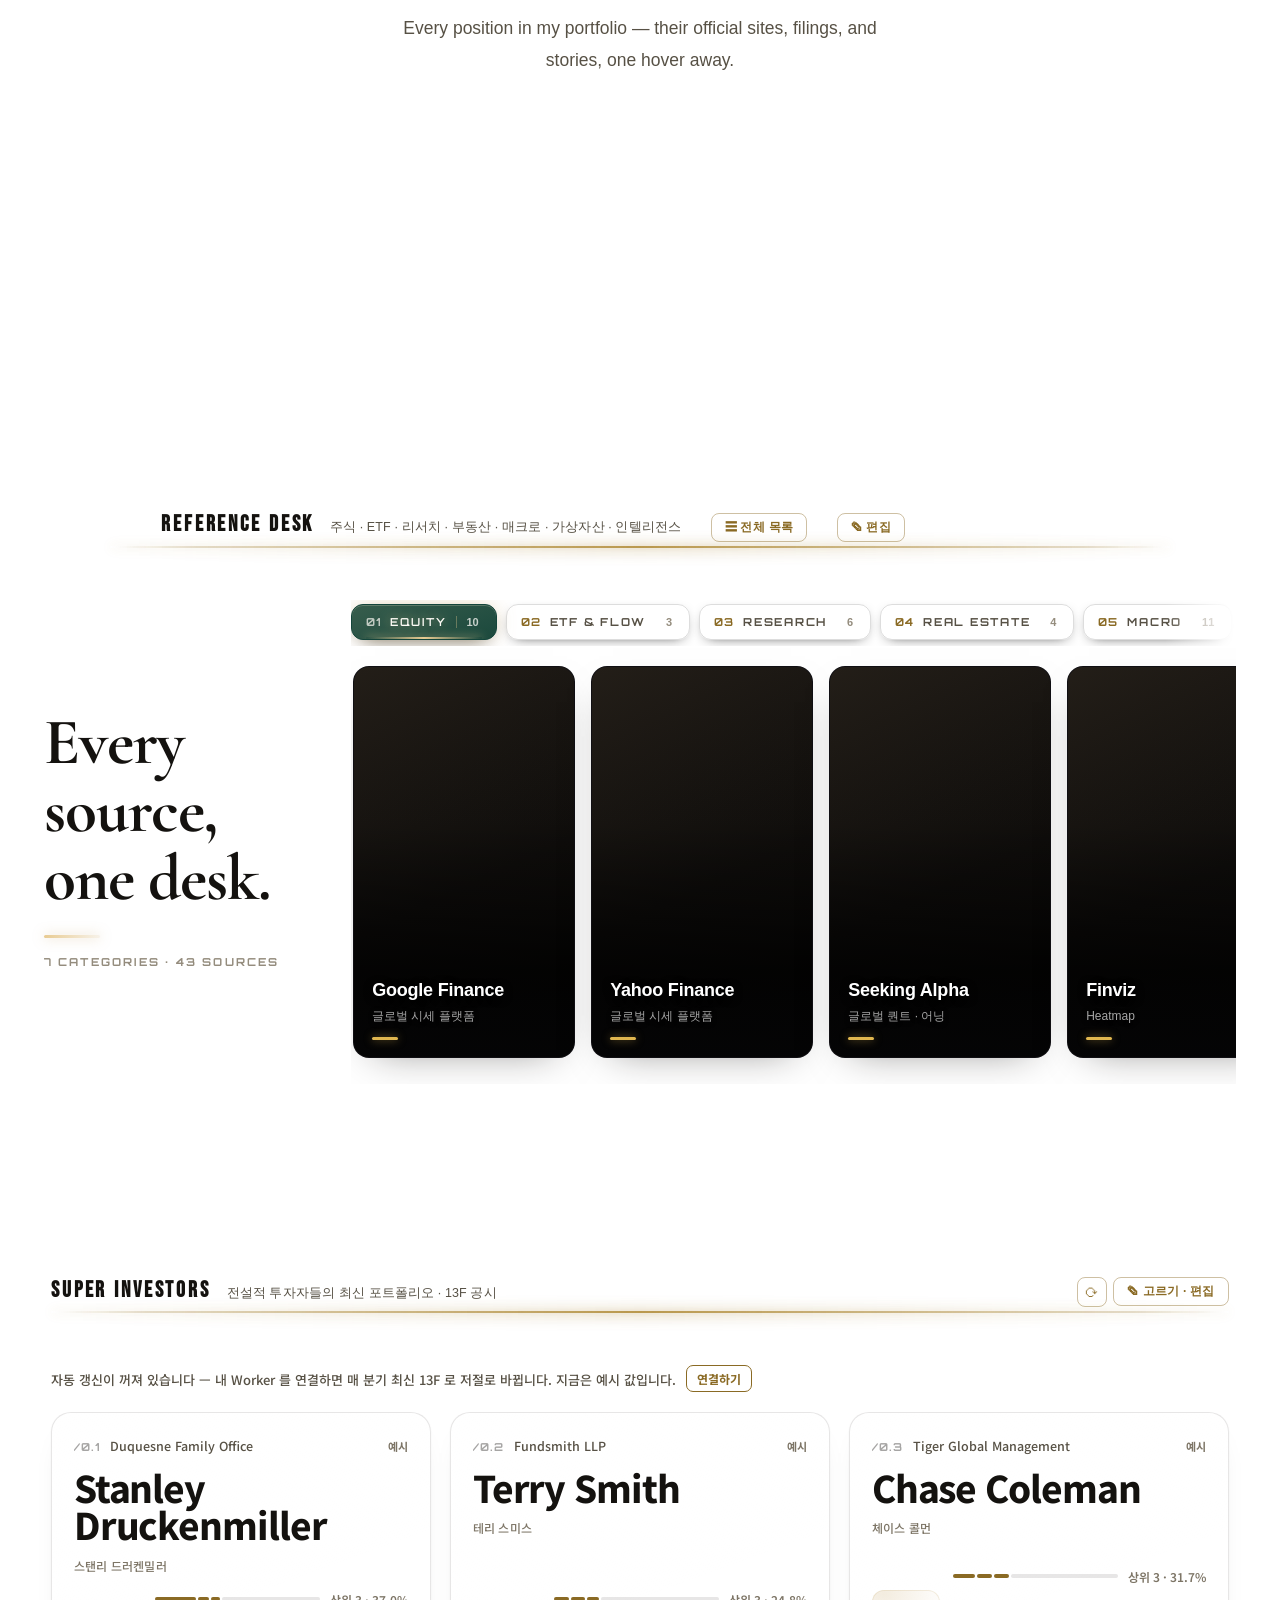
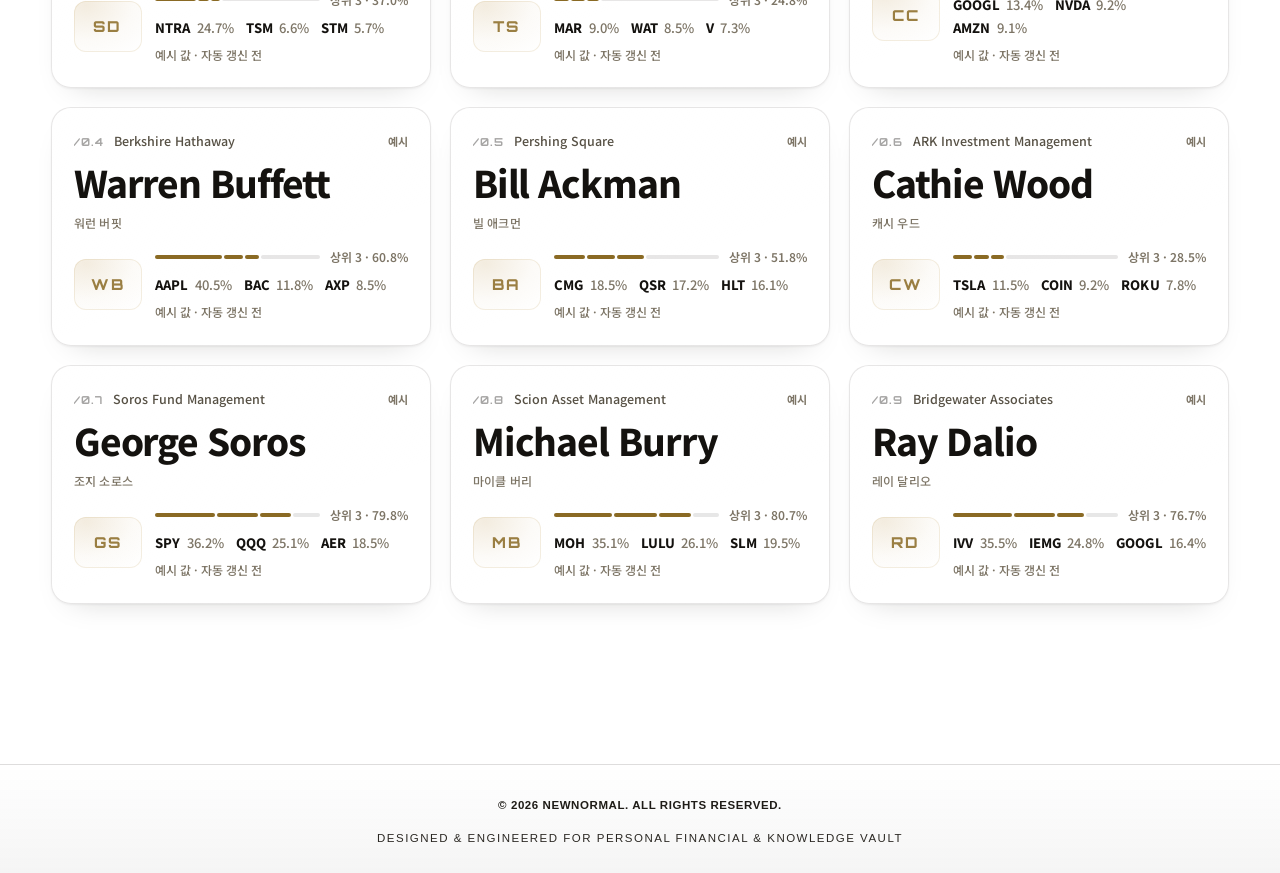
==== commit 53d2db17: "Add files via upload" ====
--- a/index.html
+++ b/index.html
@@ -3587,6 +3587,6 @@
   else start();
 })();
 </script>
-<script src="nn-relations.js?v=29"></script><script src="nn-conviction.js?v=6"></script><script src="nn-journal.js?v=5"></script><script src="nn-flow.js?v=3"></script><script src="nn-modules.js?v=11"></script><script src="nn-mobilenav.js?v=3"></script><script src="nn-review.js?v=2"></script><script src="nn-fonts.js?v=1"></script><script src="nn-backup.js?v=2"></script><script src="nn-wealth.js?v=5"></script><script src="nn-daily.js?v=6"></script><script src="nn-tradelog.js?v=1"></script><script src="nn-lookup.js?v=6"></script><script src="nn-polish.js?v=5"></script><script src="nn-macronav.js?v=1"></script><script src="nn-quick.js?v=2"></script><script src="nn-route.js?v=2"></script><script src="nn-settings.js?v=3"></script><script src="nn-srs.js?v=5"></script><script src="nn-capture.js?v=3"></script><script src="nn-ticker.js?v=2"></script><script src="nn-masters.js?v=4"></script><script src="nn-notes.js?v=7"></script>
+<script src="nn-relations.js?v=29"></script><script src="nn-conviction.js?v=6"></script><script src="nn-journal.js?v=5"></script><script src="nn-flow.js?v=3"></script><script src="nn-modules.js?v=11"></script><script src="nn-mobilenav.js?v=3"></script><script src="nn-review.js?v=2"></script><script src="nn-fonts.js?v=1"></script><script src="nn-backup.js?v=2"></script><script src="nn-wealth.js?v=5"></script><script src="nn-daily.js?v=6"></script><script src="nn-tradelog.js?v=1"></script><script src="nn-lookup.js?v=6"></script><script src="nn-polish.js?v=5"></script><script src="nn-macronav.js?v=1"></script><script src="nn-quick.js?v=2"></script><script src="nn-route.js?v=2"></script><script src="nn-settings.js?v=3"></script><script src="nn-srs.js?v=5"></script><script src="nn-capture.js?v=3"></script><script src="nn-ticker.js?v=2"></script><script src="nn-masters.js?v=5"></script><script src="nn-notes.js?v=7"></script>
 </body>
 </html>
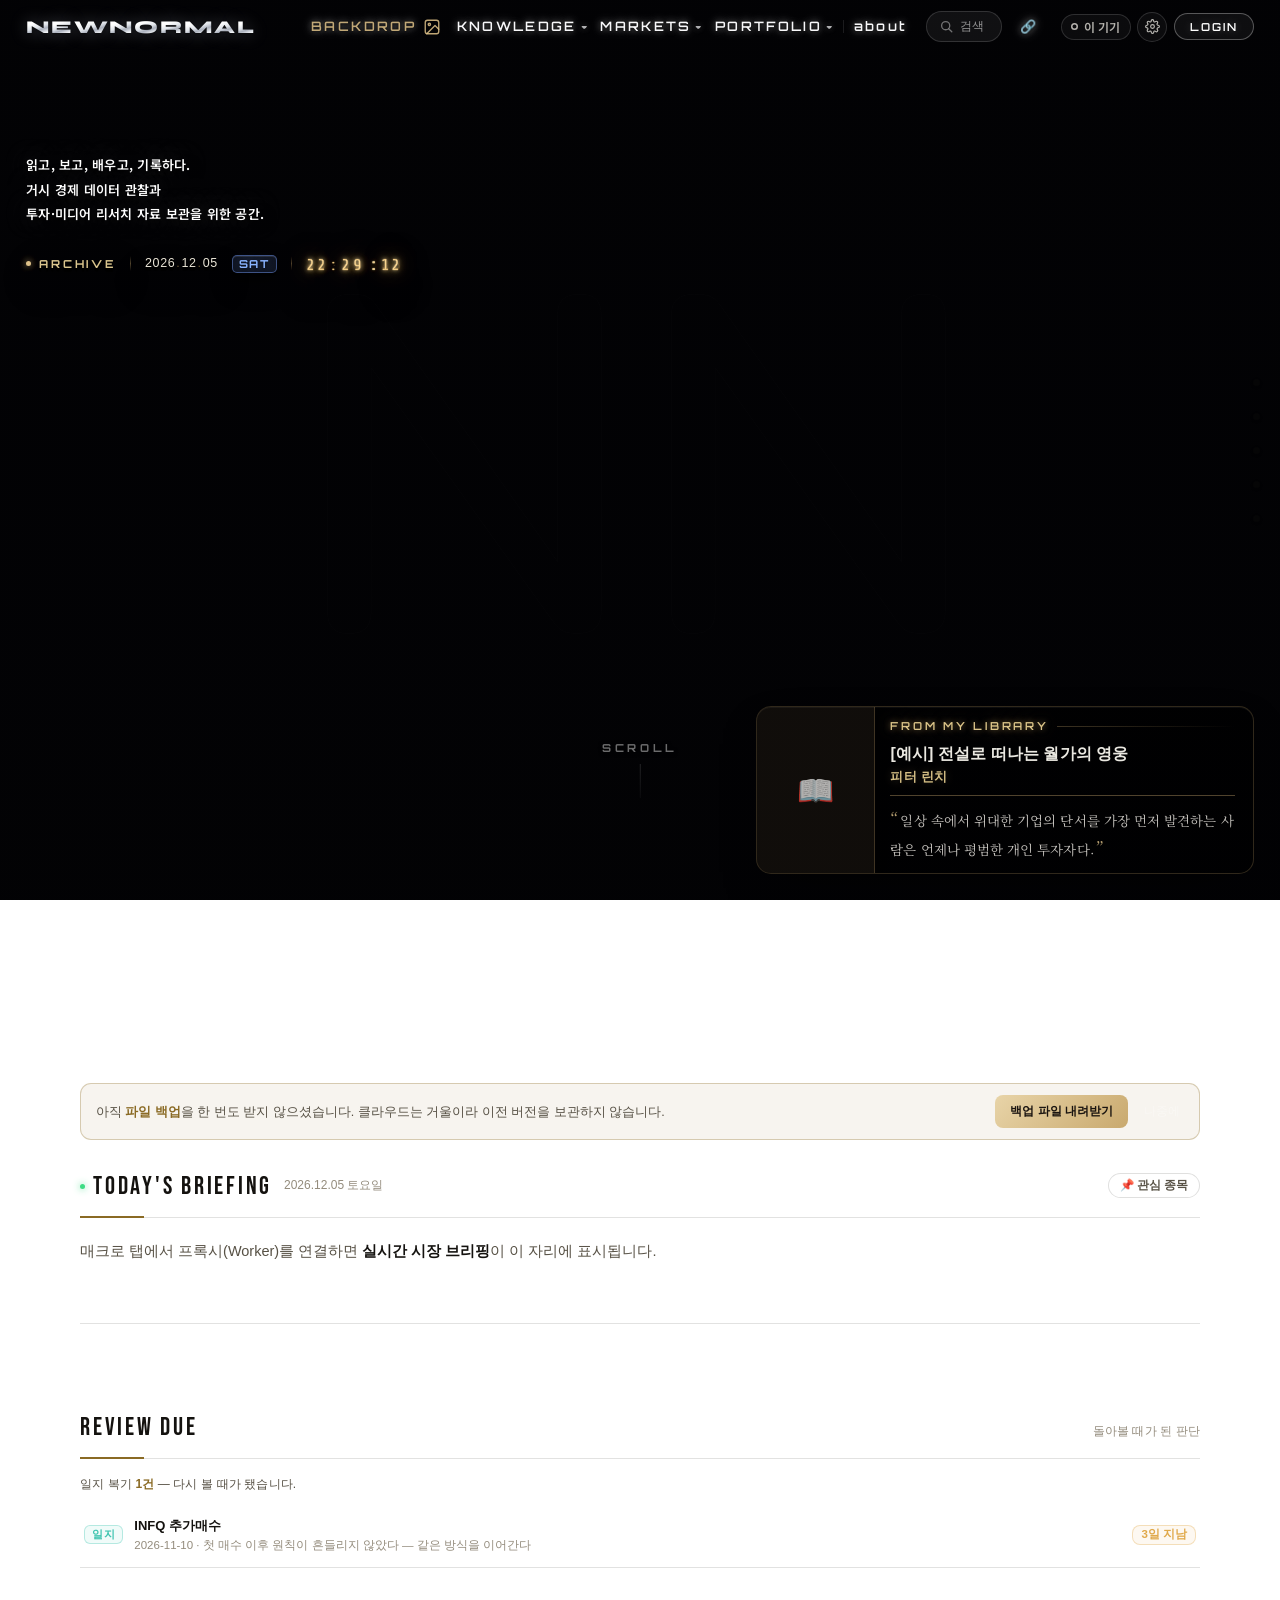
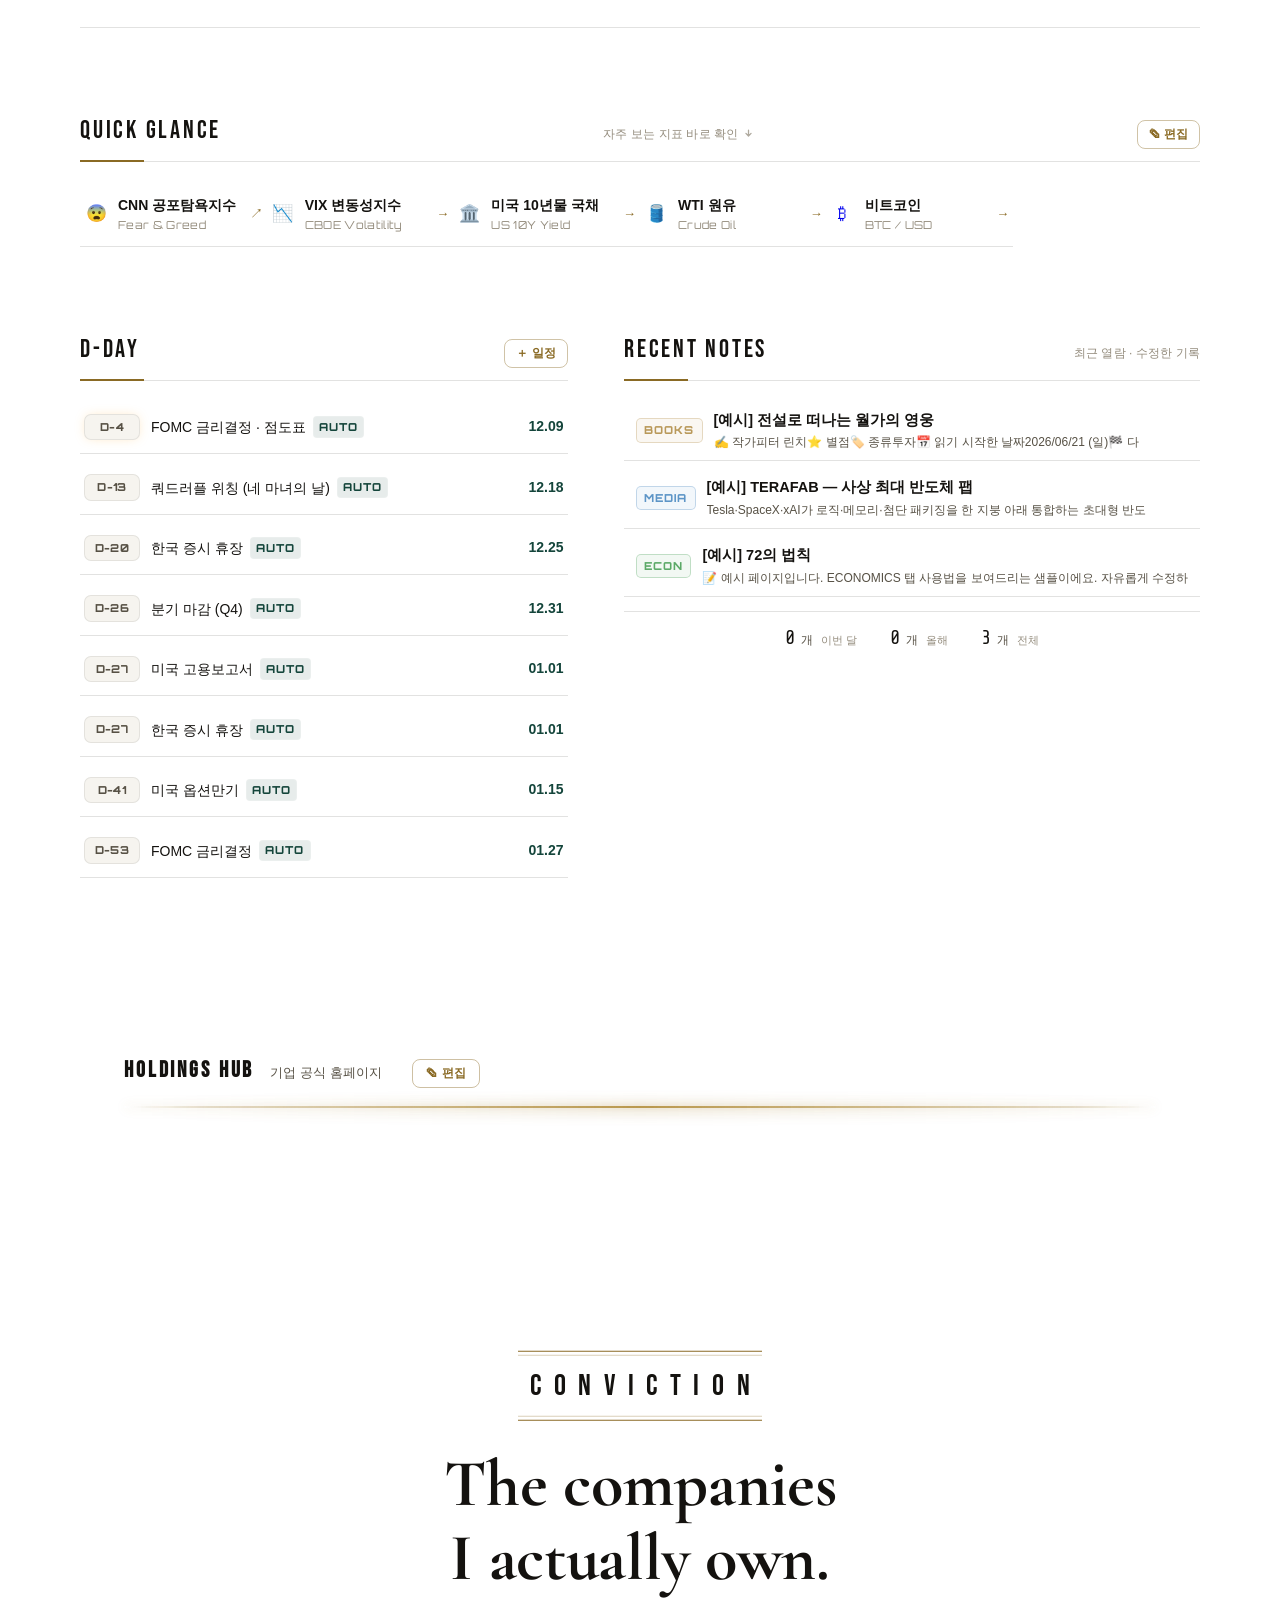
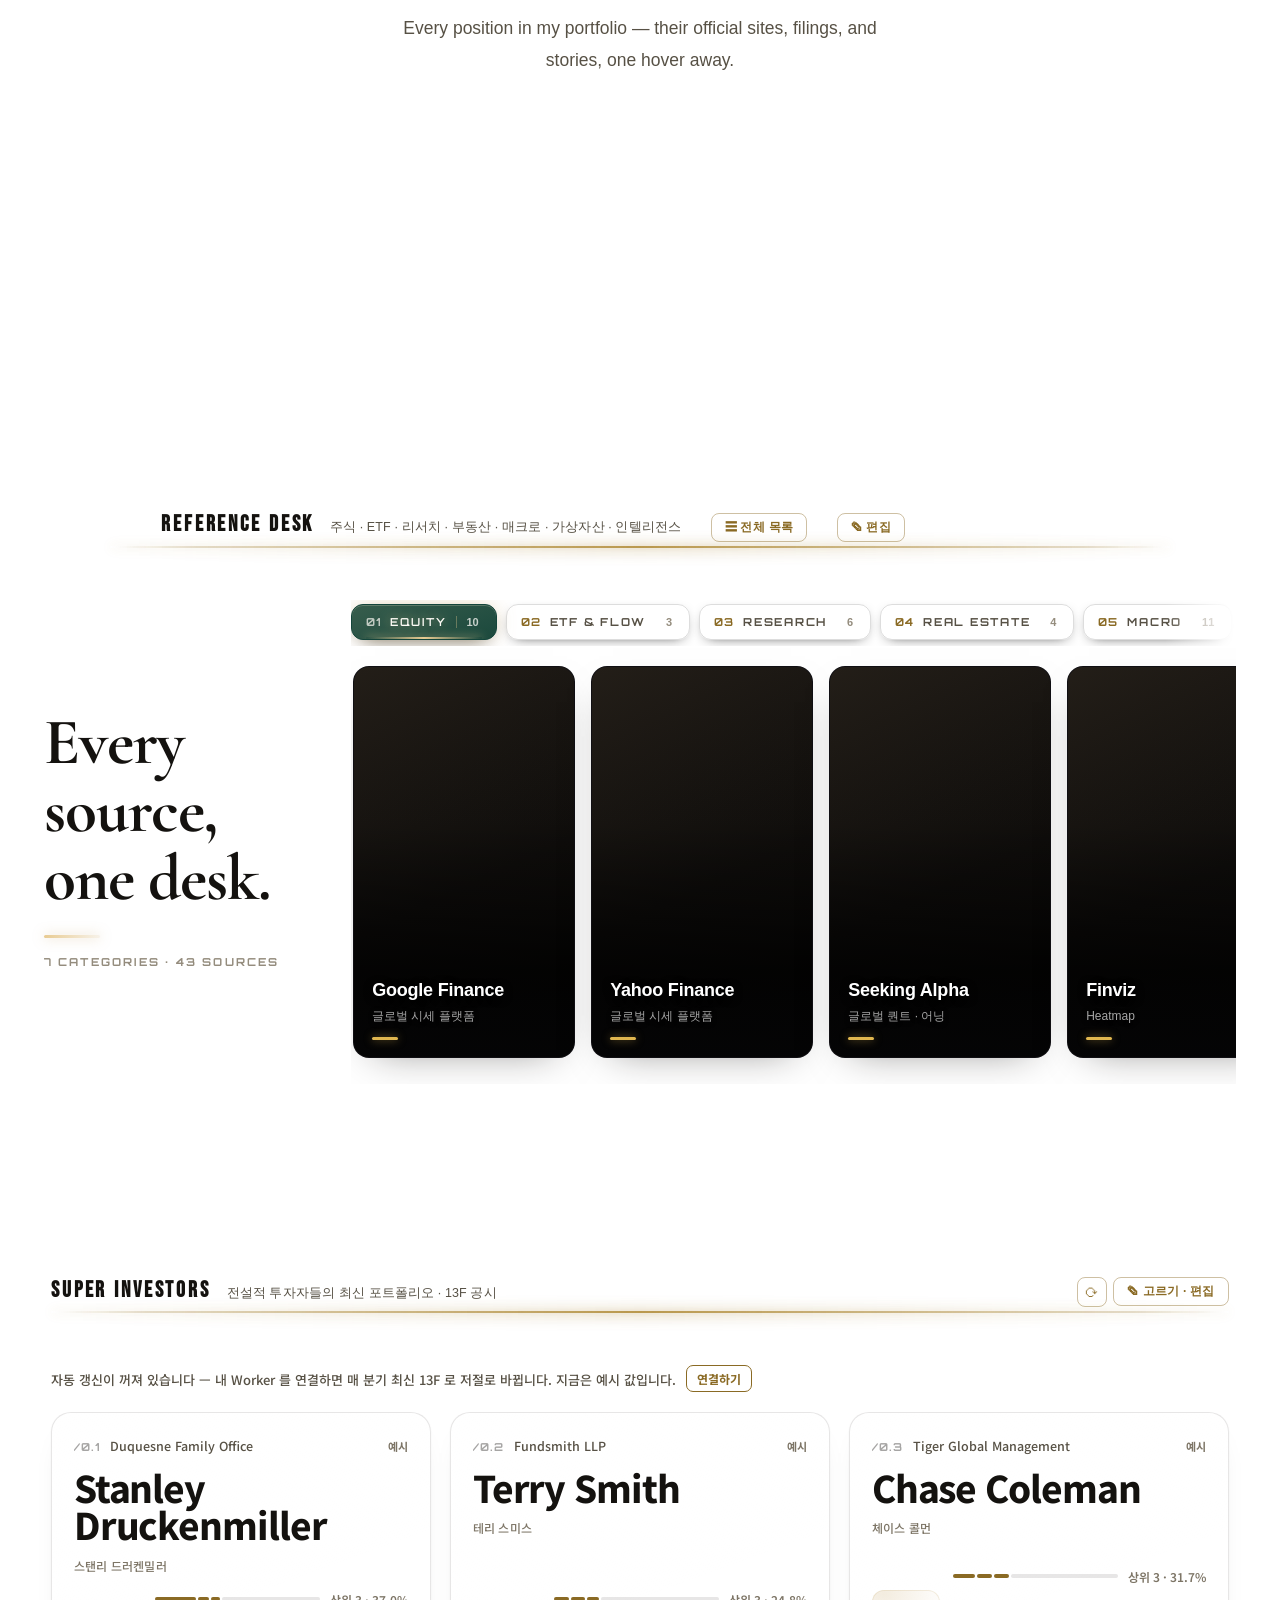
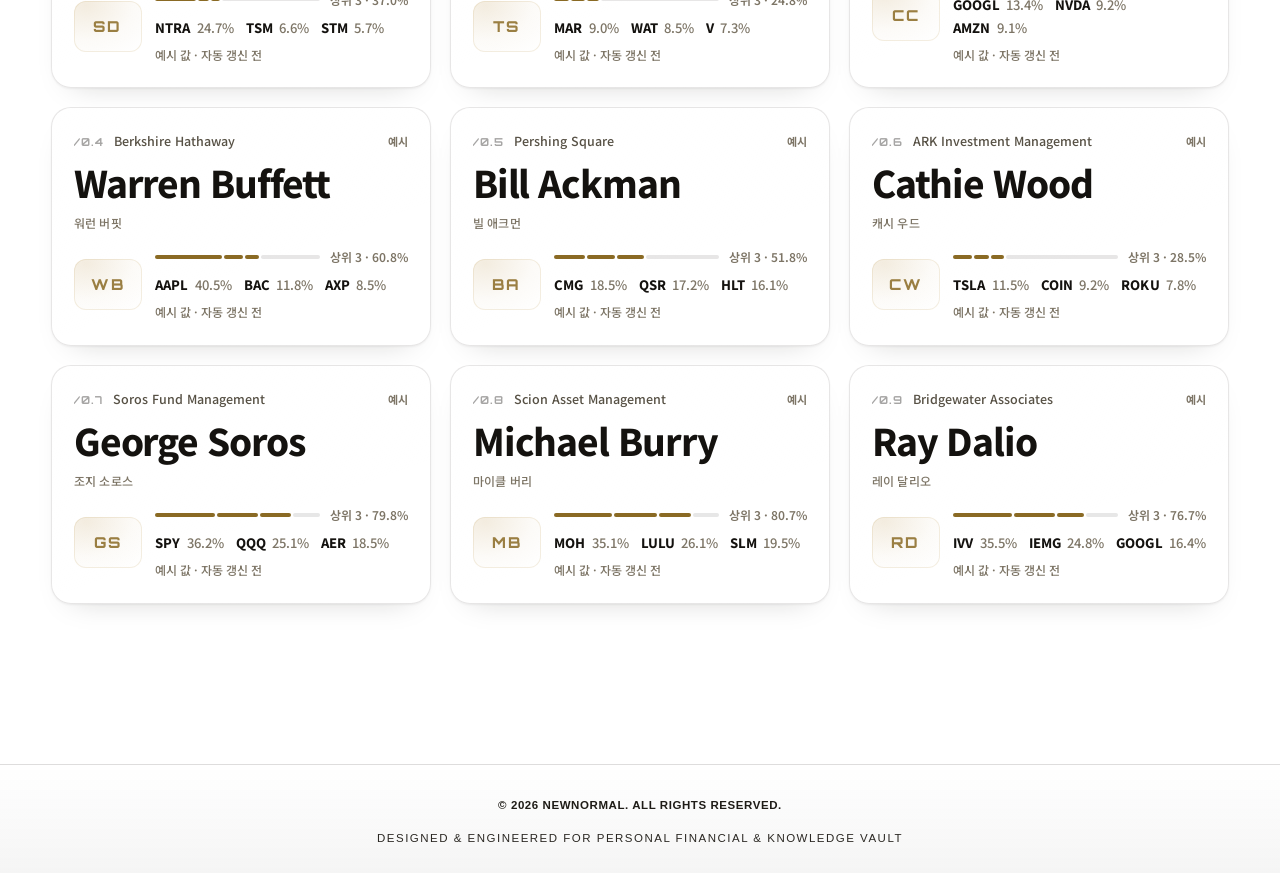
==== commit cd3efec6: "Add files via upload" ====
--- a/index.html
+++ b/index.html
@@ -1614,7 +1614,7 @@
 
     </div>
     </div></div> </div>
-<script src="nn-core.js?v=46"></script>
+<script src="nn-core.js?v=47"></script>
 
 <script>
 /* ── 날개 달린 달러(실사 SVG): 우아한 곡선 활공, 클릭 시 고급 축포 ── */
@@ -3587,6 +3587,6 @@
   else start();
 })();
 </script>
-<script src="nn-relations.js?v=29"></script><script src="nn-conviction.js?v=6"></script><script src="nn-journal.js?v=5"></script><script src="nn-flow.js?v=3"></script><script src="nn-modules.js?v=11"></script><script src="nn-mobilenav.js?v=3"></script><script src="nn-review.js?v=2"></script><script src="nn-fonts.js?v=1"></script><script src="nn-backup.js?v=2"></script><script src="nn-wealth.js?v=5"></script><script src="nn-daily.js?v=6"></script><script src="nn-tradelog.js?v=1"></script><script src="nn-lookup.js?v=6"></script><script src="nn-polish.js?v=5"></script><script src="nn-macronav.js?v=1"></script><script src="nn-quick.js?v=2"></script><script src="nn-route.js?v=2"></script><script src="nn-settings.js?v=3"></script><script src="nn-srs.js?v=5"></script><script src="nn-capture.js?v=3"></script><script src="nn-ticker.js?v=2"></script><script src="nn-masters.js?v=5"></script><script src="nn-notes.js?v=7"></script>
+<script src="nn-relations.js?v=29"></script><script src="nn-conviction.js?v=6"></script><script src="nn-journal.js?v=5"></script><script src="nn-flow.js?v=3"></script><script src="nn-modules.js?v=11"></script><script src="nn-mobilenav.js?v=3"></script><script src="nn-review.js?v=2"></script><script src="nn-fonts.js?v=1"></script><script src="nn-backup.js?v=2"></script><script src="nn-wealth.js?v=5"></script><script src="nn-daily.js?v=6"></script><script src="nn-tradelog.js?v=1"></script><script src="nn-lookup.js?v=6"></script><script src="nn-polish.js?v=5"></script><script src="nn-macronav.js?v=2"></script><script src="nn-quick.js?v=2"></script><script src="nn-route.js?v=2"></script><script src="nn-settings.js?v=3"></script><script src="nn-srs.js?v=5"></script><script src="nn-capture.js?v=3"></script><script src="nn-ticker.js?v=2"></script><script src="nn-masters.js?v=5"></script><script src="nn-notes.js?v=7"></script>
 </body>
 </html>
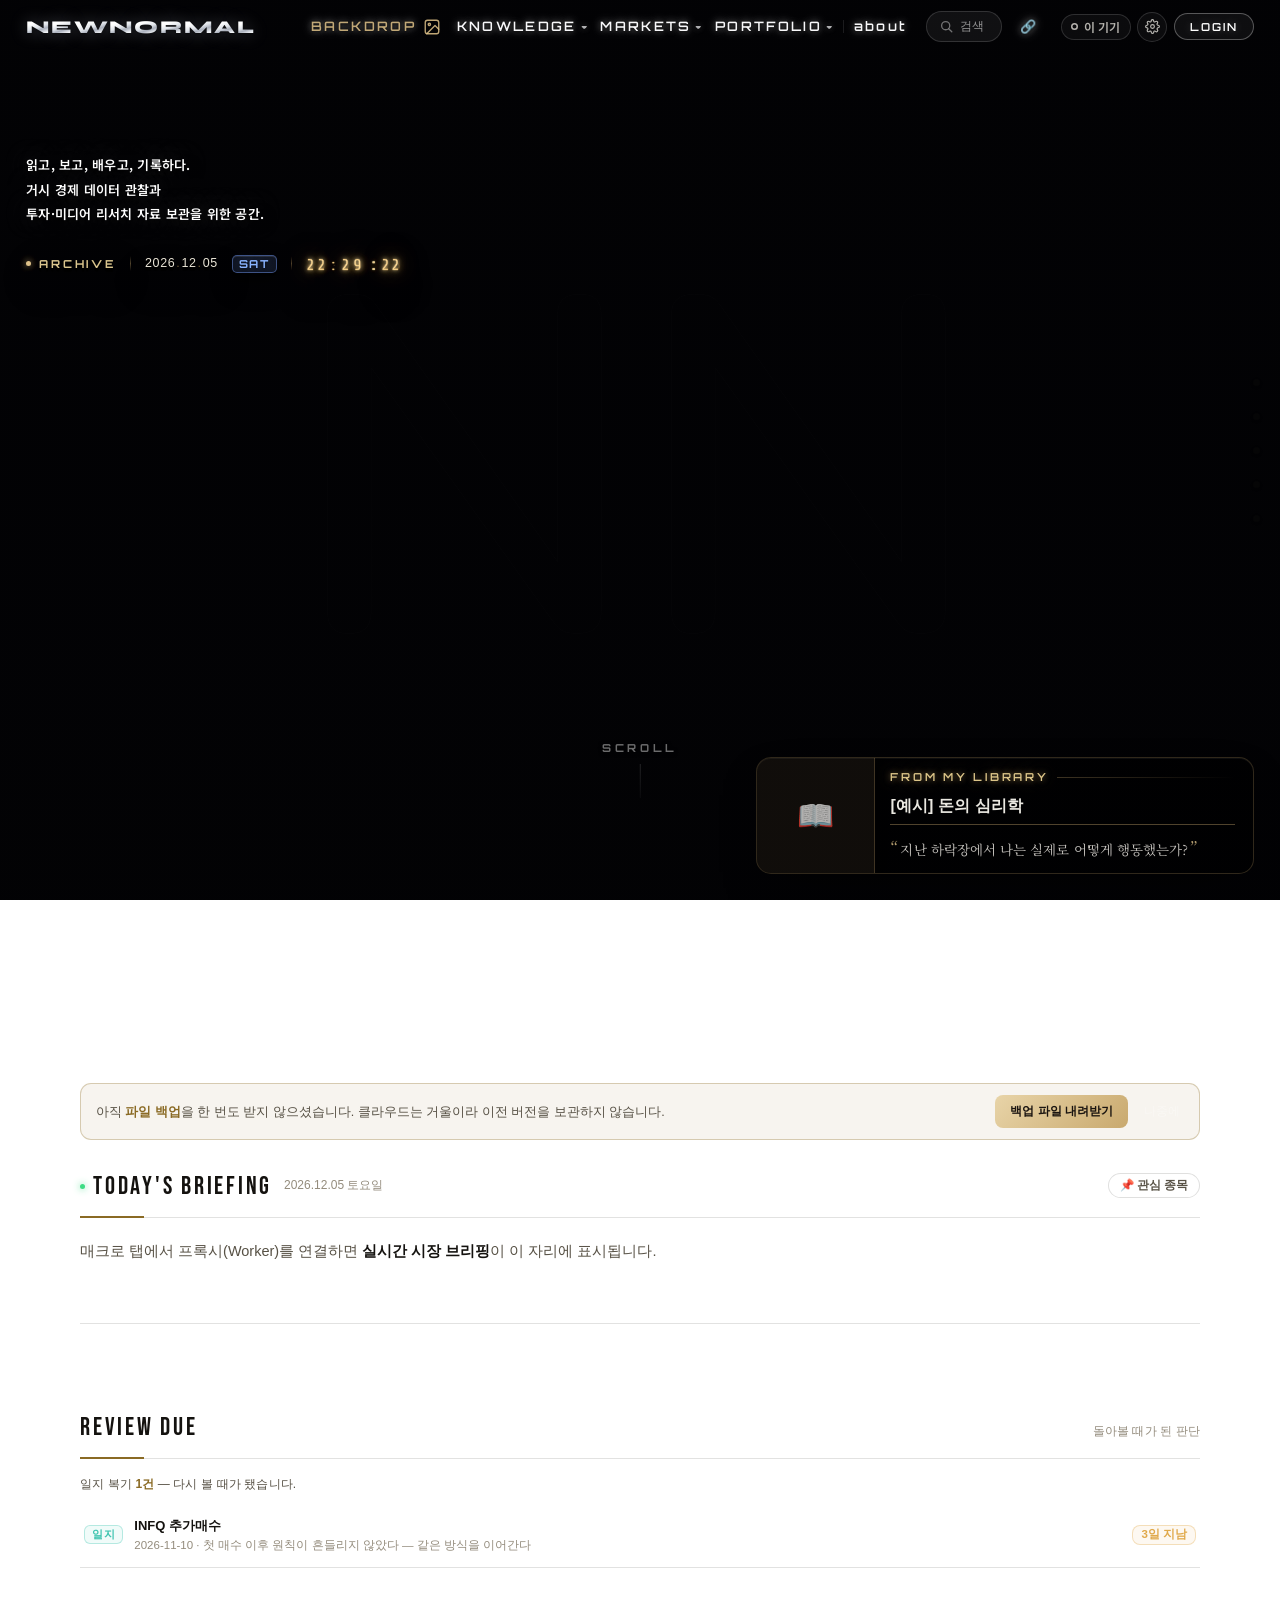
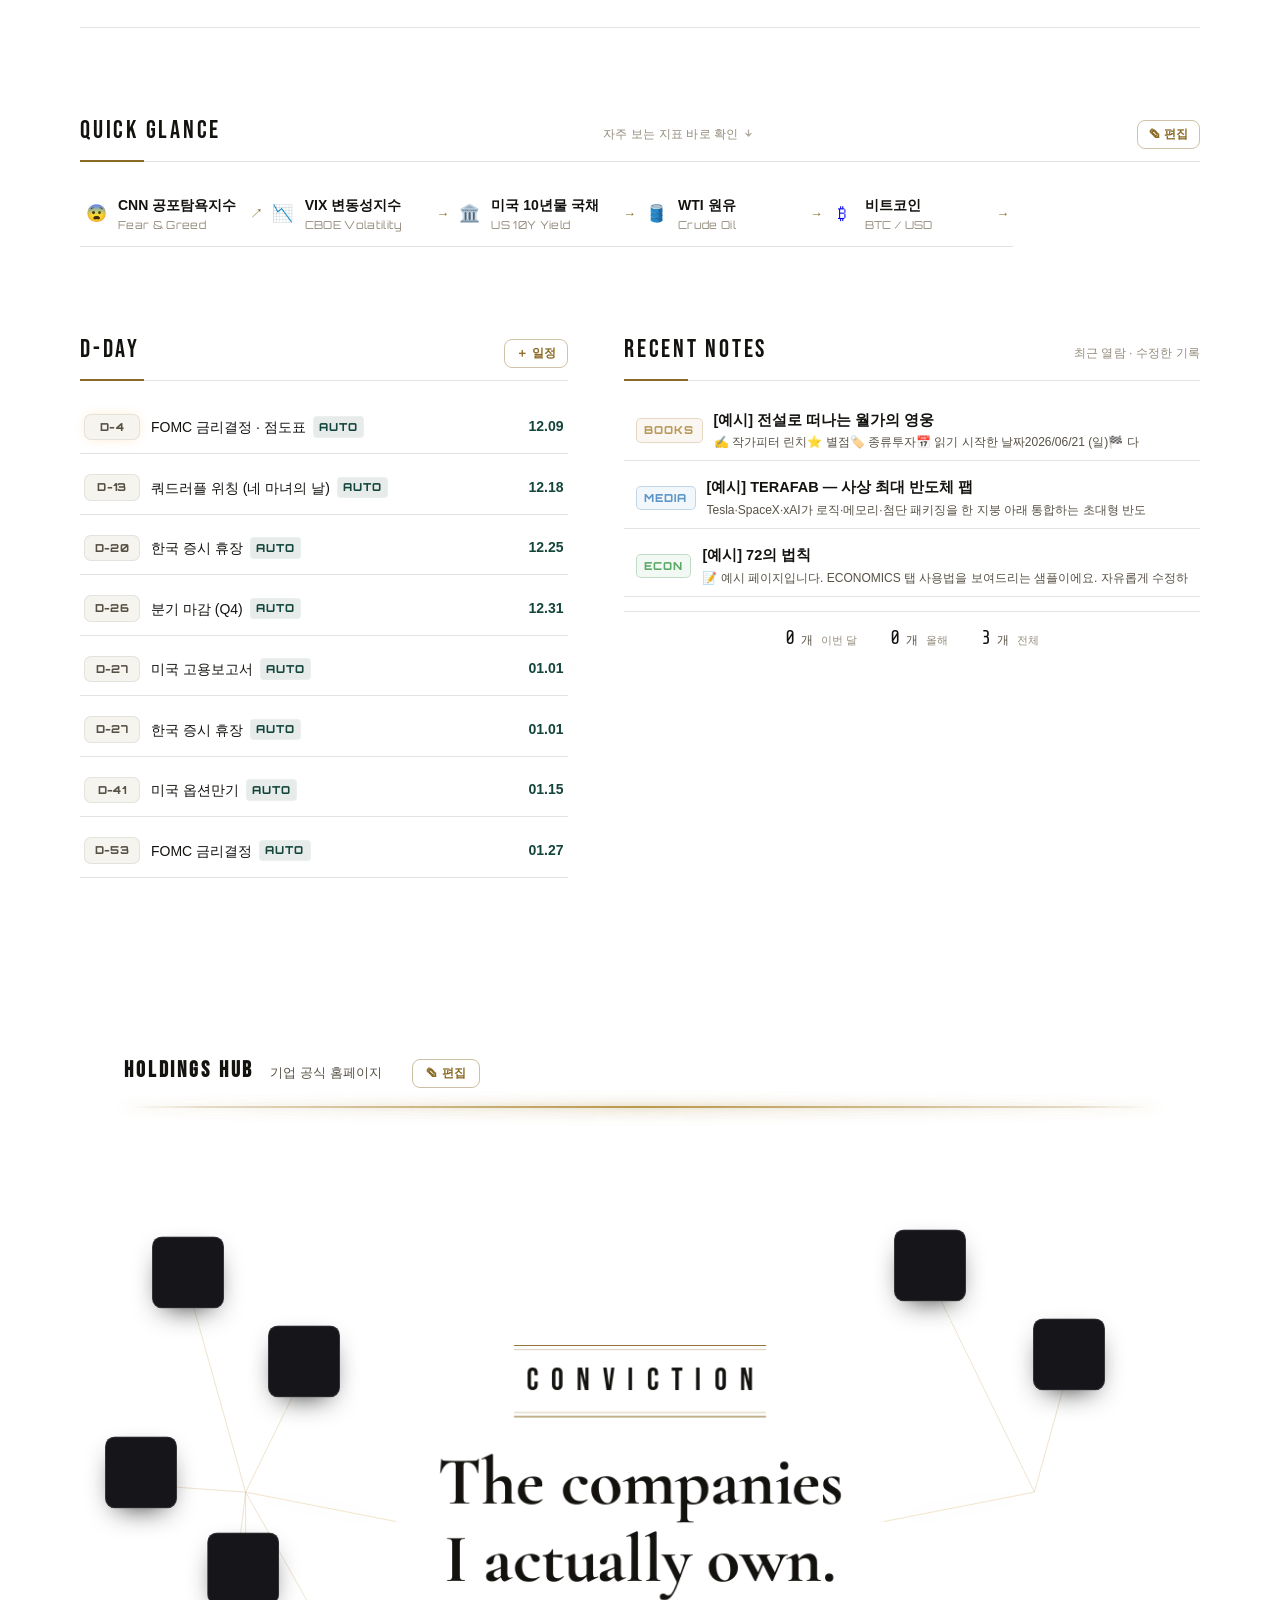
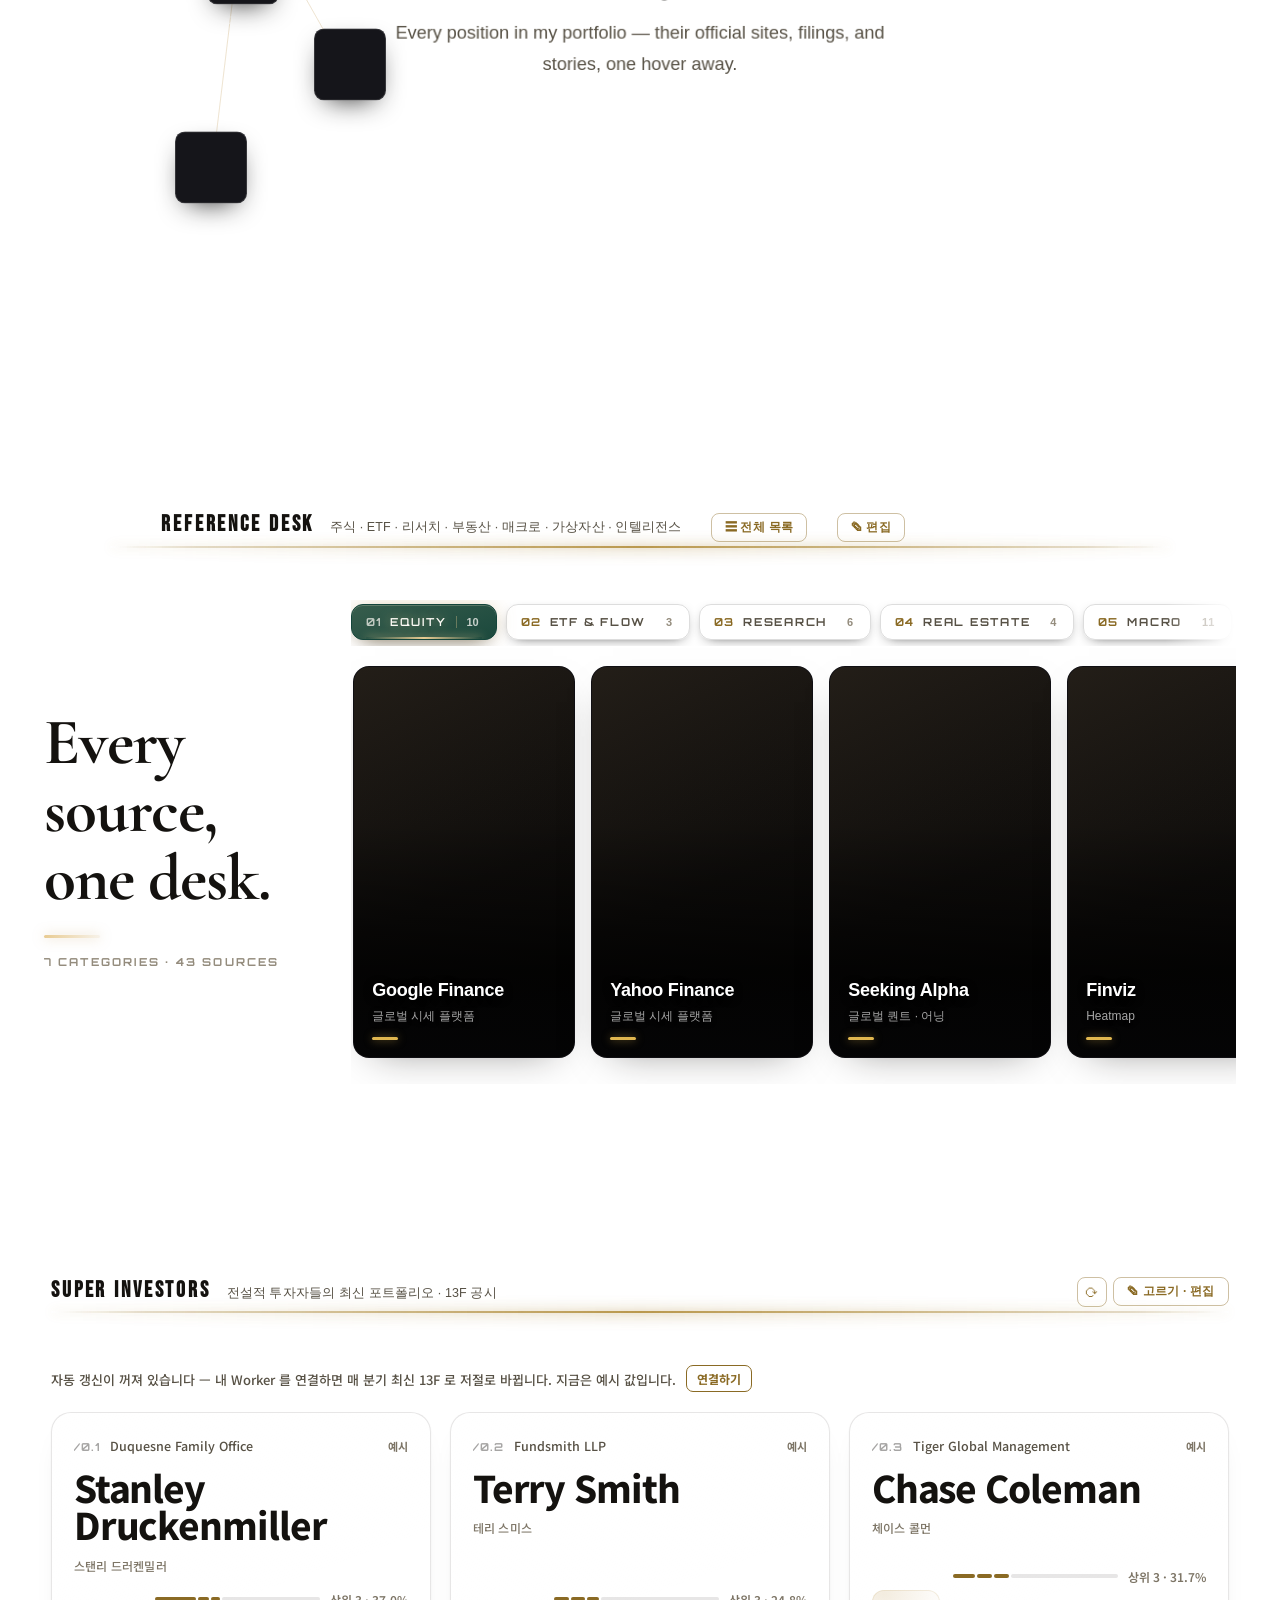
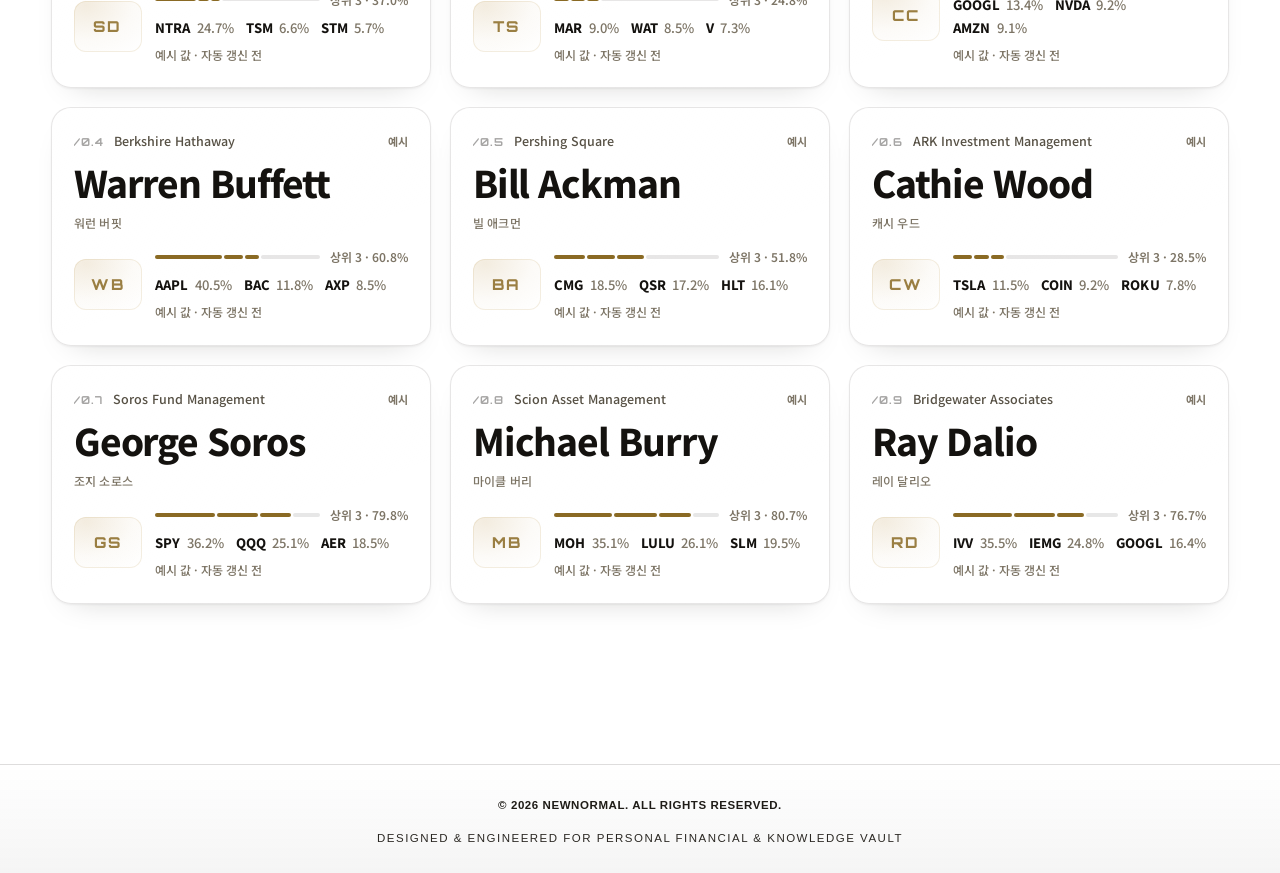
==== commit 45e84849: "Add files via upload" ====
--- a/index.html
+++ b/index.html
@@ -1616,171 +1616,7 @@
     </div></div> </div>
 <script src="nn-core.js?v=47"></script>
 
-<script>
-/* ── 날개 달린 달러(실사 SVG): 우아한 곡선 활공, 클릭 시 고급 축포 ── */
-(function(){
-  if(window.matchMedia && matchMedia('(prefers-reduced-motion: reduce)').matches) return;
-  var layer=document.createElement('div'); layer.id='flyLayer'; document.body.appendChild(layer);
-  /* 실물 지폐 이미지 (랜덤: $100 / ₩50,000) + 천사 날개 SVG */
-  var BILLS=['https://i.postimg.cc/hj83h8vH/daunlodeu.jpg','https://i.postimg.cc/dV7HGcDx/daunlodeu-(1).jpg'];
-  BILLS.forEach(function(u){ var p=new Image(); p.src=u; });
-  var WING_DEF='<defs><linearGradient id="fmgW2" x1="0" y1="0" x2=".9" y2="1"><stop offset="0" stop-color="#ffffff"/><stop offset=".5" stop-color="#f6efdc"/><stop offset="1" stop-color="#dcc9a0"/></linearGradient></defs>';
-  var WING_BODY='<path d="M20 10 C15.5 2.8 7 .5 2 4.2 C2.6 6.1 4.1 7.3 5.9 7.9 L5.1 9.7 C7.1 10 9 9.6 10.4 8.9 L9.8 11.3 C12 11.4 13.8 10.8 15.2 9.9 L15 12.1 C17 11.9 18.7 11.1 20 10 Z" fill="url(#fmgW2)" opacity=".96"/><path d="M20 10 C15.8 5.2 9.5 3.4 4.6 5.2" fill="none" stroke="rgba(210,190,140,.6)" stroke-width=".5"/>';
-  var WING_L='<svg class="fmwL" viewBox="0 0 20 20" xmlns="http://www.w3.org/2000/svg">'+WING_DEF+WING_BODY+'</svg>';
-  var WING_R='<svg class="fmwR" viewBox="0 0 20 20" xmlns="http://www.w3.org/2000/svg">'+WING_DEF+'<g transform="translate(20 0) scale(-1 1)">'+WING_BODY+'</g></svg>';
-
-  function rand(a,b){ return a+Math.random()*(b-a); }
-  var current=null, timer=null, paused=false;
-
-  var SVG='<svg width="48" height="23" viewBox="0 0 54 26" xmlns="http://www.w3.org/2000/svg">'
-    +'<defs>'
-    +'<linearGradient id="fmgN" x1="0" y1="0" x2="1" y2="1"><stop offset="0" stop-color="#39835a"/><stop offset=".45" stop-color="#23603f"/><stop offset="1" stop-color="#143c28"/></linearGradient>'
-    +'<linearGradient id="fmgW" x1="0" y1="0" x2=".9" y2="1"><stop offset="0" stop-color="#ffffff"/><stop offset=".5" stop-color="#f6efdc"/><stop offset="1" stop-color="#dcc9a0"/></linearGradient>'
-    +'<radialGradient id="fmgO" cx=".5" cy=".42" r=".65"><stop offset="0" stop-color="#e9f2e6" stop-opacity=".26"/><stop offset="1" stop-color="#0c2418" stop-opacity=".5"/></radialGradient>'
-    +'</defs>'
-    +'<g class="fmw fmw-l"><path d="M20 9 C15.5 1.8 7 -0.5 2 3.2 C2.6 5.1 4.1 6.3 5.9 6.9 L5.1 8.7 C7.1 9 9 8.6 10.4 7.9 L9.8 10.3 C12 10.4 13.8 9.8 15.2 8.9 L15 11.1 C17 10.9 18.7 10.1 20 9 Z" fill="url(#fmgW)" opacity=".96"/><path d="M20 9 C15.8 4.2 9.5 2.4 4.6 4.2" fill="none" stroke="rgba(210,190,140,.6)" stroke-width=".45"/><path d="M19.4 9.2 C15.6 6.4 11 5.6 7.2 6.4" fill="none" stroke="rgba(210,190,140,.4)" stroke-width=".4"/></g>'
-    +'<g transform="translate(54 0) scale(-1 1)"><g class="fmw fmw-l"><path d="M20 9 C15.5 1.8 7 -0.5 2 3.2 C2.6 5.1 4.1 6.3 5.9 6.9 L5.1 8.7 C7.1 9 9 8.6 10.4 7.9 L9.8 10.3 C12 10.4 13.8 9.8 15.2 8.9 L15 11.1 C17 10.9 18.7 10.1 20 9 Z" fill="url(#fmgW)" opacity=".96"/><path d="M20 9 C15.8 4.2 9.5 2.4 4.6 4.2" fill="none" stroke="rgba(210,190,140,.6)" stroke-width=".45"/><path d="M19.4 9.2 C15.6 6.4 11 5.6 7.2 6.4" fill="none" stroke="rgba(210,190,140,.4)" stroke-width=".4"/></g></g>'
-    +'<g class="fm-note">'
-    +'<rect x="14" y="6.5" width="26" height="14" rx="1.2" fill="url(#fmgN)" stroke="#0a2416" stroke-width=".5"/>'
-    +'<rect x="15.3" y="7.8" width="23.4" height="11.4" rx=".7" fill="none" stroke="rgba(236,220,170,.68)" stroke-width=".4"/>'
-    +'<rect x="16.1" y="8.6" width="21.8" height="9.8" rx=".5" fill="none" stroke="rgba(236,220,170,.3)" stroke-width=".3"/>'
-    +'<line x1="16.5" y1="10.4" x2="21.5" y2="10.4" stroke="rgba(220,240,220,.16)" stroke-width=".35"/>'
-    +'<line x1="16.5" y1="16.6" x2="21.5" y2="16.6" stroke="rgba(220,240,220,.16)" stroke-width=".35"/>'
-    +'<line x1="32.5" y1="10.4" x2="37.5" y2="10.4" stroke="rgba(220,240,220,.16)" stroke-width=".35"/>'
-    +'<line x1="32.5" y1="16.6" x2="37.5" y2="16.6" stroke="rgba(220,240,220,.16)" stroke-width=".35"/>'
-    +'<ellipse cx="27" cy="13.5" rx="4.3" ry="4.7" fill="url(#fmgO)" stroke="rgba(236,220,170,.75)" stroke-width=".42"/>'
-    +'<ellipse cx="27" cy="13.5" rx="3.4" ry="3.8" fill="none" stroke="rgba(236,220,170,.25)" stroke-width=".3"/>'
-    +'<text x="27" y="15.7" text-anchor="middle" font-family="Georgia,serif" font-size="6" font-weight="700" fill="#eef7ea" opacity=".92">$</text>'
-    +'<text x="17.4" y="10" font-family="Georgia,serif" font-size="2.7" font-weight="700" fill="rgba(238,247,234,.85)">100</text>'
-    +'<text x="33.3" y="18.6" font-family="Georgia,serif" font-size="2.7" font-weight="700" fill="rgba(238,247,234,.85)">100</text>'
-    +'</g></svg>';
-
-  /* Catmull-Rom 스플라인 샘플링 → 부드러운 활공 */
-  function crSample(pts, per){
-    var out=[];
-    for(var s=0;s<pts.length-1;s++){
-      var p0=pts[Math.max(0,s-1)], p1=pts[s], p2=pts[s+1], p3=pts[Math.min(pts.length-1,s+2)];
-      for(var k=0;k<per;k++){ var t=k/per, t2=t*t, t3=t2*t;
-        out.push([
-          0.5*((2*p1[0])+(-p0[0]+p2[0])*t+(2*p0[0]-5*p1[0]+4*p2[0]-p3[0])*t2+(-p0[0]+3*p1[0]-3*p2[0]+p3[0])*t3),
-          0.5*((2*p1[1])+(-p0[1]+p2[1])*t+(2*p0[1]-5*p1[1]+4*p2[1]-p3[1])*t2+(-p0[1]+3*p1[1]-3*p2[1]+p3[1])*t3)
-        ]);
-      }
-    }
-    out.push(pts[pts.length-1].slice());
-    return out;
-  }
-
-  function spawn(){
-    /* 설정 › 화면 › '날아다니는 지폐' 를 끄면 쉰다 (개선제안 V-5 — 그대로 두되 끄는 스위치) */
-    var off=false; try{ off=document.documentElement.classList.contains('nn-bill-off') || localStorage.getItem('nn_bill_off_v1')==='1'; }catch(e){}
-    if(paused || current || off){ schedule(); return; }
-    var W=innerWidth, H=innerHeight, m=70;
-    var el=document.createElement('div'); el.className='fly-money';
-    var bill=BILLS[Math.floor(Math.random()*BILLS.length)];
-    el.innerHTML=WING_L+'<img class="fm-img" src="'+bill+'" alt="" draggable="false">'+WING_R;
-    var im=el.querySelector('.fm-img'); if(im){ im.onerror=function(){ el.innerHTML=SVG; }; }
-    layer.appendChild(el); current=el;
-
-    /* 우아한 동선: 한쪽에서 진입 → 완만한 S자 물결로 가로지르며 → 반대편 퇴장 */
-    var fromLeft=Math.random()<0.5;
-    var y0=rand(H*0.14,H*0.72), y1=rand(H*0.14,H*0.72);
-    var entry=[fromLeft?-m:W+m, y0], exit=[fromLeft?W+m:-m, y1];
-    var n=4, amp=rand(90,190), ph=rand(0,Math.PI*2), way=[entry];
-    for(var k=1;k<=n;k++){ var t=k/(n+1);
-      way.push([entry[0]+(exit[0]-entry[0])*t,
-                Math.max(H*0.08, Math.min(H*0.86, entry[1]+(exit[1]-entry[1])*t + Math.sin(ph+t*Math.PI*rand(1.6,2.3))*amp*(1-t*0.25)))]);
-    }
-    way.push(exit);
-    var pts=crSample(way,14), frames=[];
-    for(var q=0;q<pts.length;q++){
-      var dx=(pts[Math.min(pts.length-1,q+1)][0]-pts[Math.max(0,q-1)][0]);
-      var dy=(pts[Math.min(pts.length-1,q+1)][1]-pts[Math.max(0,q-1)][1]);
-      var rot=Math.max(-13,Math.min(13, Math.atan2(dy,Math.abs(dx))*57.3*0.32 * (dx<0?-1:1) ));
-      frames.push({transform:'translate('+pts[q][0].toFixed(1)+'px,'+pts[q][1].toFixed(1)+'px) translate(-31px,-10px) rotate('+rot.toFixed(1)+'deg)', offset:q/(pts.length-1)});
-    }
-    var anim=el.animate(frames,{duration:rand(16000,22000),easing:'linear'});
-    anim.onfinish=function(){ finish(); };
-    el.addEventListener('pointerdown',function(ev){
-      ev.stopPropagation(); ev.preventDefault();
-      var r=el.getBoundingClientRect();
-      burst(r.left+r.width/2, r.top+r.height/2);
-      try{ anim.cancel(); }catch(e){}
-      finish();
-    });
-    function finish(){ if(el.__d) return; el.__d=1; el.remove(); current=null; schedule(); }
-  }
-
-  function burst(x,y){
-    /* 낮은 수치일수록 확률↑ (거듭제곱 편향): +0.01% ~ +32.14% */
-    var v=0.01+32.13*Math.pow(Math.random(),2.7);
-    var big=Math.min(v,32.14)/32.14, s=0.7+big*1.6; /* 수치 비례 폭발 스케일 */
-    /* 숫자: 크기 동일(13px), 소수점만 확대(.dp), 머물다 스르륵 */
-    var el=document.createElement('div'); el.className='mkt-pop';
-    el.innerHTML='\u25B2 +'+v.toFixed(2).replace('.','<span class="dp">.</span>')+'%';
-    el.style.left=x+'px'; el.style.top=y+'px';
-    layer.appendChild(el);
-    el.animate([
-      {transform:'translate(-50%,-50%) scale(.85)',opacity:0},
-      {transform:'translate(-50%,-115%) scale(1)',opacity:1,offset:.1},
-      {transform:'translate(-50%,-150%) scale(1)',opacity:1,offset:.32},
-      {transform:'translate(-50%,-168%) scale(1)',opacity:1,offset:.66},
-      {transform:'translate(-50%,-185%) scale(1)',opacity:.75,offset:.82},
-      {transform:'translate(-50%,-205%) scale(1)',opacity:0}
-    ],{duration:3200,easing:'cubic-bezier(.22,.6,.32,1)'}).onfinish=function(){ el.remove(); };
-    /* 섬광: 수치에 비례해 커지고 밝아짐 */
-    var fw=Math.round(58*s);
-    var fl=document.createElement('div');
-    fl.style.cssText='position:fixed;left:'+x+'px;top:'+y+'px;width:'+fw+'px;height:'+fw+'px;border-radius:50%;pointer-events:none;z-index:99991;background:radial-gradient(circle,rgba(255,250,232,'+(0.7+big*0.3).toFixed(2)+') 0%,rgba(255,232,178,.4) 30%,rgba(120,235,175,.14) 52%,transparent 70%)';
-    layer.appendChild(fl);
-    fl.animate([{transform:'translate(-50%,-50%) scale(.25)',opacity:1},{transform:'translate(-50%,-50%) scale('+(1.2+big*0.8).toFixed(2)+')',opacity:0}],{duration:380+big*160,easing:'cubic-bezier(.1,.7,.3,1)'}).onfinish=function(){ fl.remove(); };
-    /* 불꽃: 개수·속도·크기 모두 수치 비례 (포물선 낙하) */
-    var N=Math.round(12+big*26);
-    for(var i2=0;i2<N;i2++){ (function(i3){
-      var ang=Math.PI*2*(i3/N)+rand(-.22,.22);
-      var speed=rand(34,92)*(0.72+big*0.75);
-      var dx=Math.cos(ang)*speed, dy=Math.sin(ang)*speed*0.82;
-      var grav=rand(26,52)*(0.8+big*0.5), dur=rand(950,1500)+big*350;
-      var cols=['rgba(255,214,130,','rgba(255,240,200,','rgba(140,235,180,','rgba(255,190,110,'];
-      var col=cols[i3%4], sz=rand(2.2,3.6)*(0.85+big*0.55);
-      var pp=document.createElement('div');
-      pp.style.cssText='position:fixed;left:'+x+'px;top:'+y+'px;width:'+sz.toFixed(1)+'px;height:'+sz.toFixed(1)+'px;border-radius:50%;background:'+col+'1);box-shadow:0 0 6px '+col+'.75),0 0 12px '+col+'.3);pointer-events:none;z-index:99991';
-      layer.appendChild(pp);
-      pp.animate([
-        {transform:'translate(-50%,-50%) translate(0,0) scale(1)',opacity:1},
-        {transform:'translate(-50%,-50%) translate('+(dx*0.62).toFixed(0)+'px,'+(dy*0.62).toFixed(0)+'px) scale(.85)',opacity:1,offset:.34},
-        {transform:'translate(-50%,-50%) translate('+(dx*0.92).toFixed(0)+'px,'+(dy*0.92+grav*0.45).toFixed(0)+'px) scale(.6)',opacity:.75,offset:.68},
-        {transform:'translate(-50%,-50%) translate('+dx.toFixed(0)+'px,'+(dy+grav).toFixed(0)+'px) scale(.3)',opacity:0}
-      ],{duration:dur,easing:'cubic-bezier(.16,.62,.35,1)'}).onfinish=function(){ pp.remove(); };
-    })(i2); }
-    /* 큰 수치 보너스: +15% 이상 골드 링, +25% 이상 그린 링 추가 */
-    var rings=[]; if(v>=15) rings.push(['rgba(238,220,170,.72)',620,3.2*s,0]); if(v>=25) rings.push(['rgba(120,235,175,.55)',820,4.2*s,110]);
-    rings.forEach(function(rg){
-      var ring=document.createElement('div');
-      ring.style.cssText='position:fixed;left:'+x+'px;top:'+y+'px;width:22px;height:22px;border-radius:50%;border:1px solid '+rg[0]+';box-shadow:0 0 9px '+rg[0]+';pointer-events:none;z-index:99991';
-      layer.appendChild(ring);
-      ring.animate([{transform:'translate(-50%,-50%) scale(.4)',opacity:.9},{transform:'translate(-50%,-50%) scale('+rg[2].toFixed(2)+')',opacity:0}],{duration:rg[1],delay:rg[3],easing:'cubic-bezier(.12,.65,.25,1)',fill:'backwards'}).onfinish=function(){ ring.remove(); };
-    });
-    /* 잔불: 수치 비례 개수 */
-    var E=3+Math.round(big*5);
-    for(var k2=0;k2<E;k2++){ (function(k3){
-      var dx=rand(-26,26)*(0.8+big*0.7), fall=rand(30,54)*(0.8+big*0.8), sz=rand(1.4,2.1);
-      var pp=document.createElement('div');
-      pp.style.cssText='position:fixed;left:'+x+'px;top:'+y+'px;width:'+sz.toFixed(1)+'px;height:'+sz.toFixed(1)+'px;border-radius:50%;background:rgba(255,226,160,.9);box-shadow:0 0 5px rgba(255,226,160,.55);pointer-events:none;z-index:99991';
-      layer.appendChild(pp);
-      pp.animate([
-        {transform:'translate(-50%,-50%) translate(0,0)',opacity:0},
-        {transform:'translate(-50%,-50%) translate('+(dx*0.4).toFixed(0)+'px,'+(fall*0.25).toFixed(0)+'px)',opacity:.9,offset:.25},
-        {transform:'translate(-50%,-50%) translate('+dx.toFixed(0)+'px,'+fall.toFixed(0)+'px)',opacity:0}
-      ],{duration:rand(1400,1900)+big*300,delay:rand(120,340),easing:'cubic-bezier(.2,.5,.4,1)',fill:'backwards'}).onfinish=function(){ pp.remove(); };
-    })(k2); }
-  }
-
-  function schedule(){ clearTimeout(timer); timer=setTimeout(spawn, rand(8000,15000)); }
-  document.addEventListener('visibilitychange',function(){ paused=document.hidden; if(!paused && !current) schedule(); });
-  setTimeout(spawn, 3000);
-})();
-</script>
+<script src="nn-bill.js?v=1"></script>
 <div id="intelDrawer" class="intel-drawer" contenteditable="false">
   <div class="intel-drawer-header">
     <div class="intel-drawer-title" id="intelDrawerTitle">STOCK RESEARCH DOSSIER</div>
@@ -3587,6 +3423,6 @@
   else start();
 })();
 </script>
-<script src="nn-relations.js?v=29"></script><script src="nn-conviction.js?v=6"></script><script src="nn-journal.js?v=5"></script><script src="nn-flow.js?v=3"></script><script src="nn-modules.js?v=11"></script><script src="nn-mobilenav.js?v=3"></script><script src="nn-review.js?v=2"></script><script src="nn-fonts.js?v=1"></script><script src="nn-backup.js?v=2"></script><script src="nn-wealth.js?v=5"></script><script src="nn-daily.js?v=6"></script><script src="nn-tradelog.js?v=1"></script><script src="nn-lookup.js?v=6"></script><script src="nn-polish.js?v=5"></script><script src="nn-macronav.js?v=2"></script><script src="nn-quick.js?v=2"></script><script src="nn-route.js?v=2"></script><script src="nn-settings.js?v=3"></script><script src="nn-srs.js?v=5"></script><script src="nn-capture.js?v=3"></script><script src="nn-ticker.js?v=2"></script><script src="nn-masters.js?v=5"></script><script src="nn-notes.js?v=7"></script>
+<script src="nn-relations.js?v=29"></script><script src="nn-conviction.js?v=6"></script><script src="nn-journal.js?v=5"></script><script src="nn-flow.js?v=3"></script><script src="nn-modules.js?v=12"></script><script src="nn-mobilenav.js?v=3"></script><script src="nn-review.js?v=2"></script><script src="nn-fonts.js?v=1"></script><script src="nn-backup.js?v=2"></script><script src="nn-wealth.js?v=5"></script><script src="nn-daily.js?v=6"></script><script src="nn-tradelog.js?v=1"></script><script src="nn-lookup.js?v=6"></script><script src="nn-polish.js?v=5"></script><script src="nn-macronav.js?v=2"></script><script src="nn-quick.js?v=2"></script><script src="nn-route.js?v=2"></script><script src="nn-settings.js?v=3"></script><script src="nn-srs.js?v=5"></script><script src="nn-capture.js?v=3"></script><script src="nn-ticker.js?v=2"></script><script src="nn-masters.js?v=5"></script><script src="nn-notes.js?v=7"></script>
 </body>
 </html>
